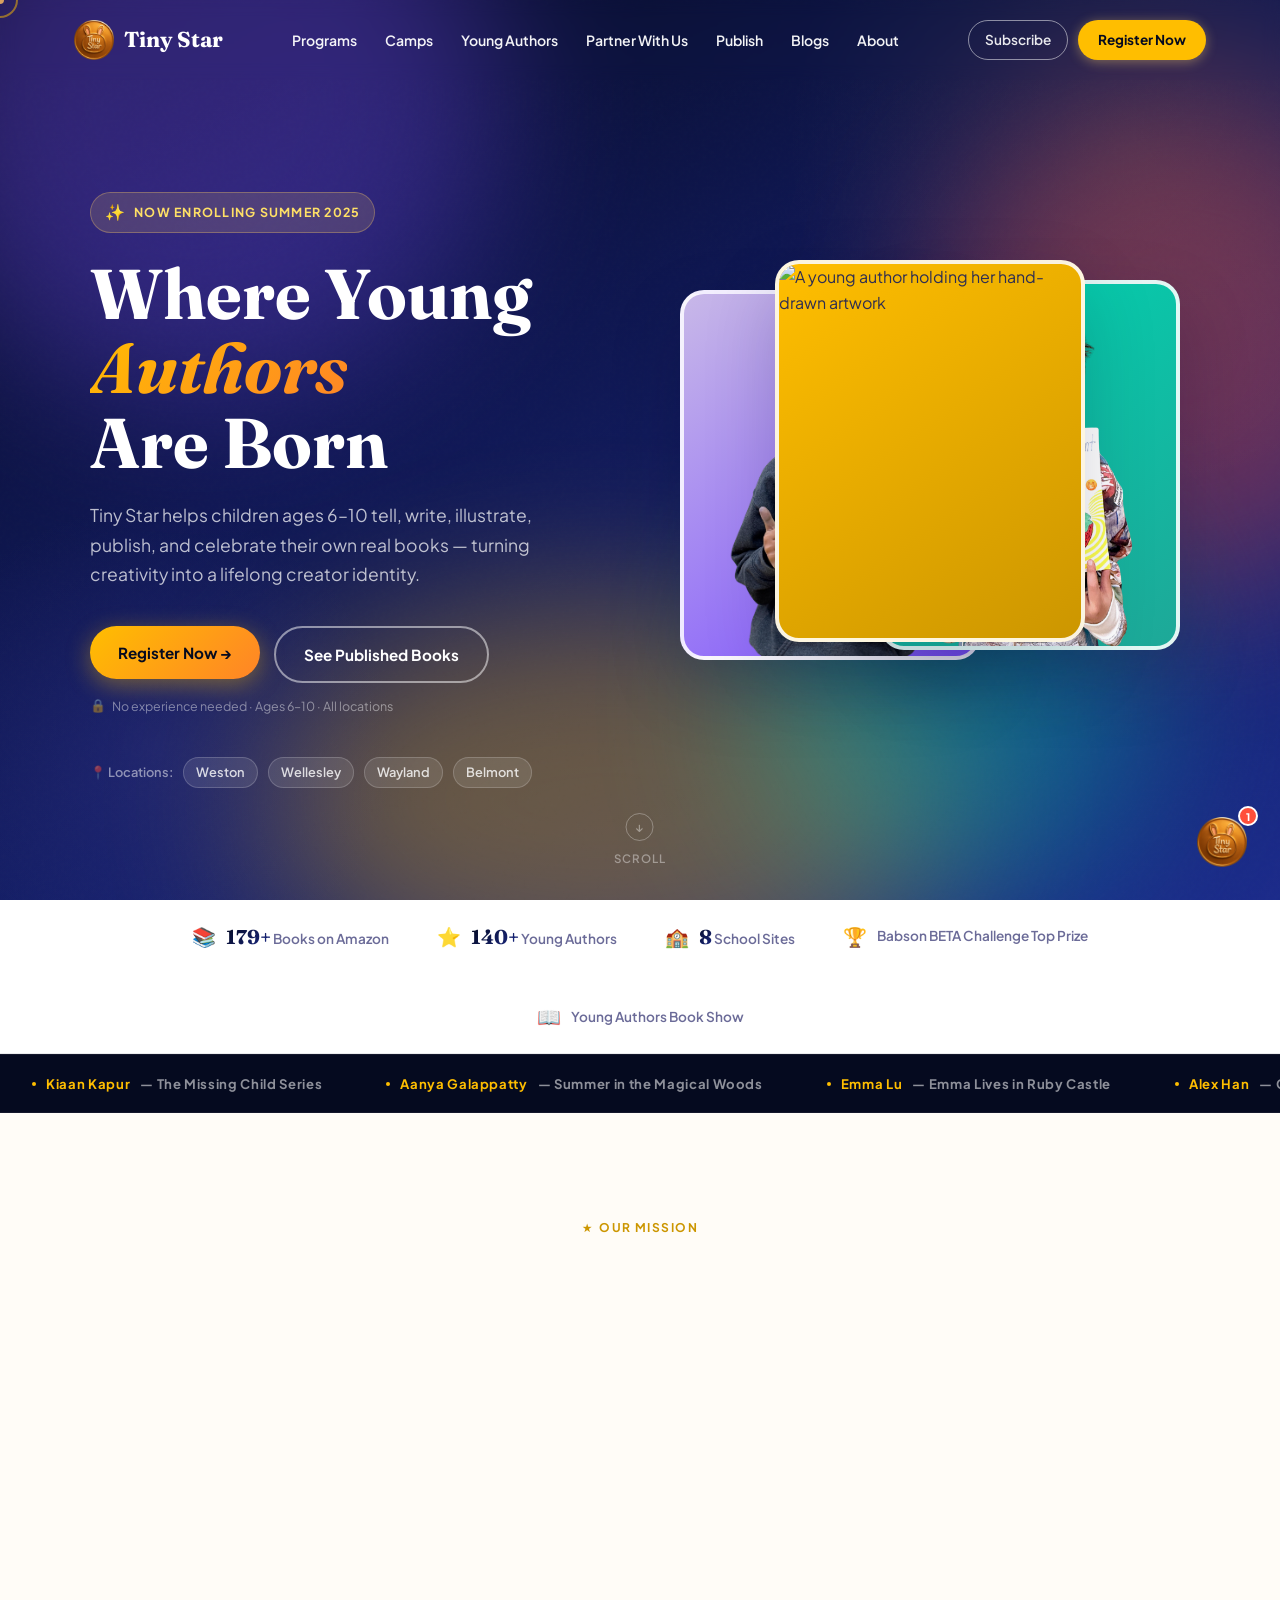
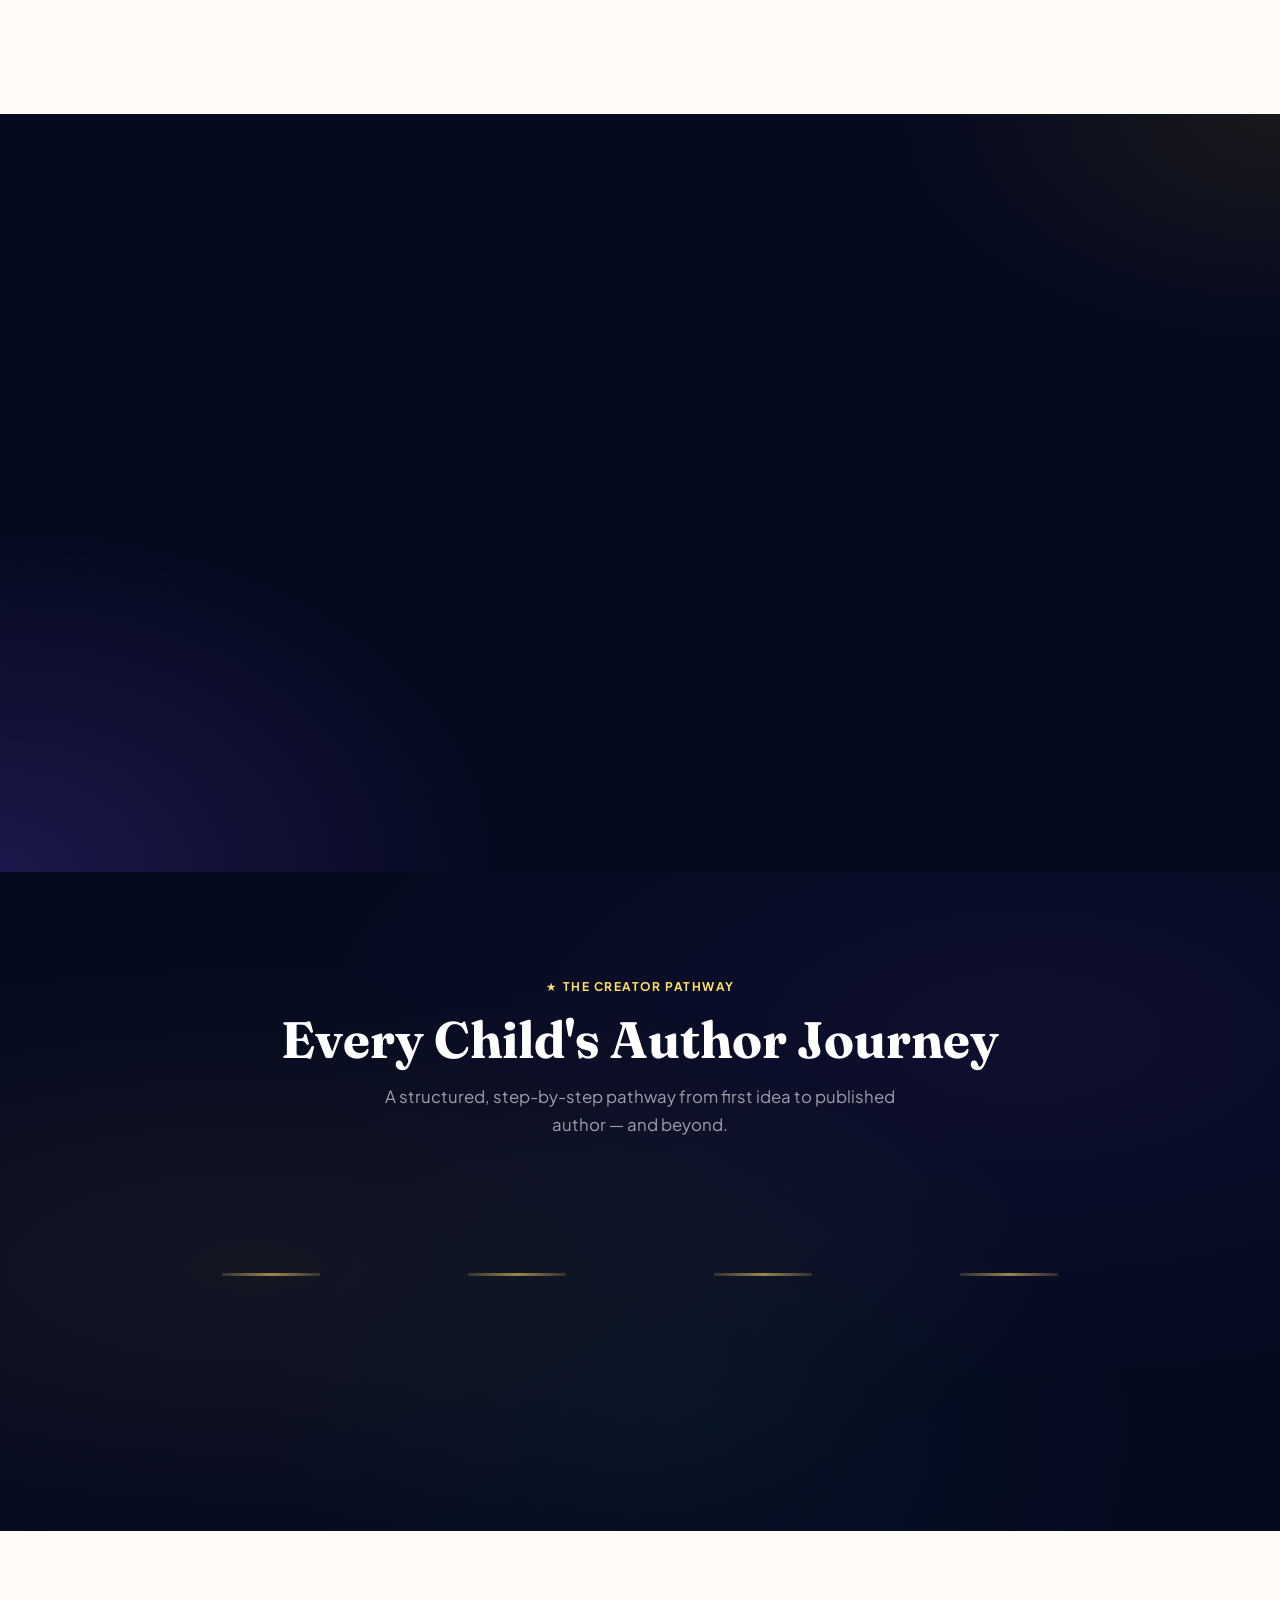
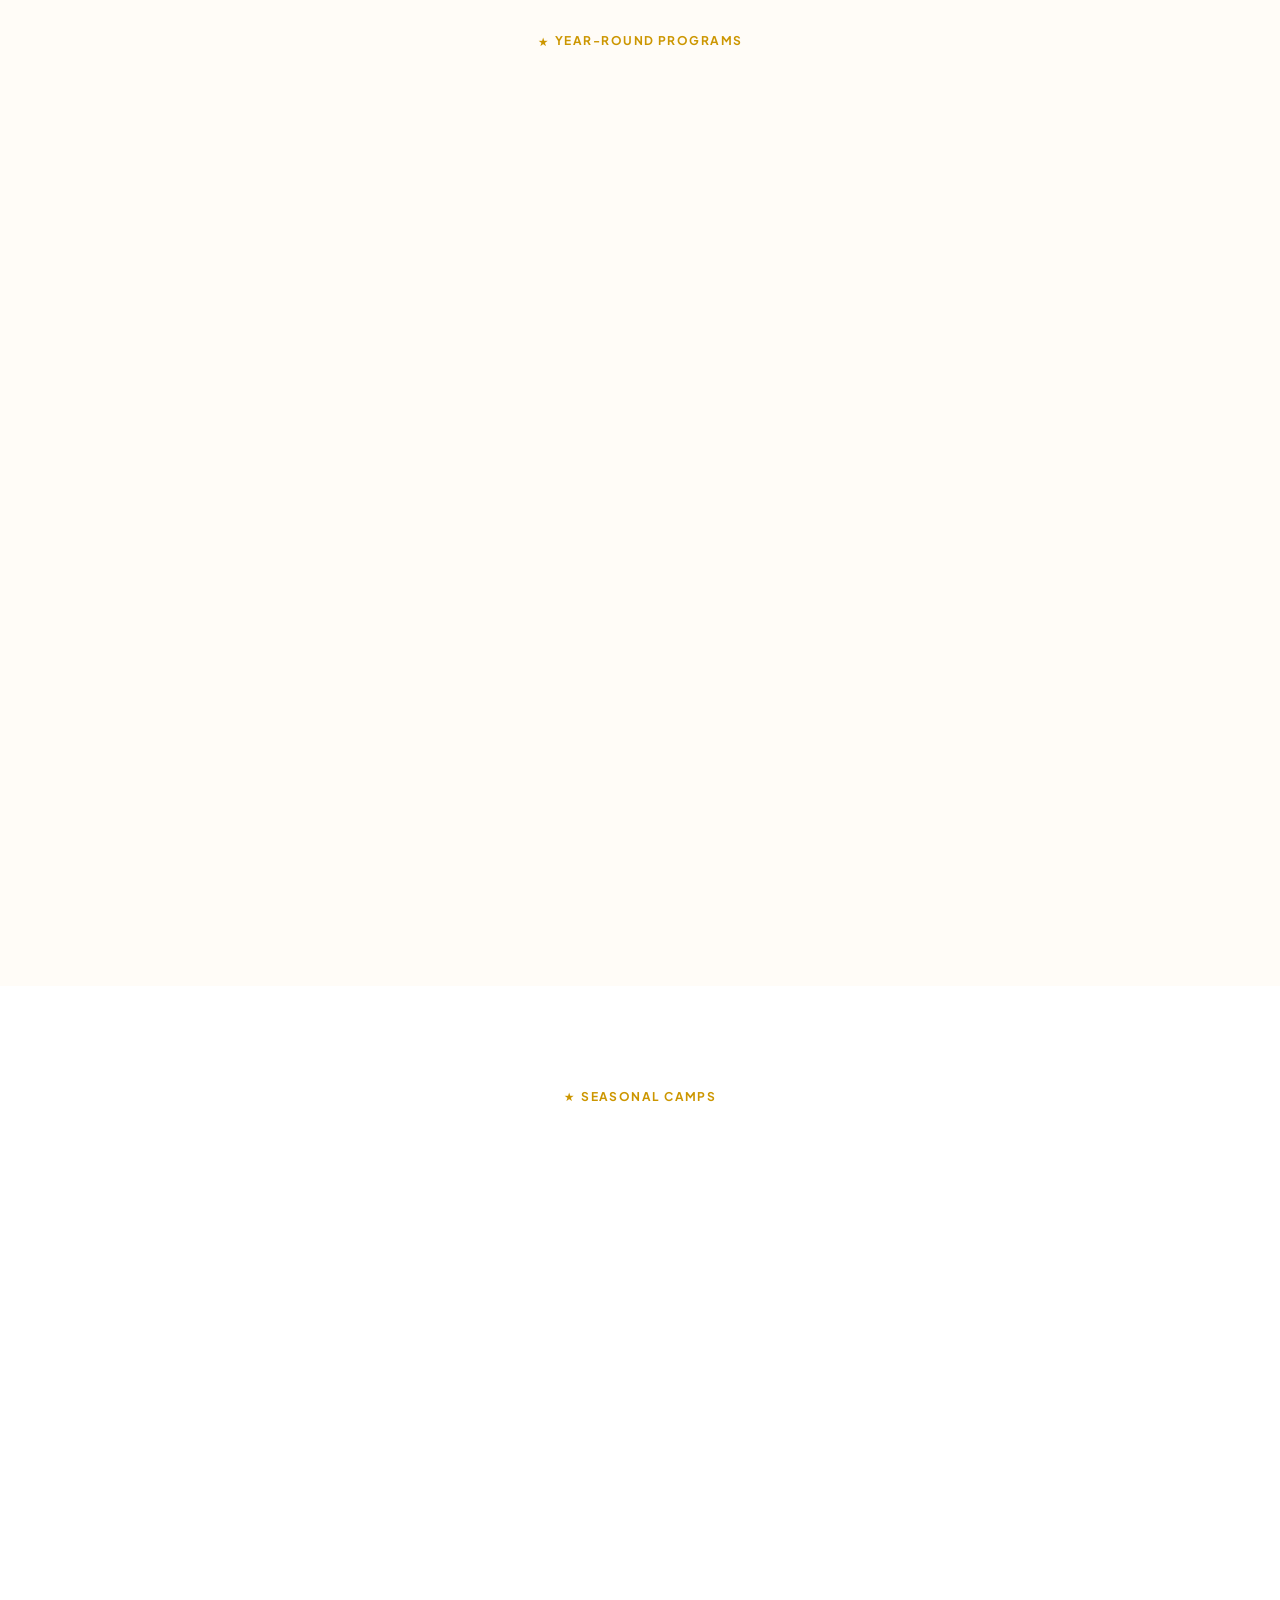
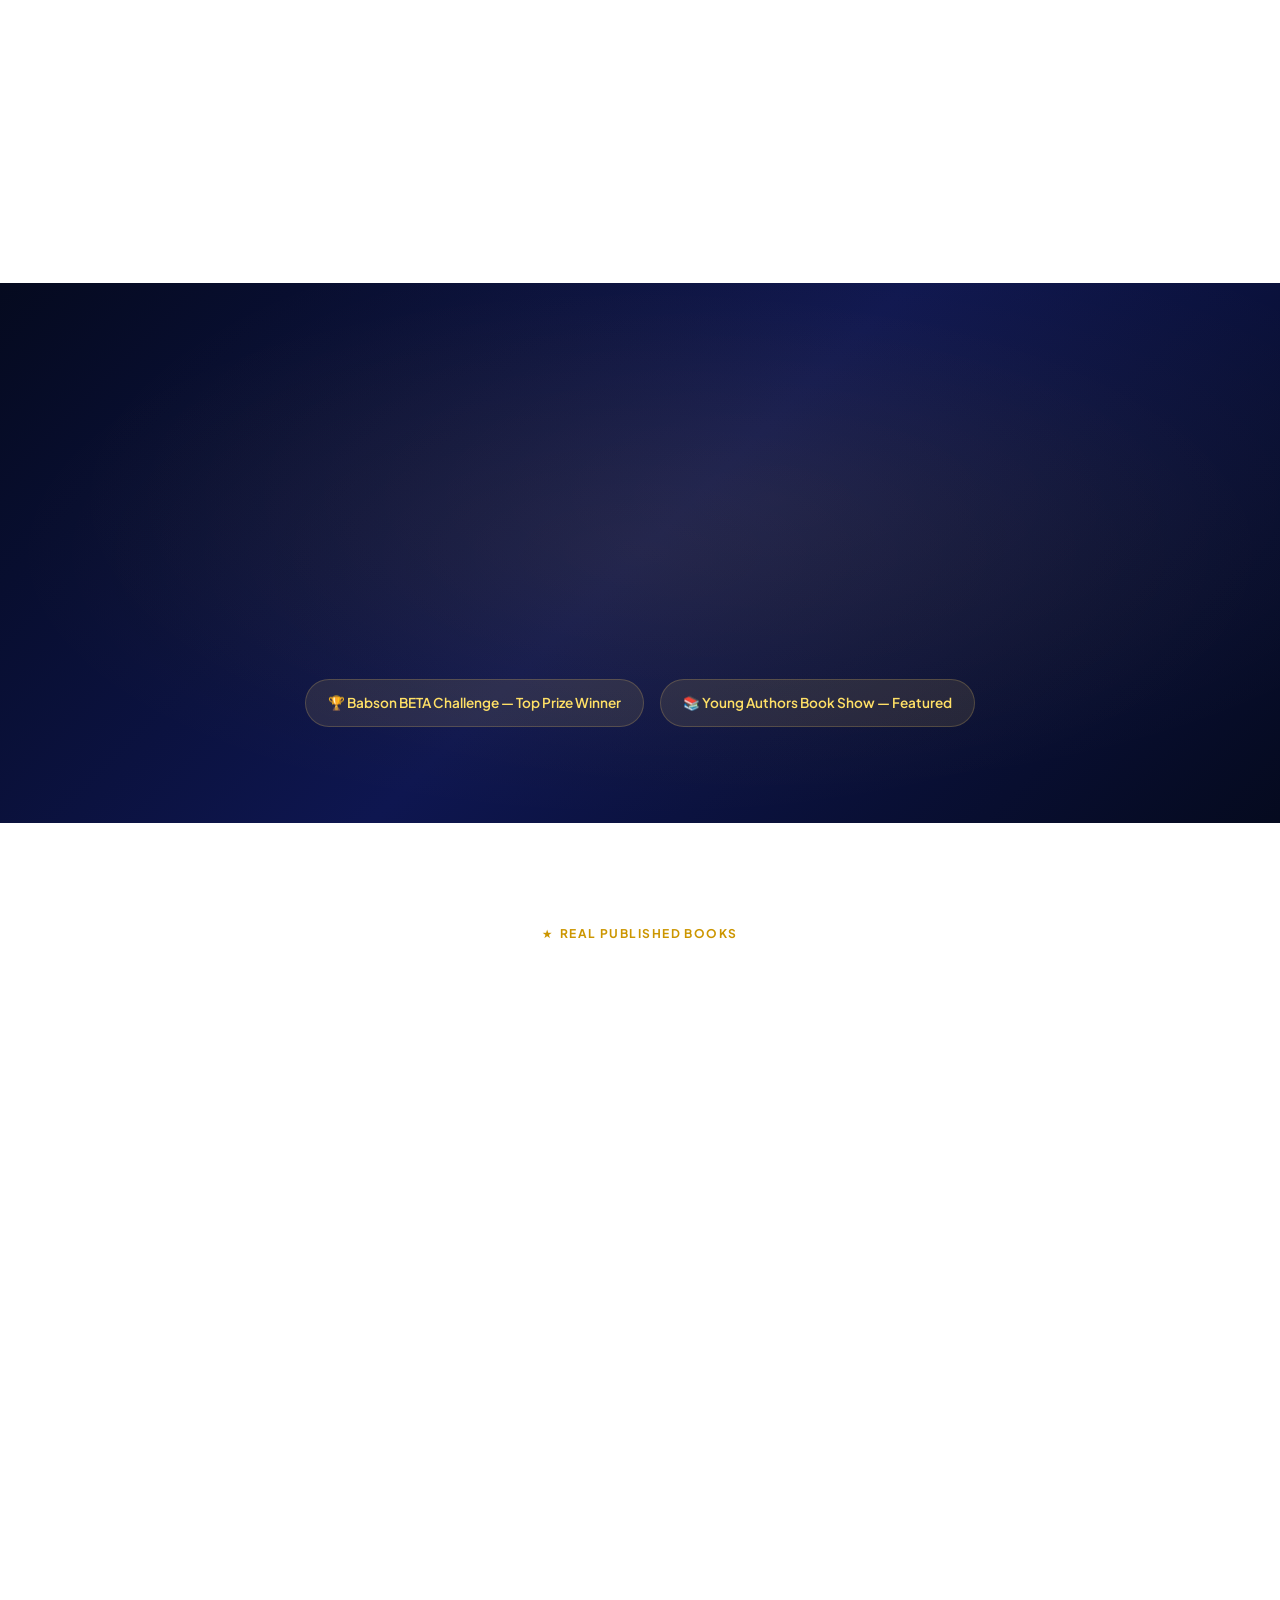
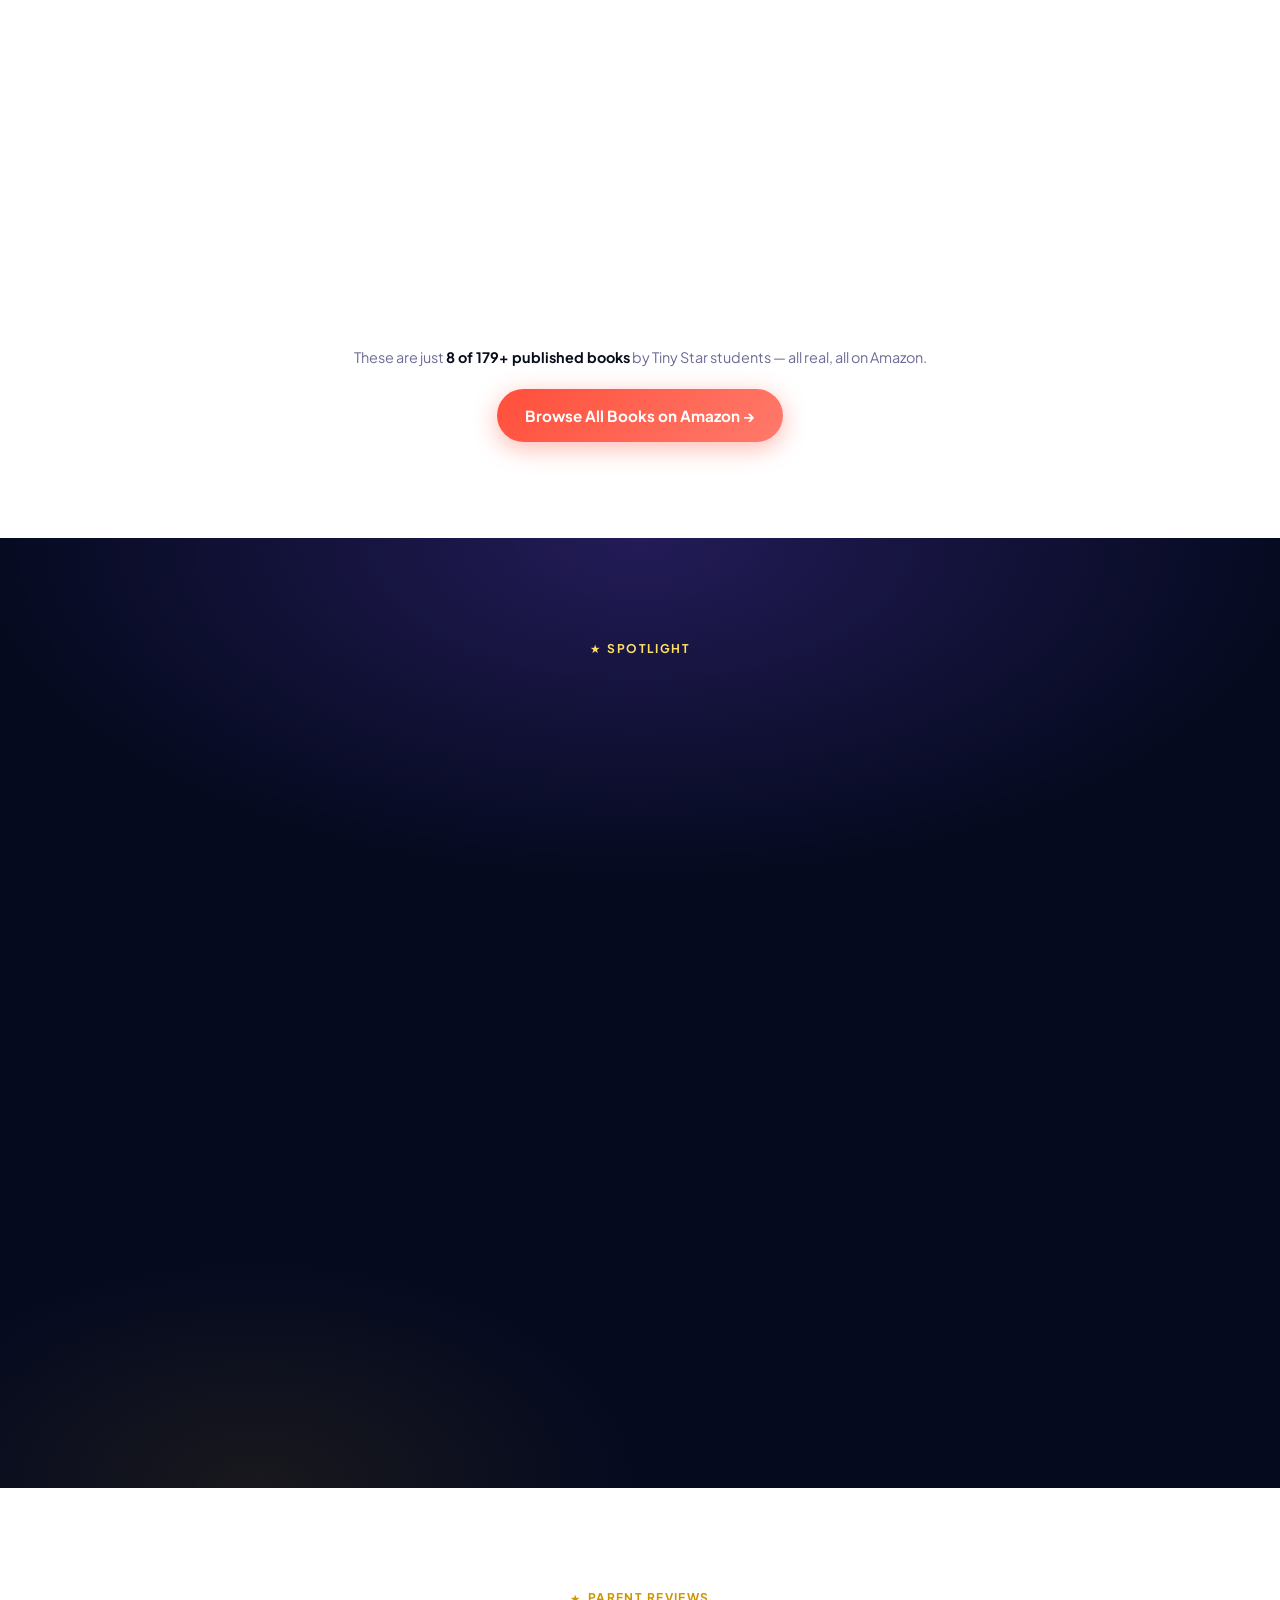
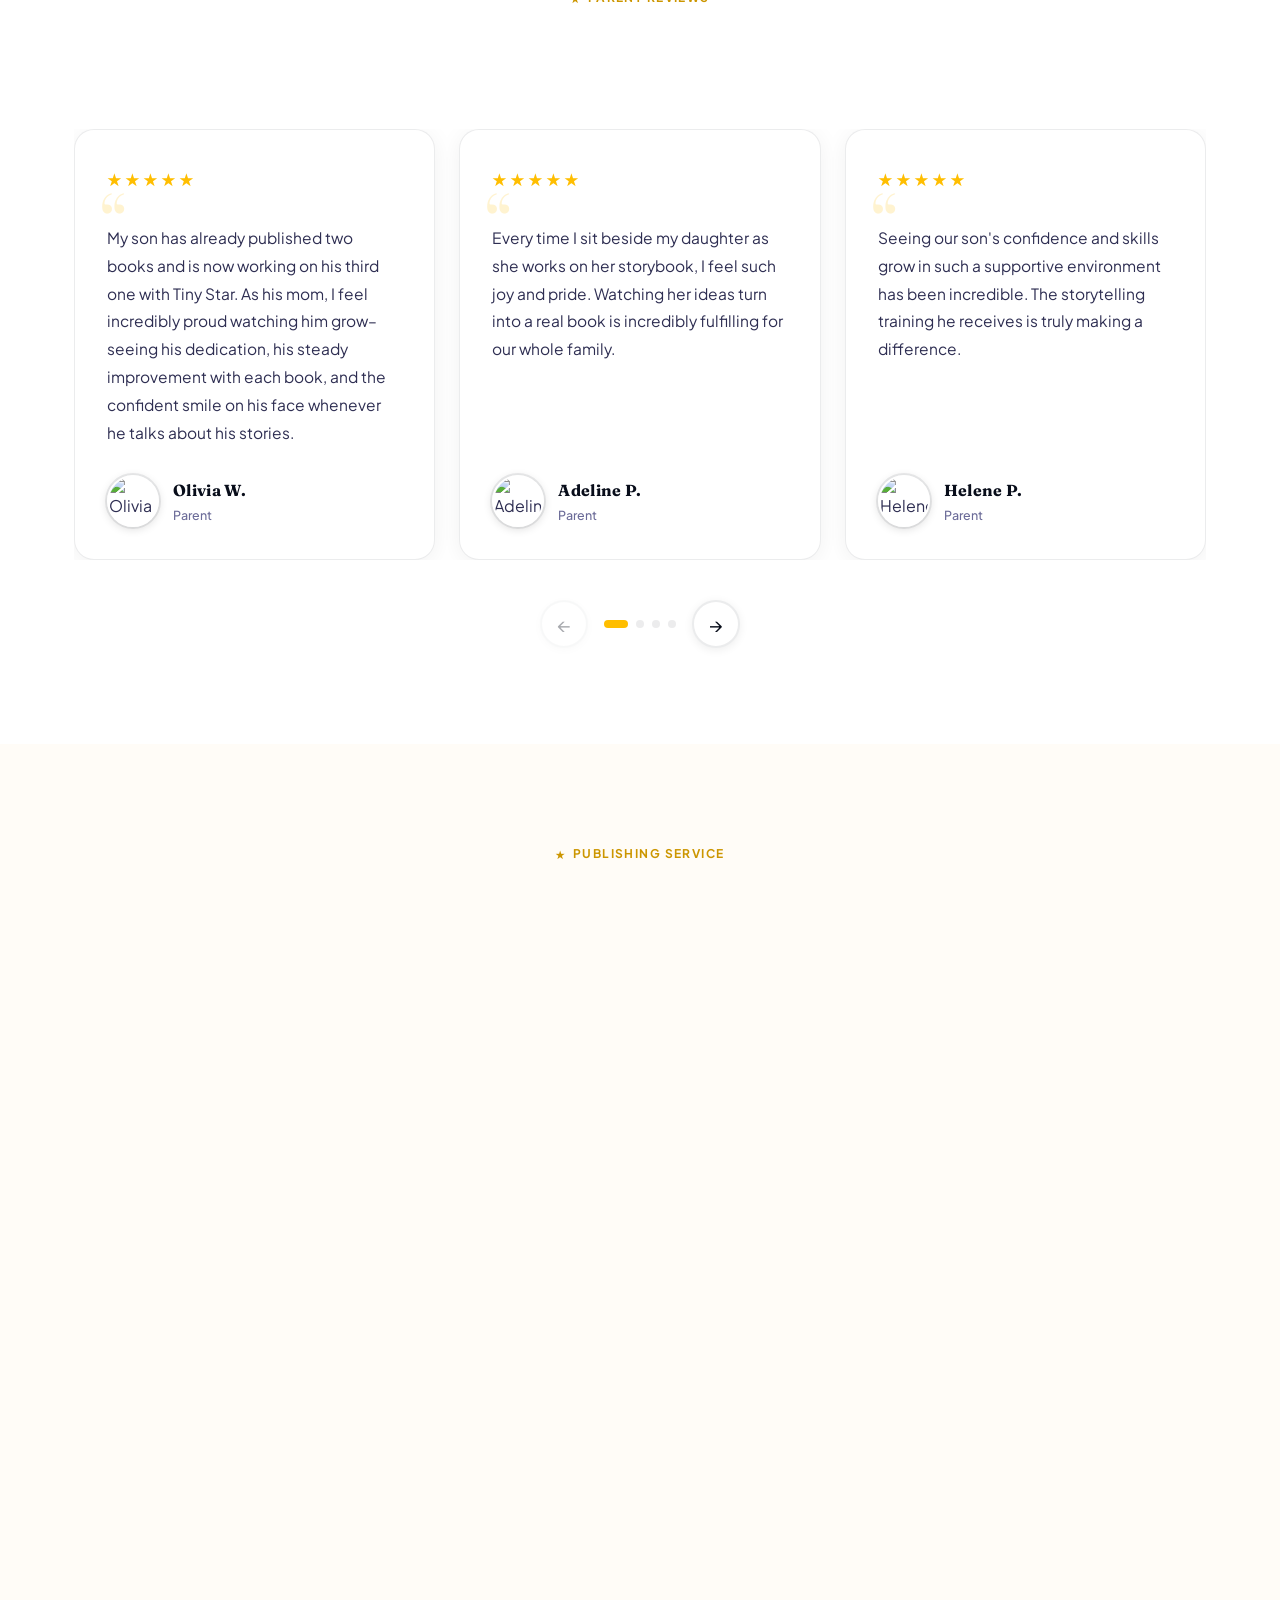
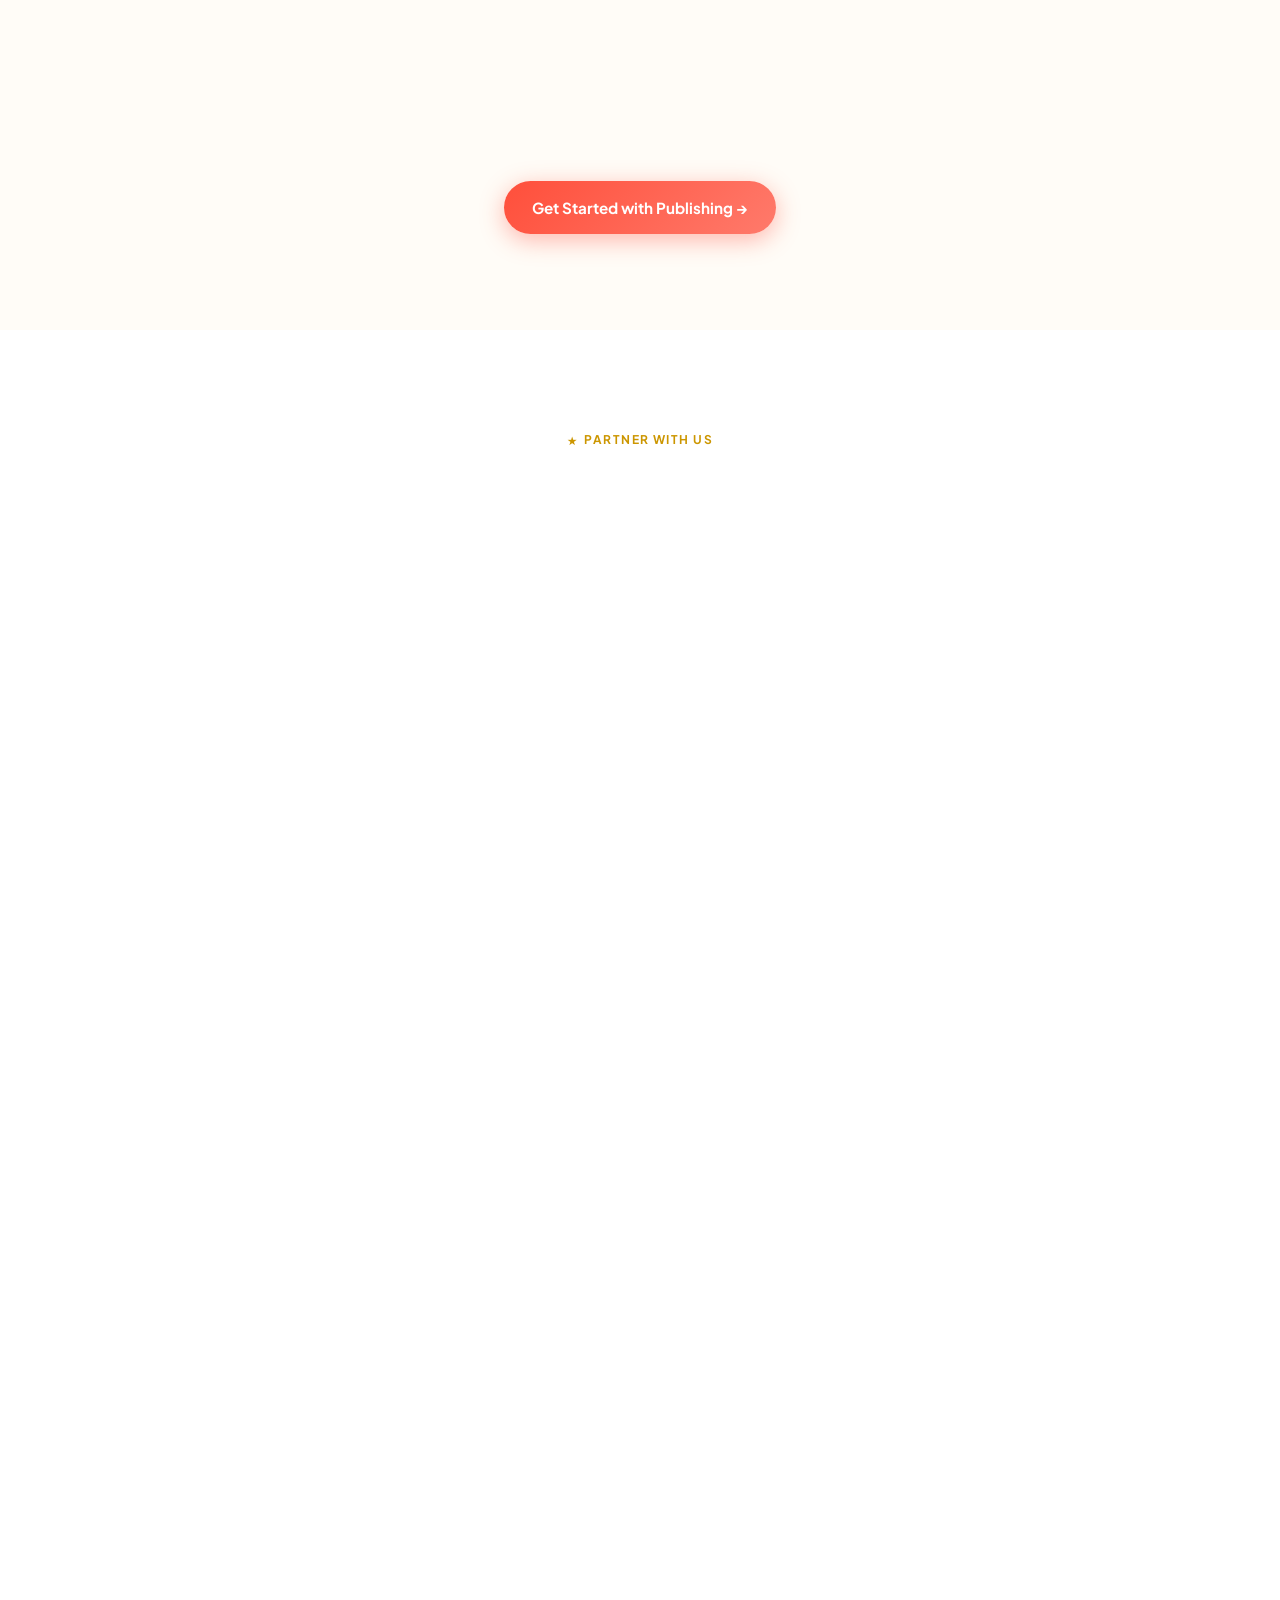
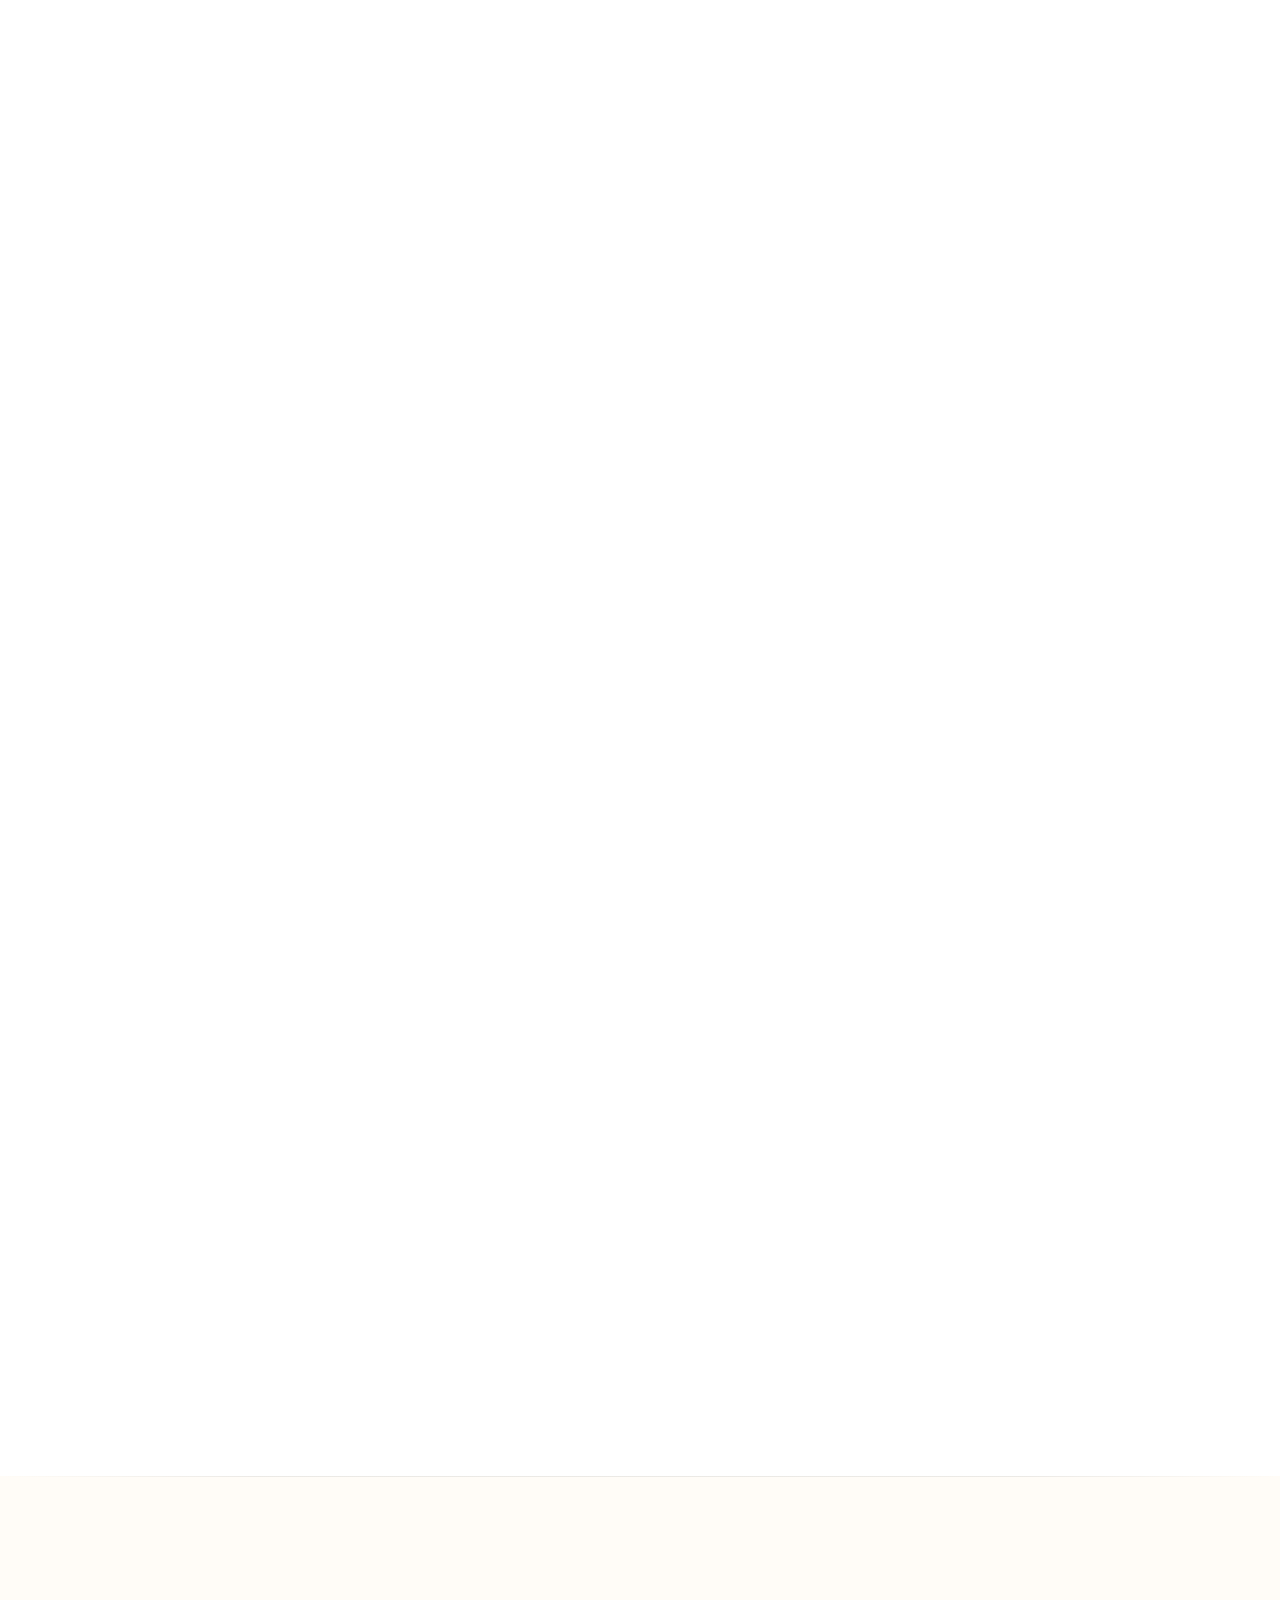
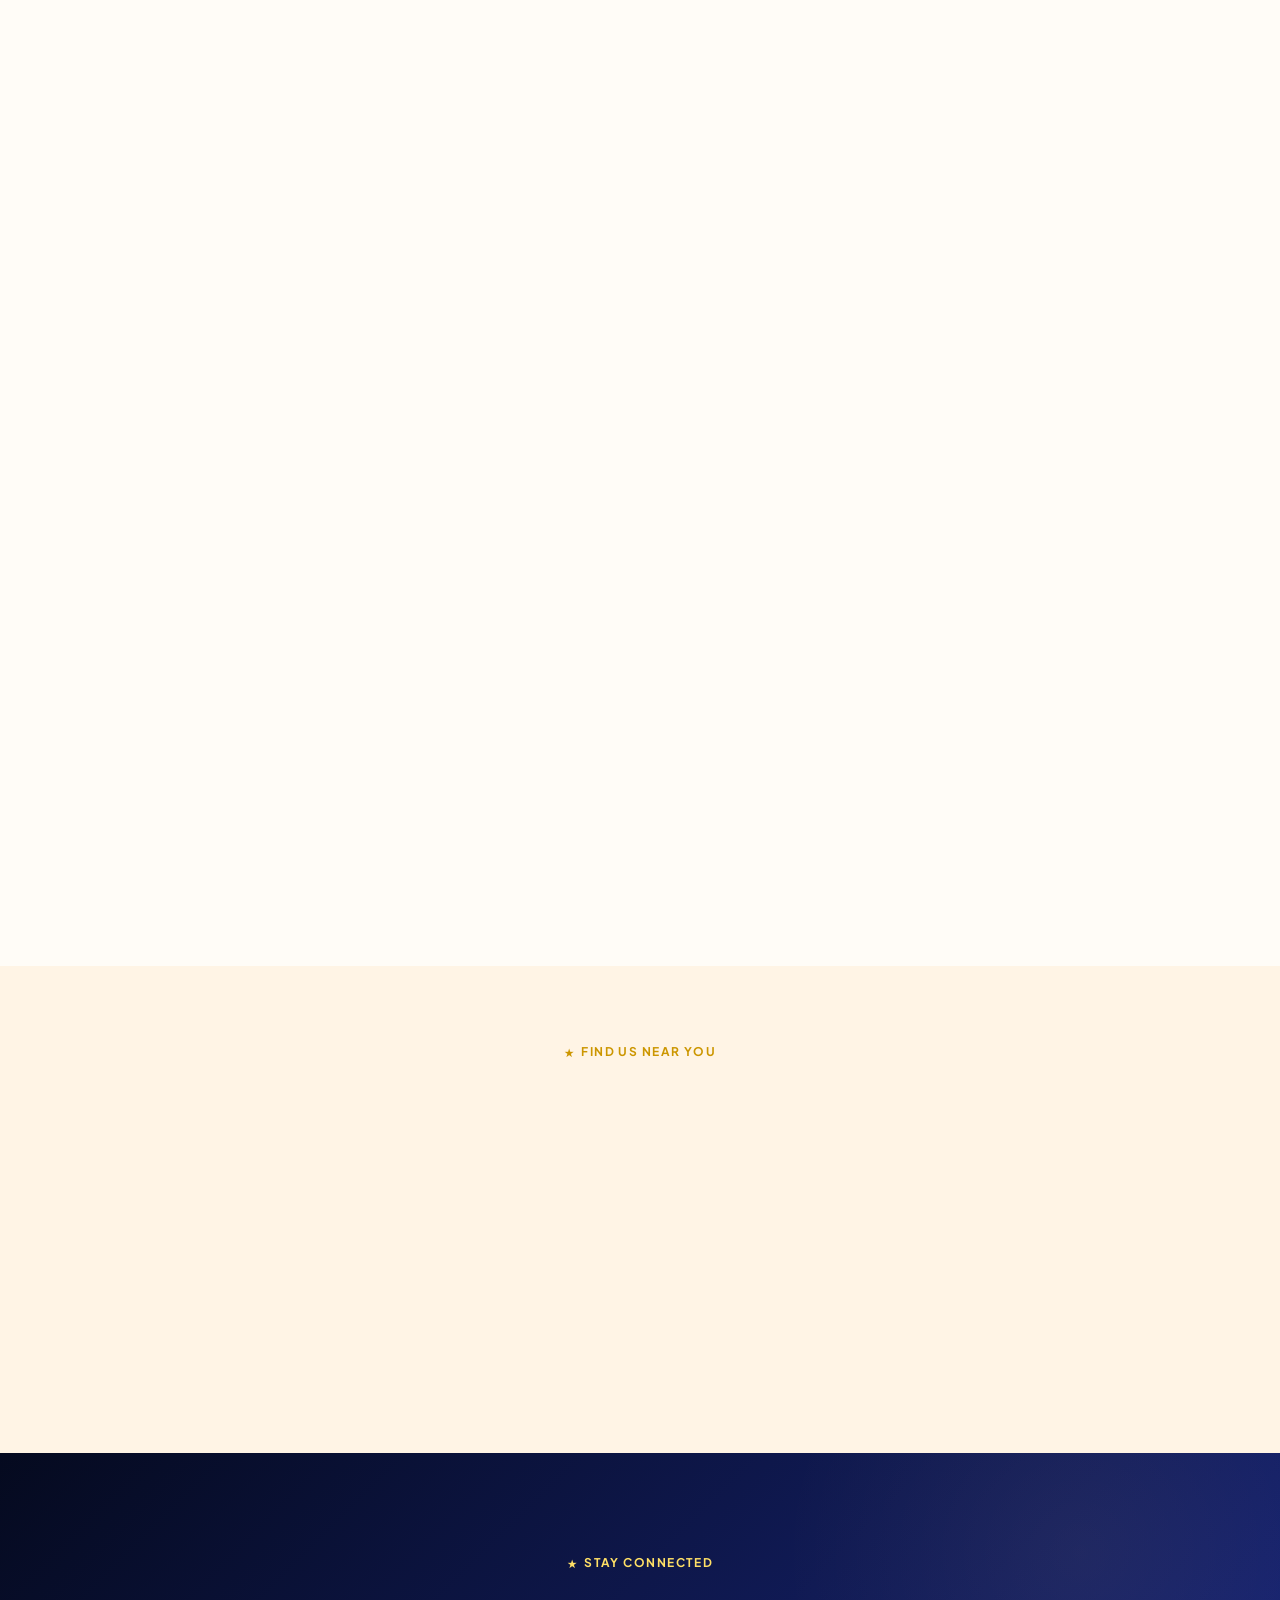
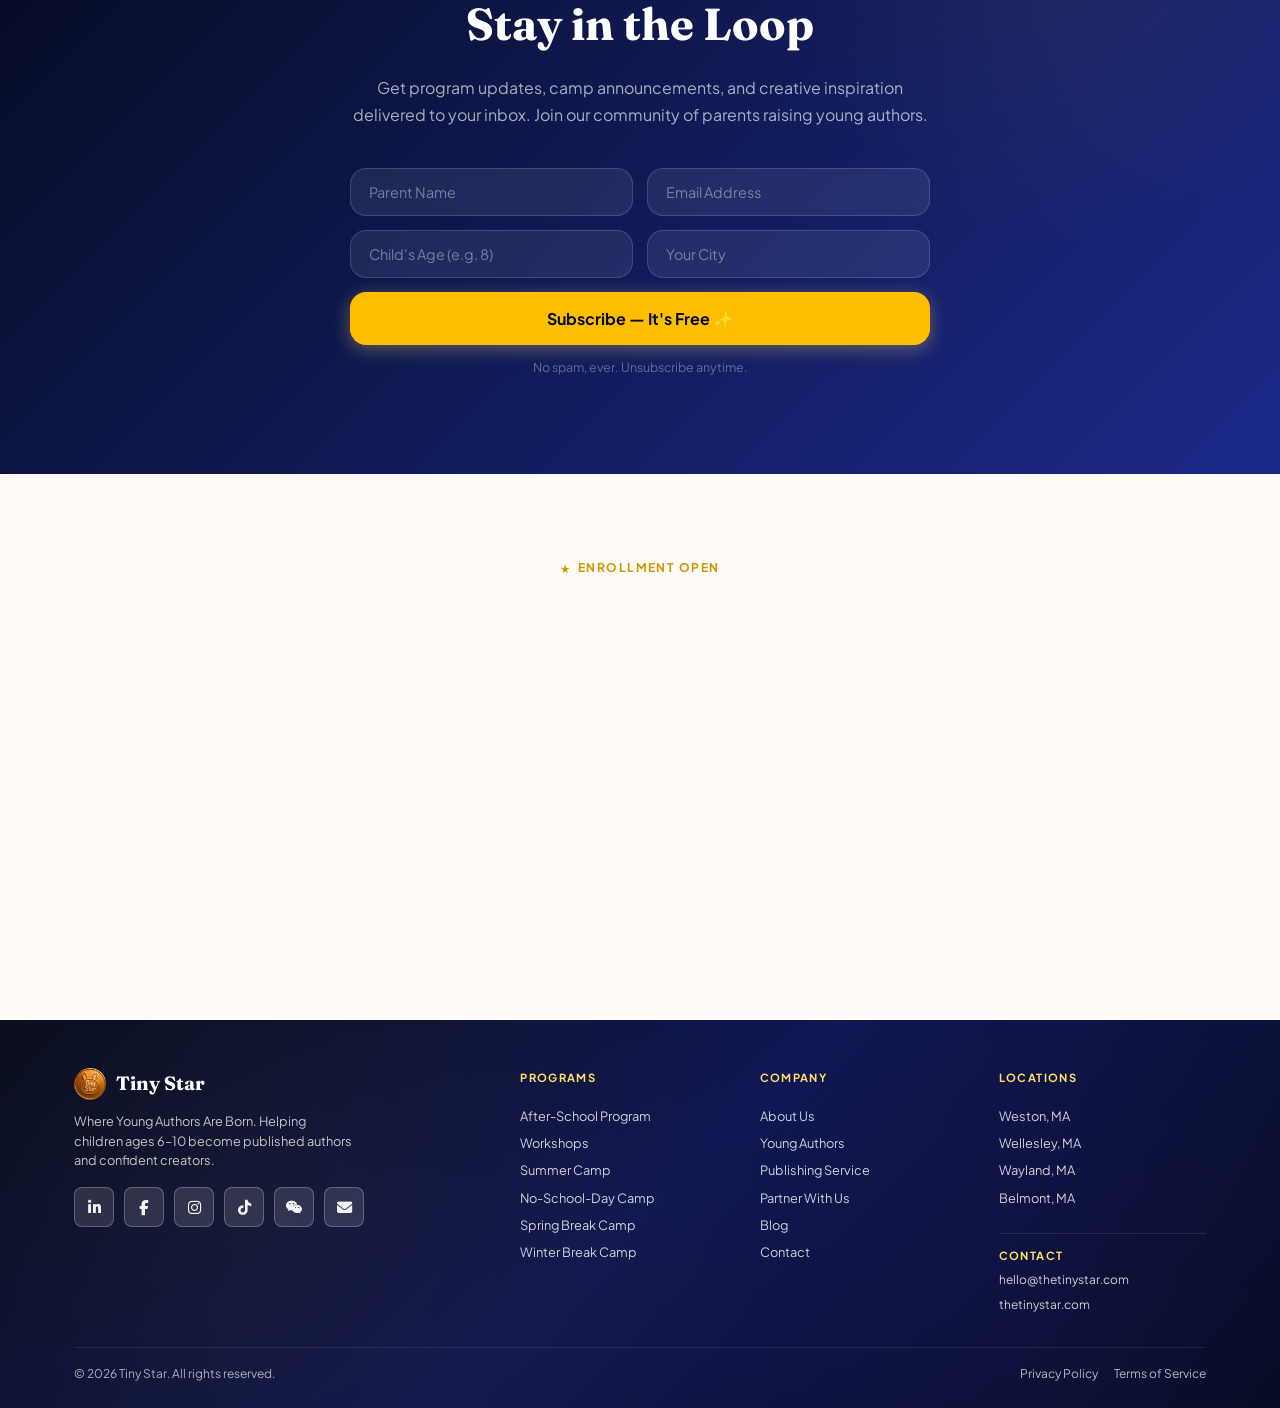
==== index.html @ 06165353 "feat/enhance-blog-html" ====
<!doctype html>
<html lang="en">
  <head>
    <meta charset="UTF-8" />
    <meta name="viewport" content="width=device-width, initial-scale=1.0" />
    <link rel="icon" type="image/png" href="assets/brand/tiny-star-logo.png" />
    <title>Tiny Star — Where Young Authors Are Born</title>
    <link rel="preconnect" href="https://fonts.googleapis.com" />
    <link rel="preconnect" href="https://fonts.gstatic.com" crossorigin />
    <link
      href="https://fonts.googleapis.com/css2?family=Fraunces:ital,opsz,wght@0,9..144,300;0,9..144,700;0,9..144,900;1,9..144,500;1,9..144,700&family=Plus+Jakarta+Sans:wght@400;500;600;700;800&display=swap"
      rel="stylesheet"
    />
    <link
      rel="stylesheet"
      href="https://cdnjs.cloudflare.com/ajax/libs/font-awesome/6.7.1/css/all.min.css"
    />

    <script>
      /* Flag that JS is active so scroll-reveal can hide content only when
    an animation is actually guaranteed to run. Without JS the page stays
    fully visible. Runs before paint and independent of any CDN. */
      document.documentElement.classList.add("js");
    </script>
    <script src="https://cdnjs.cloudflare.com/ajax/libs/gsap/3.12.5/gsap.min.js"></script>
    <script src="https://cdnjs.cloudflare.com/ajax/libs/gsap/3.12.5/ScrollTrigger.min.js"></script>
    <link rel="stylesheet" href="styles.css" />
  </head>
  <body>
    <!-- Scroll Progress -->
    <div id="scroll-progress"></div>

    <!-- Custom Cursor -->
    <div class="cursor-dot" id="cursorDot"></div>
    <div class="cursor-ring" id="cursorRing"></div>

    <!-- ===== NAVIGATION ===== -->
    <nav class="nav" id="navbar">
      <div class="container">
        <div class="nav__inner">
          <a href="#home" class="nav__logo">
            <div class="nav__logo-img">
              <img src="assets/brand/tiny-star-logo.png" alt="Tiny Star logo" />
            </div>
            Tiny Star
          </a>
          <div class="nav__links">
            <a href="#programs">Programs</a>
            <a href="#camps">Camps</a>
            <a href="#authors">Young Authors</a>
            <a href="#partners">Partner With Us</a>
            <a href="#publishing">Publish</a>
            <a href="#blog">Blogs</a>
            <a href="#about">About</a>
          </div>
          <div class="nav__actions">
            <a href="#subscribe" class="nav__btn-sub">Subscribe</a>
            <a href="#register" class="nav__btn-reg">Register Now</a>
          </div>
          <button class="nav__hamburger" id="hamburger" aria-label="Open menu">
            <span></span><span></span><span></span>
          </button>
        </div>
      </div>
    </nav>

    <!-- Mobile Nav -->
    <nav class="nav__mobile" id="mobileNav">
      <button class="nav__mobile-close" id="mobileClose">✕</button>
      <a href="#programs" onclick="closeMobile()">Programs</a>
      <a href="#camps" onclick="closeMobile()">Camps</a>
      <a href="#authors" onclick="closeMobile()">Young Authors</a>
      <a href="#partners" onclick="closeMobile()">Partner With Us</a>
      <a href="#publishing" onclick="closeMobile()">Publishing</a>
      <a href="#about" onclick="closeMobile()">About</a>
      <div class="nav__mobile-btns">
        <a href="#subscribe" class="btn btn--outline" onclick="closeMobile()"
          >Subscribe</a
        >
        <a href="#register" class="btn btn--gold" onclick="closeMobile()"
          >Register Now</a
        >
      </div>
    </nav>

    <!-- ===== HERO ===== -->
    <section class="hero" id="home">
      <!-- Aurora background -->
      <div class="aurora">
        <div class="aurora__orb"></div>
        <div class="aurora__orb"></div>
        <div class="aurora__orb"></div>
        <div class="aurora__orb"></div>
      </div>
      <div class="hero__noise"></div>
      <div class="hero__stars" id="heroStars"></div>
      <div class="hero__glow"></div>
      <div class="hero__glow2"></div>
      <div class="container">
        <div class="hero__inner">
          <div class="hero__content">
            <div class="hero__badge">
              <span>✨</span> Now Enrolling Summer 2025
            </div>
            <h1 class="hero__headline">
              Where Young<br /><em>Authors</em><br />Are Born
            </h1>
            <p class="hero__sub">
              Tiny Star helps children ages 6–10 tell, write, illustrate,
              publish, and celebrate their own real books — turning creativity
              into a lifelong creator identity.
            </p>
            <div class="hero__ctas">
              <div class="magnetic-wrap">
                <a href="#register" class="btn btn--gold">Register Now →</a>
              </div>
              <div class="magnetic-wrap">
                <a href="#authors" class="btn btn--outline"
                  >See Published Books</a
                >
              </div>
            </div>
            <div class="hero__cta-hint">
              No experience needed · Ages 6–10 · All locations
            </div>
            <div class="hero__locations">
              <span class="hero__loc-label">📍 Locations:</span>
              <span class="hero__loc-tag">Weston</span>
              <span class="hero__loc-tag">Wellesley</span>
              <span class="hero__loc-tag">Wayland</span>
              <span class="hero__loc-tag">Belmont</span>
            </div>
          </div>
          <div class="hero__visual">
            <div class="hero__book-stack">
              <div class="hero__book">
                <img
                  src="assets/Hero/Image_1.png"
                  alt="A young author holding her Tiny Star certificates of recognition"
                  class="hero__book-img"
                  loading="eager"
                />
              </div>
              <div class="hero__book">
                <img
                  src="assets/Hero/Image_2.png"
                  alt="A young author holding a published book: Strawberry + Elephant"
                  class="hero__book-img"
                  loading="eager"
                />
              </div>
              <div class="hero__book">
                <img
                  src="assets/Hero/Image_3.jpg"
                  alt="A young author holding her hand-drawn artwork"
                  class="hero__book-img"
                  loading="eager"
                />
              </div>
            </div>
          </div>
        </div>
      </div>
      <div class="hero__scroll">
        <div class="hero__scroll-arrow">↓</div>
        Scroll
      </div>
    </section>

    <!-- ===== TRUST BAR ===== -->
    <div class="trust-bar">
      <div class="container">
        <div class="trust-bar__inner">
          <div class="trust-bar__item">
            <span class="trust-bar__icon">📚</span>
            <div>
              <span class="trust-bar__val">179+</span
              ><span> Books on Amazon</span>
            </div>
          </div>
          <div class="trust-bar__item">
            <span class="trust-bar__icon">⭐</span>
            <div>
              <span class="trust-bar__val">140+</span
              ><span> Young Authors</span>
            </div>
          </div>
          <div class="trust-bar__item">
            <span class="trust-bar__icon">🏫</span>
            <div>
              <span class="trust-bar__val">8</span><span> School Sites</span>
            </div>
          </div>
          <div class="trust-bar__item">
            <span class="trust-bar__icon">🏆</span>
            <span>Babson BETA Challenge Top Prize</span>
          </div>
          <div class="trust-bar__item">
            <span class="trust-bar__icon">📖</span>
            <span>Young Authors Book Show</span>
          </div>
        </div>
      </div>
    </div>

    <!-- ===== MARQUEE ===== -->
    <div class="marquee-section">
      <div class="marquee-track" id="marqueeTrack">
        <span class="marquee-item"
          ><span class="dot"></span><strong>Kiaan Kapur</strong> — The Missing
          Child Series</span
        >
        <span class="marquee-item"
          ><span class="dot"></span><strong>Aanya Galappatty</strong> — Summer
          in the Magical Woods</span
        >
        <span class="marquee-item"
          ><span class="dot"></span><strong>Emma Lu</strong> — Emma Lives in
          Ruby Castle</span
        >
        <span class="marquee-item"
          ><span class="dot"></span><strong>Alex Han</strong> — Cookie Lost
          &amp; Dangerous Trap</span
        >
        <span class="marquee-item"
          ><span class="dot"></span><strong>Lucas Zhang</strong> — Strawberry
          Elephant</span
        >
        <span class="marquee-item"
          ><span class="dot"></span><strong>Lisa Guo</strong> — Tracy's
          Dream</span
        >
        <span class="marquee-item"
          ><span class="dot"></span><strong>Adora Dai</strong> — Donuts</span
        >
        <span class="marquee-item"
          ><span class="dot"></span><strong>Arjo Chakravarty</strong> — A
          Child's Guide to Time Travel</span
        >
        <span class="marquee-item"
          ><span class="dot"></span><strong>Louisa Bailey</strong> — My
          Birthday</span
        >
        <span class="marquee-item"
          ><span class="dot"></span><strong>Emily Clymer</strong> — Four
          Friends</span
        >
        <span class="marquee-item"
          ><span class="dot"></span><strong>Teddy Lo</strong> — A Big
          Problem</span
        >
        <span class="marquee-item"
          ><span class="dot"></span><strong>Natalia Chan</strong> — The Pandas
          and the Dragon</span
        >
        <span class="marquee-item"
          ><span class="dot"></span><strong>Harper Swope</strong> — 9 copies
          sold at Book Show!</span
        >
        <span class="marquee-item"
          ><span class="dot"></span><strong>Oliver Byrne</strong> — Young
          Authors Book Show Host</span
        >
      </div>
    </div>

    <!-- ===== VISION ===== -->
    <section class="vision">
      <div class="container">
        <div class="vision__inner">
          <div class="label">Our Mission</div>
          <h2 class="vision__quote reveal">
            From <em>Creativity</em> to Real‑World Authorship — and Lifelong
            Confidence
          </h2>
          <p class="vision__sub reveal reveal-delay-1">
            Tiny Star is a screen-age solution that turns children from passive
            consumers into confident creators. This is not a one-time art
            experience — it's a new way of growing up.
          </p>
          <div class="vision__pill reveal reveal-delay-2">
            "From Consumer to Creator"
          </div>
        </div>
      </div>
    </section>

    <!-- ===== TRANSFORMATIONS ===== -->
    <section class="transformations">
      <div class="transformations__glow"></div>
      <div class="transformations__inner">
        <!-- Left: girl photo cut-out -->
        <div class="transformations__photo-col reveal">
          <img
            src="https://thetinystar.com/_assets/media/2ec4a69f9c17f8ee4a58f4d48622821a.png"
            alt="Young author proudly holding her published book and bestseller certificate"
            class="transformations__photo"
            loading="lazy"
          />
        </div>
        <!-- Right: content -->
        <div class="transformations__content">
          <div class="label label--light reveal">What Changes</div>
          <h2 class="transformations__heading reveal reveal-delay-1">
            What Changes Tiny Star<br /><em>brings to your child</em>
          </h2>
          <div class="transformations__sub-pill reveal reveal-delay-2">
            We Empower Children Aged 6–10 to become
            <strong>confident published authors</strong>
          </div>
          <ol class="transformations__list">
            <li class="transformations__item reveal reveal-delay-1">
              <span class="transformations__num">1</span>
              <span
                >From passive consumption to
                <strong>active creation</strong></span
              >
            </li>
            <li class="transformations__item reveal reveal-delay-2">
              <span class="transformations__num">2</span>
              <span
                >From fragmented attention to
                <strong>deep completion</strong></span
              >
            </li>
            <li class="transformations__item reveal reveal-delay-3">
              <span class="transformations__num">3</span>
              <span
                >From simple ideas to <strong>full storytelling</strong></span
              >
            </li>
            <li class="transformations__item reveal reveal-delay-4">
              <span class="transformations__num">4</span>
              <span
                >From digital dependency to
                <strong>real-world achievement</strong></span
              >
            </li>
            <li
              class="transformations__item reveal"
              style="transition-delay: 0.5s"
            >
              <span class="transformations__num">5</span>
              <span
                >From <em>"I'm just a kid"</em> to
                <strong>"I'm a creator."</strong></span
              >
            </li>
          </ol>
        </div>
      </div>
    </section>

    <!-- ===== AUTHOR JOURNEY ===== -->
    <section class="journey" id="journey">
      <div class="journey__bg"></div>
      <div class="container">
        <div class="journey__header">
          <div class="label label--light">The Creator Pathway</div>
          <h2 class="heading-lg" style="color: var(--white)">
            Every Child's Author Journey
          </h2>
          <p>
            A structured, step-by-step pathway from first idea to published
            author — and beyond.
          </p>
        </div>
        <div class="journey__path" id="journeyPath">
          <!-- Step 1: Imagine -->
          <div class="journey__step reveal">
            <div class="journey__node">
              <div class="journey__node-num">1</div>
              <svg
                class="journey__node-svg"
                viewBox="0 0 80 80"
                fill="none"
                xmlns="http://www.w3.org/2000/svg"
              >
                <!-- Light bulb body -->
                <ellipse
                  cx="40"
                  cy="34"
                  rx="15"
                  ry="17"
                  fill="#FFE066"
                  fill-opacity="0.18"
                  stroke="#FFBE00"
                  stroke-width="2"
                />
                <!-- Filament glow -->
                <path
                  d="M33 44 Q40 38 47 44"
                  stroke="#FFBE00"
                  stroke-width="2"
                  stroke-linecap="round"
                  fill="none"
                />
                <!-- Base rings -->
                <rect
                  x="34"
                  y="47"
                  width="12"
                  height="3"
                  rx="1.5"
                  fill="#FFBE00"
                  opacity="0.7"
                />
                <rect
                  x="35"
                  y="51"
                  width="10"
                  height="3"
                  rx="1.5"
                  fill="#FFBE00"
                  opacity="0.5"
                />
                <!-- Rays -->
                <line
                  x1="40"
                  y1="13"
                  x2="40"
                  y2="9"
                  stroke="#FFE066"
                  stroke-width="2"
                  stroke-linecap="round"
                />
                <line
                  x1="55"
                  y1="18"
                  x2="58"
                  y2="15"
                  stroke="#FFE066"
                  stroke-width="2"
                  stroke-linecap="round"
                />
                <line
                  x1="25"
                  y1="18"
                  x2="22"
                  y2="15"
                  stroke="#FFE066"
                  stroke-width="2"
                  stroke-linecap="round"
                />
                <line
                  x1="62"
                  y1="34"
                  x2="66"
                  y2="34"
                  stroke="#FFE066"
                  stroke-width="2"
                  stroke-linecap="round"
                />
                <line
                  x1="18"
                  y1="34"
                  x2="14"
                  y2="34"
                  stroke="#FFE066"
                  stroke-width="2"
                  stroke-linecap="round"
                />
                <!-- Stars around -->
                <circle cx="56" cy="24" r="2" fill="#FFBE00" opacity="0.6" />
                <circle cx="24" cy="24" r="1.5" fill="#FFBE00" opacity="0.4" />
                <circle cx="50" cy="56" r="1.5" fill="#FFBE00" opacity="0.35" />
              </svg>
            </div>
            <div class="journey__step-title">Imagine</div>
            <div class="journey__step-desc">
              Learning words through storytelling and building vocabulary
            </div>
          </div>

          <div class="journey__connector"></div>

          <!-- Step 2: Write -->
          <div class="journey__step reveal reveal-delay-1">
            <div class="journey__node">
              <div class="journey__node-num">2</div>
              <svg
                class="journey__node-svg"
                viewBox="0 0 80 80"
                fill="none"
                xmlns="http://www.w3.org/2000/svg"
              >
                <!-- Page -->
                <rect
                  x="22"
                  y="18"
                  width="32"
                  height="42"
                  rx="3"
                  fill="#fff"
                  fill-opacity="0.1"
                  stroke="#FFBE00"
                  stroke-width="1.5"
                />
                <!-- Lines of text -->
                <line
                  x1="29"
                  y1="28"
                  x2="46"
                  y2="28"
                  stroke="#FFBE00"
                  stroke-width="1.5"
                  stroke-linecap="round"
                  opacity="0.8"
                />
                <line
                  x1="29"
                  y1="34"
                  x2="46"
                  y2="34"
                  stroke="#FFBE00"
                  stroke-width="1.5"
                  stroke-linecap="round"
                  opacity="0.6"
                />
                <line
                  x1="29"
                  y1="40"
                  x2="42"
                  y2="40"
                  stroke="#FFBE00"
                  stroke-width="1.5"
                  stroke-linecap="round"
                  opacity="0.4"
                />
                <line
                  x1="29"
                  y1="46"
                  x2="44"
                  y2="46"
                  stroke="#FFBE00"
                  stroke-width="1.5"
                  stroke-linecap="round"
                  opacity="0.3"
                />
                <!-- Pencil -->
                <rect
                  x="46"
                  y="42"
                  width="6"
                  height="20"
                  rx="2"
                  transform="rotate(-40 46 42)"
                  fill="#FF8427"
                  stroke="#fff"
                  stroke-width="1"
                />
                <polygon points="51,56 48,62 55,59" fill="#FFE066" />
                <!-- Pencil tip -->
                <circle cx="50" cy="60" r="1.5" fill="#111" />
                <!-- Sparkle writing effect -->
                <circle cx="54" cy="38" r="2" fill="#FFE066" opacity="0.7" />
                <circle cx="58" cy="32" r="1.2" fill="#FFBE00" opacity="0.5" />
              </svg>
            </div>
            <div class="journey__step-title">Write</div>
            <div class="journey__step-desc">
              Telling stories and developing narrative structure
            </div>
          </div>

          <div class="journey__connector"></div>

          <!-- Step 3: Illustrate -->
          <div class="journey__step reveal reveal-delay-2">
            <div class="journey__node">
              <div class="journey__node-num">3</div>
              <svg
                class="journey__node-svg"
                viewBox="0 0 80 80"
                fill="none"
                xmlns="http://www.w3.org/2000/svg"
              >
                <!-- Palette -->
                <path
                  d="M20 40 Q20 20 40 20 Q60 20 60 38 Q60 44 55 46 Q50 48 48 44 Q44 40 40 42 Q34 46 30 54 Q22 60 20 50 Z"
                  fill="#fff"
                  fill-opacity="0.08"
                  stroke="#FFBE00"
                  stroke-width="1.5"
                />
                <!-- Paint dots on palette -->
                <circle cx="32" cy="28" r="4" fill="#FF4F3B" opacity="0.85" />
                <circle cx="42" cy="24" r="4" fill="#FFBE00" opacity="0.85" />
                <circle cx="52" cy="30" r="4" fill="#7B4FFF" opacity="0.85" />
                <circle cx="54" cy="41" r="4" fill="#00D4B1" opacity="0.85" />
                <!-- Brush -->
                <rect
                  x="26"
                  y="50"
                  width="4"
                  height="18"
                  rx="2"
                  transform="rotate(-35 26 50)"
                  fill="#C8A96E"
                  stroke="#fff"
                  stroke-width="0.8"
                />
                <ellipse
                  cx="18"
                  cy="64"
                  rx="4"
                  ry="2.5"
                  transform="rotate(-35 18 64)"
                  fill="#FF4F3B"
                />
                <!-- Brush bristles -->
                <path
                  d="M14 66 Q16 62 18 60"
                  stroke="#FF4F3B"
                  stroke-width="2"
                  stroke-linecap="round"
                  opacity="0.6"
                />
              </svg>
            </div>
            <div class="journey__step-title">Illustrate</div>
            <div class="journey__step-desc">
              Bringing stories to life with original artwork
            </div>
          </div>

          <div class="journey__connector"></div>

          <!-- Step 4: Publish -->
          <div class="journey__step reveal reveal-delay-3">
            <div class="journey__node">
              <div class="journey__node-num">4</div>
              <svg
                class="journey__node-svg"
                viewBox="0 0 80 80"
                fill="none"
                xmlns="http://www.w3.org/2000/svg"
              >
                <!-- Book spine -->
                <rect
                  x="22"
                  y="16"
                  width="8"
                  height="50"
                  rx="2"
                  fill="#FFBE00"
                  opacity="0.9"
                />
                <!-- Book pages -->
                <rect
                  x="28"
                  y="18"
                  width="30"
                  height="46"
                  rx="2"
                  fill="#fff"
                  fill-opacity="0.12"
                  stroke="#FFBE00"
                  stroke-width="1.5"
                />
                <!-- Page lines -->
                <line
                  x1="34"
                  y1="28"
                  x2="50"
                  y2="28"
                  stroke="#FFBE00"
                  stroke-width="1.2"
                  stroke-linecap="round"
                  opacity="0.5"
                />
                <line
                  x1="34"
                  y1="34"
                  x2="50"
                  y2="34"
                  stroke="#FFBE00"
                  stroke-width="1.2"
                  stroke-linecap="round"
                  opacity="0.4"
                />
                <line
                  x1="34"
                  y1="40"
                  x2="46"
                  y2="40"
                  stroke="#FFBE00"
                  stroke-width="1.2"
                  stroke-linecap="round"
                  opacity="0.3"
                />
                <!-- Star on cover -->
                <polygon
                  points="41,46 42.5,50 47,50 43.5,52.5 44.8,57 41,54.5 37.2,57 38.5,52.5 35,50 39.5,50"
                  fill="#FFBE00"
                  opacity="0.9"
                />
                <!-- Amazon badge -->
                <rect
                  x="48"
                  y="52"
                  width="16"
                  height="10"
                  rx="3"
                  fill="#FF8427"
                />
                <text
                  x="56"
                  y="60"
                  font-size="5"
                  fill="white"
                  text-anchor="middle"
                  font-family="sans-serif"
                  font-weight="bold"
                >
                  AMZ
                </text>
              </svg>
            </div>
            <div class="journey__step-title">Publish</div>
            <div class="journey__step-desc">
              Creating a professionally published real-world book
            </div>
          </div>

          <div class="journey__connector"></div>

          <!-- Step 5: Creator -->
          <div class="journey__step reveal reveal-delay-4">
            <div class="journey__node journey__node--gold">
              <div class="journey__node-num">5</div>
              <svg
                class="journey__node-svg"
                viewBox="0 0 80 80"
                fill="none"
                xmlns="http://www.w3.org/2000/svg"
              >
                <!-- Trophy cup -->
                <path
                  d="M28 20 h24 v20 Q52 50 40 52 Q28 50 28 40 Z"
                  fill="#FFBE00"
                  fill-opacity="0.9"
                  stroke="#FFE066"
                  stroke-width="1.5"
                />
                <!-- Trophy handles -->
                <path
                  d="M28 24 Q18 26 20 36 Q22 42 28 40"
                  stroke="#FFBE00"
                  stroke-width="2.5"
                  fill="none"
                  stroke-linecap="round"
                />
                <path
                  d="M52 24 Q62 26 60 36 Q58 42 52 40"
                  stroke="#FFBE00"
                  stroke-width="2.5"
                  fill="none"
                  stroke-linecap="round"
                />
                <!-- Trophy base -->
                <rect
                  x="35"
                  y="52"
                  width="10"
                  height="4"
                  rx="1"
                  fill="#FFBE00"
                  opacity="0.8"
                />
                <rect
                  x="31"
                  y="56"
                  width="18"
                  height="4"
                  rx="2"
                  fill="#FFBE00"
                  opacity="0.9"
                />
                <!-- Star inside trophy -->
                <polygon
                  points="40,27 41.5,31 46,31 42.5,33.5 43.8,38 40,35.5 36.2,38 37.5,33.5 34,31 38.5,31"
                  fill="#fff"
                  opacity="0.9"
                />
                <!-- Sparkles around -->
                <circle cx="20" cy="18" r="2.5" fill="#FFE066" opacity="0.7" />
                <circle cx="60" cy="18" r="2" fill="#FFE066" opacity="0.5" />
                <circle cx="62" cy="52" r="1.5" fill="#FFE066" opacity="0.4" />
                <circle cx="18" cy="54" r="2" fill="#FFE066" opacity="0.5" />
                <line
                  x1="22"
                  y1="14"
                  x2="22"
                  y2="10"
                  stroke="#FFE066"
                  stroke-width="1.5"
                  stroke-linecap="round"
                  opacity="0.6"
                />
                <line
                  x1="58"
                  y1="14"
                  x2="58"
                  y2="10"
                  stroke="#FFE066"
                  stroke-width="1.5"
                  stroke-linecap="round"
                  opacity="0.6"
                />
              </svg>
            </div>
            <div class="journey__step-title">Creator</div>
            <div class="journey__step-desc">
              Building a book series and developing original IP
            </div>
          </div>
        </div>
      </div>
    </section>

    <!-- ===== PROGRAMS ===== -->
    <section class="programs section-pad" id="programs">
      <div class="container">
        <div class="programs__header">
          <div class="label">Year-Round Programs</div>
          <h2 class="heading-lg reveal">Programs That Grow Young Authors</h2>
          <p
            style="
              color: var(--text-body);
              margin-top: 12px;
              max-width: 500px;
              margin-left: auto;
              margin-right: auto;
            "
            class="reveal reveal-delay-1"
          >
            Year-round after-school programs that guide children step-by-step
            from imagination to a professionally published book.
          </p>
        </div>
        <div class="programs__grid">
          <div class="program-card program-card--primary reveal">
            <div class="program-card__tag">After-School Program</div>
            <div class="program-card__icon">✍️</div>
            <h3 class="heading-md program-card__title">
              Write It · Draw It · Publish It
            </h3>
            <p class="program-card__desc">
              A structured 8-lesson/week program that guides children
              step-by-step from imagination to a professionally published book.
              Students develop storytelling skills, complete a full-length
              illustrated book, and experience the pride of becoming a real
              author.
            </p>
            <div class="program-card__features">
              <div class="program-card__feat">
                8 structured lessons per week
              </div>
              <div class="program-card__feat">
                Complete a full-length illustrated book
              </div>
              <div class="program-card__feat">
                Professional publishing included
              </div>
              <div class="program-card__feat">Children ages 6–10</div>
            </div>
            <a href="#register" class="btn btn--primary">Enroll Now →</a>
            <div class="program-card__bg-icon">✍️</div>
          </div>
          <div
            class="program-card program-card--secondary reveal reveal-delay-1"
          >
            <div class="program-card__tag">Workshop</div>
            <div class="program-card__icon">📖</div>
            <h3 class="heading-md program-card__title">Create A Book</h3>
            <p class="program-card__desc">
              A short, engaging 120-minute introduction to storytelling and
              book-making. Children explore their creativity, start building
              their own story, and experience the joy of turning ideas into
              something tangible — all in one session.
            </p>
            <div class="program-card__features">
              <div class="program-card__feat">120-minute single session</div>
              <div class="program-card__feat">
                Perfect introduction for new families
              </div>
              <div class="program-card__feat">
                Guided by experienced instructors
              </div>
              <div class="program-card__feat">Tangible take-home creation</div>
            </div>
            <a href="#register" class="btn btn--primary">Book a Workshop →</a>
            <div class="program-card__bg-icon">📖</div>
          </div>
        </div>
      </div>
    </section>

    <!-- ===== CAMPS ===== -->
    <section class="camps section-pad" id="camps">
      <div class="container">
        <div class="camps__header">
          <div class="label">Seasonal Camps</div>
          <h2 class="heading-lg reveal">Camps Where Kids Create Real Books</h2>
          <p class="reveal reveal-delay-1">
            Immersive seasonal camps where children create their own real book
            in days — not months.
          </p>
        </div>
        <div class="camps__grid">
          <!-- Summer Camp -->
          <div class="camp-card camp-card--summer reveal">
            <div class="camp-card__header">
              <div class="camp-card__season">Summer Camp</div>
              <div class="camp-card__title">Young Author Lab</div>
              <div class="camp-card__illustration">
                <svg
                  viewBox="0 0 96 96"
                  fill="none"
                  xmlns="http://www.w3.org/2000/svg"
                >
                  <!-- Sun -->
                  <circle
                    cx="48"
                    cy="42"
                    r="18"
                    fill="#FFDE59"
                    opacity="0.95"
                  />
                  <!-- Sun rays -->
                  <line
                    x1="48"
                    y1="10"
                    x2="48"
                    y2="4"
                    stroke="#FFDE59"
                    stroke-width="3"
                    stroke-linecap="round"
                  />
                  <line
                    x1="48"
                    y1="80"
                    x2="48"
                    y2="74"
                    stroke="#FFDE59"
                    stroke-width="3"
                    stroke-linecap="round"
                    opacity="0.6"
                  />
                  <line
                    x1="80"
                    y1="42"
                    x2="86"
                    y2="42"
                    stroke="#FFDE59"
                    stroke-width="3"
                    stroke-linecap="round"
                  />
                  <line
                    x1="10"
                    y1="42"
                    x2="16"
                    y2="42"
                    stroke="#FFDE59"
                    stroke-width="3"
                    stroke-linecap="round"
                    opacity="0.6"
                  />
                  <line
                    x1="70"
                    y1="20"
                    x2="74"
                    y2="16"
                    stroke="#FFDE59"
                    stroke-width="2.5"
                    stroke-linecap="round"
                  />
                  <line
                    x1="26"
                    y1="64"
                    x2="22"
                    y2="68"
                    stroke="#FFDE59"
                    stroke-width="2.5"
                    stroke-linecap="round"
                    opacity="0.5"
                  />
                  <line
                    x1="70"
                    y1="64"
                    x2="74"
                    y2="68"
                    stroke="#FFDE59"
                    stroke-width="2.5"
                    stroke-linecap="round"
                    opacity="0.5"
                  />
                  <line
                    x1="26"
                    y1="20"
                    x2="22"
                    y2="16"
                    stroke="#FFDE59"
                    stroke-width="2.5"
                    stroke-linecap="round"
                  />
                  <!-- Open book at bottom -->
                  <path
                    d="M20 72 Q34 65 48 68 Q62 65 76 72 L76 82 Q62 76 48 78 Q34 76 20 82 Z"
                    fill="rgba(255,255,255,0.25)"
                    stroke="rgba(255,255,255,0.6)"
                    stroke-width="1.2"
                  />
                  <line
                    x1="48"
                    y1="68"
                    x2="48"
                    y2="78"
                    stroke="rgba(255,255,255,0.5)"
                    stroke-width="1"
                    stroke-linecap="round"
                  />
                  <!-- Pencil -->
                  <rect
                    x="58"
                    y="30"
                    width="5"
                    height="18"
                    rx="2"
                    transform="rotate(30 58 30)"
                    fill="rgba(255,255,255,0.8)"
                    stroke="rgba(255,255,255,0.4)"
                    stroke-width="0.5"
                  />
                </svg>
              </div>
            </div>
            <div class="camp-card__body">
              <ul class="camp-card__features">
                <li>
                  <svg viewBox="0 0 16 16" fill="none">
                    <circle cx="8" cy="8" r="7" fill="#FF9A3C" opacity="0.15" />
                    <path
                      d="M5 8l2 2 4-4"
                      stroke="#FF9A3C"
                      stroke-width="1.8"
                      stroke-linecap="round"
                      stroke-linejoin="round"
                    />
                  </svg>
                  Write, illustrate &amp; publish a real book
                </li>
                <li>
                  <svg viewBox="0 0 16 16" fill="none">
                    <circle cx="8" cy="8" r="7" fill="#FF9A3C" opacity="0.15" />
                    <path
                      d="M5 8l2 2 4-4"
                      stroke="#FF9A3C"
                      stroke-width="1.8"
                      stroke-linecap="round"
                      stroke-linejoin="round"
                    />
                  </svg>
                  Guided storytelling &amp; drawing sessions
                </li>
                <li>
                  <svg viewBox="0 0 16 16" fill="none">
                    <circle cx="8" cy="8" r="7" fill="#FF9A3C" opacity="0.15" />
                    <path
                      d="M5 8l2 2 4-4"
                      stroke="#FF9A3C"
                      stroke-width="1.8"
                      stroke-linecap="round"
                      stroke-linejoin="round"
                    />
                  </svg>
                  Collaborative author community
                </li>
              </ul>
              <div class="camp-card__meta">
                <span class="camp-card__pill">
                  <svg viewBox="0 0 14 14" fill="none">
                    <rect
                      x="1"
                      y="2"
                      width="12"
                      height="11"
                      rx="2"
                      stroke="currentColor"
                      stroke-width="1.3"
                    />
                    <line
                      x1="4"
                      y1="1"
                      x2="4"
                      y2="4"
                      stroke="currentColor"
                      stroke-width="1.3"
                      stroke-linecap="round"
                    />
                    <line
                      x1="10"
                      y1="1"
                      x2="10"
                      y2="4"
                      stroke="currentColor"
                      stroke-width="1.3"
                      stroke-linecap="round"
                    />
                  </svg>
                  5 Days
                </span>
                <span class="camp-card__pill">Ages 6–10</span>
                <span class="camp-card__pill">All locations</span>
              </div>
              <button class="camp-card__cta">Register Summer Camp →</button>
            </div>
          </div>

          <!-- No-School-Day Camp -->
          <div class="camp-card camp-card--noschool reveal reveal-delay-1">
            <div class="camp-card__header">
              <div class="camp-card__season">No-School-Day Camp</div>
              <div class="camp-card__title">One Day of Creation</div>
              <div class="camp-card__illustration">
                <svg
                  viewBox="0 0 96 96"
                  fill="none"
                  xmlns="http://www.w3.org/2000/svg"
                >
                  <!-- Pencil large -->
                  <rect
                    x="38"
                    y="12"
                    width="14"
                    height="52"
                    rx="4"
                    fill="rgba(255,255,255,0.85)"
                    stroke="rgba(255,255,255,0.4)"
                    stroke-width="1"
                  />
                  <polygon
                    points="38,64 52,64 45,80"
                    fill="rgba(255,255,255,0.6)"
                  />
                  <circle cx="45" cy="78" r="2" fill="#555" />
                  <!-- Eraser cap -->
                  <rect
                    x="38"
                    y="10"
                    width="14"
                    height="8"
                    rx="2"
                    fill="rgba(255,120,100,0.7)"
                  />
                  <!-- Lines (writing effect) -->
                  <line
                    x1="60"
                    y1="38"
                    x2="74"
                    y2="34"
                    stroke="rgba(255,255,255,0.5)"
                    stroke-width="2"
                    stroke-linecap="round"
                  />
                  <line
                    x1="62"
                    y1="46"
                    x2="76"
                    y2="46"
                    stroke="rgba(255,255,255,0.35)"
                    stroke-width="2"
                    stroke-linecap="round"
                  />
                  <line
                    x1="60"
                    y1="54"
                    x2="72"
                    y2="58"
                    stroke="rgba(255,255,255,0.25)"
                    stroke-width="2"
                    stroke-linecap="round"
                  />
                  <!-- Sparkles -->
                  <circle cx="28" cy="30" r="3" fill="rgba(255,255,255,0.5)" />
                  <circle cx="22" cy="52" r="2" fill="rgba(255,255,255,0.3)" />
                  <circle
                    cx="74"
                    cy="62"
                    r="2.5"
                    fill="rgba(255,255,255,0.35)"
                  />
                  <!-- Stars -->
                  <polygon
                    points="78,22 79.2,25.6 83,25.6 80.1,27.8 81.2,31.4 78,29.2 74.8,31.4 75.9,27.8 73,25.6 76.8,25.6"
                    fill="rgba(255,255,255,0.6)"
                  />
                </svg>
              </div>
            </div>
            <div class="camp-card__body">
              <ul class="camp-card__features">
                <li>
                  <svg viewBox="0 0 16 16" fill="none">
                    <circle cx="8" cy="8" r="7" fill="#5CC4B0" opacity="0.2" />
                    <path
                      d="M5 8l2 2 4-4"
                      stroke="#5CC4B0"
                      stroke-width="1.8"
                      stroke-linecap="round"
                      stroke-linejoin="round"
                    />
                  </svg>
                  Complete mini-book in a single day
                </li>
                <li>
                  <svg viewBox="0 0 16 16" fill="none">
                    <circle cx="8" cy="8" r="7" fill="#5CC4B0" opacity="0.2" />
                    <path
                      d="M5 8l2 2 4-4"
                      stroke="#5CC4B0"
                      stroke-width="1.8"
                      stroke-linecap="round"
                      stroke-linejoin="round"
                    />
                  </svg>
                  Storytelling, drawing &amp; book-making
                </li>
                <li>
                  <svg viewBox="0 0 16 16" fill="none">
                    <circle cx="8" cy="8" r="7" fill="#5CC4B0" opacity="0.2" />
                    <path
                      d="M5 8l2 2 4-4"
                      stroke="#5CC4B0"
                      stroke-width="1.8"
                      stroke-linecap="round"
                      stroke-linejoin="round"
                    />
                  </svg>
                  Perfect for school day-off
                </li>
              </ul>
              <div class="camp-card__meta">
                <span class="camp-card__pill">
                  <svg viewBox="0 0 14 14" fill="none">
                    <rect
                      x="1"
                      y="2"
                      width="12"
                      height="11"
                      rx="2"
                      stroke="currentColor"
                      stroke-width="1.3"
                    />
                    <line
                      x1="4"
                      y1="1"
                      x2="4"
                      y2="4"
                      stroke="currentColor"
                      stroke-width="1.3"
                      stroke-linecap="round"
                    />
                    <line
                      x1="10"
                      y1="1"
                      x2="10"
                      y2="4"
                      stroke="currentColor"
                      stroke-width="1.3"
                      stroke-linecap="round"
                    />
                  </svg>
                  1 Day
                </span>
                <span class="camp-card__pill">Ages 6–10</span>
                <span class="camp-card__pill">Select locations</span>
              </div>
              <button class="camp-card__cta">Register Now →</button>
            </div>
          </div>

          <!-- Spring Break Camp -->
          <div class="camp-card camp-card--spring reveal reveal-delay-2">
            <div class="camp-card__header">
              <div class="camp-card__season">Spring Break Camp</div>
              <div class="camp-card__title">Stories Come to Life</div>
              <div class="camp-card__illustration">
                <svg
                  viewBox="0 0 96 96"
                  fill="none"
                  xmlns="http://www.w3.org/2000/svg"
                >
                  <!-- Stem -->
                  <path
                    d="M48 82 Q48 60 48 44"
                    stroke="rgba(255,255,255,0.7)"
                    stroke-width="3"
                    stroke-linecap="round"
                  />
                  <!-- Leaves -->
                  <path
                    d="M48 62 Q36 56 32 44 Q42 46 48 62Z"
                    fill="rgba(255,255,255,0.3)"
                    stroke="rgba(255,255,255,0.5)"
                    stroke-width="1"
                  />
                  <path
                    d="M48 54 Q60 48 64 36 Q54 38 48 54Z"
                    fill="rgba(255,255,255,0.25)"
                    stroke="rgba(255,255,255,0.4)"
                    stroke-width="1"
                  />
                  <!-- Flower center -->
                  <circle cx="48" cy="36" r="10" fill="rgba(255,255,255,0.9)" />
                  <!-- Petals -->
                  <ellipse
                    cx="48"
                    cy="20"
                    rx="6"
                    ry="9"
                    fill="rgba(255,255,255,0.5)"
                    opacity="0.8"
                  />
                  <ellipse
                    cx="48"
                    cy="52"
                    rx="6"
                    ry="9"
                    fill="rgba(255,255,255,0.5)"
                    opacity="0.6"
                  />
                  <ellipse
                    cx="32"
                    cy="36"
                    rx="9"
                    ry="6"
                    fill="rgba(255,255,255,0.5)"
                    opacity="0.7"
                  />
                  <ellipse
                    cx="64"
                    cy="36"
                    rx="9"
                    ry="6"
                    fill="rgba(255,255,255,0.5)"
                    opacity="0.6"
                  />
                  <ellipse
                    cx="36"
                    cy="24"
                    rx="7"
                    ry="5"
                    transform="rotate(-45 36 24)"
                    fill="rgba(255,255,255,0.4)"
                  />
                  <ellipse
                    cx="60"
                    cy="24"
                    rx="7"
                    ry="5"
                    transform="rotate(45 60 24)"
                    fill="rgba(255,255,255,0.4)"
                  />
                  <!-- Flower center dot -->
                  <circle cx="48" cy="36" r="5" fill="rgba(200,184,232,0.8)" />
                  <!-- Floating dots -->
                  <circle cx="22" cy="34" r="3" fill="rgba(255,255,255,0.4)" />
                  <circle cx="74" cy="52" r="2" fill="rgba(255,255,255,0.3)" />
                  <circle
                    cx="68"
                    cy="20"
                    r="2.5"
                    fill="rgba(255,255,255,0.35)"
                  />
                </svg>
              </div>
            </div>
            <div class="camp-card__body">
              <ul class="camp-card__features">
                <li>
                  <svg viewBox="0 0 16 16" fill="none">
                    <circle cx="8" cy="8" r="7" fill="#9B7FCC" opacity="0.2" />
                    <path
                      d="M5 8l2 2 4-4"
                      stroke="#9B7FCC"
                      stroke-width="1.8"
                      stroke-linecap="round"
                      stroke-linejoin="round"
                    />
                  </svg>
                  Nature &amp; transformation themes
                </li>
                <li>
                  <svg viewBox="0 0 16 16" fill="none">
                    <circle cx="8" cy="8" r="7" fill="#9B7FCC" opacity="0.2" />
                    <path
                      d="M5 8l2 2 4-4"
                      stroke="#9B7FCC"
                      stroke-width="1.8"
                      stroke-linecap="round"
                      stroke-linejoin="round"
                    />
                  </svg>
                  Magical gardens &amp; adventure stories
                </li>
                <li>
                  <svg viewBox="0 0 16 16" fill="none">
                    <circle cx="8" cy="8" r="7" fill="#9B7FCC" opacity="0.2" />
                    <path
                      d="M5 8l2 2 4-4"
                      stroke="#9B7FCC"
                      stroke-width="1.8"
                      stroke-linecap="round"
                      stroke-linejoin="round"
                    />
                  </svg>
                  Imagination-first storytelling
                </li>
              </ul>
              <div class="camp-card__meta">
                <span class="camp-card__pill">
                  <svg viewBox="0 0 14 14" fill="none">
                    <rect
                      x="1"
                      y="2"
                      width="12"
                      height="11"
                      rx="2"
                      stroke="currentColor"
                      stroke-width="1.3"
                    />
                    <line
                      x1="4"
                      y1="1"
                      x2="4"
                      y2="4"
                      stroke="currentColor"
                      stroke-width="1.3"
                      stroke-linecap="round"
                    />
                    <line
                      x1="10"
                      y1="1"
                      x2="10"
                      y2="4"
                      stroke="currentColor"
                      stroke-width="1.3"
                      stroke-linecap="round"
                    />
                  </svg>
                  Spring Week
                </span>
                <span class="camp-card__pill">Ages 6–10</span>
                <span class="camp-card__pill">All locations</span>
              </div>
              <button class="camp-card__cta">Register Now →</button>
            </div>
          </div>

          <!-- Winter Break Camp -->
          <div class="camp-card camp-card--winter reveal reveal-delay-3">
            <div class="camp-card__header">
              <div class="camp-card__season">Winter Break Camp</div>
              <div class="camp-card__title">Create Your Holiday Story</div>
              <div class="camp-card__illustration">
                <svg
                  viewBox="0 0 96 96"
                  fill="none"
                  xmlns="http://www.w3.org/2000/svg"
                >
                  <!-- Snowflake main -->
                  <line
                    x1="48"
                    y1="16"
                    x2="48"
                    y2="80"
                    stroke="rgba(255,255,255,0.8)"
                    stroke-width="2.5"
                    stroke-linecap="round"
                  />
                  <line
                    x1="16"
                    y1="48"
                    x2="80"
                    y2="48"
                    stroke="rgba(255,255,255,0.8)"
                    stroke-width="2.5"
                    stroke-linecap="round"
                  />
                  <line
                    x1="25"
                    y1="25"
                    x2="71"
                    y2="71"
                    stroke="rgba(255,255,255,0.8)"
                    stroke-width="2.5"
                    stroke-linecap="round"
                  />
                  <line
                    x1="71"
                    y1="25"
                    x2="25"
                    y2="71"
                    stroke="rgba(255,255,255,0.8)"
                    stroke-width="2.5"
                    stroke-linecap="round"
                  />
                  <!-- Snowflake arms (short bars) -->
                  <line
                    x1="40"
                    y1="24"
                    x2="48"
                    y2="32"
                    stroke="rgba(255,255,255,0.5)"
                    stroke-width="1.8"
                    stroke-linecap="round"
                  />
                  <line
                    x1="56"
                    y1="24"
                    x2="48"
                    y2="32"
                    stroke="rgba(255,255,255,0.5)"
                    stroke-width="1.8"
                    stroke-linecap="round"
                  />
                  <line
                    x1="40"
                    y1="72"
                    x2="48"
                    y2="64"
                    stroke="rgba(255,255,255,0.5)"
                    stroke-width="1.8"
                    stroke-linecap="round"
                  />
                  <line
                    x1="56"
                    y1="72"
                    x2="48"
                    y2="64"
                    stroke="rgba(255,255,255,0.5)"
                    stroke-width="1.8"
                    stroke-linecap="round"
                  />
                  <line
                    x1="24"
                    y1="40"
                    x2="32"
                    y2="48"
                    stroke="rgba(255,255,255,0.5)"
                    stroke-width="1.8"
                    stroke-linecap="round"
                  />
                  <line
                    x1="24"
                    y1="56"
                    x2="32"
                    y2="48"
                    stroke="rgba(255,255,255,0.5)"
                    stroke-width="1.8"
                    stroke-linecap="round"
                  />
                  <line
                    x1="72"
                    y1="40"
                    x2="64"
                    y2="48"
                    stroke="rgba(255,255,255,0.5)"
                    stroke-width="1.8"
                    stroke-linecap="round"
                  />
                  <line
                    x1="72"
                    y1="56"
                    x2="64"
                    y2="48"
                    stroke="rgba(255,255,255,0.5)"
                    stroke-width="1.8"
                    stroke-linecap="round"
                  />
                  <!-- Center circle -->
                  <circle cx="48" cy="48" r="6" fill="rgba(255,255,255,0.9)" />
                  <!-- Small floating snowflakes -->
                  <circle cx="20" cy="22" r="3" fill="rgba(255,255,255,0.35)" />
                  <line
                    x1="20"
                    y1="18"
                    x2="20"
                    y2="26"
                    stroke="rgba(255,255,255,0.5)"
                    stroke-width="1.2"
                    stroke-linecap="round"
                  />
                  <line
                    x1="16"
                    y1="22"
                    x2="24"
                    y2="22"
                    stroke="rgba(255,255,255,0.5)"
                    stroke-width="1.2"
                    stroke-linecap="round"
                  />
                  <circle
                    cx="76"
                    cy="72"
                    r="2.5"
                    fill="rgba(255,255,255,0.3)"
                  />
                  <line
                    x1="76"
                    y1="69"
                    x2="76"
                    y2="75"
                    stroke="rgba(255,255,255,0.4)"
                    stroke-width="1"
                    stroke-linecap="round"
                  />
                  <line
                    x1="73"
                    y1="72"
                    x2="79"
                    y2="72"
                    stroke="rgba(255,255,255,0.4)"
                    stroke-width="1"
                    stroke-linecap="round"
                  />
                </svg>
              </div>
            </div>
            <div class="camp-card__body">
              <ul class="camp-card__features">
                <li>
                  <svg viewBox="0 0 16 16" fill="none">
                    <circle cx="8" cy="8" r="7" fill="#5B8DEF" opacity="0.2" />
                    <path
                      d="M5 8l2 2 4-4"
                      stroke="#5B8DEF"
                      stroke-width="1.8"
                      stroke-linecap="round"
                      stroke-linejoin="round"
                    />
                  </svg>
                  Festive holiday themes &amp; winter worlds
                </li>
                <li>
                  <svg viewBox="0 0 16 16" fill="none">
                    <circle cx="8" cy="8" r="7" fill="#5B8DEF" opacity="0.2" />
                    <path
                      d="M5 8l2 2 4-4"
                      stroke="#5B8DEF"
                      stroke-width="1.8"
                      stroke-linecap="round"
                      stroke-linejoin="round"
                    />
                  </svg>
                  Write, illustrate &amp; keep your book
                </li>
                <li>
                  <svg viewBox="0 0 16 16" fill="none">
                    <circle cx="8" cy="8" r="7" fill="#5B8DEF" opacity="0.2" />
                    <path
                      d="M5 8l2 2 4-4"
                      stroke="#5B8DEF"
                      stroke-width="1.8"
                      stroke-linecap="round"
                      stroke-linejoin="round"
                    />
                  </svg>
                  Cozy, creative keepsake memories
                </li>
              </ul>
              <div class="camp-card__meta">
                <span class="camp-card__pill">
                  <svg viewBox="0 0 14 14" fill="none">
                    <rect
                      x="1"
                      y="2"
                      width="12"
                      height="11"
                      rx="2"
                      stroke="currentColor"
                      stroke-width="1.3"
                    />
                    <line
                      x1="4"
                      y1="1"
                      x2="4"
                      y2="4"
                      stroke="currentColor"
                      stroke-width="1.3"
                      stroke-linecap="round"
                    />
                    <line
                      x1="10"
                      y1="1"
                      x2="10"
                      y2="4"
                      stroke="currentColor"
                      stroke-width="1.3"
                      stroke-linecap="round"
                    />
                  </svg>
                  Winter Break
                </span>
                <span class="camp-card__pill">Ages 6–10</span>
                <span class="camp-card__pill">All locations</span>
              </div>
              <button class="camp-card__cta">Register Now →</button>
            </div>
          </div>
        </div>
      </div>
    </section>

    <!-- ===== STATS ===== -->
    <section class="stats">
      <div class="stats__bg"></div>
      <div class="container">
        <div class="stats__grid">
          <div class="stat-item reveal">
            <div class="stat-item__num" data-count="140" data-suffix="+">
              140+
            </div>
            <div class="stat-item__label">Young Authors</div>
            <div class="stat-item__sub">
              Children who became published authors
            </div>
          </div>
          <div class="stat-item reveal reveal-delay-1">
            <div class="stat-item__num" data-count="179" data-suffix="+">
              179+
            </div>
            <div class="stat-item__label">Books Published</div>
            <div class="stat-item__sub">Real books available on Amazon</div>
          </div>
          <div class="stat-item reveal reveal-delay-2">
            <div class="stat-item__num" data-count="8" data-suffix="">8</div>
            <div class="stat-item__label">School Sites</div>
            <div class="stat-item__sub">Partner schools across 4 locations</div>
          </div>
          <div class="stat-item reveal reveal-delay-3">
            <div class="stat-item__num" data-count="4" data-suffix="">4</div>
            <div class="stat-item__label">Communities</div>
            <div class="stat-item__sub">
              Weston, Wellesley, Wayland, Belmont
            </div>
          </div>
        </div>
        <div class="stats__award">
          <div class="stats__award-badge">
            🏆 Babson BETA Challenge — Top Prize Winner
          </div>
          <div class="stats__award-badge">
            📚 Young Authors Book Show — Featured
          </div>
        </div>
      </div>
    </section>

    <!-- ===== YOUNG AUTHORS & REAL BOOKS ===== -->
    <section class="books-section" id="authors">
      <div class="container">
        <div class="authors__header">
          <div class="label">Real Published Books</div>
          <h2 class="heading-lg reveal">
            Meet Our <span class="highlight-underline">Published Authors</span>
          </h2>
          <p
            style="
              color: var(--text-body);
              margin-top: 12px;
              max-width: 520px;
              margin-left: auto;
              margin-right: auto;
            "
            class="reveal reveal-delay-1"
          >
            Real children. Real books. Real shelves on Amazon. Every title below
            was written, illustrated, and published by a Tiny Star student.
          </p>
        </div>
        <div class="books-grid">
          <div class="book-card tilt-card reveal">
            <div class="book-card__cover cv--purple">
              <img
                src="https://m.media-amazon.com/images/I/51dm19mVsbL._SX342_SY445_FMwebp_.jpg"
                alt="The Missing Child book cover"
                class="book-card__cover-img"
                loading="lazy"
              />
              <div class="book-card__cover-title">The Missing Child</div>
              <div class="book-card__badge">On Amazon</div>
            </div>
            <div class="book-card__body">
              <div class="book-card__title">The Missing Child</div>
              <div class="book-card__author">
                By Kiaan Kapur · Age 7 · Weston
              </div>
              <a
                href="https://www.amazon.com/Missing-Child-Kiaan-Kapur/dp/B0G2B8PQNZ/"
                target="_blank"
                rel="noopener noreferrer"
                class="book-card__link"
                >View on Amazon →</a
              >
            </div>
          </div>

          <div class="book-card tilt-card reveal reveal-delay-1">
            <div class="book-card__cover cv--teal">
              <img
                src="https://m.media-amazon.com/images/I/71t1IrIiRDL._SY466_.jpg"
                alt="Summer in the Magical Woods book cover"
                class="book-card__cover-img"
                loading="lazy"
              />
              <div class="book-card__cover-title">
                Summer in the Magical Woods
              </div>
              <div class="book-card__badge">On Amazon</div>
            </div>
            <div class="book-card__body">
              <div class="book-card__title">Summer in the Magical Woods</div>
              <div class="book-card__author">
                By Aanya Galappatty &amp; Adela Wu-Sun · Age 9
              </div>
              <a
                href="https://www.amazon.com/Summer-Magical-woods-Aanya-Galappatty/dp/B0GC5KJKHY/"
                target="_blank"
                rel="noopener noreferrer"
                class="book-card__link"
                >View on Amazon →</a
              >
            </div>
          </div>

          <div class="book-card tilt-card reveal reveal-delay-2">
            <div class="book-card__cover cv--gold">
              <img
                src="https://m.media-amazon.com/images/I/41CFy97WGPL._SX342_SY445_FMwebp_.jpg"
                alt="Emma Lives in Ruby Castle book cover"
                class="book-card__cover-img"
                loading="lazy"
              />
              <div class="book-card__cover-title">
                Emma Lives in Ruby Castle
              </div>
              <div class="book-card__badge">On Amazon</div>
            </div>
            <div class="book-card__body">
              <div class="book-card__title">Emma Lives in Ruby Castle</div>
              <div class="book-card__author">
                By Emma Lu · Age 6 · Wellesley
              </div>
              <a
                href="https://www.amazon.com/Emma-Lives-Ruby-Castle-Lu/dp/B0G3XTPXPK/"
                target="_blank"
                rel="noopener noreferrer"
                class="book-card__link"
                >View on Amazon →</a
              >
            </div>
          </div>

          <div class="book-card tilt-card reveal reveal-delay-3">
            <div class="book-card__cover cv--coral">
              <img
                src="https://m.media-amazon.com/images/I/41AKLt9JyiL._SX342_SY445_FMwebp_.jpg"
                alt="Cookie Lost book cover"
                class="book-card__cover-img"
                loading="lazy"
              />
              <div class="book-card__cover-title">Cookie Lost</div>
              <div class="book-card__badge">On Amazon</div>
            </div>
            <div class="book-card__body">
              <div class="book-card__title">Cookie Lost</div>
              <div class="book-card__author">By Alex Han · Age 7 · Belmont</div>
              <a
                href="https://www.amazon.com/Cookie-Lost-Alex-Han/dp/B0G2GDS8BK/"
                target="_blank"
                rel="noopener noreferrer"
                class="book-card__link"
                >View on Amazon →</a
              >
            </div>
          </div>

          <div class="book-card tilt-card reveal">
            <div class="book-card__cover cv--green">
              <img
                src="https://m.media-amazon.com/images/I/61ff-ZfwvgL._SY342_.jpg"
                alt="Strawberry Elephant book cover"
                class="book-card__cover-img"
                loading="lazy"
              />
              <div class="book-card__cover-title">Strawberry Elephant</div>
              <div class="book-card__badge">On Amazon</div>
            </div>
            <div class="book-card__body">
              <div class="book-card__title">Strawberry Elephant</div>
              <div class="book-card__author">
                By Lucas Zhang · Age 8 · Wayland
              </div>
              <a
                href="https://www.amazon.com/Strawberry-Elephant-looking-little-different/dp/B0G2BJDJMK/"
                target="_blank"
                rel="noopener noreferrer"
                class="book-card__link"
                >View on Amazon →</a
              >
            </div>
          </div>

          <div class="book-card tilt-card reveal reveal-delay-1">
            <div class="book-card__cover cv--lav">
              <img
                src="https://m.media-amazon.com/images/I/61jIyPQ-o-L._SY342_.jpg"
                alt="Tracy's Dream book cover"
                class="book-card__cover-img"
                loading="lazy"
              />
              <div class="book-card__cover-title">Tracy's Dream</div>
              <div class="book-card__badge">On Amazon</div>
            </div>
            <div class="book-card__body">
              <div class="book-card__title">Tracy's Dream</div>
              <div class="book-card__author">By Lisa Guo · Age 10 · Weston</div>
              <a
                href="https://www.amazon.com/Tracys-Dream-Lisa-Guo/dp/B0G2BQ7B3D/"
                target="_blank"
                rel="noopener noreferrer"
                class="book-card__link"
                >View on Amazon →</a
              >
            </div>
          </div>

          <div class="book-card tilt-card reveal reveal-delay-2">
            <div class="book-card__cover cv--yellow">
              <img
                src="https://m.media-amazon.com/images/I/51-Zl+pJJHL._SX342_SY445_FMwebp_.jpg"
                alt="Donuts book cover"
                class="book-card__cover-img"
                loading="lazy"
              />
              <div class="book-card__cover-title">Donuts</div>
              <div class="book-card__badge">On Amazon</div>
            </div>
            <div class="book-card__body">
              <div class="book-card__title">Donuts</div>
              <div class="book-card__author">
                By Adora Dai · Age 6 · Wellesley
              </div>
              <a
                href="https://www.amazon.com/Donuts-Adora-Dai/dp/B0G2BH67L6/"
                target="_blank"
                rel="noopener noreferrer"
                class="book-card__link"
                >View on Amazon →</a
              >
            </div>
          </div>

          <div class="book-card tilt-card reveal reveal-delay-3">
            <div class="book-card__cover cv--blue">
              <img
                src="https://m.media-amazon.com/images/I/61KSLHoTL1L._SL1000_.jpg"
                alt="A Child's Guide to Time Travel book cover"
                class="book-card__cover-img"
                loading="lazy"
              />
              <div class="book-card__cover-title">
                A Child's Guide to Time Travel
              </div>
              <div class="book-card__badge">On Amazon</div>
            </div>
            <div class="book-card__body">
              <div class="book-card__title">A Child's Guide to Time Travel</div>
              <div class="book-card__author">By Arjo Chakravarty · Age 9</div>
              <a
                href="https://www.amazon.com/Childs-Guide-Time-Travel/dp/B0G1LLJXD8/"
                target="_blank"
                rel="noopener noreferrer"
                class="book-card__link"
                >View on Amazon →</a
              >
            </div>
          </div>
        </div>
        <div class="authors__cta">
          <p class="authors__count">
            These are just <strong>8 of 179+ published books</strong> by Tiny
            Star students — all real, all on Amazon.
          </p>
          <a
            href="https://www.amazon.com/s?k=tiny+star+young+authors"
            target="_blank"
            rel="noopener noreferrer"
            class="btn btn--primary"
            >Browse All Books on Amazon →</a
          >
        </div>
      </div>
    </section>

    <!-- ===== FEATURED AUTHOR VIDEO ===== -->
    <section class="featured-author section-pad">
      <div class="featured-author__bg-glow"></div>
      <div class="container">
        <div class="featured-author__header">
          <div class="label label--light">Spotlight</div>
          <h2 class="heading-lg reveal" style="color: #fff">
            A Star in the
            <span style="color: var(--gold); font-style: italic">Making</span>
          </h2>
          <p class="featured-author__sub reveal reveal-delay-1">
            Watch a real Tiny Star author share her published book — written,
            illustrated, and celebrated at age 6.
          </p>
        </div>
        <!-- Unified video card -->
        <div class="featured-author__card reveal reveal-delay-2">
          <div class="featured-author__video-wrap">
            <video
              class="featured-author__video"
              src="assets/Video/video.mp4"
              controls
              playsinline
              preload="metadata"
            ></video>
          </div>
          <!-- Author strip fused to bottom of video -->
          <div class="featured-author__strip">
            <div class="featured-author__photo-wrap">
              <img
                src="https://thetinystar.com/_assets/media/741a0f4481057e12634af5dbdccc0ebc.jpg"
                alt="Emily Clymer, 6-year-old author and illustrator"
                class="featured-author__photo"
                loading="lazy"
              />
              <div class="featured-author__photo-ring"></div>
            </div>
            <div class="featured-author__info">
              <div class="featured-author__info-top">
                <span class="featured-author__name">Emily Clymer</span>
                <span class="featured-author__role"
                  >Author &amp; Illustrator</span
                >
                <span class="featured-author__age-chip">Age 6</span>
              </div>
              <blockquote class="featured-author__quote">
                "I didn't know I could write a real book until Tiny Star showed
                me I could."
              </blockquote>
            </div>
            <div class="featured-author__badge">✨ Published Author</div>
          </div>
        </div>
      </div>
    </section>

    <!-- ===== TESTIMONIALS ===== -->
    <section class="testimonials section-pad">
      <div class="container">
        <div class="testimonials__header">
          <div class="label">Parent Reviews</div>
          <h2 class="heading-lg reveal">What Parents Are Saying</h2>
        </div>
        <div class="testimonials__carousel">
          <div class="testimonials__track-wrap" id="testiTrackWrap">
            <div class="testimonials__grid" id="testiTrack">
              <div class="testi-card">
                <div class="testi-card__stars">★★★★★</div>
                <p class="testi-card__quote">
                  My son has already published two books and is now working on
                  his third one with Tiny Star. As his mom, I feel incredibly
                  proud watching him grow–seeing his dedication, his steady
                  improvement with each book, and the confident smile on his
                  face whenever he talks about his stories.
                </p>
                <div class="testi-card__author">
                  <div class="testi-card__avatar">
                    <img
                      src="https://images.unsplash.com/photo-1508214751196-bcfd4ca60f91?w=96&h=96&fit=crop&crop=face"
                      alt="Olivia W."
                      loading="lazy"
                    />
                  </div>
                  <div>
                    <div class="testi-card__name">Olivia W.</div>
                    <div class="testi-card__role">Parent</div>
                  </div>
                </div>
              </div>
              <div class="testi-card">
                <div class="testi-card__stars">★★★★★</div>
                <p class="testi-card__quote">
                  Every time I sit beside my daughter as she works on her
                  storybook, I feel such joy and pride. Watching her ideas turn
                  into a real book is incredibly fulfilling for our whole
                  family.
                </p>
                <div class="testi-card__author">
                  <div class="testi-card__avatar">
                    <img
                      src="https://images.unsplash.com/photo-1544005313-94ddf0286df2?w=96&h=96&fit=crop&crop=face"
                      alt="Adeline P."
                      loading="lazy"
                    />
                  </div>
                  <div>
                    <div class="testi-card__name">Adeline P.</div>
                    <div class="testi-card__role">Parent</div>
                  </div>
                </div>
              </div>
              <div class="testi-card">
                <div class="testi-card__stars">★★★★★</div>
                <p class="testi-card__quote">
                  Seeing our son's confidence and skills grow in such a
                  supportive environment has been incredible. The storytelling
                  training he receives is truly making a difference.
                </p>
                <div class="testi-card__author">
                  <div class="testi-card__avatar">
                    <img
                      src="https://images.unsplash.com/photo-1531746020798-e6953c6e8e04?w=96&h=96&fit=crop&crop=face"
                      alt="Helene P."
                      loading="lazy"
                    />
                  </div>
                  <div>
                    <div class="testi-card__name">Helene P.</div>
                    <div class="testi-card__role">Parent</div>
                  </div>
                </div>
              </div>
              <div class="testi-card">
                <div class="testi-card__stars">★★★★★</div>
                <p class="testi-card__quote">
                  The sense of community and warmth here is truly unmatched.
                  Seeing my child grow into a confident creator has been such a
                  joyful surprise. Thank you for creating such a transformative
                  program.
                </p>
                <div class="testi-card__author">
                  <div class="testi-card__avatar">
                    <img
                      src="https://images.unsplash.com/photo-1500648767791-00dcc994a43e?w=96&h=96&fit=crop&crop=face"
                      alt="Richard S."
                      loading="lazy"
                    />
                  </div>
                  <div>
                    <div class="testi-card__name">Richard S.</div>
                    <div class="testi-card__role">Parent</div>
                  </div>
                </div>
              </div>
            </div>
          </div>
          <div class="testimonials__nav">
            <button
              class="testi-btn"
              id="testiBtnPrev"
              aria-label="Previous testimonial"
            >
              &#8592;
            </button>
            <div class="testi-dots" id="testiDots"></div>
            <button
              class="testi-btn"
              id="testiBtnNext"
              aria-label="Next testimonial"
            >
              &#8594;
            </button>
          </div>
        </div>
      </div>
    </section>

    <!-- ===== PUBLISHING ===== -->
    <section class="publishing section-pad" id="publishing">
      <div class="container">
        <div class="publishing__header">
          <div class="label">Publishing Service</div>
          <h2 class="heading-lg reveal">Turn Your Ideas Into Real Books</h2>
          <p
            style="
              color: var(--text-body);
              margin-top: 12px;
              max-width: 540px;
              margin-left: auto;
              margin-right: auto;
            "
            class="reveal reveal-delay-1"
          >
            Have a story idea? We help children and families transform their
            creations into professionally formatted and globally available
            books. We make the process simple, fun, and empowering.
          </p>
        </div>

        <div class="pub-steps">
          <div class="pub-step reveal">
            <div class="pub-step__top">
              <div class="pub-step__num">01</div>
              <div class="pub-step__icon">
                <svg
                  viewBox="0 0 44 44"
                  fill="none"
                  xmlns="http://www.w3.org/2000/svg"
                >
                  <path
                    d="M12 24l7 7L32 16"
                    stroke="#FFBE00"
                    stroke-width="2.5"
                    stroke-linecap="round"
                    stroke-linejoin="round"
                  />
                </svg>
              </div>
            </div>
            <div class="pub-step__title">Get Started</div>
            <p class="pub-step__desc">
              Sign up and choose your publishing package. We'll guide you
              through everything you need to prepare.
            </p>
          </div>

          <div class="pub-step reveal reveal-delay-1">
            <div class="pub-step__top">
              <div class="pub-step__num">02</div>
              <div class="pub-step__icon">
                <svg
                  viewBox="0 0 44 44"
                  fill="none"
                  xmlns="http://www.w3.org/2000/svg"
                >
                  <path
                    d="M11 26 Q22 10 33 26"
                    stroke="#FFBE00"
                    stroke-width="2"
                    stroke-linecap="round"
                    fill="none"
                  />
                  <circle cx="22" cy="28" r="3.5" fill="#FFBE00" />
                  <line
                    x1="17"
                    y1="33"
                    x2="27"
                    y2="33"
                    stroke="#FFBE00"
                    stroke-width="2"
                    stroke-linecap="round"
                    opacity="0.4"
                  />
                </svg>
              </div>
            </div>
            <div class="pub-step__title">Consultation</div>
            <p class="pub-step__desc">
              Meet with our team for a 45-minute session to structure your book
              and prepare your files.
            </p>
          </div>

          <div class="pub-step reveal reveal-delay-2">
            <div class="pub-step__top">
              <div class="pub-step__num">03</div>
              <div class="pub-step__icon">
                <svg
                  viewBox="0 0 44 44"
                  fill="none"
                  xmlns="http://www.w3.org/2000/svg"
                >
                  <rect
                    x="10"
                    y="12"
                    width="24"
                    height="18"
                    rx="2.5"
                    stroke="#FFBE00"
                    stroke-width="2"
                    fill="none"
                  />
                  <line
                    x1="15"
                    y1="19"
                    x2="29"
                    y2="19"
                    stroke="#FFBE00"
                    stroke-width="1.8"
                    stroke-linecap="round"
                    opacity="0.7"
                  />
                  <line
                    x1="15"
                    y1="24"
                    x2="24"
                    y2="24"
                    stroke="#FFBE00"
                    stroke-width="1.8"
                    stroke-linecap="round"
                    opacity="0.5"
                  />
                  <path
                    d="M19 30 L22 35 L25 30"
                    stroke="#FFBE00"
                    stroke-width="1.8"
                    stroke-linecap="round"
                    stroke-linejoin="round"
                    opacity="0.6"
                  />
                </svg>
              </div>
            </div>
            <div class="pub-step__title">Submit Files</div>
            <p class="pub-step__desc">
              Upload your manuscript, illustrations, and cover images using our
              clear templates.
            </p>
          </div>

          <div class="pub-step reveal reveal-delay-3">
            <div class="pub-step__top">
              <div class="pub-step__num">04</div>
              <div class="pub-step__icon">
                <svg
                  viewBox="0 0 44 44"
                  fill="none"
                  xmlns="http://www.w3.org/2000/svg"
                >
                  <path
                    d="M13 29 Q13 16 22 14 Q31 16 31 29"
                    stroke="#FFBE00"
                    stroke-width="2"
                    stroke-linecap="round"
                    fill="none"
                  />
                  <rect
                    x="16"
                    y="28"
                    width="12"
                    height="4"
                    rx="1.5"
                    fill="#FFBE00"
                    opacity="0.8"
                  />
                  <circle
                    cx="16"
                    cy="20"
                    r="2.5"
                    fill="#FF6B6B"
                    opacity="0.8"
                  />
                  <circle cx="22" cy="17" r="2.5" fill="#FFBE00" />
                  <circle
                    cx="28"
                    cy="20"
                    r="2.5"
                    fill="#7B6FFF"
                    opacity="0.8"
                  />
                </svg>
              </div>
            </div>
            <div class="pub-step__title">Design &amp; Format</div>
            <p class="pub-step__desc">
              Our team formats your book into a professional, print-ready,
              publishing-standard file.
            </p>
          </div>

          <div class="pub-step reveal">
            <div class="pub-step__top">
              <div class="pub-step__num">05</div>
              <div class="pub-step__icon">
                <svg
                  viewBox="0 0 44 44"
                  fill="none"
                  xmlns="http://www.w3.org/2000/svg"
                >
                  <rect
                    x="8"
                    y="14"
                    width="28"
                    height="18"
                    rx="2.5"
                    stroke="#FFBE00"
                    stroke-width="2"
                    fill="none"
                  />
                  <circle
                    cx="22"
                    cy="23"
                    r="5"
                    stroke="#FFBE00"
                    stroke-width="2"
                    fill="none"
                  />
                  <circle cx="22" cy="23" r="2" fill="#FFBE00" />
                  <line
                    x1="8"
                    y1="19"
                    x2="36"
                    y2="19"
                    stroke="#FFBE00"
                    stroke-width="1.2"
                    opacity="0.35"
                  />
                </svg>
              </div>
            </div>
            <div class="pub-step__title">Review &amp; Approve</div>
            <p class="pub-step__desc">
              Receive a full preview and request one round of revisions before
              final sign-off.
            </p>
          </div>

          <div class="pub-step reveal reveal-delay-1">
            <div class="pub-step__top">
              <div class="pub-step__num">06</div>
              <div class="pub-step__icon">
                <svg
                  viewBox="0 0 44 44"
                  fill="none"
                  xmlns="http://www.w3.org/2000/svg"
                >
                  <circle
                    cx="22"
                    cy="22"
                    r="11"
                    stroke="#FFBE00"
                    stroke-width="2"
                    fill="none"
                  />
                  <path
                    d="M11 22 Q16 14 23 16"
                    stroke="#FFBE00"
                    stroke-width="1.4"
                    stroke-linecap="round"
                    fill="none"
                    opacity="0.5"
                  />
                  <path
                    d="M33 22 Q28 30 21 28"
                    stroke="#FFBE00"
                    stroke-width="1.4"
                    stroke-linecap="round"
                    fill="none"
                    opacity="0.5"
                  />
                  <line
                    x1="22"
                    y1="11"
                    x2="22"
                    y2="33"
                    stroke="#FFBE00"
                    stroke-width="1.4"
                    opacity="0.3"
                  />
                  <circle cx="22" cy="22" r="3" fill="#FFBE00" />
                </svg>
              </div>
            </div>
            <div class="pub-step__title">Publish &amp; Go Live</div>
            <p class="pub-step__desc">
              Your book goes live on Amazon and global platforms for the world
              to discover.
            </p>
          </div>

          <div class="pub-step reveal reveal-delay-2">
            <div class="pub-step__top">
              <div class="pub-step__num">07</div>
              <div class="pub-step__icon">
                <svg
                  viewBox="0 0 44 44"
                  fill="none"
                  xmlns="http://www.w3.org/2000/svg"
                >
                  <polygon
                    points="22,10 24.8,17.8 33,17.8 26.6,22.6 29.2,30.4 22,25.6 14.8,30.4 17.4,22.6 11,17.8 19.2,17.8"
                    fill="#FFBE00"
                    opacity="0.9"
                  />
                  <circle
                    cx="33"
                    cy="12"
                    r="2.5"
                    fill="#FFBE00"
                    opacity="0.4"
                  />
                  <circle cx="11" cy="33" r="2" fill="#FFBE00" opacity="0.35" />
                  <circle
                    cx="35"
                    cy="32"
                    r="1.5"
                    fill="#FFBE00"
                    opacity="0.3"
                  />
                </svg>
              </div>
            </div>
            <div class="pub-step__title">Launch Your Book</div>
            <p class="pub-step__desc">
              Celebrate your achievement and receive guidance on sharing your
              story with the world.
            </p>
          </div>
        </div>

        <div class="publishing__note reveal">
          <div class="publishing__note-icon">
            <svg
              viewBox="0 0 32 32"
              fill="none"
              xmlns="http://www.w3.org/2000/svg"
            >
              <rect
                x="8"
                y="14"
                width="16"
                height="13"
                rx="2.5"
                stroke="#FFBE00"
                stroke-width="1.8"
                fill="none"
              />
              <path
                d="M11 14v-3a5 5 0 0 1 10 0v3"
                stroke="#FFBE00"
                stroke-width="1.8"
                stroke-linecap="round"
                fill="none"
              />
              <circle cx="16" cy="20" r="2" fill="#FFBE00" />
              <line
                x1="16"
                y1="22"
                x2="16"
                y2="24"
                stroke="#FFBE00"
                stroke-width="1.5"
                stroke-linecap="round"
              />
            </svg>
          </div>
          <div class="publishing__note-text">
            <strong>You keep full ownership of your work.</strong> Tiny Star
            simply helps bring your story to life. We make publishing simple,
            guided, and stress-free — so you can focus on your story.
          </div>
        </div>
        <div class="publishing__cta">
          <a href="#register" class="btn btn--primary"
            >Get Started with Publishing →</a
          >
        </div>
      </div>
    </section>

    <!-- ===== PARTNERS ===== -->
    <section class="partners section-pad" id="partners">
      <div class="container">
        <div class="partners__header">
          <div class="label">Partner With Us</div>
          <h2 class="heading-lg reveal">Bring Tiny Star to Your Community</h2>
          <p
            style="
              color: var(--text-body);
              margin-top: 12px;
              max-width: 520px;
              margin-left: auto;
              margin-right: auto;
            "
            class="reveal reveal-delay-1"
          >
            We partner with organizations committed to empowering children as
            creators. Invite Tiny Star to your school, library, or institution.
          </p>
        </div>
        <div class="partners__grid">
          <div class="partner-tile reveal">
            <div class="partner-tile__icon">
              <svg
                viewBox="0 0 48 48"
                fill="none"
                xmlns="http://www.w3.org/2000/svg"
              >
                <rect
                  x="8"
                  y="20"
                  width="32"
                  height="22"
                  rx="2"
                  stroke="currentColor"
                  stroke-width="1.8"
                  fill="none"
                />
                <path
                  d="M4 22 L24 8 L44 22"
                  stroke="currentColor"
                  stroke-width="1.8"
                  stroke-linecap="round"
                  stroke-linejoin="round"
                />
                <rect
                  x="18"
                  y="30"
                  width="12"
                  height="12"
                  rx="1"
                  stroke="currentColor"
                  stroke-width="1.5"
                  fill="none"
                />
                <line
                  x1="24"
                  y1="30"
                  x2="24"
                  y2="42"
                  stroke="currentColor"
                  stroke-width="1.2"
                  opacity="0.5"
                />
              </svg>
            </div>
            <div class="partner-tile__title">Schools</div>
            <p class="partner-tile__desc">
              Integrate creative authorship into your curriculum and
              after-school programs.
            </p>
          </div>

          <div class="partner-tile reveal reveal-delay-1">
            <div class="partner-tile__icon">
              <svg
                viewBox="0 0 48 48"
                fill="none"
                xmlns="http://www.w3.org/2000/svg"
              >
                <rect
                  x="10"
                  y="12"
                  width="28"
                  height="28"
                  rx="3"
                  stroke="currentColor"
                  stroke-width="1.8"
                  fill="none"
                />
                <circle
                  cx="24"
                  cy="26"
                  r="6"
                  stroke="currentColor"
                  stroke-width="1.8"
                  fill="none"
                />
                <line
                  x1="24"
                  y1="12"
                  x2="24"
                  y2="20"
                  stroke="currentColor"
                  stroke-width="1.5"
                  stroke-linecap="round"
                />
                <line
                  x1="24"
                  y1="32"
                  x2="24"
                  y2="40"
                  stroke="currentColor"
                  stroke-width="1.5"
                  stroke-linecap="round"
                />
                <line
                  x1="10"
                  y1="26"
                  x2="18"
                  y2="26"
                  stroke="currentColor"
                  stroke-width="1.5"
                  stroke-linecap="round"
                />
                <line
                  x1="30"
                  y1="26"
                  x2="38"
                  y2="26"
                  stroke="currentColor"
                  stroke-width="1.5"
                  stroke-linecap="round"
                />
              </svg>
            </div>
            <div class="partner-tile__title">Recreation Centers</div>
            <p class="partner-tile__desc">
              Offer creative programming that engages children in meaningful
              making.
            </p>
          </div>

          <div class="partner-tile reveal reveal-delay-2">
            <div class="partner-tile__icon">
              <svg
                viewBox="0 0 48 48"
                fill="none"
                xmlns="http://www.w3.org/2000/svg"
              >
                <rect
                  x="8"
                  y="16"
                  width="8"
                  height="26"
                  rx="1.5"
                  stroke="currentColor"
                  stroke-width="1.8"
                  fill="none"
                />
                <rect
                  x="20"
                  y="10"
                  width="8"
                  height="32"
                  rx="1.5"
                  stroke="currentColor"
                  stroke-width="1.8"
                  fill="none"
                />
                <rect
                  x="32"
                  y="18"
                  width="8"
                  height="24"
                  rx="1.5"
                  stroke="currentColor"
                  stroke-width="1.8"
                  fill="none"
                />
                <line
                  x1="6"
                  y1="42"
                  x2="42"
                  y2="42"
                  stroke="currentColor"
                  stroke-width="1.8"
                  stroke-linecap="round"
                />
              </svg>
            </div>
            <div class="partner-tile__title">Libraries</div>
            <p class="partner-tile__desc">
              Transform library visits with hands-on storytelling and publishing
              workshops.
            </p>
          </div>

          <div class="partner-tile reveal reveal-delay-3">
            <div class="partner-tile__icon">
              <svg
                viewBox="0 0 48 48"
                fill="none"
                xmlns="http://www.w3.org/2000/svg"
              >
                <path
                  d="M10 40 L10 22 L24 10 L38 22 L38 40"
                  stroke="currentColor"
                  stroke-width="1.8"
                  stroke-linecap="round"
                  stroke-linejoin="round"
                  fill="none"
                />
                <line
                  x1="6"
                  y1="40"
                  x2="42"
                  y2="40"
                  stroke="currentColor"
                  stroke-width="1.8"
                  stroke-linecap="round"
                />
                <rect
                  x="19"
                  y="28"
                  width="10"
                  height="12"
                  rx="1"
                  stroke="currentColor"
                  stroke-width="1.5"
                  fill="none"
                />
                <line
                  x1="14"
                  y1="22"
                  x2="14"
                  y2="28"
                  stroke="currentColor"
                  stroke-width="1.5"
                  stroke-linecap="round"
                  opacity="0.5"
                />
                <line
                  x1="34"
                  y1="22"
                  x2="34"
                  y2="28"
                  stroke="currentColor"
                  stroke-width="1.5"
                  stroke-linecap="round"
                  opacity="0.5"
                />
              </svg>
            </div>
            <div class="partner-tile__title">Institutes</div>
            <p class="partner-tile__desc">
              Collaborate on educational initiatives that develop young creative
              talent.
            </p>
          </div>

          <div class="partner-tile reveal">
            <div class="partner-tile__icon">
              <svg
                viewBox="0 0 48 48"
                fill="none"
                xmlns="http://www.w3.org/2000/svg"
              >
                <path
                  d="M24 10 C16 10 10 16 10 24 C10 32 16 38 24 38 C32 38 38 32 38 24 C38 16 32 10 24 10Z"
                  stroke="currentColor"
                  stroke-width="1.8"
                  fill="none"
                />
                <path
                  d="M20 24 L23 27 L28 20"
                  stroke="currentColor"
                  stroke-width="2"
                  stroke-linecap="round"
                  stroke-linejoin="round"
                />
                <line
                  x1="24"
                  y1="6"
                  x2="24"
                  y2="10"
                  stroke="currentColor"
                  stroke-width="1.5"
                  stroke-linecap="round"
                  opacity="0.5"
                />
                <line
                  x1="24"
                  y1="38"
                  x2="24"
                  y2="42"
                  stroke="currentColor"
                  stroke-width="1.5"
                  stroke-linecap="round"
                  opacity="0.5"
                />
              </svg>
            </div>
            <div class="partner-tile__title">Hospitals</div>
            <p class="partner-tile__desc">
              Bring the healing power of storytelling to children in medical
              care.
            </p>
          </div>

          <div class="partner-tile reveal reveal-delay-1">
            <div class="partner-tile__icon">
              <svg
                viewBox="0 0 48 48"
                fill="none"
                xmlns="http://www.w3.org/2000/svg"
              >
                <rect
                  x="8"
                  y="18"
                  width="32"
                  height="24"
                  rx="2"
                  stroke="currentColor"
                  stroke-width="1.8"
                  fill="none"
                />
                <path
                  d="M14 18 L14 14 L34 14 L34 18"
                  stroke="currentColor"
                  stroke-width="1.8"
                  stroke-linecap="round"
                  stroke-linejoin="round"
                />
                <path
                  d="M18 14 L18 10 L30 10 L30 14"
                  stroke="currentColor"
                  stroke-width="1.5"
                  stroke-linecap="round"
                  stroke-linejoin="round"
                  opacity="0.6"
                />
                <line
                  x1="16"
                  y1="26"
                  x2="32"
                  y2="26"
                  stroke="currentColor"
                  stroke-width="1.5"
                  stroke-linecap="round"
                  opacity="0.6"
                />
                <line
                  x1="16"
                  y1="32"
                  x2="28"
                  y2="32"
                  stroke="currentColor"
                  stroke-width="1.5"
                  stroke-linecap="round"
                  opacity="0.4"
                />
              </svg>
            </div>
            <div class="partner-tile__title">Governments</div>
            <p class="partner-tile__desc">
              Support community literacy and creative empowerment programs at
              scale.
            </p>
          </div>

          <div class="partner-tile reveal reveal-delay-2">
            <div class="partner-tile__icon">
              <svg
                viewBox="0 0 48 48"
                fill="none"
                xmlns="http://www.w3.org/2000/svg"
              >
                <path
                  d="M8 16 L8 38 L40 38 L40 16 L32 16 L28 10 L20 10 L16 16 Z"
                  stroke="currentColor"
                  stroke-width="1.8"
                  stroke-linecap="round"
                  stroke-linejoin="round"
                  fill="none"
                />
                <circle
                  cx="24"
                  cy="26"
                  r="5"
                  stroke="currentColor"
                  stroke-width="1.8"
                  fill="none"
                />
                <line
                  x1="8"
                  y1="16"
                  x2="40"
                  y2="16"
                  stroke="currentColor"
                  stroke-width="1.5"
                  opacity="0.4"
                />
              </svg>
            </div>
            <div class="partner-tile__title">Bookstores</div>
            <p class="partner-tile__desc">
              Host young author events and feature local published books in your
              store.
            </p>
          </div>

          <div class="partner-tile reveal reveal-delay-3">
            <div class="partner-tile__icon">
              <svg
                viewBox="0 0 48 48"
                fill="none"
                xmlns="http://www.w3.org/2000/svg"
              >
                <path
                  d="M14 20 C14 16 18 12 24 12 C30 12 34 16 34 20 C34 26 28 30 24 34 C20 30 14 26 14 20Z"
                  stroke="currentColor"
                  stroke-width="1.8"
                  fill="none"
                />
                <circle
                  cx="24"
                  cy="20"
                  r="3"
                  fill="currentColor"
                  opacity="0.7"
                />
                <path
                  d="M18 38 Q24 34 30 38"
                  stroke="currentColor"
                  stroke-width="1.8"
                  stroke-linecap="round"
                  fill="none"
                  opacity="0.6"
                />
              </svg>
            </div>
            <div class="partner-tile__title">Future Partners</div>
            <p class="partner-tile__desc">
              Have a unique partnership idea? Let's explore how we can work
              together.
            </p>
          </div>
        </div>
        <div class="partners__cta reveal">
          <div class="label">Ready to Partner?</div>
          <h3 class="heading-md" style="margin-bottom: 12px">
            Let's Build Something Meaningful Together
          </h3>
          <p>
            Whether you represent a school, community center, or organization —
            we'd love to explore how Tiny Star can serve your community.
          </p>
          <a href="mailto:hello@thetinystar.com" class="btn btn--primary"
            >Become a Partner →</a
          >
        </div>
      </div>
    </section>

    <!-- ===== ABOUT ===== -->
    <section class="about section-pad" id="about">
      <div class="container">
        <!-- Row 1: Circular image -->
        <div class="about__image-row reveal">
          <div class="about__image-circle">
            <img
              src="/assets/brand/founder.png"
              alt="Dr. Joy, Founder of Tiny Star"
              class="about__image"
              loading="lazy"
            />
          </div>
        </div>

        <!-- Row 2: Content -->
        <div class="about__content-row reveal reveal-delay-1">
          <div class="about__content-inner">
            <div class="label">Our Founder</div>
            <h2 class="about__heading">
              Hi, I'm Dr. Joy — Founder of Tiny Star.
            </h2>

            <p class="about__body">
              I was once a literature professor simply searching for the right
              bilingual books for my young daughter Aanya. When I couldn't find
              what I was looking for, I began writing down the stories she told
              me and turning them into books. To our surprise, our very first
              book became an <strong>Amazon Bestseller in 2019</strong>. Since
              then, we have published a series of children's books, including 2
              Amazon Bestsellers. Through this journey, I clearly saw how
              transforming a child's ideas into a real, published book builds
              deep and lasting confidence.
            </p>

            <p class="about__body">
              On Thanksgiving 2024, my 9-year-old daughter Aanya and I made a
              clear decision: to turn this personal success into a life mission
              — helping children build confidence by turning their ideas into
              real book series.
            </p>

            <p class="about__body">
              In January 2025, I designed
              <em>Write It, Draw It, Publish It</em> — an 8-week after-school
              program for children ages 6–10. As a Babson Business School
              graduate, I integrated Babson College's Entrepreneurial Thought
              &amp; Action (ETA) methodology, embedding Entrepreneurial and
              Executive Skills-based learning games throughout. Within its first
              year, the program helped over
              <strong>100 children</strong> publish their first globally
              distributed books across <strong>8 school sites</strong> in 4
              districts of Massachusetts.
            </p>

            <p class="about__body">
              I'm truly excited to have your child and your family as part of
              the Tiny Star Young Author Community. I look forward to bringing
              the same inspiring experience that my daughter and I shared — with
              your child and your family!
            </p>

            <div class="about__stats">
              <div class="about__stat-item">
                <div class="about__stat-num">2</div>
                <div class="about__stat-label">Amazon Bestsellers</div>
              </div>
              <div class="about__stat-item">
                <div class="about__stat-num">100+</div>
                <div class="about__stat-label">Children Helped</div>
              </div>
              <div class="about__stat-item">
                <div class="about__stat-num">8</div>
                <div class="about__stat-label">School Sites</div>
              </div>
            </div>

            <div class="about__sig">
              <span class="about__sig-name">— Dr. Joy</span>
              <span class="about__sig-title"
                >Founder · Literature Professor · Babson MBA</span
              >
            </div>

            <a href="#register" class="btn btn--primary"
              >Start Your Child's Journey →</a
            >
          </div>
        </div>
      </div>
    </section>

    <!-- ===== BLOGS ===== -->
    <section class="blogs" id="blog">
      <div class="container">
        <div class="blogs__header reveal">
          <div class="label">📖 Learning Hub</div>
          <h2 class="heading-lg">Stories & Tips for Young Authors</h2>
          <p class="blogs__subtitle">
            Discover inspiring stories, writing tips, and fun behind-the-scenes
            moments from Tiny Star authors
          </p>
        </div>

        <div class="blogs__grid">
          <!-- Blog Card 1 -->
          <a href="blogs.html?category=tips" class="blog-card reveal">
            <div class="blog-card__image">
              <img
                src="assets/Gallery/blog-writing-tips.png"
                alt="Writing Tips"
                class="blog-card__img"
              />
            </div>
            <div class="blog-card__content">
              <span class="blog-card__category">Writing Tips</span>
              <h3 class="blog-card__title">
                5 Secret Writing Tricks Used by Our Young Authors
              </h3>
              <p class="blog-card__excerpt">
                Learn how Kiaan and Aanya wrote their bestselling books. Simple
                tricks you can use today!
              </p>
              <div class="blog-card__meta">
                <span class="blog-card__date">2 min read</span>
                <span class="blog-card__author">by Joy Meng</span>
              </div>
            </div>
          </a>

          <!-- Blog Card 2 -->
          <a
            href="blogs.html?category=stories"
            class="blog-card reveal reveal-delay-1"
          >
            <div class="blog-card__image">
              <img
                src="assets/Gallery/blog-author-emma.png"
                alt="Author Stories"
                class="blog-card__img"
              />
            </div>
            <div class="blog-card__content">
              <span class="blog-card__category">Author Stories</span>
              <h3 class="blog-card__title">
                How Emma's Dream Book Got Published
              </h3>
              <p class="blog-card__excerpt">
                From idea to Amazon bestseller in just 8 weeks. Emma's
                incredible journey!
              </p>
              <div class="blog-card__meta">
                <span class="blog-card__date">4 min read</span>
                <span class="blog-card__author">Emma Lu</span>
              </div>
            </div>
          </a>

          <!-- Blog Card 3 -->
          <a
            href="blogs.html?category=behind"
            class="blog-card reveal reveal-delay-2"
          >
            <div class="blog-card__image">
              <img
                src="assets/Gallery/blog-behind-scenes.png"
                alt="Behind the Scenes"
                class="blog-card__img"
              />
            </div>
            <div class="blog-card__content">
              <span class="blog-card__category">Behind the Scenes</span>
              <h3 class="blog-card__title">
                A Day in the Life of Our Young Authors
              </h3>
              <p class="blog-card__excerpt">
                See what happens during our After-School Program. Photos & fun
                moments included!
              </p>
              <div class="blog-card__meta">
                <span class="blog-card__date">3 min read</span>
                <span class="blog-card__author">Tiny Star Team</span>
              </div>
            </div>
          </a>
        </div>

        <div class="blogs__cta reveal">
          <a
            href="blogs.html"
            class="btn btn--primary"
            style="padding: 16px 40px"
          >
            Explore All Articles
          </a>
        </div>
      </div>
    </section>

    <!-- ===== LOCATIONS ===== -->
    <section class="locations" id="locations">
      <div class="container">
        <div class="locations__header">
          <div class="label">Find Us Near You</div>
          <h2 class="heading-md reveal">Our Locations</h2>
        </div>
        <div class="locations__grid">
          <div class="location-card reveal">
            <div class="location-card__icon">📍</div>
            <div class="location-card__name">Weston</div>
            <div class="location-card__state">Massachusetts</div>
            <a href="#register" class="location-card__link">View Programs →</a>
          </div>
          <div class="location-card reveal reveal-delay-1">
            <div class="location-card__icon">📍</div>
            <div class="location-card__name">Wellesley</div>
            <div class="location-card__state">Massachusetts</div>
            <a href="#register" class="location-card__link">View Programs →</a>
          </div>
          <div class="location-card reveal reveal-delay-2">
            <div class="location-card__icon">📍</div>
            <div class="location-card__name">Wayland</div>
            <div class="location-card__state">Massachusetts</div>
            <a href="#register" class="location-card__link">View Programs →</a>
          </div>
          <div class="location-card reveal reveal-delay-3">
            <div class="location-card__icon">📍</div>
            <div class="location-card__name">Belmont</div>
            <div class="location-card__state">Massachusetts</div>
            <a href="#register" class="location-card__link">View Programs →</a>
          </div>
        </div>
      </div>
    </section>

    <!-- ===== SUBSCRIBE ===== -->
    <section class="subscribe" id="subscribe">
      <div class="subscribe__bg"></div>
      <div class="container">
        <div class="subscribe__inner">
          <div class="label label--light" style="justify-content: center">
            Stay Connected
          </div>
          <h2 class="subscribe__title">Stay in the Loop</h2>
          <p class="subscribe__sub">
            Get program updates, camp announcements, and creative inspiration
            delivered to your inbox. Join our community of parents raising young
            authors.
          </p>
          <form class="subscribe__form" onsubmit="handleSubscribe(event)">
            <div class="subscribe__row">
              <input
                class="subscribe__input"
                type="text"
                placeholder="Parent Name"
                required
              />
              <input
                class="subscribe__input"
                type="email"
                placeholder="Email Address"
                required
              />
            </div>
            <div class="subscribe__row">
              <input
                class="subscribe__input"
                type="text"
                placeholder="Child's Age (e.g. 8)"
              />
              <input
                class="subscribe__input"
                type="text"
                placeholder="Your City"
              />
            </div>
            <button type="submit" class="subscribe__btn">
              Subscribe — It's Free ✨
            </button>
          </form>
          <p class="subscribe__disclaimer">
            No spam, ever. Unsubscribe anytime.
          </p>
        </div>
      </div>
    </section>

    <!-- ===== REGISTER CTA ===== -->
    <section
      id="register"
      style="background: var(--cream); padding: 80px 0; text-align: center"
    >
      <div class="container">
        <div style="max-width: 560px; margin: 0 auto">
          <div class="label" style="justify-content: center">
            Enrollment Open
          </div>
          <h2 class="heading-lg reveal" style="margin-bottom: 16px">
            Ready to Begin Your Child's Author Journey?
          </h2>
          <p
            style="
              color: var(--text-body);
              font-size: 1.05rem;
              line-height: 1.7;
              margin-bottom: 36px;
            "
            class="reveal reveal-delay-1"
          >
            Choose a program, camp, or workshop that fits your schedule. Spots
            fill quickly — reserve your child's place today.
          </p>
          <div
            style="
              display: flex;
              gap: 16px;
              justify-content: center;
              flex-wrap: wrap;
            "
            class="reveal reveal-delay-2"
          >
            <a
              href="https://thetinystar.com"
              target="_blank"
              rel="noopener noreferrer"
              class="btn btn--primary"
              style="font-size: 1rem; padding: 16px 32px"
              >Register Now →</a
            >
            <a
              href="mailto:hello@thetinystar.com"
              class="btn btn--outline-dark"
              style="font-size: 1rem; padding: 16px 32px"
              >Contact Us</a
            >
          </div>
        </div>
      </div>
    </section>

    <!-- ===== FOOTER ===== -->
    <footer class="footer">
      <div class="container">
        <div class="footer__stars-bg" id="footerStars"></div>

        <div class="footer__top">
          <div class="footer__brand">
            <div class="footer__logo footer__logo-animated">
              <img
                src="assets/brand/tiny-star-logo.png"
                alt="Tiny Star logo"
                class="footer__logo-img"
              />
              <span>Tiny Star</span>
            </div>
            <p class="footer__tagline">
              Where Young Authors Are Born. Helping children ages 6–10 become
              published authors and confident creators.
            </p>

            <div class="footer__social">
              <a
                href="https://linkedin.com/company/tiny-star-education"
                class="footer__social-link"
                title="Tiny Star Education"
                target="_blank"
                rel="noopener noreferrer"
                aria-label="LinkedIn"
              >
                <i class="fab fa-linkedin-in"></i>
              </a>

              <a
                href="https://facebook.com/tinystar"
                class="footer__social-link"
                title="Tiny Star"
                target="_blank"
                rel="noopener noreferrer"
                aria-label="Facebook"
              >
                <i class="fab fa-facebook-f"></i>
              </a>

              <a
                href="https://instagram.com/tinystareducation"
                class="footer__social-link"
                title="@tinystareducation"
                target="_blank"
                rel="noopener noreferrer"
                aria-label="Instagram"
              >
                <i class="fab fa-instagram"></i>
              </a>

              <a
                href="https://tiktok.com/@tinystar2075"
                class="footer__social-link"
                title="@tinystar2075"
                target="_blank"
                rel="noopener noreferrer"
                aria-label="TikTok"
              >
                <i class="fab fa-tiktok"></i>
              </a>

              <a
                href="https://wechat.com/authorjoymeng"
                class="footer__social-link"
                title="authorjoymeng"
                target="_blank"
                rel="noopener noreferrer"
                aria-label="WeChat"
              >
                <i class="fab fa-weixin"></i>
              </a>

              <a
                href="mailto:Joy@TheTinyStar.com"
                class="footer__social-link"
                title="Joy@TheTinyStar.com"
                aria-label="Email"
              >
                <i class="fas fa-envelope"></i>
              </a>
            </div>
          </div>

          <div class="footer__col">
            <div class="footer__col-title">Programs</div>
            <div class="footer__links">
              <a href="#programs">After-School Program</a>
              <a href="#programs">Workshops</a>
              <a href="#camps">Summer Camp</a>
              <a href="#camps">No-School-Day Camp</a>
              <a href="#camps">Spring Break Camp</a>
              <a href="#camps">Winter Break Camp</a>
            </div>
          </div>

          <div class="footer__col">
            <div class="footer__col-title">Company</div>
            <div class="footer__links">
              <a href="#about">About Us</a>
              <a href="#authors">Young Authors</a>
              <a href="#publishing">Publishing Service</a>
              <a href="#partners">Partner With Us</a>
              <a href="#blog">Blog</a>
              <a href="mailto:hello@thetinystar.com">Contact</a>
            </div>
          </div>

          <div class="footer__col">
            <div class="footer__col-title">Locations</div>
            <div class="footer__links">
              <a href="#locations">Weston, MA</a>
              <a href="#locations">Wellesley, MA</a>
              <a href="#locations">Wayland, MA</a>
              <a href="#locations">Belmont, MA</a>
            </div>
            <div class="footer__contact-box">
              <div class="footer__col-title footer__col-title--small">
                Contact
              </div>
              <div class="footer__contact-items">
                <a href="mailto:hello@thetinystar.com">hello@thetinystar.com</a>
                <a
                  href="https://thetinystar.com"
                  target="_blank"
                  rel="noopener noreferrer"
                  >thetinystar.com</a
                >
              </div>
            </div>
          </div>
        </div>

        <div class="footer__bottom">
          <div class="footer__copy">© 2026 Tiny Star. All rights reserved.</div>
          <div class="footer__legal">
            <a href="#">Privacy Policy</a>
            <a href="#">Terms of Service</a>
          </div>
        </div>

        <div class="footer__particles" id="footerParticles"></div>
      </div>
    </footer>

    <!-- ===== KEVIT CHATBOT ===== -->
    <div id="chatbot-launcher">
      <div class="chatbot-panel" id="chatPanel">
        <div class="chatbot-header">
          <div class="chatbot-avatar">
            <img
              src="assets/brand/tiny-star-logo.png"
              alt="Tiny Star"
              style="
                width: 28px;
                height: 28px;
                object-fit: contain;
                display: block;
              "
            />
          </div>
          <div class="chatbot-header-text">
            <div class="chatbot-name">Aanya — Tiny Star Guide</div>
            <div class="chatbot-status">Online now</div>
          </div>
          <button class="chatbot-close" id="chatClose" aria-label="Close chat">
            ✕
          </button>
        </div>
        <div class="chatbot-messages" id="chatMessages">
          <div class="chatmsg chatmsg--bot">
            <div class="chatmsg__avatar">
              <img
                src="assets/brand/tiny-star-logo.png"
                alt="Tiny Star"
                style="
                  width: 24px;
                  height: 24px;
                  object-fit: contain;
                  display: block;
                "
              />
            </div>
            <div class="chatmsg__bubble">
              Hi there! 👋 I'm Stella, your Tiny Star guide. I can help you find
              the right program for your child, answer questions about camps, or
              get you registered today!
            </div>
          </div>
          <div class="chatmsg chatmsg--bot">
            <div class="chatmsg__avatar">
              <img
                src="assets/brand/tiny-star-logo.png"
                alt="Tiny Star"
                style="
                  width: 24px;
                  height: 24px;
                  object-fit: contain;
                  display: block;
                "
              />
            </div>
            <div class="chatmsg__bubble">What brings you here today?</div>
          </div>
        </div>
        <div class="chat-quickreplies" id="quickReplies">
          <button
            class="chat-quickbtn"
            onclick="chatQuick('Tell me about programs')"
          >
            📚 Programs
          </button>
          <button class="chat-quickbtn" onclick="chatQuick('Summer camp info')">
            ☀️ Summer Camp
          </button>
          <button
            class="chat-quickbtn"
            onclick="chatQuick('How do I register?')"
          >
            ✅ Register
          </button>
          <button
            class="chat-quickbtn"
            onclick="chatQuick('Publishing service')"
          >
            📖 Publishing
          </button>
        </div>
        <div class="chatbot-input-row">
          <input
            class="chatbot-input"
            id="chatInput"
            type="text"
            placeholder="Ask me anything…"
            onkeydown="if (event.key === 'Enter') sendChat();"
          />
          <button class="chatbot-send" onclick="sendChat()" aria-label="Send">
            ➤
          </button>
        </div>
        <div class="chatbot-footer">
          Powered by
          <a href="https://kevit.io" target="_blank" rel="noopener noreferrer"
            >Kevit.io</a
          >
          ·
          <a
            href="https://thetinystar.com"
            target="_blank"
            rel="noopener noreferrer"
            >thetinystar.com</a
          >
        </div>
      </div>
      <button
        class="chatbot-fab"
        id="chatFab"
        onclick="toggleChat()"
        aria-label="Open chat"
      >
        <span id="fabIcon"
          ><img
            src="assets/brand/tiny-star-logo.png"
            alt="Tiny Star"
            style="width: 50px; height: 50px"
        /></span>
        <div class="chatbot-badge" id="chatBadge">1</div>
      </button>
    </div>

    <script src="main.js" defer></script>

    <!-- Testimonials carousel -->
    <script>
      (function () {
        var track = document.getElementById("testiTrack");
        var wrap = document.getElementById("testiTrackWrap");
        var btnPrev = document.getElementById("testiBtnPrev");
        var btnNext = document.getElementById("testiBtnNext");
        var dotsEl = document.getElementById("testiDots");
        if (!track) return;

        var cards = Array.from(track.children);
        var totalCards = cards.length;
        var current = 0;
        var visibleCount = 3; // cards visible at once on desktop
        var maxIndex = totalCards - visibleCount;

        // Build dots
        cards.forEach(function (_, i) {
          var d = document.createElement("button");
          d.className = "testi-dot" + (i === 0 ? " active" : "");
          d.setAttribute("aria-label", "Go to testimonial " + (i + 1));
          d.addEventListener("click", function () {
            goTo(i);
          });
          dotsEl.appendChild(d);
        });

        function getCardWidth() {
          if (!cards[0]) return 0;
          return cards[0].getBoundingClientRect().width + 24; // 24 = gap
        }

        function goTo(idx) {
          // Clamp
          current = Math.max(0, Math.min(idx, Math.max(0, maxIndex)));
          track.style.transform =
            "translateX(-" + current * getCardWidth() + "px)";
          // Dots
          Array.from(dotsEl.children).forEach(function (d, i) {
            d.classList.toggle("active", i === current);
          });
          btnPrev.disabled = current === 0;
          btnNext.disabled = current >= maxIndex;
        }

        function updateVisible() {
          var w = wrap.offsetWidth;
          if (w < 600) {
            visibleCount = 1;
          } else if (w < 960) {
            visibleCount = 2;
          } else {
            visibleCount = 3;
          }
          maxIndex = Math.max(0, totalCards - visibleCount);
          goTo(current);
        }

        btnPrev.addEventListener("click", function () {
          goTo(current - 1);
        });
        btnNext.addEventListener("click", function () {
          goTo(current + 1);
        });

        // Drag / swipe
        var dragStart = null,
          dragDelta = 0,
          isDragging = false;

        function onDragStart(x) {
          dragStart = x;
          isDragging = true;
        }
        function onDragMove(x) {
          if (!isDragging) return;
          dragDelta = x - dragStart;
        }
        function onDragEnd() {
          if (!isDragging) return;
          isDragging = false;
          var threshold = 60;
          if (dragDelta < -threshold) goTo(current + 1);
          else if (dragDelta > threshold) goTo(current - 1);
          else goTo(current);
          dragDelta = 0;
        }

        // Mouse
        wrap.addEventListener("mousedown", function (e) {
          onDragStart(e.clientX);
        });
        window.addEventListener("mousemove", function (e) {
          onDragMove(e.clientX);
        });
        window.addEventListener("mouseup", onDragEnd);

        // Touch
        wrap.addEventListener(
          "touchstart",
          function (e) {
            onDragStart(e.touches[0].clientX);
          },
          { passive: true },
        );
        wrap.addEventListener(
          "touchmove",
          function (e) {
            onDragMove(e.touches[0].clientX);
          },
          { passive: true },
        );
        wrap.addEventListener("touchend", onDragEnd);

        // Init
        updateVisible();
        window.addEventListener("resize", updateVisible);
        goTo(0);
      })();
    </script>
  </body>
</html>
---- styles.css ----
/* ===== DESIGN TOKENS ===== */
:root {
  --navy:       #050A1F;
  --indigo:     #0E1650;
  --blue-mid:   #1B2A8A;
  --gold:       #FFBE00;
  --gold-light: #FFE066;
  --gold-dark:  #CC9600;
  --coral:      #FF4F3B;
  --coral-light:#FF7A6B;
  --orange:     #FF8427;
  --lavender:   #C8B8E8;
  --mint:       #00D4B1;
  --teal:       #1EA898;
  --blue-light: #5B8DEF;
  --blue:       #3D62D0;
  --purple:     #7B4FFF;
  --cream:      #FFFCF7;
  --cream-dark: #FFF4E5;
  --white:      #FFFFFF;
  --text-dark:  #080D1A;
  --text-body:  #2E2E52;
  --text-muted: #6B6B98;
  --border:     rgba(8,13,26,0.08);

  --font-display: 'Fraunces', Georgia, serif;
  --font-body:    'Plus Jakarta Sans', system-ui, sans-serif;

  --r-sm:  8px;
  --r-md:  16px;
  --r-lg:  24px;
  --r-xl:  36px;
  --r-full:999px;

  --shadow-sm: 0 2px 10px rgba(8,13,40,0.08);
  --shadow-md: 0 8px 28px rgba(8,13,40,0.11);
  --shadow-lg: 0 18px 52px rgba(8,13,40,0.15);
  --shadow-xl: 0 28px 72px rgba(8,13,40,0.18);
}

/* ===== RESET & BASE ===== */
*, *::before, *::after { box-sizing: border-box; margin: 0; padding: 0; }
html { scroll-behavior: smooth; font-size: 16px; }
body {
  font-family: var(--font-body);
  background: var(--cream);
  color: var(--text-body);
  line-height: 1.65;
  overflow-x: hidden;
}
img { max-width: 100%; display: block; }
a { text-decoration: none; color: inherit; }
button { cursor: pointer; font-family: var(--font-body); }
ul { list-style: none; }

.container {
  max-width: 1180px;
  margin: 0 auto;
  padding: 0 24px;
}
.section-pad { padding: 96px 0; }
.section-pad-sm { padding: 72px 0; }

/* ===== UTILITY ===== */
.label {
  font-size: 0.75rem;
  font-weight: 700;
  letter-spacing: 0.12em;
  text-transform: uppercase;
  color: var(--gold-dark);
  display: inline-flex;
  align-items: center;
  gap: 6px;
  margin-bottom: 14px;
}
.label::before { content: '★'; font-size: 0.7rem; }
.label--light { color: var(--gold-light); }

.heading-xl {
  font-family: var(--font-display);
  font-size: clamp(2.6rem, 5.5vw, 4.8rem);
  font-weight: 700;
  line-height: 1.08;
  color: var(--text-dark);
}
.heading-lg {
  font-family: var(--font-display);
  font-size: clamp(2rem, 4vw, 3.2rem);
  font-weight: 700;
  line-height: 1.15;
  color: var(--text-dark);
}
.heading-md {
  font-family: var(--font-display);
  font-size: clamp(1.5rem, 2.5vw, 2rem);
  font-weight: 700;
  line-height: 1.25;
  color: var(--text-dark);
}
.heading-sm {
  font-family: var(--font-display);
  font-size: 1.25rem;
  font-weight: 700;
  line-height: 1.3;
  color: var(--text-dark);
}

.btn {
  display: inline-flex;
  align-items: center;
  gap: 8px;
  padding: 14px 28px;
  border-radius: var(--r-full);
  font-size: 0.95rem;
  font-weight: 700;
  border: none;
  transition: transform 0.2s ease, box-shadow 0.2s ease, opacity 0.2s ease;
}
.btn:hover { transform: translateY(-2px); }
.btn--primary {
  background: var(--coral);
  color: var(--white);
  box-shadow: 0 4px 18px rgba(255,96,85,0.35);
}
.btn--primary:hover { box-shadow: 0 8px 28px rgba(255,96,85,0.45); }
.btn--gold {
  background: var(--gold);
  color: var(--navy);
  box-shadow: 0 4px 18px rgba(255,209,102,0.35);
}
.btn--gold:hover { box-shadow: 0 8px 28px rgba(255,209,102,0.5); }
.btn--outline {
  background: transparent;
  color: var(--white);
  border: 2px solid rgba(255,255,255,0.5);
}
.btn--outline:hover { border-color: var(--white); background: rgba(255,255,255,0.08); }
.btn--outline-dark {
  background: transparent;
  color: var(--text-dark);
  border: 2px solid var(--border);
}
.btn--outline-dark:hover { border-color: var(--text-dark); }

/* ===== NAVIGATION ===== */
.nav {
  position: fixed;
  top: 0; left: 0; right: 0;
  z-index: 1000;
  transition: background 0.35s ease, box-shadow 0.35s ease, padding 0.35s ease;
  padding: 20px 0;
  backdrop-filter: blur(8px);
}

/* Blog page nav - light background for visibility */
.nav.blog {
  background: rgba(255, 255, 255, 0.98);
  backdrop-filter: blur(14px);
  box-shadow: 0 2px 10px rgba(8,13,40,0.08);
}
.nav.blog .nav__logo {
  color: var(--text-dark);
}
.nav.blog .nav__links a {
  color: var(--text-body);
}
.nav.blog .nav__links a:hover {
  background: var(--cream-dark);
  color: var(--text-dark);
}
.nav.blog .nav__btn-sub {
  color: var(--text-body);
  border-color: var(--border);
}
.nav.blog .nav__btn-sub:hover {
  background: var(--cream-dark);
  color: var(--text-body);
}
.nav.blog .nav__hamburger span {
  background: var(--text-dark);
}

.nav.scrolled {
  background: rgba(255,255,255,0.96);
  backdrop-filter: blur(14px);
  box-shadow: var(--shadow-sm);
  padding: 12px 0;
}
.nav__inner {
  display: flex;
  align-items: center;
  justify-content: space-between;
  gap: 16px;
}
.nav__logo {
  display: flex;
  align-items: center;
  gap: 10px;
  font-family: var(--font-display);
  font-size: 1.35rem;
  font-weight: 700;
  color: var(--white);
  transition: color 0.35s;
}
.nav.scrolled .nav__logo { color: var(--text-dark); }
.nav__logo-img {
  width: 40px;
  height: 40px;
  flex-shrink: 0;
  display: flex;
  align-items: center;
  justify-content: center;
}
.nav__logo-img img {
  width: 40px;
  height: 40px;
  object-fit: contain;
  display: block;
}
.nav__links {
  display: flex;
  align-items: center;
  gap: 4px;
}
.nav__links a {
  font-size: 0.88rem;
  font-weight: 600;
  padding: 8px 12px;
  border-radius: var(--r-full);
  color: rgba(255,255,255,0.95);
  transition: color 0.2s, background 0.2s;
}
.nav.scrolled .nav__links a { color: var(--text-body); }
.nav__links a:hover {
  color: var(--white);
  background: rgba(255,255,255,0.12);
}
.nav.scrolled .nav__links a:hover {
  color: var(--text-dark);
  background: var(--cream-dark);
}
.nav__actions {
  display: flex;
  align-items: center;
  gap: 10px;
}
.nav__btn-sub {
  font-size: 0.85rem;
  font-weight: 600;
  color: rgba(255,255,255,0.9);
  padding: 8px 16px;
  border: 1.5px solid rgba(255,255,255,0.5);
  border-radius: var(--r-full);
  transition: all 0.2s;
}
.nav__btn-sub:hover { background: rgba(255,255,255,0.1); color: var(--white); }
.nav.scrolled .nav__btn-sub { color: var(--text-body); border-color: var(--border); }
.nav.scrolled .nav__btn-sub:hover { background: var(--cream-dark); }
.nav__btn-reg {
  font-size: 0.85rem;
  font-weight: 700;
  color: var(--navy);
  background: var(--gold);
  padding: 9px 20px;
  border-radius: var(--r-full);
  transition: all 0.2s;
  box-shadow: 0 2px 12px rgba(255,209,102,0.4);
}
.nav__btn-reg:hover { transform: translateY(-1px); box-shadow: 0 5px 18px rgba(255,209,102,0.5); }
.nav__hamburger {
  display: none;
  flex-direction: column;
  gap: 5px;
  background: none;
  border: none;
  padding: 4px;
}
.nav__hamburger span {
  display: block;
  width: 24px; height: 2px;
  background: var(--white);
  border-radius: 2px;
  transition: background 0.3s;
}
.nav.scrolled .nav__hamburger span { background: var(--text-dark); }
.nav__mobile { display: none; }

/* ===== HERO ===== */
.hero {
  position: relative;
  min-height: 100vh;
  display: flex;
  align-items: center;
  background: linear-gradient(155deg, var(--navy) 0%, var(--indigo) 40%, var(--blue-mid) 100%);
  overflow: hidden;
  padding-top: 80px;
}
.hero__stars { position: absolute; inset: 0; pointer-events: none; }
.hero__star {
  position: absolute;
  border-radius: 50%;
  background: var(--white);
  animation: twinkle var(--dur, 4s) var(--delay, 0s) infinite ease-in-out;
}
@keyframes twinkle {
  0%, 100% { opacity: var(--opacity-min, 0.2); transform: scale(1); }
  50% { opacity: var(--opacity-max, 0.9); transform: scale(1.3); }
}
.hero__glow {
  position: absolute;
  width: 700px; height: 700px;
  background: radial-gradient(circle, rgba(255,209,102,0.08) 0%, transparent 70%);
  top: -200px; right: -200px;
  pointer-events: none;
}
.hero__glow2 {
  position: absolute;
  width: 500px; height: 500px;
  background: radial-gradient(circle, rgba(120,100,220,0.12) 0%, transparent 70%);
  bottom: -100px; left: -100px;
  pointer-events: none;
}
.hero__inner {
  position: relative;
  z-index: 2;
  display: grid;
  grid-template-columns: 1fr 1fr;
  align-items: center;
  gap: 60px;
  width: 100%;
}
.hero__content { max-width: 650px; }
.hero__badge {
  display: inline-flex;
  align-items: center;
  gap: 8px;
  background: rgba(255,209,102,0.15);
  border: 1px solid rgba(255,209,102,0.3);
  color: var(--gold-light);
  font-size: 0.78rem;
  font-weight: 700;
  letter-spacing: 0.1em;
  text-transform: uppercase;
  padding: 6px 14px;
  border-radius: var(--r-full);
  margin-bottom: 24px;
}
.hero__badge span { font-size: 1rem; }
.hero__headline {
  font-family: var(--font-display);
  font-size: clamp(2.8rem, 5.5vw, 5rem);
  font-weight: 700;
  color: var(--white);
  line-height: 1.06;
  margin-bottom: 20px;
}
.hero__headline em {
  font-style: italic;
  color: var(--gold);
}
.hero__sub {
  font-size: 1.1rem;
  color: rgba(255,255,255,0.72);
  line-height: 1.7;
  margin-bottom: 36px;
  max-width: 460px;
}
.hero__ctas { display: flex; gap: 14px; flex-wrap: wrap; }
.hero__locations {
  margin-top: 40px;
  display: flex;
  align-items: center;
  gap: 10px;
  flex-wrap: wrap;
}
.hero__loc-label {
  font-size: 0.8rem;
  color: rgba(255,255,255,0.5);
  font-weight: 600;
}
.hero__loc-tag {
  background: rgba(255,255,255,0.1);
  border: 1px solid rgba(255,255,255,0.18);
  color: rgba(255,255,255,0.8);
  font-size: 0.8rem;
  font-weight: 600;
  padding: 4px 12px;
  border-radius: var(--r-full);
}
.hero__visual {
  display: flex;
  justify-content: center;
  align-items: center;
}
.hero__book-stack {
  position: relative;
  width: 520px;
  height: 520px;
}
.hero__book {
  position: absolute;
  border-radius: var(--r-lg);
  overflow: hidden;
  border: 4px solid rgba(255,255,255,0.88);
  box-shadow: var(--shadow-xl);
  cursor: pointer;
  transition: box-shadow 0.45s ease, filter 0.35s ease, border-color 0.35s ease;
  animation: floatBook var(--dur, 6s) var(--delay, 0s) infinite ease-in-out;
  will-change: transform, filter;
}
@keyframes floatBook {
  0%, 100% { transform: translateY(0) rotate(var(--rot, 0deg)); }
  50%       { transform: translateY(-14px) rotate(var(--rot, 0deg)); }
}
/* Spring rise: starts at each card's resting rotation, overshoots, settles lifted & upright */
@keyframes cardRise {
  0%   { transform: translateY(0px)   rotate(var(--rot, 0deg)) scale(1);    }
  55%  { transform: translateY(-26px) rotate(0deg)             scale(1.08); }
  100% { transform: translateY(-18px) rotate(0deg)             scale(1.05); }
}
/* Freeze & dim back cards so the rising card reads clearly */
.hero__book-stack:hover .hero__book {
  z-index: 1;
  animation-play-state: paused;
  filter: brightness(0.72) saturate(0.75);
}
/* Hovered card springs to the front */
.hero__book-stack:hover .hero__book:hover {
  z-index: 20;
  animation: cardRise 0.6s cubic-bezier(0.34, 1.56, 0.64, 1) forwards;
  box-shadow: 0 52px 110px rgba(8,13,40,0.45), 0 0 72px rgba(255,209,102,0.22);
  filter: brightness(1.06) saturate(1.1);
  border-color: rgba(255,255,255,1);
}
/* Fan arrangement: left card angled left, right card angled right, center card upright in front */
.hero__book:nth-child(1) {
  width: 300px; height: 370px;
  background: linear-gradient(145deg, var(--lavender), var(--purple));
  top: 60px; left: 10px;
  --rot: -10deg;
  --delay: 0s; --dur: 6s;
  z-index: 2;
}
.hero__book:nth-child(2) {
  width: 300px; height: 370px;
  background: linear-gradient(145deg, var(--mint), var(--teal));
  top: 50px; left: 210px;
  --rot: 10deg;
  --delay: 1s; --dur: 7s;
  z-index: 2;
}
.hero__book:nth-child(3) {
  width: 310px; height: 382px;
  background: linear-gradient(145deg, var(--gold), var(--gold-dark));
  top: 30px; left: 105px;
  --rot: -1deg;
  --delay: 2s; --dur: 5.5s;
  z-index: 4;
}
.hero__book-img {
  width: 100%;
  height: 100%;
  object-fit: cover;
  object-position: center top;
  display: block;
  transition: transform 0.4s cubic-bezier(0.34, 1.56, 0.64, 1);
}
.hero__book-stack:hover .hero__book:hover .hero__book-img {
  transform: scale(1.08);
}
.hero__scroll {
  position: absolute;
  bottom: 32px;
  left: 50%;
  transform: translateX(-50%);
  z-index: 2;
  display: flex;
  flex-direction: column;
  align-items: center;
  gap: 8px;
  color: rgba(255,255,255,0.4);
  font-size: 0.72rem;
  font-weight: 600;
  letter-spacing: 0.1em;
  text-transform: uppercase;
  animation: bounce 2s infinite;
}
@keyframes bounce {
  0%, 100% { transform: translateX(-50%) translateY(0); }
  50% { transform: translateX(-50%) translateY(6px); }
}
.hero__scroll-arrow {
  width: 28px; height: 28px;
  border: 1.5px solid rgba(255,255,255,0.3);
  border-radius: 50%;
  display: flex;
  align-items: center;
  justify-content: center;
}

/* ===== TRUST BAR ===== */
.trust-bar {
  background: var(--white);
  border-bottom: 1px solid var(--border);
  padding: 20px 0;
}
.trust-bar__inner {
  display: flex;
  align-items: center;
  justify-content: center;
  gap: 48px;
  flex-wrap: wrap;
}
.trust-bar__item {
  display: flex;
  align-items: center;
  gap: 10px;
  font-size: 0.85rem;
  font-weight: 600;
  color: var(--text-muted);
}
.trust-bar__icon { font-size: 1.2rem; }
.trust-bar__val {
  font-family: var(--font-display);
  font-size: 1.25rem;
  font-weight: 700;
  color: var(--text-dark);
}

/* ===== VISION ===== */
.vision {
  background: var(--cream);
  padding: 100px 0;
  text-align: center;
}
.vision__inner { max-width: 820px; margin: 0 auto; }
.vision__quote {
  font-family: var(--font-display);
  font-size: clamp(1.7rem, 3.5vw, 2.8rem);
  font-weight: 700;
  color: var(--text-dark);
  line-height: 1.25;
  margin-bottom: 24px;
}
.vision__quote em { font-style: italic; color: var(--blue-mid); }
.vision__sub {
  font-size: 1.05rem;
  color: var(--text-body);
  line-height: 1.7;
  max-width: 600px;
  margin: 0 auto 36px;
}
.vision__pill {
  display: inline-block;
  background: var(--navy);
  color: var(--gold);
  font-family: var(--font-display);
  font-size: 1.1rem;
  font-weight: 700;
  font-style: italic;
  padding: 10px 28px;
  border-radius: var(--r-full);
  letter-spacing: 0.02em;
}

/* ===== TRANSFORMATIONS ===== */
.transformations {
  background: var(--navy);
  overflow: hidden;
  position: relative;
  padding: 0;
}
.transformations__glow {
  position: absolute;
  inset: 0;
  background:
    radial-gradient(ellipse 60% 70% at 0% 100%, rgba(123,79,255,0.2) 0%, transparent 65%),
    radial-gradient(ellipse 50% 50% at 100% 0%,  rgba(255,190,0,0.08) 0%, transparent 60%);
  pointer-events: none;
}
.transformations__inner {
  display: grid;
  grid-template-columns: 1fr 1fr;
  align-items: flex-end;
  max-width: 1180px;
  margin: 0 auto;
  padding: 0 24px;
  gap: 48px;
}
/* Photo slides in from left */
.transformations__photo-col {
  display: flex;
  align-items: flex-end;
  justify-content: center;
  padding-top: 32px;
}
/* Override default reveal translateY → translateX for the photo */
html.js .transformations__photo-col.reveal {
  transform: translateX(-48px);
}
html.js .transformations__photo-col.reveal.visible {
  transform: translateX(0);
}
.transformations__photo {
  width: 100%;
  max-width: 460px;
  height: auto;
  object-fit: contain;
  display: block;
  filter: drop-shadow(0 0 100px var(--gold)) drop-shadow(0 0 200px var(--gold)) drop-shadow(0 32px 64px rgba(0,0,0,0.45));
}
/* Right content */
.transformations__content {
  padding: 80px 0 80px 8px;
}
.transformations__heading {
  font-family: var(--font-display);
  font-size: 2.5rem;
  font-weight: 900;
  color: var(--white);
  line-height: 1.2;
  margin-bottom: 20px;
  margin-top: 12px;
}
.transformations__heading em {
  font-style: italic;
  color: var(--gold);
}
.transformations__sub-pill {
  display: inline-block;
  background: rgba(255,190,0,0.12);
  border: 1px solid rgba(255,190,0,0.25);
  border-radius: 14px;
  padding: 12px 20px;
  font-size: 0.92rem;
  font-weight: 600;
  color: rgba(255,255,255,0.8);
  line-height: 1.5;
  margin-bottom: 32px;
  max-width: 420px;
}
.transformations__sub-pill strong { color: var(--gold-light); }
.transformations__list {
  list-style: none;
  margin: 0;
  padding: 0;
  display: flex;
  flex-direction: column;
  gap: 10px;
}
/* Items slide in from left — override the default reveal translateY */
html.js .transformations__item.reveal {
  transform: translateX(-36px);
}
html.js .transformations__item.reveal.visible {
  transform: translateX(0);
  transition: opacity 0.55s ease, transform 0.55s cubic-bezier(0.34, 1.56, 0.64, 1);
}
.transformations__item {
  background: rgba(255,255,255,0.05);
  border: 1px solid rgba(255,255,255,0.09);
  border-left: 3px solid var(--gold);
  border-radius: 14px;
  padding: 14px 20px;
  font-size: 0.95rem;
  font-weight: 500;
  color: rgba(255,255,255,0.82);
  display: flex;
  align-items: center;
  gap: 14px;
  /* transition for hover — reveal transition overrides this when animating in */
  transition: background 0.25s ease, transform 0.25s ease, box-shadow 0.25s ease;
}
.transformations__item:hover {
  background: rgba(255,255,255,0.09);
  transform: translateX(5px) !important;
  box-shadow: 0 6px 24px rgba(0,0,0,0.25);
  border-left-color: var(--purple);
}
.transformations__num {
  background: var(--gold);
  color: var(--navy);
  font-family: var(--font-display);
  font-size: 0.88rem;
  font-weight: 800;
  width: 28px;
  height: 28px;
  border-radius: 50%;
  display: flex;
  align-items: center;
  justify-content: center;
  flex-shrink: 0;
}
.transformations__item strong {
  color: var(--white);
  font-weight: 700;
}
.transformations__item em {
  font-style: italic;
  color: rgba(255,255,255,0.65);
}

/* ===== AUTHOR JOURNEY ===== */
.journey {
  background: var(--navy);
  padding: 100px 0;
  overflow: hidden;
  position: relative;
}
.journey__bg {
  position: absolute; inset: 0;
  background: radial-gradient(ellipse at 20% 60%, rgba(255,209,102,0.06) 0%, transparent 55%),
              radial-gradient(ellipse at 80% 25%, rgba(120,80,220,0.08) 0%, transparent 50%),
              radial-gradient(ellipse at 55% 85%, rgba(0,212,177,0.04) 0%, transparent 45%);
  pointer-events: none;
}
.journey__header {
  text-align: center;
  margin-bottom: 72px;
  position: relative;
  z-index: 1;
}
.journey__header .heading-lg { color: var(--white); }
.journey__header p { color: rgba(255,255,255,0.6); font-size: 1.05rem; max-width: 520px; margin: 14px auto 0; }
.journey__path {
  position: relative;
  z-index: 1;
  display: flex;
  align-items: flex-start;
  justify-content: center;
  gap: 0;
}
.journey__connector {
  flex: 1;
  height: 3px;
  background: linear-gradient(90deg, rgba(255,209,102,0.15), rgba(255,209,102,0.6), rgba(255,209,102,0.15));
  margin-top: 62px;
  position: relative;
  overflow: hidden;
}
.journey__connector::after {
  content: '';
  position: absolute;
  top: -2px; left: -60%;
  width: 60%;
  height: 7px;
  background: linear-gradient(90deg, transparent, rgba(255,230,120,0.9), transparent);
  animation: shimmer 2.8s infinite linear;
}
@keyframes shimmer {
  from { left: -60%; }
  to   { left: 110%; }
}
.journey__step {
  display: flex;
  flex-direction: column;
  align-items: center;
  text-align: center;
  width: 148px;
  flex-shrink: 0;
  cursor: default;
}
.journey__node {
  width: 108px; height: 108px;
  border-radius: 50%;
  background: linear-gradient(145deg, rgba(255,209,102,0.08) 0%, rgba(14,22,80,0.7) 100%);
  border: 2px solid rgba(255,209,102,0.2);
  display: flex;
  flex-direction: column;
  align-items: center;
  justify-content: center;
  margin-bottom: 20px;
  position: relative;
  transition: transform 0.35s cubic-bezier(0.34,1.56,0.64,1),
              border-color 0.3s ease,
              box-shadow 0.35s ease,
              background 0.3s ease;
}
/* Outer glow ring */
.journey__node::before {
  content: '';
  position: absolute;
  inset: -6px;
  border-radius: 50%;
  border: 1.5px solid rgba(255,209,102,0.08);
  transition: border-color 0.3s ease, opacity 0.3s ease;
  opacity: 0;
}
.journey__step:hover .journey__node {
  background: linear-gradient(145deg, rgba(255,209,102,0.18) 0%, rgba(22,30,100,0.85) 100%);
  border-color: var(--gold);
  transform: translateY(-10px) scale(1.06);
  box-shadow: 0 16px 48px rgba(255,190,0,0.28), 0 0 0 6px rgba(255,190,0,0.06);
}
.journey__step:hover .journey__node::before {
  border-color: rgba(255,209,102,0.35);
  opacity: 1;
}
.journey__node--gold {
  background: linear-gradient(145deg, rgba(255,209,102,0.2) 0%, rgba(20,26,90,0.85) 100%);
  border-color: rgba(255,209,102,0.4);
  box-shadow: 0 0 28px rgba(255,190,0,0.15);
}
.journey__node--gold::after {
  content: '';
  position: absolute;
  inset: -10px;
  border-radius: 50%;
  border: 1px solid rgba(255,209,102,0.12);
  animation: pulseRing 3s ease-in-out infinite;
}
@keyframes pulseRing {
  0%, 100% { opacity: 0.3; transform: scale(1); }
  50% { opacity: 0.7; transform: scale(1.06); }
}
.journey__node-svg {
  width: 68px; height: 68px;
  flex-shrink: 0;
  display: block;
  transition: transform 0.35s cubic-bezier(0.34,1.56,0.64,1);
}
.journey__step:hover .journey__node-svg {
  transform: scale(1.1) rotate(-4deg);
}
.journey__node-num {
  position: absolute;
  top: -6px; right: -6px;
  width: 26px; height: 26px;
  background: var(--gold);
  color: var(--navy);
  border-radius: 50%;
  font-size: 0.7rem;
  font-weight: 900;
  display: flex;
  align-items: center;
  justify-content: center;
  border: 2px solid var(--navy);
  box-shadow: 0 2px 8px rgba(0,0,0,0.4);
  z-index: 2;
}
.journey__step-title {
  font-family: var(--font-display);
  font-size: 1.05rem;
  font-weight: 700;
  color: var(--white);
  margin-bottom: 6px;
  transition: color 0.3s ease;
}
.journey__step:hover .journey__step-title { color: var(--gold); }
.journey__step-desc {
  font-size: 0.78rem;
  color: rgba(255,255,255,0.45);
  line-height: 1.55;
  transition: color 0.3s ease;
}
.journey__step:hover .journey__step-desc { color: rgba(255,255,255,0.65); }

/* ===== PROGRAMS ===== */
.programs { background: var(--cream); padding: 96px 0; }
.programs__header { text-align: center; margin-bottom: 56px; }
.programs__grid {
  display: grid;
  grid-template-columns: 1fr 1fr;
  gap: 28px;
}
.program-card {
  background: var(--white);
  border-radius: var(--r-xl);
  padding: 44px 40px;
  border: 1px solid var(--border);
  box-shadow: var(--shadow-sm);
  transition: transform 0.3s, box-shadow 0.3s;
  position: relative;
  overflow: hidden;
}
.program-card:hover { transform: translateY(-6px); box-shadow: var(--shadow-lg); }
.program-card__tag {
  display: inline-block;
  font-size: 0.75rem;
  font-weight: 700;
  letter-spacing: 0.1em;
  text-transform: uppercase;
  padding: 4px 12px;
  border-radius: var(--r-full);
  margin-bottom: 18px;
}
.program-card--primary .program-card__tag { background: rgba(200,184,232,0.25); color: var(--purple); }
.program-card--secondary .program-card__tag { background: rgba(125,221,201,0.25); color: var(--teal); }
.program-card__icon {
  width: 68px; height: 68px;
  border-radius: var(--r-lg);
  display: flex;
  align-items: center;
  justify-content: center;
  font-size: 2rem;
  margin-bottom: 22px;
}
.program-card--primary .program-card__icon { background: linear-gradient(135deg, var(--lavender), var(--purple)); }
.program-card--secondary .program-card__icon { background: linear-gradient(135deg, var(--mint), var(--teal)); }
.program-card__title { margin-bottom: 14px; }
.program-card__desc {
  font-size: 0.95rem;
  color: var(--text-body);
  line-height: 1.7;
  margin-bottom: 28px;
}
.program-card__features {
  display: flex;
  flex-direction: column;
  gap: 10px;
  margin-bottom: 32px;
}
.program-card__feat {
  display: flex;
  align-items: center;
  gap: 10px;
  font-size: 0.88rem;
  font-weight: 500;
  color: var(--text-body);
}
.program-card__feat::before {
  content: '✓';
  width: 20px; height: 20px;
  background: var(--gold);
  color: var(--navy);
  border-radius: 50%;
  display: flex;
  align-items: center;
  justify-content: center;
  font-size: 0.7rem;
  font-weight: 800;
  flex-shrink: 0;
}
.program-card__bg-icon {
  position: absolute;
  bottom: -20px; right: -20px;
  font-size: 8rem;
  opacity: 0.04;
  pointer-events: none;
}

/* ===== CAMPS ===== */
.camps {
  background: var(--white);
  padding: 96px 0;
}
.camps__header {
  text-align: center;
  margin-bottom: 56px;
}
.camps__header p {
  color: var(--text-body);
  margin-top: 12px;
  max-width: 500px;
  margin-left: auto;
  margin-right: auto;
}
.camps__grid {
  display: grid;
  grid-template-columns: repeat(4, 1fr);
  gap: 20px;
}
.camp-card {
  border-radius: var(--r-lg);
  overflow: hidden;
  border: 1px solid var(--border);
  display: flex;
  flex-direction: column;
  transition: transform 0.35s cubic-bezier(0.34,1.3,0.64,1), box-shadow 0.35s ease;
  background: var(--white);
}
.camp-card:hover { transform: translateY(-8px); box-shadow: 0 20px 48px rgba(0,0,0,0.12); }

/* Card header bands */
.camp-card__header {
  padding: 28px 24px 24px;
  position: relative;
  overflow: hidden;
  min-height: 170px;
  display: flex;
  flex-direction: column;
  justify-content: flex-end;
}
.camp-card--summer  .camp-card__header { background: linear-gradient(145deg, var(--orange) 0%, var(--coral) 100%); }
.camp-card--noschool .camp-card__header { background: linear-gradient(145deg, var(--mint) 0%, var(--teal) 100%); }
.camp-card--spring  .camp-card__header { background: linear-gradient(145deg, var(--lavender) 0%, var(--purple) 100%); }
.camp-card--winter  .camp-card__header { background: linear-gradient(145deg, var(--blue-light) 0%, var(--blue) 100%); }

/* Hover: slightly brighten the header */
.camp-card--summer:hover  .camp-card__header { background: linear-gradient(145deg, var(--orange) 0%, var(--coral-light) 100%); }
.camp-card--noschool:hover .camp-card__header { background: linear-gradient(145deg, var(--mint) 0%, var(--teal) 100%); }
.camp-card--spring:hover  .camp-card__header { background: linear-gradient(145deg, var(--lavender) 0%, var(--purple) 100%); }
.camp-card--winter:hover  .camp-card__header { background: linear-gradient(145deg, var(--blue-light) 0%, var(--blue) 100%); }

.camp-card__season {
  font-size: 0.68rem;
  font-weight: 700;
  letter-spacing: 0.13em;
  text-transform: uppercase;
  color: rgba(255,255,255,0.75);
  margin-bottom: 6px;
  position: relative;
  z-index: 1;
}
.camp-card__title {
  font-family: var(--font-display);
  font-size: 1.1rem;
  font-weight: 700;
  color: var(--white);
  line-height: 1.3;
  position: relative;
  z-index: 1;
}
.camp-card__illustration {
  position: absolute;
  top: 12px; right: 12px;
  width: 76px; height: 76px;
  opacity: 0.9;
  transition: transform 0.4s cubic-bezier(0.34,1.56,0.64,1), opacity 0.3s ease;
}
.camp-card:hover .camp-card__illustration { transform: scale(1.08) rotate(-4deg); opacity: 1; }
.camp-card__illustration svg { width: 100%; height: 100%; }

/* Card body */
.camp-card__body {
  background: var(--white);
  padding: 22px 24px 28px;
  flex: 1;
  display: flex;
  flex-direction: column;
}
.camp-card__features {
  list-style: none;
  padding: 0; margin: 0 0 18px;
  display: flex;
  flex-direction: column;
  gap: 9px;
}
.camp-card__features li {
  display: flex;
  align-items: flex-start;
  gap: 8px;
  font-size: 0.82rem;
  color: var(--text-body);
  line-height: 1.4;
}
.camp-card__features li svg {
  width: 16px; height: 16px;
  flex-shrink: 0;
  margin-top: 1px;
}
.camp-card__meta {
  display: flex;
  flex-wrap: wrap;
  gap: 6px;
  margin-bottom: 18px;
  margin-top: auto;
}
.camp-card__pill {
  display: inline-flex;
  align-items: center;
  gap: 4px;
  font-size: 0.72rem;
  font-weight: 600;
  color: var(--text-muted);
  background: rgba(0,0,0,0.04);
  border: 1px solid var(--border);
  padding: 4px 10px;
  border-radius: var(--r-full);
  white-space: nowrap;
}
.camp-card__pill svg { width: 11px; height: 11px; }
.camp-card__cta {
  display: inline-flex;
  align-items: center;
  gap: 6px;
  font-size: 0.84rem;
  font-weight: 700;
  color: var(--navy);
  background: var(--gold);
  padding: 10px 20px;
  border-radius: var(--r-full);
  border: none;
  cursor: pointer;
  transition: all 0.22s ease;
  align-self: flex-start;
}
.camp-card__cta:hover { transform: translateY(-2px); box-shadow: 0 6px 18px rgba(255,190,0,0.38); }

/* ===== STATS ===== */
.stats {
  background: linear-gradient(135deg, var(--navy), var(--indigo));
  padding: 96px 0;
  position: relative;
  overflow: hidden;
}
.stats__bg {
  position: absolute; inset: 0;
  background: radial-gradient(ellipse at 60% 40%, rgba(255,209,102,0.05) 0%, transparent 65%);
}
.stats__grid {
  position: relative;
  z-index: 1;
  display: grid;
  grid-template-columns: repeat(4, 1fr);
  gap: 2px;
}
.stat-item {
  text-align: center;
  padding: 48px 32px;
  border-right: 1px solid rgba(255,255,255,0.06);
}
.stat-item:last-child { border-right: none; }
.stat-item__num {
  font-family: var(--font-display);
  font-size: clamp(2.8rem, 5vw, 4.2rem);
  font-weight: 700;
  color: var(--gold);
  line-height: 1;
  margin-bottom: 8px;
}
.stat-item__label {
  font-size: 0.88rem;
  font-weight: 600;
  color: rgba(255,255,255,0.55);
  text-transform: uppercase;
  letter-spacing: 0.08em;
  margin-bottom: 10px;
}
.stat-item__sub {
  font-size: 0.8rem;
  color: rgba(255,255,255,0.35);
}
.stats__award {
  position: relative;
  z-index: 1;
  margin-top: 56px;
  display: flex;
  justify-content: center;
  gap: 16px;
  flex-wrap: wrap;
}
.stats__award-badge {
  display: flex;
  align-items: center;
  gap: 10px;
  background: rgba(255,209,102,0.1);
  border: 1px solid rgba(255,209,102,0.2);
  padding: 12px 22px;
  border-radius: var(--r-full);
  color: var(--gold-light);
  font-size: 0.85rem;
  font-weight: 600;
}

/* ===== AUTHORS ===== */
.authors { background: var(--cream); padding: 96px 0; }
.authors__header { text-align: center; margin-bottom: 56px; }
.authors__grid {
  display: grid;
  grid-template-columns: repeat(4, 1fr);
  gap: 24px;
  margin-bottom: 48px;
}
.author-card {
  background: var(--white);
  border-radius: var(--r-lg);
  overflow: hidden;
  border: 1px solid var(--border);
  box-shadow: var(--shadow-sm);
  transition: transform 0.3s, box-shadow 0.3s;
}
.author-card:hover { transform: translateY(-6px); box-shadow: var(--shadow-lg); }
.author-card__book {
  height: 180px;
  display: flex;
  align-items: center;
  justify-content: center;
  font-size: 3.5rem;
  position: relative;
}
.author-card:nth-child(1) .author-card__book { background: linear-gradient(135deg, var(--gold), var(--orange)); }
.author-card:nth-child(2) .author-card__book { background: linear-gradient(135deg, var(--lavender), var(--purple)); }
.author-card:nth-child(3) .author-card__book { background: linear-gradient(135deg, var(--mint), var(--mint)); }
.author-card:nth-child(4) .author-card__book { background: linear-gradient(135deg, var(--coral-light), var(--coral)); }
.author-card__book-title {
  position: absolute;
  bottom: 12px;
  left: 12px; right: 12px;
  background: rgba(0,0,0,0.55);
  backdrop-filter: blur(4px);
  color: var(--white);
  font-family: var(--font-display);
  font-size: 0.78rem;
  font-weight: 700;
  padding: 6px 10px;
  border-radius: var(--r-sm);
  text-align: center;
  line-height: 1.3;
}
.author-card__body { padding: 20px; }
.author-card__name {
  font-family: var(--font-display);
  font-size: 1rem;
  font-weight: 700;
  color: var(--text-dark);
  margin-bottom: 4px;
}
.author-card__age { font-size: 0.8rem; color: var(--text-muted); font-weight: 500; }
.author-card__quote {
  font-size: 0.82rem;
  color: var(--text-body);
  line-height: 1.6;
  margin-top: 10px;
  font-style: italic;
}
.authors__cta { text-align: center; }
.authors__count {
  font-size: 0.9rem;
  color: var(--text-muted);
  margin-bottom: 20px;
}
.authors__count strong { color: var(--text-dark); }

/* ===== FEATURED AUTHOR ===== */
.featured-author {
  background: var(--navy);
  position: relative;
  overflow: hidden;
}
.featured-author__bg-glow {
  position: absolute;
  inset: 0;
  background: radial-gradient(ellipse 80% 55% at 50% 0%, rgba(123,79,255,0.25) 0%, transparent 65%),
              radial-gradient(ellipse 50% 40% at 20% 100%, rgba(255,190,0,0.08) 0%, transparent 60%);
  pointer-events: none;
}
.featured-author__header {
  text-align: center;
  margin-bottom: 52px;
  position: relative;
  z-index: 1;
}
.featured-author__sub {
  color: rgba(255,255,255,0.6);
  font-size: 1.05rem;
  line-height: 1.7;
  max-width: 520px;
  margin: 16px auto 0;
}
/* Unified card: video on top, author strip on bottom */
.featured-author__card {
  max-width: 860px;
  margin: 0 auto;
  border-radius: 24px;
  overflow: hidden;
  box-shadow: 0 56px 130px rgba(0,0,0,0.65), 0 0 0 1px rgba(255,255,255,0.08), 0 0 80px rgba(123,79,255,0.18);
  position: relative;
  z-index: 1;
}
/* Video fills the top of the card */
.featured-author__video-wrap {
  position: relative;
  background: var(--navy);
  line-height: 0;
}
.featured-author__video {
  width: 100%;
  height: auto;
  display: block;
  max-height: 540px;
  object-fit: contain;
}
/* Author strip fused below the video */
.featured-author__strip {
  display: flex;
  align-items: center;
  gap: 20px;
  padding: 20px 28px;
  background: rgba(10,14,40,0.92);
  border-top: 1px solid rgba(255,255,255,0.08);
  backdrop-filter: blur(16px);
  -webkit-backdrop-filter: blur(16px);
}
.featured-author__photo-wrap {
  position: relative;
  width: 64px;
  height: 64px;
  flex-shrink: 0;
  overflow: visible;
}
.featured-author__photo {
  width: 64px;
  height: 64px;
  border-radius: 50%;
  object-fit: cover;
  object-position: center top;
  display: block;
  border: 2px solid rgba(255,255,255,0.2);
  position: relative;
  z-index: 1;
}
.featured-author__photo-ring {
  position: absolute;
  inset: -5px;
  border-radius: 50%;
  border: 2px solid var(--gold);
  opacity: 0.55;
  animation: pulseRing 3s ease-in-out infinite;
  z-index: 0;
}
@keyframes pulseRing {
  0%, 100% { opacity: 0.55; transform: scale(1); }
  50%       { opacity: 0.2;  transform: scale(1.08); }
}
/* Info block grows to fill available space */
.featured-author__info {
  flex: 1;
  min-width: 0;
  display: flex;
  flex-direction: column;
  gap: 5px;
}
.featured-author__info-top {
  display: flex;
  align-items: center;
  gap: 10px;
  flex-wrap: wrap;
}
.featured-author__name {
  font-family: var(--font-display);
  font-size: 1.15rem;
  font-weight: 700;
  color: var(--white);
  line-height: 1;
  white-space: nowrap;
}
.featured-author__role {
  font-size: 0.78rem;
  font-weight: 600;
  color: rgba(255,255,255,0.45);
  letter-spacing: 0.06em;
  text-transform: uppercase;
  white-space: nowrap;
}
.featured-author__age-chip {
  background: rgba(0,212,177,0.15);
  border: 1px solid rgba(0,212,177,0.3);
  color: var(--mint);
  font-size: 0.72rem;
  font-weight: 700;
  padding: 3px 10px;
  border-radius: var(--r-full);
  white-space: nowrap;
}
.featured-author__quote {
  font-style: italic;
  font-size: 0.85rem;
  color: rgba(255,255,255,0.45);
  line-height: 1.5;
  margin: 0;
  padding: 0;
  border-left: none;
  white-space: nowrap;
  overflow: hidden;
  text-overflow: ellipsis;
  quotes: "\201C" "\201D";
}
.featured-author__quote::before { content: open-quote; color: var(--gold); font-size: 1.2em; line-height: 0; vertical-align: -0.25em; margin-right: 2px; }
.featured-author__quote::after  { content: close-quote; color: var(--gold); font-size: 1.2em; line-height: 0; vertical-align: -0.25em; margin-left: 2px; }
/* Badge pushed to far right of the strip */
.featured-author__badge {
  flex-shrink: 0;
  display: inline-flex;
  align-items: center;
  gap: 5px;
  background: rgba(255,209,102,0.12);
  border: 1px solid rgba(255,209,102,0.3);
  color: var(--gold-light);
  font-size: 0.72rem;
  font-weight: 700;
  letter-spacing: 0.08em;
  text-transform: uppercase;
  padding: 5px 14px;
  border-radius: var(--r-full);
  white-space: nowrap;
}

/* ===== TESTIMONIALS ===== */
.testimonials { background: var(--white); padding: 96px 0; overflow: hidden; }
.testimonials__header { text-align: center; margin-bottom: 48px; }

/* Carousel wrapper */
.testimonials__carousel {
  position: relative;
}
.testimonials__track-wrap {
  overflow: hidden;
  cursor: grab;
  user-select: none;
  -webkit-user-select: none;
}
.testimonials__track-wrap:active { cursor: grabbing; }
.testimonials__grid {
  display: flex;
  gap: 24px;
  transition: transform 0.45s cubic-bezier(0.4, 0, 0.2, 1);
  will-change: transform;
}

/* Cards */
.testi-card {
  background: var(--white);
  border-radius: 20px;
  padding: 36px 32px 32px;
  border: 1.5px solid var(--border);
  box-shadow: 0 4px 24px rgba(0,0,0,0.06);
  position: relative;
  flex: 0 0 calc(33.333% - 16px);
  min-width: 0;
  transition: transform 0.3s, box-shadow 0.3s;
  display: flex;
  flex-direction: column;
}
.testi-card:hover { transform: translateY(-6px); box-shadow: 0 12px 40px rgba(0,0,0,0.10); }
.testi-card__stars {
  color: var(--gold);
  font-size: 1.05rem;
  letter-spacing: 3px;
  margin-bottom: 20px;
  display: flex;
  gap: 2px;
}
.testi-card__quote {
  font-size: 0.97rem;
  line-height: 1.8;
  color: var(--text-body);
  margin-bottom: 28px;
  flex: 1;
  position: relative;
  padding-top: 10px;
}
.testi-card__quote::before {
  content: '\201C';
  font-family: var(--font-display);
  font-size: 5rem;
  color: var(--gold);
  opacity: 0.18;
  position: absolute;
  top: -28px; left: -6px;
  line-height: 1;
  pointer-events: none;
}
.testi-card__author { display: flex; align-items: center; gap: 14px; margin-top: auto; }
.testi-card__avatar {
  width: 52px; height: 52px;
  border-radius: 50%;
  flex-shrink: 0;
  overflow: hidden;
  box-shadow: 0 2px 10px rgba(0,0,0,0.14);
  border: 2.5px solid var(--white);
  outline: 2px solid var(--border);
}
.testi-card__avatar img {
  width: 100%;
  height: 100%;
  object-fit: cover;
  object-position: center top;
  display: block;
}
.testi-card__name {
  font-family: var(--font-display);
  font-size: 1rem;
  font-weight: 700;
  color: var(--text-dark);
  letter-spacing: 0.02em;
}
.testi-card__role { font-size: 0.78rem; color: var(--text-muted); font-weight: 500; margin-top: 2px; }

/* Nav buttons */
.testimonials__nav {
  display: flex;
  align-items: center;
  justify-content: center;
  gap: 16px;
  margin-top: 40px;
}
.testi-btn {
  width: 48px; height: 48px;
  border-radius: 50%;
  border: 2px solid var(--border);
  background: var(--white);
  color: var(--text-dark);
  font-size: 1.2rem;
  display: flex;
  align-items: center;
  justify-content: center;
  cursor: pointer;
  transition: background 0.2s, border-color 0.2s, transform 0.2s, box-shadow 0.2s;
  box-shadow: 0 2px 10px rgba(0,0,0,0.07);
  flex-shrink: 0;
}
.testi-btn:hover { background: var(--gold); border-color: var(--gold); color: var(--white); transform: scale(1.08); box-shadow: 0 4px 16px rgba(255,190,0,0.25); }
.testi-btn:disabled { opacity: 0.35; pointer-events: none; }

/* Dots */
.testi-dots {
  display: flex;
  gap: 8px;
  align-items: center;
}
.testi-dot {
  width: 8px; height: 8px;
  border-radius: 50%;
  background: var(--border);
  cursor: pointer;
  transition: background 0.2s, width 0.3s, border-radius 0.3s;
  border: none;
  padding: 0;
}
.testi-dot.active {
  width: 24px;
  border-radius: 4px;
  background: var(--gold);
}

/* ===== PUBLISHING ===== */
.publishing { background: var(--cream); padding: 96px 0; }
.publishing__header { text-align: center; margin-bottom: 64px; }

/* Step cards grid */
.pub-steps {
  display: flex;
  flex-wrap: wrap;
  gap: 20px;
  margin-bottom: 56px;
}
/* Row 1: 4 equal cards */
.pub-step {
  flex: 0 0 calc(25% - 15px);
}
/* Row 2: cards 5–7 offset to sit in gaps of row 1 */
.pub-step {
  flex: 0 0 calc(25% - 15px);
  background: var(--white);
  border-radius: 16px;
  padding: 28px 22px 24px;
  border: 1.5px solid var(--border);
  box-shadow: 0 2px 12px rgba(0,0,0,0.05);
  transition: transform 0.3s, box-shadow 0.3s;
  position: relative;
  overflow: hidden;
}
.pub-step:nth-child(5) {
  margin-left: calc(12.5% - 7.5px + 10px);
}
.pub-step::before {
  content: '';
  position: absolute;
  top: 0; left: 0; right: 0;
  height: 3px;
  background: linear-gradient(90deg, var(--gold), rgba(255,190,0,0.2));
  opacity: 0;
  transition: opacity 0.3s;
}
.pub-step:hover { transform: translateY(-5px); box-shadow: 0 12px 32px rgba(0,0,0,0.10); }
.pub-step:hover::before { opacity: 1; }
.pub-step__top {
  display: flex;
  align-items: center;
  justify-content: space-between;
  margin-bottom: 20px;
}
.pub-step__num {
  font-family: var(--font-display);
  font-size: 2rem;
  font-weight: 900;
  color: var(--text-muted);
  line-height: 1;
  letter-spacing: -1px;
  transition: color 0.3s;
}
.pub-step:hover .pub-step__num { color: rgba(255,190,0,0.45); }
.pub-step__icon {
  width: 44px; height: 44px;
  background: var(--cream);
  border-radius: 12px;
  display: flex; align-items: center; justify-content: center;
  flex-shrink: 0;
  transition: background 0.3s;
}
.pub-step__icon svg { width: 28px; height: 28px; }
.pub-step:hover .pub-step__icon { background: rgba(255,190,0,0.15); }
.pub-step__title {
  font-family: var(--font-display);
  font-size: 0.95rem;
  font-weight: 700;
  color: var(--text-dark);
  margin-bottom: 8px;
}
.pub-step__desc {
  font-size: 0.82rem;
  color: var(--text-body);
  line-height: 1.65;
}

.publishing__note {
  text-align: center;
  background: var(--white);
  border: 1px solid rgba(255,209,102,0.4);
  border-radius: var(--r-lg);
  padding: 24px 32px;
  max-width: 640px;
  margin: 0 auto 40px;
  display: flex;
  align-items: center;
  gap: 16px;
}
.publishing__note-icon {
  flex-shrink: 0;
  width: 40px; height: 40px;
  display: flex; align-items: center; justify-content: center;
}
.publishing__note-icon svg { width: 32px; height: 32px; }
.publishing__note-text {
  font-size: 0.9rem;
  color: var(--text-body);
  line-height: 1.6;
  text-align: left;
}
.publishing__note-text strong { color: var(--text-dark); }
.publishing__cta { text-align: center; }

/* ===== PARTNERS ===== */
.partners { background: var(--white); padding: 96px 0; }
.partners__header { text-align: center; margin-bottom: 56px; }
.partners__grid {
  display: grid;
  grid-template-columns: repeat(4, 1fr);
  gap: 20px;
  margin-bottom: 48px;
}
.partner-tile {
  background: var(--cream);
  border-radius: var(--r-lg);
  padding: 32px 24px;
  text-align: center;
  border: 1px solid var(--border);
  transition: all 0.3s ease;
  cursor: default;
}
.partner-tile:hover {
  background: var(--navy);
  border-color: transparent;
  transform: translateY(-4px);
  box-shadow: var(--shadow-lg);
}
.partner-tile:hover .partner-tile__title,
.partner-tile:hover .partner-tile__desc { color: var(--white); }
.partner-tile:hover .partner-tile__title { color: var(--gold); }
.partner-tile__icon {
  width: 52px; height: 52px;
  margin: 0 auto 16px;
  display: flex; align-items: center; justify-content: center;
  color: var(--navy);
  transition: color 0.3s;
}
.partner-tile__icon svg { width: 48px; height: 48px; }
.partner-tile:hover .partner-tile__icon { color: var(--gold); }
.partner-tile__title {
  font-family: var(--font-display);
  font-size: 1rem;
  font-weight: 700;
  color: var(--text-dark);
  margin-bottom: 6px;
  transition: color 0.3s;
}
.partner-tile__desc {
  font-size: 0.82rem;
  color: var(--text-muted);
  line-height: 1.55;
  transition: color 0.3s;
}
.partners__cta {
  text-align: center;
  background: var(--cream);
  border-radius: var(--r-xl);
  padding: 48px;
  border: 1px solid var(--border);
}
.partners__cta p {
  font-size: 1.05rem;
  color: var(--text-body);
  margin: 12px 0 28px;
  max-width: 480px;
  margin-left: auto;
  margin-right: auto;
}

/* ===== ABOUT ===== */
.about { background: var(--white); }

/* Row 1: Image */
.about__image-row {
  display: flex;
  justify-content: center;
  margin-bottom: 60px;
}
.about__image-circle {
  width: 300px;
  height: 300px;
  border-radius: 50%;
  overflow: hidden;
  box-shadow: 0 20px 56px rgba(0,0,0,0.12);
  background: var(--cream-dark);
  flex-shrink: 0;
}
.about__image {
  width: 100%;
  height: 100%;
  object-fit: cover;
  object-position: center top;
  display: block;
}

/* Row 2: Content */
.about__content-row {
  max-width: 800px;
  margin: 0 auto;
}
.about__content-inner {
  text-align: center;
}
.about__heading {
  font-family: var(--font-display);
  font-size: clamp(2rem, 3vw, 2.8rem);
  font-weight: 900;
  color: var(--text-dark);
  line-height: 1.2;
  margin: 16px 0 32px;
}
.about__body {
  font-size: 0.98rem;
  color: var(--text-body);
  line-height: 1.8;
  margin-bottom: 18px;
  text-align: left;
}

/* Stats row */
.about__stats {
  display: grid;
  grid-template-columns: repeat(3, 1fr);
  gap: 24px;
  margin: 40px 0;
}
.about__stat-item {
  display: flex;
  flex-direction: column;
  align-items: center;
  gap: 8px;
}
.about__stat-num {
  font-family: var(--font-display);
  font-size: 2rem;
  font-weight: 900;
  color: var(--navy);
  line-height: 1;
}
.about__stat-label {
  font-size: 0.8rem;
  font-weight: 600;
  color: var(--text-muted);
  text-transform: uppercase;
  letter-spacing: 0.04em;
  text-align: center;
  line-height: 1.3;
}

/* Signature & CTA */
.about__sig {
  display: flex;
  flex-direction: column;
  align-items: center;
  gap: 4px;
  margin: 40px 0 32px;
  padding-top: 24px;
  border-top: 1px solid var(--border);
}
.about__sig-name {
  font-family: var(--font-display);
  font-size: 1.05rem;
  font-weight: 700;
  color: var(--text-dark);
}
.about__sig-title {
  font-size: 0.8rem;
  color: var(--text-muted);
  font-weight: 500;
}

/* ===== LOCATIONS ===== */
.locations { background: var(--cream-dark); padding: 72px 0; }
.locations__header { text-align: center; margin-bottom: 44px; }
.locations__grid {
  display: grid;
  grid-template-columns: repeat(4, 1fr);
  gap: 20px;
}
.location-card {
  background: var(--white);
  border-radius: var(--r-lg);
  padding: 28px 24px;
  text-align: center;
  border: 1px solid var(--border);
  transition: all 0.3s ease;
}
.location-card:hover { transform: translateY(-4px); box-shadow: var(--shadow-md); }
.location-card__icon { font-size: 2rem; margin-bottom: 10px; }
.location-card__name {
  font-family: var(--font-display);
  font-size: 1.15rem;
  font-weight: 700;
  color: var(--text-dark);
  margin-bottom: 6px;
}
.location-card__state {
  font-size: 0.82rem;
  color: var(--text-muted);
  font-weight: 500;
  margin-bottom: 16px;
}
.location-card__link {
  font-size: 0.82rem;
  font-weight: 700;
  color: var(--blue-mid);
  display: inline-flex;
  align-items: center;
  gap: 4px;
}
.location-card__link:hover { text-decoration: underline; }

/* ===== SUBSCRIBE ===== */
.subscribe {
  background: linear-gradient(135deg, var(--navy) 0%, var(--blue-mid) 100%);
  padding: 96px 0;
  position: relative;
  overflow: hidden;
}
.subscribe__bg {
  position: absolute;
  width: 600px; height: 600px;
  background: radial-gradient(circle, rgba(255,209,102,0.06) 0%, transparent 70%);
  top: -200px; right: -100px;
  pointer-events: none;
}
.subscribe__inner {
  position: relative;
  z-index: 1;
  max-width: 580px;
  margin: 0 auto;
  text-align: center;
}
.subscribe__title {
  font-family: var(--font-display);
  font-size: clamp(1.8rem, 3.5vw, 2.8rem);
  font-weight: 700;
  color: var(--white);
  margin-bottom: 14px;
}
.subscribe__sub {
  color: rgba(255,255,255,0.65);
  font-size: 1rem;
  line-height: 1.65;
  margin-bottom: 40px;
}
.subscribe__form { display: flex; flex-direction: column; gap: 14px; }
.subscribe__row { display: grid; grid-template-columns: 1fr 1fr; gap: 14px; }
.subscribe__input {
  width: 100%;
  padding: 14px 18px;
  background: rgba(255,255,255,0.08);
  border: 1.5px solid rgba(255,255,255,0.15);
  border-radius: var(--r-md);
  color: var(--white);
  font-family: var(--font-body);
  font-size: 0.9rem;
  transition: border-color 0.2s, background 0.2s;
  outline: none;
}
.subscribe__input::placeholder { color: rgba(255,255,255,0.4); }
.subscribe__input:focus {
  border-color: var(--gold);
  background: rgba(255,209,102,0.08);
}
.subscribe__btn {
  width: 100%;
  padding: 16px;
  background: var(--gold);
  color: var(--navy);
  border: none;
  border-radius: var(--r-md);
  font-family: var(--font-body);
  font-size: 1rem;
  font-weight: 700;
  cursor: pointer;
  transition: all 0.2s;
  box-shadow: 0 4px 18px rgba(255,209,102,0.35);
}
.subscribe__btn:hover { transform: translateY(-2px); box-shadow: 0 8px 28px rgba(255,209,102,0.5); }
.subscribe__btn.subscribed { background: var(--gold); cursor: not-allowed; }
.subscribe__disclaimer {
  font-size: 0.78rem;
  color: rgba(255,255,255,0.35);
  margin-top: 12px;
}

/* ===== BLOGS SECTION ===== */
.blogs {
  padding: 96px 0;
  background: var(--cream);
  position: relative;
}
.blogs::before {
  content: '';
  position: absolute;
  top: 0;
  left: 0;
  right: 0;
  height: 1px;
  background: linear-gradient(90deg, transparent, var(--border) 20%, var(--border) 80%, transparent);
}
.blogs__header {
  text-align: center;
  margin-bottom: 64px;
  max-width: 600px;
  margin-left: auto;
  margin-right: auto;
}
.blogs__subtitle {
  font-size: 1.05rem;
  color: var(--text-body);
  line-height: 1.6;
  margin-top: 16px;
  opacity: 0.85;
}
.blogs__grid {
  display: grid;
  grid-template-columns: repeat(auto-fit, minmax(340px, 1fr));
  gap: 32px;
  margin-bottom: 56px;
}
.blog-card {
  display: flex;
  flex-direction: column;
  background: var(--white);
  border-radius: var(--r-lg);
  overflow: hidden;
  transition: all 0.3s cubic-bezier(0.34,1.56,0.64,1);
  box-shadow: var(--shadow-sm);
  text-decoration: none;
  color: inherit;
  cursor: pointer;
  transform: translateY(0);
}
.blog-card:hover {
  box-shadow: var(--shadow-lg);
  transform: translateY(-8px);
}
.blog-card__image {
  position: relative;
  height: 220px;
  background: var(--cream-dark);
  display: flex;
  align-items: center;
  justify-content: center;
  overflow: hidden;
}
.blog-card__img {
  position: absolute;
  inset: 0;
  width: 100%;
  height: 100%;
  object-fit: contain;
  transition: transform 0.3s, filter 0.3s;
}
.blog-card:hover .blog-card__img {
  transform: scale(1.05);
  filter: brightness(0.9);
}
.blog-card__content {
  padding: 24px;
  display: flex;
  flex-direction: column;
  flex: 1;
}
.blog-card__category {
  display: inline-block;
  font-size: 0.75rem;
  font-weight: 700;
  letter-spacing: 0.08em;
  text-transform: uppercase;
  color: var(--gold);
  margin-bottom: 12px;
  width: fit-content;
}
.blog-card__title {
  font-family: var(--font-display);
  font-size: 1.3rem;
  font-weight: 700;
  line-height: 1.35;
  color: var(--text-dark);
  margin-bottom: 12px;
  transition: color 0.3s;
}
.blog-card:hover .blog-card__title {
  color: var(--gold);
}
.blog-card__excerpt {
  font-size: 0.95rem;
  color: var(--text-body);
  line-height: 1.6;
  margin-bottom: auto;
  opacity: 0.8;
}
.blog-card__meta {
  display: flex;
  align-items: center;
  justify-content: space-between;
  margin-top: 16px;
  padding-top: 16px;
  border-top: 1px solid var(--border);
  font-size: 0.8rem;
  color: var(--text-muted);
}
.blog-card__date {
  font-weight: 600;
  color: var(--gold);
}
.blog-card__author {
  font-style: italic;
}
.blogs__cta {
  text-align: center;
}

@media (max-width: 768px) {
  .blogs {
    padding: 72px 0;
  }
  .blogs__header {
    margin-bottom: 48px;
  }
  .blogs__grid {
    gap: 24px;
  }
  .blog-card__icon {
    font-size: 3rem;
  }
  .blog-card__title {
    font-size: 1.1rem;
  }
}

/* ===== SIMPLE HERO (for blogs page) ===== */
.hero-simple {
  position: relative;
  background: linear-gradient(135deg, var(--navy) 0%, var(--indigo) 50%, var(--navy) 100%);
  padding: 140px 0 100px;
  overflow: hidden;
  margin-top: 80px;
}
.hero-simple__bg {
  position: absolute;
  inset: 0;
  background: radial-gradient(circle at 20% 50%, rgba(255,190,0,0.08) 0%, transparent 50%),
              radial-gradient(circle at 80% 80%, rgba(123,79,255,0.08) 0%, transparent 50%);
  z-index: 0;
}
.hero-simple__content {
  position: relative;
  z-index: 1;
  text-align: center;
  color: var(--white);
}
.hero-simple__content .heading-xl {
  color: var(--white) !important;
  margin-bottom: 20px;
}
.hero-simple__content .heading-xl.reveal {
  opacity: 1;
  transform: none;
}
.hero-simple__sub {
  font-size: 1.1rem;
  color: rgba(255,255,255,0.85);
  line-height: 1.7;
  margin-top: 16px;
  max-width: 720px;
  margin-left: auto;
  margin-right: auto;
  padding: 0 24px;
}
.hero-simple__sub.reveal {
  opacity: 1;
  transform: none;
}

/* ===== BLOGS LISTING PAGE ===== */
.blogs-listing {
  padding: 80px 0;
  background: var(--cream);
  min-height: 70vh;
}
.blogs-listing__filters {
  display: flex;
  flex-wrap: wrap;
  gap: 14px;
  justify-content: center;
  margin-bottom: 72px;
  padding: 0 16px;
}
.filter-btn {
  padding: 12px 24px;
  background: var(--white);
  border: 1.5px solid var(--border);
  border-radius: var(--r-md);
  font-size: 0.9rem;
  font-weight: 600;
  color: var(--text-body);
  cursor: pointer;
  transition: all 0.3s cubic-bezier(0.34,1.56,0.64,1);
  text-transform: capitalize;
  white-space: nowrap;
  box-shadow: var(--shadow-sm);
}
.filter-btn:hover {
  border-color: var(--gold);
  color: var(--gold);
  transform: translateY(-3px);
  box-shadow: var(--shadow-md);
}
.filter-btn:hover.filter-btn--active {
  color: var(--navy);
}
.filter-btn--active {
  background: linear-gradient(135deg, var(--gold), var(--orange));
  border-color: var(--gold);
  color: var(--navy);
  box-shadow: 0 8px 24px rgba(255,190,0,0.4);
}

.blogs-listing__grid {
  display: grid;
  grid-template-columns: repeat(auto-fill, minmax(320px, 1fr));
  gap: 36px;
  padding: 0 16px;
}

/* ===== BLOG MODAL ===== */
.blog-modal {
  position: fixed;
  inset: 0;
  z-index: 9999;
  display: flex;
  align-items: center;
  justify-content: center;
  opacity: 0;
  transition: opacity 0.3s;
}
.blog-modal.active {
  opacity: 1;
}
.blog-modal__overlay {
  position: absolute;
  inset: 0;
  background: rgba(0,0,0,0.6);
  backdrop-filter: blur(4px);
}
.blog-modal__content {
  position: relative;
  background: var(--white);
  border-radius: var(--r-lg);
  max-width: 600px;
  width: 90%;
  max-height: 90vh;
  overflow-y: auto;
  box-shadow: 0 28px 72px rgba(8,13,40,0.2);
  animation: modalSlide 0.4s cubic-bezier(0.34,1.56,0.64,1);
}
@keyframes modalSlide {
  from {
    opacity: 0;
    transform: translateY(40px) scale(0.95);
  }
  to {
    opacity: 1;
    transform: translateY(0) scale(1);
  }
}
.blog-modal__close {
  position: absolute;
  top: 20px;
  right: 20px;
  width: 40px;
  height: 40px;
  background: rgba(255,255,255,0.95);
  border: none;
  border-radius: 50%;
  font-size: 1.5rem;
  cursor: pointer;
  display: flex;
  align-items: center;
  justify-content: center;
  transition: all 0.3s;
  z-index: 10;
}
.blog-modal__close:hover {
  background: var(--gold);
  transform: rotate(90deg);
}
.blog-modal__header {
  position: relative;
  height: 280px;
  overflow: hidden;
}
.blog-modal__img {
  width: 100%;
  height: 100%;
  object-fit: contain;
}
.blog-modal__body {
  padding: 40px;
}
.blog-modal__meta {
  display: flex;
  gap: 16px;
  font-size: 0.85rem;
  color: var(--text-muted);
  margin-bottom: 16px;
  padding-bottom: 16px;
  border-bottom: 1px solid var(--border);
}
.blog-modal__body h2 {
  font-family: var(--font-display);
  font-size: 1.8rem;
  font-weight: 700;
  color: var(--text-dark);
  margin-bottom: 16px;
  line-height: 1.3;
}
.blog-modal__body > p:first-of-type {
  font-size: 1.05rem;
  color: var(--text-body);
  line-height: 1.6;
  margin-bottom: 24px;
}
.blog-modal__excerpt-section {
  margin-top: 32px;
  padding: 24px;
  background: var(--cream-dark);
  border-radius: var(--r-md);
}
.blog-modal__excerpt-section h3 {
  font-size: 1.1rem;
  font-weight: 700;
  color: var(--text-dark);
  margin-bottom: 12px;
}
.blog-modal__excerpt-section p {
  font-size: 0.95rem;
  color: var(--text-body);
  line-height: 1.6;
}

/* ===== CTA SECTION ===== */
.cta-section {
  padding: 96px 0;
  background: linear-gradient(135deg, var(--navy) 0%, var(--indigo) 50%, var(--navy) 100%);
  text-align: center;
  color: var(--white);
}
.cta-section__content {
  max-width: 700px;
  margin: 0 auto;
}
.cta-section__content h2 {
  margin-bottom: 16px;
  color: var(--white);
}
.cta-section__content > p {
  font-size: 1.1rem;
  color: rgba(255,255,255,0.85);
  line-height: 1.6;
  margin-bottom: 32px;
}
.cta-section__buttons {
  display: flex;
  gap: 16px;
  justify-content: center;
  flex-wrap: wrap;
}
.btn--secondary {
  background: transparent;
  border: 2px solid var(--white);
  color: var(--white);
  transition: all 0.3s;
}
.btn--secondary:hover {
  background: var(--white);
  color: var(--navy);
}

@media (max-width: 768px) {
  .hero-simple {
    padding: 100px 0 60px;
    margin-top: 60px;
  }
  .blogs-listing {
    padding: 60px 0;
  }
  .blogs-listing__filters {
    margin-bottom: 48px;
  }
  .blogs-listing__grid {
    gap: 24px;
    grid-template-columns: 1fr;
  }
  .blog-modal__content {
    width: 95%;
    max-height: 95vh;
  }
  .blog-modal__body {
    padding: 24px;
  }
  .blog-modal__header {
    height: 180px;
  }
  .blog-modal__icon {
    font-size: 3.5rem;
  }
  .cta-section {
    padding: 72px 0;
  }
  .cta-section__buttons {
    flex-direction: column;
  }
  .btn {
    width: 100%;
  }
}

/* ===== FOOTER ===== */
.footer {
  position: relative;
  background: linear-gradient(135deg, var(--navy) 0%, var(--indigo) 50%, var(--navy) 100%);
  padding: 48px 0 24px;
  overflow: hidden;
}
.footer::before {
  content: '';
  position: absolute;
  inset: 0;
  background: radial-gradient(circle at 20% 50%, rgba(255,190,0,0.05) 0%, transparent 50%),
              radial-gradient(circle at 80% 80%, rgba(123,79,255,0.05) 0%, transparent 50%);
  pointer-events: none;
}
.footer__stars-bg {
  position: absolute;
  inset: 0;
  pointer-events: none;
  z-index: 0;
}
.footer__particles {
  position: absolute;
  inset: 0;
  pointer-events: none;
  z-index: 0;
}
.footer__top {
  position: relative;
  z-index: 1;
  display: grid;
  grid-template-columns: 2fr 1fr 1fr 1fr;
  gap: 32px;
  margin-bottom: 32px;
}
.footer__brand {
  display: flex;
  flex-direction: column;
}
.footer__logo {
  display: flex;
  align-items: center;
  gap: 10px;
  margin-bottom: 12px;
  font-family: var(--font-display);
  font-size: 1.2rem;
  font-weight: 700;
  color: var(--white);
}
.footer__logo-animated {
  animation: logoFloat 3s ease-in-out infinite;
  cursor: pointer;
  transition: transform 0.3s;
}
.footer__logo-img {
  width: 32px; height: 32px;
  object-fit: contain;
  display: block;
  flex-shrink: 0;
  animation: spin 8s linear infinite;
}
.footer__logo-animated:hover .footer__logo-img {
  animation: bounce 0.6s ease-in-out infinite;
}
.footer__tagline {
  font-size: 0.8rem;
  color: rgba(255,255,255,0.75);
  line-height: 1.55;
  margin-bottom: 16px;
  max-width: 280px;
  font-weight: 400;
}
.footer__social {
  display: flex;
  gap: 10px;
  flex-wrap: wrap;
}
.footer__social-link {
  position: relative;
  width: 40px;
  height: 40px;
  background: rgba(255,255,255,0.12);
  border: 1.5px solid rgba(255,255,255,0.25);
  border-radius: 8px;
  color: rgba(255,255,255,0.95);
  display: flex;
  align-items: center;
  justify-content: center;
  transition: all 0.3s cubic-bezier(0.34,1.56,0.64,1);
  overflow: hidden;
  font-size: 0.95rem;
  font-weight: 600;
  font-family: var(--font-body);
  text-decoration: none;
  line-height: 1;
}
.footer__social-link::before {
  content: '';
  position: absolute;
  inset: 0;
  background: linear-gradient(135deg, var(--gold), var(--orange));
  opacity: 0;
  transition: opacity 0.3s;
  z-index: -1;
}
.footer__social-link:hover {
  border-color: var(--gold);
  color: var(--navy);
  transform: scale(1.12) translateY(-3px);
  box-shadow: 0 4px 12px rgba(255,190,0,0.3);
}
.footer__social-link:hover::before { opacity: 1; }
.footer__col {
  display: flex;
  flex-direction: column;
  gap: 12px;
}
.footer__col-title {
  font-size: 0.7rem;
  font-weight: 700;
  letter-spacing: 0.12em;
  text-transform: uppercase;
  color: var(--gold-light);
  margin-bottom: 8px;
}
.footer__col-title--small {
  margin-bottom: 6px;
}
.footer__links {
  display: flex;
  flex-direction: column;
  gap: 6px;
}
.footer__links a {
  font-size: 0.8rem;
  color: rgba(255,255,255,0.8);
  transition: all 0.25s;
  position: relative;
  font-weight: 400;
}
.footer__links a::before {
  content: '';
  position: absolute;
  bottom: -2px;
  left: 0;
  width: 0;
  height: 1.5px;
  background: var(--gold);
  transition: width 0.25s;
}
.footer__links a:hover {
  color: var(--white);
  padding-left: 2px;
}
.footer__links a:hover::before { width: 100%; }

/* Contact box */
.footer__contact-box {
  margin-top: 12px;
  padding-top: 12px;
  border-top: 1px solid rgba(255,255,255,0.1);
}
.footer__contact-items {
  display: flex;
  flex-direction: column;
  gap: 5px;
}
.footer__contact-items a {
  font-size: 0.75rem;
  color: rgba(255,255,255,0.8);
  transition: all 0.25s;
  font-weight: 400;
}

.footer__bottom {
  position: relative;
  z-index: 1;
  border-top: 1px solid rgba(255,255,255,0.08);
  padding-top: 16px;
  display: flex;
  align-items: center;
  justify-content: space-between;
  flex-wrap: wrap;
  gap: 12px;
}
.footer__copy {
  font-size: 0.75rem;
  color: rgba(255,255,255,0.65);
  font-weight: 400;
}
.footer__legal {
  display: flex;
  gap: 16px;
}
.footer__legal a {
  font-size: 0.75rem;
  color: rgba(255,255,255,0.7);
  transition: all 0.25s;
  font-weight: 400;
}
.footer__legal a:hover {
  color: var(--gold);
}

/* Animations */
@keyframes logoFloat {
  0%, 100% { transform: translateY(0); }
  50% { transform: translateY(-6px); }
}
@keyframes spin {
  from { transform: rotate(0deg); }
  to { transform: rotate(360deg); }
}
@keyframes bounce {
  0%, 100% { transform: translateY(0); }
  50% { transform: translateY(-3px); }
}
@keyframes float {
  0%, 100% { transform: translateY(0); }
  50% { transform: translateY(-12px); }
}
@keyframes twinkle-footer {
  0%, 100% { opacity: 0.2; }
  50% { opacity: 0.8; }
}

@media (max-width: 1024px) {
  .footer__top {
    grid-template-columns: 1fr 1fr;
    gap: 24px;
  }
}
@media (max-width: 640px) {
  .footer {
    padding: 36px 0 20px;
  }
  .footer__top {
    grid-template-columns: 1fr;
    gap: 20px;
  }
  .footer__col {
    gap: 10px;
  }
  .footer__logo {
    font-size: 1.1rem;
  }
}

/* ===== SCROLL REVEAL =====
   Content is VISIBLE by default so the page is fully readable without JS.
   The hidden starting state is only applied once JS has confirmed it is
   running (the .js class is added by an inline head script) — and only
   until the element receives .visible from the IntersectionObserver. */
.reveal {
  opacity: 1;
  transform: none;
  transition: opacity 0.65s ease, transform 0.65s ease;
  will-change: opacity, transform;
}
html.js .reveal {
  opacity: 0;
  transform: translateY(28px);
}
html.js .reveal.visible {
  opacity: 1;
  transform: translateY(0);
}
.reveal-delay-1 { transition-delay: 0.1s; }
.reveal-delay-2 { transition-delay: 0.2s; }
.reveal-delay-3 { transition-delay: 0.3s; }
.reveal-delay-4 { transition-delay: 0.4s; }

/* ===== MOBILE NAV OVERLAY ===== */
.nav__mobile {
  display: none;
  position: fixed;
  top: 0; left: 0; right: 0; bottom: 0;
  background: var(--navy);
  z-index: 999;
  flex-direction: column;
  padding: 80px 32px 32px;
  gap: 8px;
}
.nav__mobile.open { display: flex; }
.nav__mobile a {
  font-family: var(--font-display);
  font-size: 1.4rem;
  font-weight: 700;
  color: rgba(255,255,255,0.7);
  padding: 12px 0;
  border-bottom: 1px solid rgba(255,255,255,0.07);
  transition: color 0.2s;
}
.nav__mobile a:hover { color: var(--gold); }
.nav__mobile-close {
  position: absolute;
  top: 20px; right: 24px;
  background: none;
  border: none;
  color: var(--white);
  font-size: 1.6rem;
  cursor: pointer;
}
.nav__mobile-btns {
  display: flex;
  flex-direction: column;
  gap: 12px;
  margin-top: 24px;
}

/* ===== RESPONSIVE ===== */
@media (max-width: 1024px) {
  .featured-author__strip { flex-wrap: wrap; }
  .featured-author__quote { white-space: normal; }
  .transformations__heading { font-size: 2rem; }
  .camps__grid { grid-template-columns: repeat(2, 1fr); }
  .stats__grid { grid-template-columns: repeat(2, 1fr); }
  .pub-step { flex: 0 0 calc(50% - 10px); }
  .pub-step:nth-child(5) { margin-left: 0; }
  .pub-step:nth-child(n+5) { flex: 0 0 calc(50% - 10px); }
  .about__inner { grid-template-columns: 1fr 1fr; gap: 48px; }
  .about__float-card { right: -16px; bottom: -16px; min-width: 220px; padding: 16px 18px; }
  .footer__top { grid-template-columns: 1fr 1fr; }
}

@media (max-width: 768px) {
  .nav__links, .nav__actions { display: none; }
  .nav__hamburger { display: flex; }
  .hero__inner { grid-template-columns: 1fr; text-align: center; }
  .hero__visual { display: none; }
  .hero__ctas { justify-content: center; }
  .hero__locations { justify-content: center; }
  .hero__sub { max-width: 100%; }
  .trust-bar__inner { gap: 24px; }
  .transformations__inner { grid-template-columns: 1fr; gap: 0; }
  .transformations__photo-col { display: none; }
  .transformations__content { padding: 64px 0; }
  .journey__path { flex-direction: column; align-items: center; }
  .journey__connector { display: none; }
  .journey__step { width: 100%; max-width: 260px; flex-direction: row; text-align: left; gap: 20px; }
  .journey__node { flex-shrink: 0; }
  .programs__grid { grid-template-columns: 1fr; }
  .camps__grid { grid-template-columns: 1fr; }
  .stats__grid { grid-template-columns: repeat(2, 1fr); }
  .authors__grid { grid-template-columns: repeat(2, 1fr); }
  .testi-card { flex: 0 0 calc(85vw - 48px); }
  .testi-btn { width: 40px; height: 40px; font-size: 1rem; }
  .pub-step { flex: 0 0 calc(50% - 10px); }
  .pub-step:nth-child(5) { margin-left: 0; }
  .pub-step:nth-child(n+5) { flex: 0 0 calc(50% - 10px); }
  .partners__grid { grid-template-columns: repeat(2, 1fr); }
  .about__inner { grid-template-columns: 1fr; gap: 72px; }
  .about__photo-col { max-width: 420px; margin: 0 auto; }
  .about__float-card { right: -10px; bottom: -10px; min-width: 200px; }
  .locations__grid { grid-template-columns: repeat(2, 1fr); }
  .subscribe__row { grid-template-columns: 1fr; }
  .footer__top { grid-template-columns: 1fr; gap: 32px; }
  .footer__bottom { flex-direction: column; text-align: center; }
}

@media (max-width: 480px) {
  .transformations__grid { grid-template-columns: 1fr; }
  .authors__grid { grid-template-columns: 1fr; }
  .stats__grid { grid-template-columns: 1fr; }
  .stat-item { border-right: none; border-bottom: 1px solid rgba(255,255,255,0.06); }
  .partners__grid { grid-template-columns: 1fr 1fr; }
  .locations__grid { grid-template-columns: 1fr 1fr; }
}

/* ===== SCROLL PROGRESS ===== */
#scroll-progress {
  position: fixed;
  top: 0; left: 0;
  height: 3px;
  width: 0%;
  background: linear-gradient(90deg, var(--gold), var(--orange), var(--coral));
  z-index: 9999;
  transition: width 0.1s linear;
  box-shadow: 0 0 10px rgba(255,190,0,0.6);
}

/* ===== CUSTOM CURSOR ===== */
.cursor-dot {
  position: fixed;
  width: 8px; height: 8px;
  background: var(--gold);
  border-radius: 50%;
  pointer-events: none;
  z-index: 9998;
  transform: translate(-50%,-50%);
  transition: transform 0.1s ease, background 0.2s;
  mix-blend-mode: difference;
}
.cursor-ring {
  position: fixed;
  width: 36px; height: 36px;
  border: 2px solid rgba(255,190,0,0.5);
  border-radius: 50%;
  pointer-events: none;
  z-index: 9997;
  transform: translate(-50%,-50%);
  transition: width 0.3s ease, height 0.3s ease, border-color 0.3s, transform 0.12s ease;
}
.cursor-ring.hovering {
  width: 56px; height: 56px;
  border-color: var(--gold);
  background: rgba(255,190,0,0.06);
}
@media (hover: none) { .cursor-dot, .cursor-ring { display: none; } }

/* ===== AURORA HERO ===== */
.hero { cursor: none; }
.aurora {
  position: absolute;
  inset: 0;
  overflow: hidden;
  pointer-events: none;
}
.aurora__orb {
  position: absolute;
  border-radius: 50%;
  filter: blur(80px);
  opacity: 0.35;
  animation: auroraFloat var(--dur,12s) var(--delay,0s) infinite ease-in-out alternate;
}
.aurora__orb:nth-child(1){ width:600px;height:600px;background:var(--purple);top:-200px;left:-100px;--dur:14s; }
.aurora__orb:nth-child(2){ width:500px;height:500px;background:var(--coral);top:10%;right:-150px;--dur:11s;--delay:2s; }
.aurora__orb:nth-child(3){ width:700px;height:400px;background:var(--gold);bottom:-100px;left:20%;--dur:16s;--delay:1s; }
.aurora__orb:nth-child(4){ width:400px;height:400px;background:var(--mint);bottom:0;right:10%;--dur:10s;--delay:3s; }
@keyframes auroraFloat {
  from { transform: translate(0,0) scale(1); }
  to   { transform: translate(40px,30px) scale(1.08); }
}
.hero__noise {
  position: absolute;
  inset: 0;
  background-image: url("data:image/svg+xml,%3Csvg viewBox='0 0 256 256' xmlns='http://www.w3.org/2000/svg'%3E%3Cfilter id='n'%3E%3CfeTurbulence type='fractalNoise' baseFrequency='0.9' numOctaves='4' stitchTiles='stitch'/%3E%3C/filter%3E%3Crect width='100%25' height='100%25' filter='url(%23n)' opacity='0.04'/%3E%3C/svg%3E");
  opacity: 0.4;
  pointer-events: none;
}
/* Parallax layers */
.hero__parallax-layer { will-change: transform; }

/* ===== MARQUEE ===== */
.marquee-section {
  background: var(--navy);
  padding: 18px 0;
  overflow: hidden;
  border-top: 1px solid rgba(255,255,255,0.06);
  border-bottom: 1px solid rgba(255,255,255,0.06);
}
.marquee-track {
  display: flex;
  width: max-content;
  animation: marqueeRoll 28s linear infinite;
}
.marquee-track:hover { animation-play-state: paused; }
@keyframes marqueeRoll {
  from { transform: translateX(0); }
  to   { transform: translateX(-50%); }
}
.marquee-item {
  display: inline-flex;
  align-items: center;
  gap: 10px;
  padding: 0 32px;
  font-size: 0.82rem;
  font-weight: 700;
  color: rgba(255,255,255,0.55);
  letter-spacing: 0.05em;
  white-space: nowrap;
}
.marquee-item .dot {
  width: 4px; height: 4px;
  background: var(--gold);
  border-radius: 50%;
  flex-shrink: 0;
}
.marquee-item strong { color: var(--gold); }

/* ===== ENHANCED CTA BUTTONS ===== */
.btn--primary {
  background: linear-gradient(135deg, var(--coral) 0%, var(--coral-light) 100%);
  color: var(--white);
  box-shadow: 0 6px 24px rgba(255,79,59,0.4), 0 0 0 0 rgba(255,79,59,0);
  transition: transform 0.25s cubic-bezier(0.34,1.56,0.64,1), box-shadow 0.25s ease;
  position: relative;
  overflow: hidden;
}
.btn--primary::after {
  content:'';
  position: absolute;
  inset: 0;
  background: linear-gradient(135deg, rgba(255,255,255,0.15), transparent);
  opacity: 0;
  transition: opacity 0.2s;
}
.btn--primary:hover::after { opacity: 1; }
.btn--primary:hover {
  transform: translateY(-3px) scale(1.03);
  box-shadow: 0 12px 36px rgba(255,79,59,0.5), 0 0 40px rgba(255,79,59,0.2);
}
.btn--gold {
  background: linear-gradient(135deg, var(--gold) 0%, var(--orange) 100%);
  color: var(--navy);
  box-shadow: 0 6px 24px rgba(255,190,0,0.4);
  position: relative;
  overflow: hidden;
  transition: transform 0.25s cubic-bezier(0.34,1.56,0.64,1), box-shadow 0.25s ease;
}
.btn--gold::after {
  content:'';
  position: absolute;
  inset: 0;
  background: linear-gradient(135deg, rgba(255,255,255,0.2), transparent);
  opacity: 0;
  transition: opacity 0.2s;
}
.btn--gold:hover::after { opacity: 1; }
.btn--gold:hover {
  transform: translateY(-3px) scale(1.03);
  box-shadow: 0 12px 36px rgba(255,190,0,0.5);
}
/* Magnetic wrapper */
.magnetic-wrap { display: inline-block; }

/* ===== 3D TILT CARDS ===== */
.tilt-card {
  transform-style: preserve-3d;
  transition: transform 0.1s ease;
}
.tilt-card .tilt-shine {
  position: absolute;
  inset: 0;
  border-radius: inherit;
  background: radial-gradient(circle at 50% 50%, rgba(255,255,255,0.15), transparent 60%);
  opacity: 0;
  pointer-events: none;
  transition: opacity 0.2s;
}
.tilt-card:hover .tilt-shine { opacity: 1; }

/* ===== REAL BOOK CARDS ===== */
.book-card {
  background: var(--white);
  border-radius: var(--r-lg);
  overflow: hidden;
  border: 1px solid var(--border);
  box-shadow: var(--shadow-sm);
  transition: transform 0.35s cubic-bezier(0.34,1.56,0.64,1), box-shadow 0.35s ease;
  position: relative;
}
.book-card:hover { transform: translateY(-10px) scale(1.02); box-shadow: var(--shadow-xl); }
.book-card__cover {
  position: relative;
  height: 212px;
  overflow: hidden;
  display: flex;
  align-items: center;
  justify-content: center;
  isolation: isolate;
}
/* Per-book gradient backgrounds — styled CSS covers, no external images. */
.cv--purple { background: linear-gradient(150deg, var(--purple) 0%, var(--purple) 100%); }
.cv--teal   { background: linear-gradient(150deg, var(--teal) 0%, var(--teal) 100%); }
.cv--gold   { background: linear-gradient(150deg, var(--gold-light) 0%, var(--gold) 100%); }
.cv--coral  { background: linear-gradient(150deg, var(--coral-light) 0%, var(--coral) 100%); }
.cv--green  { background: linear-gradient(150deg, var(--mint) 0%, var(--mint) 100%); }
.cv--lav    { background: linear-gradient(150deg, var(--lavender) 0%, var(--purple) 100%); }
.cv--yellow { background: linear-gradient(150deg, var(--gold-light) 0%, var(--orange) 100%); }
.cv--blue   { background: linear-gradient(150deg, var(--blue-light) 0%, var(--blue) 100%); }
/* Glossy highlight + faux book spine on the left edge. */
.book-card__cover::before {
  content: '';
  position: absolute; inset: 0; z-index: 1;
  background:
    linear-gradient(120deg, rgba(255,255,255,0.30) 0%, rgba(255,255,255,0) 46%),
    linear-gradient(90deg, rgba(0,0,0,0.20) 0%, rgba(0,0,0,0) 9%);
}
.book-card__cover::after {
  content: '';
  position: absolute; inset: 0; z-index: 1;
  background: radial-gradient(ellipse at 50% 120%, rgba(0,0,0,0.30), transparent 60%);
}
.book-card__cover-img {
  position: absolute;
  inset: 0;
  width: 100%;
  height: 100%;
  object-fit: cover;
  object-position: center top;
  z-index: 0;
  transition: transform 0.5s cubic-bezier(0.34, 1.56, 0.64, 1);
  display: block;
}
.book-card:hover .book-card__cover-img { transform: scale(1.08); }
.book-card__cover-title {
  position: absolute;
  left: 0; right: 0; bottom: 0; z-index: 2;
  padding: 28px 14px 12px;
  font-family: var(--font-display);
  font-weight: 700;
  font-size: 0.92rem;
  line-height: 1.25;
  color: var(--white);
  text-shadow: 0 1px 6px rgba(0,0,0,0.4);
  background: linear-gradient(to top, rgba(0,0,0,0.55), transparent);
}
.book-card__badge {
  position: absolute;
  top: 10px; right: 10px;
  background: var(--gold);
  color: var(--navy);
  font-size: 0.65rem;
  font-weight: 800;
  padding: 3px 8px;
  border-radius: var(--r-full);
  text-transform: uppercase;
  letter-spacing: 0.08em;
}
.book-card__body { padding: 18px 18px 20px; }
.book-card__title {
  font-family: var(--font-display);
  font-size: 0.95rem;
  font-weight: 700;
  color: var(--text-dark);
  margin-bottom: 4px;
  line-height: 1.35;
}
.book-card__author {
  font-size: 0.78rem;
  font-weight: 600;
  color: var(--text-muted);
  margin-bottom: 14px;
}
.book-card__link {
  display: inline-flex;
  align-items: center;
  gap: 5px;
  font-size: 0.78rem;
  font-weight: 700;
  color: var(--coral);
  transition: gap 0.2s;
}
.book-card__link:hover { gap: 8px; text-decoration: underline; }

/* ===== CHATBOT (KEVIT) ===== */
#chatbot-launcher {
  position: fixed;
  bottom: 28px; right: 28px;
  z-index: 9000;
}
.chatbot-fab {
  width: 60px;
  height: 60px;
  border-radius: 50%;
  background: transparent;
  border: none;
  cursor: pointer;
  display: flex;
  align-items: center;
  justify-content: center;
  padding: 0;
  position: relative;
  
  
}
.chatbot-fab #fabIcon {
  width: 90px;
  height: 90px;
  display: flex;
  align-items: center;
  justify-content: center;
  flex-shrink: 0;
}
.chatbot-fab #fabIcon img {
  width: 90px;
  height: 90px;
  object-fit: contain;
  display: block;
}
.chatbot-fab #fabIcon svg {
  width: 22px;
  height: 22px;
  stroke: var(--white);
}
.chatbot-fab:hover { transform: scale(1.12); }
@keyframes fabPulse {
  0%,100% { box-shadow: 0 8px 28px rgba(207,160,38,0.5), 0 0 0 0 rgba(207,160,38,0.3); }
  50% { box-shadow: 0 8px 28px rgba(207,160,38,0.5), 0 0 0 14px rgba(207,160,38,0); }
}
.chatbot-badge {
  position: absolute;
  top: -6px; right: -6px;
  width: 20px; height: 20px;
  background: var(--coral);
  color: var(--white);
  border-radius: 50%;
  font-size: 0.65rem;
  font-weight: 800;
  display: flex;
  align-items: center;
  justify-content: center;
  border: 2px solid white;
  z-index: 10;
  pointer-events: none;
}
.chatbot-badge.active { background: var(--coral); }
.chatbot-fab.open { background: var(--indigo); }
.chatbot-panel {
  position: fixed;
  bottom: 100px; right: 28px;
  width: 360px;
  max-height: 520px;
  background: var(--white);
  border-radius: var(--r-xl);
  box-shadow: 0 24px 80px rgba(8,13,40,0.25);
  z-index: 8999;
  display: flex;
  flex-direction: column;
  overflow: hidden;
  transform: scale(0.85) translateY(20px);
  opacity: 0;
  pointer-events: none;
  transform-origin: bottom right;
  transition: all 0.3s cubic-bezier(0.34,1.56,0.64,1);
}
.chatbot-panel.open {
  transform: scale(1) translateY(0);
  opacity: 1;
  pointer-events: all;
}
.chatbot-header {
  background: linear-gradient(135deg, var(--navy), var(--indigo));
  padding: 18px 20px;
  display: flex;
  align-items: center;
  gap: 12px;
}
.chatbot-avatar {
  border-radius: 50%;
  display: flex;
  align-items: center;
  justify-content: center;  
  flex-shrink: 0;
}
.chatbot-name {
  font-family: var(--font-display);
  font-size: 1rem;
  font-weight: 700;
  color: var(--white);
}
.chatbot-status {
  font-size: 0.75rem;
  color: rgba(255,255,255,0.6);
  display: flex;
  align-items: center;
  gap: 5px;
}
.chatbot-status::before {
  content:'';
  width: 6px; height: 6px;
  background: var(--gold);
  border-radius: 50%;
  animation: statusPulse 2s infinite;
}
@keyframes statusPulse {
  0%,100% { opacity: 1; }
  50% { opacity: 0.4; }
}
.chatbot-close {
  margin-left: auto;
  background: none;
  border: none;
  color: rgba(255,255,255,0.6);
  font-size: 1.2rem;
  cursor: pointer;
  padding: 4px;
  border-radius: 6px;
  transition: color 0.2s, background 0.2s;
}
.chatbot-close:hover { color: white; background: rgba(255,255,255,0.1); }
.chatbot-messages {
  flex: 1;
  overflow-y: auto;
  padding: 16px;
  display: flex;
  flex-direction: column;
  gap: 12px;
  background: var(--cream-dark);
}
.chatbot-messages::-webkit-scrollbar { width: 4px; }
.chatbot-messages::-webkit-scrollbar-thumb { background: rgba(0,0,0,0.1); border-radius: 2px; }
.chatmsg {
  display: flex;
  gap: 8px;
  align-items: flex-start;
}
.chatmsg--bot .chatmsg__bubble {
  background: var(--white);
  color: var(--text-dark);
  box-shadow: 0 2px 8px rgba(0,0,0,0.06);
}
.chatmsg--user { flex-direction: row-reverse; }
.chatmsg--user .chatmsg__bubble {
  background: linear-gradient(135deg, var(--coral), var(--coral-light));
  color: white;
}
.chatmsg__avatar {
  width: 28px; height: 28px;
  border-radius: 50%;
  background: var(--gold);
  display: flex; align-items: center; justify-content: center;
  font-size: 0.8rem;
  flex-shrink: 0;
}
.chatmsg__bubble {
  max-width: 260px;
  padding: 10px 14px;
  border-radius: 16px;
  font-size: 0.85rem;
  line-height: 1.55;
}
.chatmsg--bot .chatmsg__bubble { border-top-left-radius: 4px; }
.chatmsg--user .chatmsg__bubble { border-top-right-radius: 4px; }
.chat-quickreplies {
  display: flex;
  flex-wrap: wrap;
  gap: 6px;
  padding: 0 16px 8px;
  background: var(--cream-dark);
}
.chat-quickbtn {
  background: white;
  border: 1.5px solid var(--border);
  border-radius: var(--r-full);
  padding: 6px 12px;
  font-size: 0.78rem;
  font-weight: 600;
  color: var(--text-body);
  cursor: pointer;
  transition: all 0.2s;
}
.chat-quickbtn:hover { background: var(--coral); color: white; border-color: var(--coral); }
.chatbot-input-row {
  display: flex;
  gap: 8px;
  padding: 12px 16px;
  background: white;
  border-top: 1px solid var(--border);
}
.chatbot-input {
  flex: 1;
  padding: 10px 14px;
  border: 1.5px solid var(--border);
  border-radius: var(--r-full);
  font-family: var(--font-body);
  font-size: 0.85rem;
  outline: none;
  transition: border-color 0.2s;
}
.chatbot-input:focus { border-color: var(--coral); }
.chatbot-send {
  width: 38px; height: 38px;
  background: var(--coral);
  border: none;
  border-radius: 50%;
  color: white;
  font-size: 1rem;
  cursor: pointer;
  display: flex; align-items: center; justify-content: center;
  transition: all 0.2s;
  flex-shrink: 0;
}
.chatbot-send:hover { background: var(--coral-light); transform: scale(1.08); }
.chatbot-footer {
  text-align: center;
  font-size: 0.65rem;
  color: var(--text-muted);
  padding: 6px 0 10px;
  background: white;
}
.chatbot-footer a { color: var(--coral); }
.chat-typing {
  display: flex;
  gap: 4px;
  padding: 10px 14px;
  background: var(--white);
  border-radius: 16px;
  border-top-left-radius: 4px;
  box-shadow: 0 2px 8px rgba(0,0,0,0.06);
  width: fit-content;
}
.chat-typing span {
  width: 6px; height: 6px;
  background: var(--text-muted);
  border-radius: 50%;
  animation: typingDot 1.2s infinite;
}
.chat-typing span:nth-child(2) { animation-delay: 0.2s; }
.chat-typing span:nth-child(3) { animation-delay: 0.4s; }
@keyframes typingDot {
  0%,60%,100% { transform: translateY(0); opacity: 0.4; }
  30% { transform: translateY(-4px); opacity: 1; }
}

/* ===== HERO ENHANCED ===== */
.hero__headline em {
  background: linear-gradient(135deg, var(--gold), var(--orange));
  -webkit-background-clip: text;
  -webkit-text-fill-color: transparent;
  background-clip: text;
  font-style: italic;
}
.hero__cta-group { display: flex; gap: 14px; flex-wrap: wrap; align-items: center; }
.hero__cta-hint {
  font-size: 0.78rem;
  color: rgba(255,255,255,0.45);
  margin-top: 12px;
  display: flex;
  align-items: center;
  gap: 6px;
}
.hero__cta-hint::before { content:'🔒'; font-size: 0.8rem; }

/* ===== ENHANCED TRUST BAR ===== */
.trust-bar__item .trust-bar__val {
  background: linear-gradient(135deg, var(--navy), var(--blue-mid));
  -webkit-background-clip: text;
  -webkit-text-fill-color: transparent;
  background-clip: text;
}

/* ===== SECTION DIVIDER WAVES ===== */
.wave-divider { line-height: 0; }
.wave-divider svg { display: block; width: 100%; }

/* ===== STATS ENHANCED ===== */
.stat-item__num {
  background: linear-gradient(135deg, var(--gold), var(--orange));
  -webkit-background-clip: text;
  -webkit-text-fill-color: transparent;
  background-clip: text;
}

/* ===== HIGHLIGHT TEXT ===== */
.highlight-underline {
  position: relative;
  display: inline-block;
}
.highlight-underline::after {
  content: '';
  position: absolute;
  bottom: -4px; left: 0; right: 0;
  height: 3px;
  background: linear-gradient(90deg, var(--gold), var(--orange));
  border-radius: 2px;
  transform: scaleX(0);
  transform-origin: left;
  transition: transform 0.5s ease 0.2s;
}
.highlight-underline.visible::after { transform: scaleX(1); }

/* ===== BENTO GRID for about section ===== */
.bento { display: grid; gap: 16px; }
.bento-cell {
  background: var(--white);
  border-radius: var(--r-lg);
  padding: 28px 24px;
  border: 1px solid var(--border);
  box-shadow: var(--shadow-sm);
  transition: transform 0.3s, box-shadow 0.3s;
}
.bento-cell:hover { transform: translateY(-4px); box-shadow: var(--shadow-md); }
.bento-cell--dark {
  background: var(--navy);
  color: white;
  border-color: transparent;
}
.bento-cell--gold {
  background: linear-gradient(135deg, var(--gold), var(--orange));
  color: var(--navy);
  border-color: transparent;
}

/* ===== GLOWING STAT ITEMS ===== */
.stats { background: linear-gradient(135deg, var(--navy) 0%, var(--indigo) 50%, var(--navy) 100%); }
.stats::before {
  content: '';
  position: absolute;
  inset: 0;
  background: radial-gradient(ellipse at 50% 50%, rgba(255,190,0,0.06) 0%, transparent 70%);
  pointer-events: none;
}

/* ===== BOOK SHOWCASE SECTION ===== */
.books-section { background: var(--white); padding: 96px 0; }
.books-grid {
  display: grid;
  grid-template-columns: repeat(4, 1fr);
  gap: 24px;
  margin-bottom: 48px;
}
@media (max-width: 1024px) { .books-grid { grid-template-columns: repeat(3, 1fr); } }
@media (max-width: 768px) { .books-grid { grid-template-columns: repeat(2, 1fr); } }
@media (max-width: 480px) { .books-grid { grid-template-columns: 1fr 1fr; } }

/* ===== PARALLAX HERO CONTENT ===== */
.hero__inner { position: relative; z-index: 2; }

/* (Section entrance rules live with SCROLL REVEAL above — kept visible
   by default, animated only when JS is active.) */

/* ===== REDUCED MOTION ===== */
@media (prefers-reduced-motion: reduce) {
  *, *::before, *::after {
    animation-duration: 0.001ms !important;
    animation-iteration-count: 1 !important;
    transition-duration: 0.001ms !important;
    scroll-behavior: auto !important;
  }
  html.js .reveal { opacity: 1 !important; transform: none !important; }
  .cursor-dot, .cursor-ring { display: none !important; }
}

/* ===== MOBILE CHATBOT ===== */
@media (max-width: 480px) {
  .chatbot-panel { width: calc(100vw - 32px); right: 16px; bottom: 90px; }
}
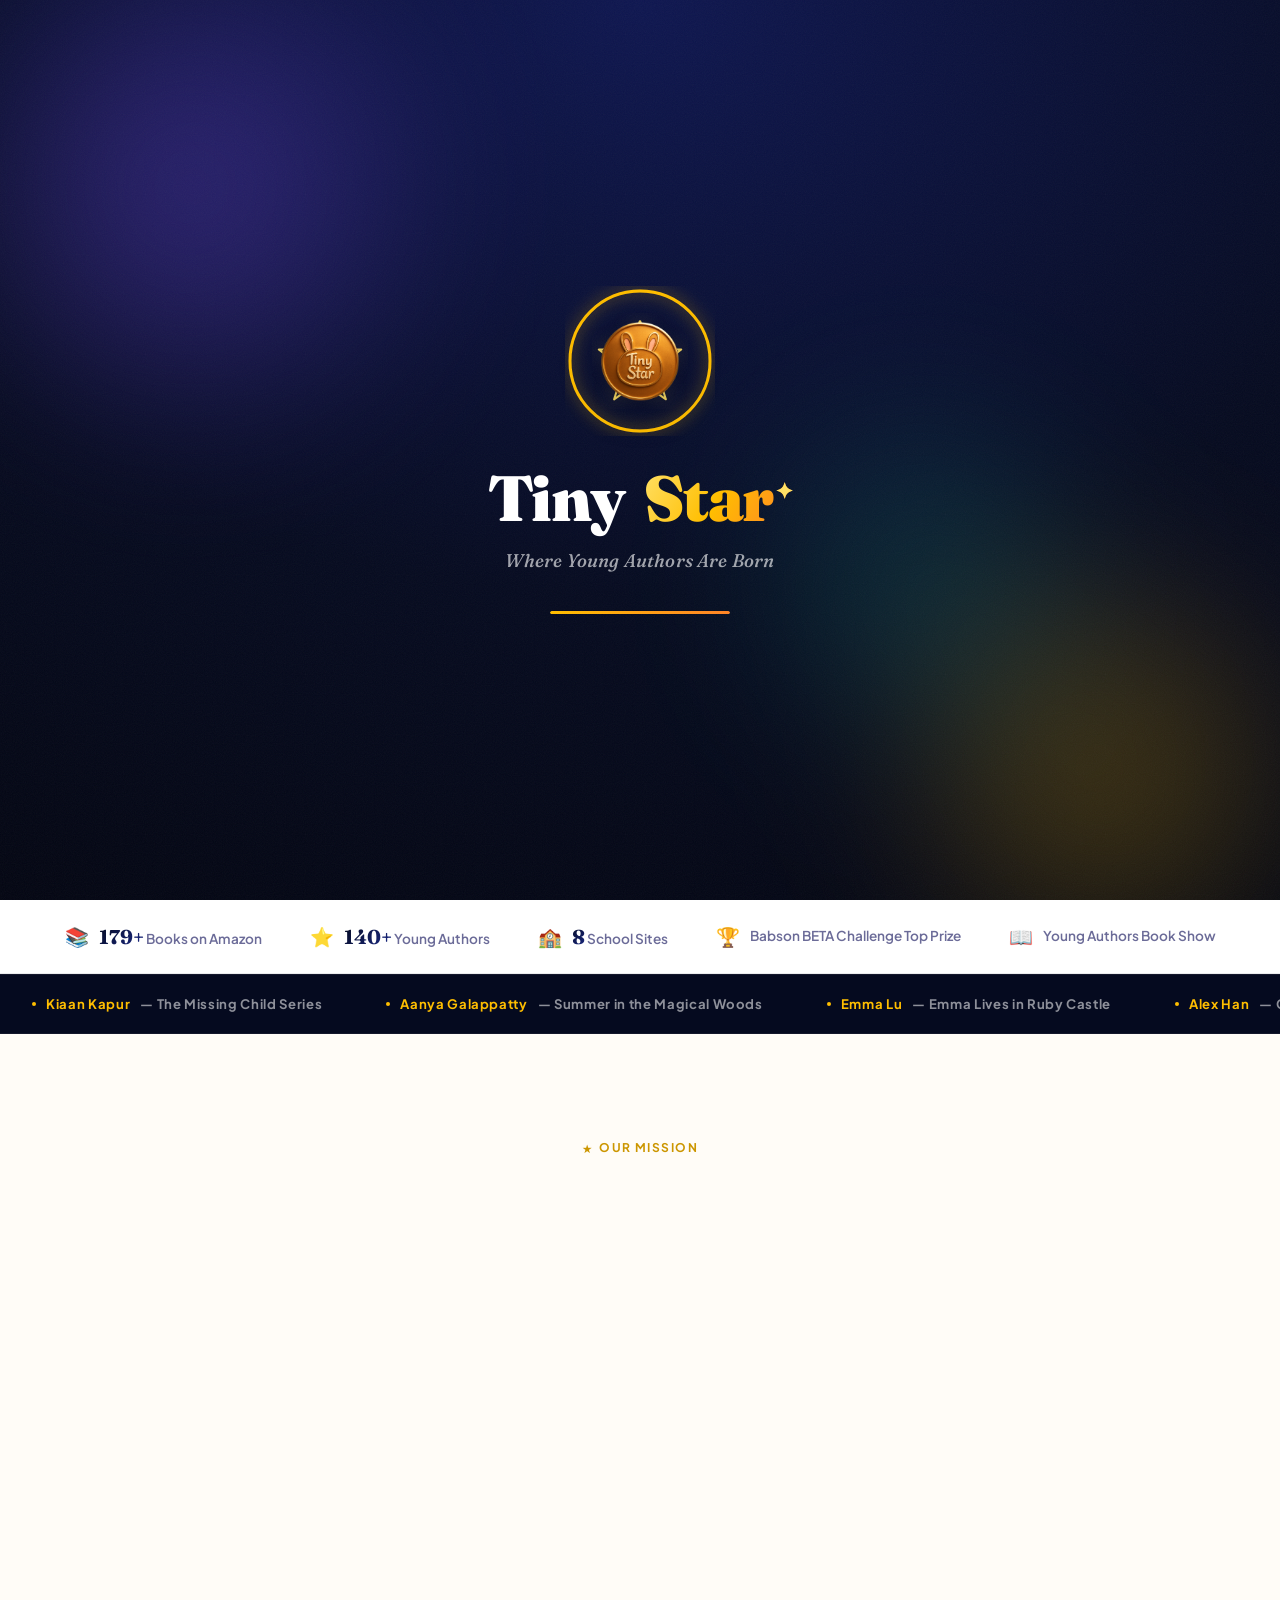
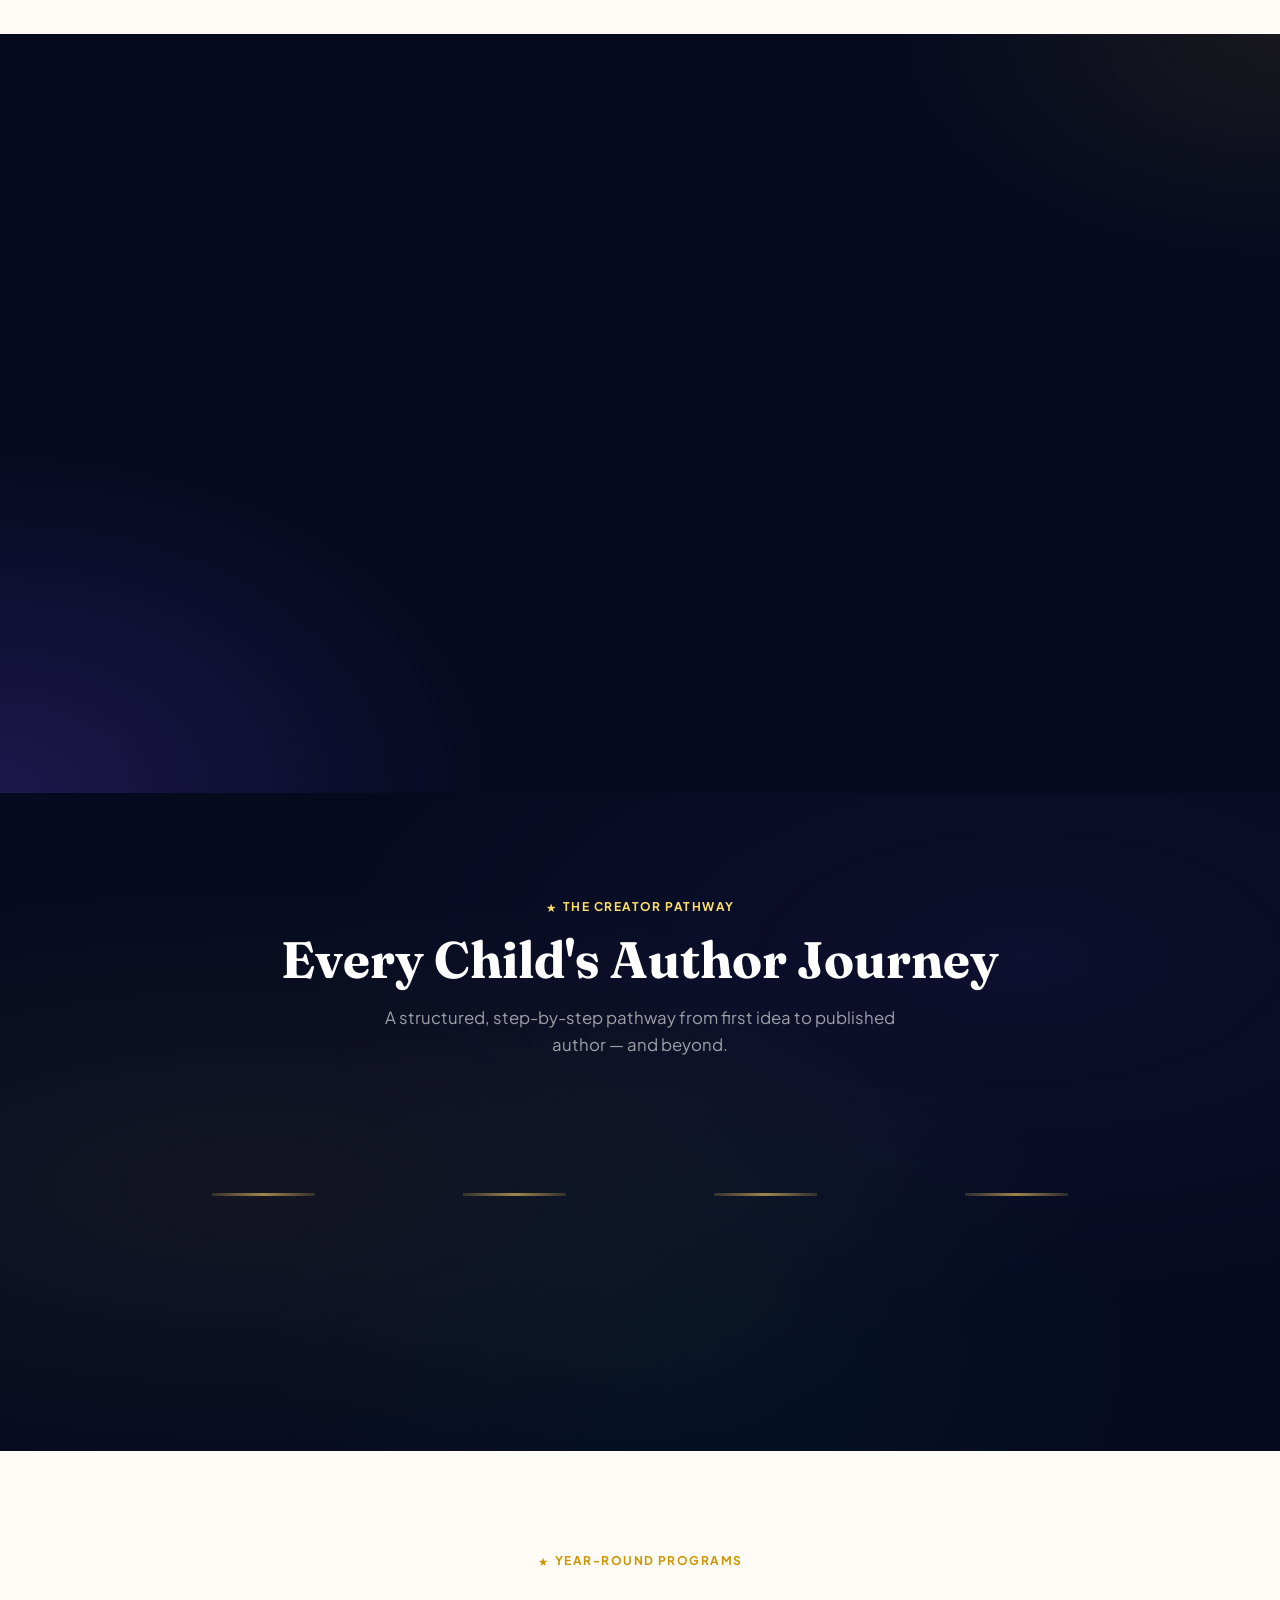
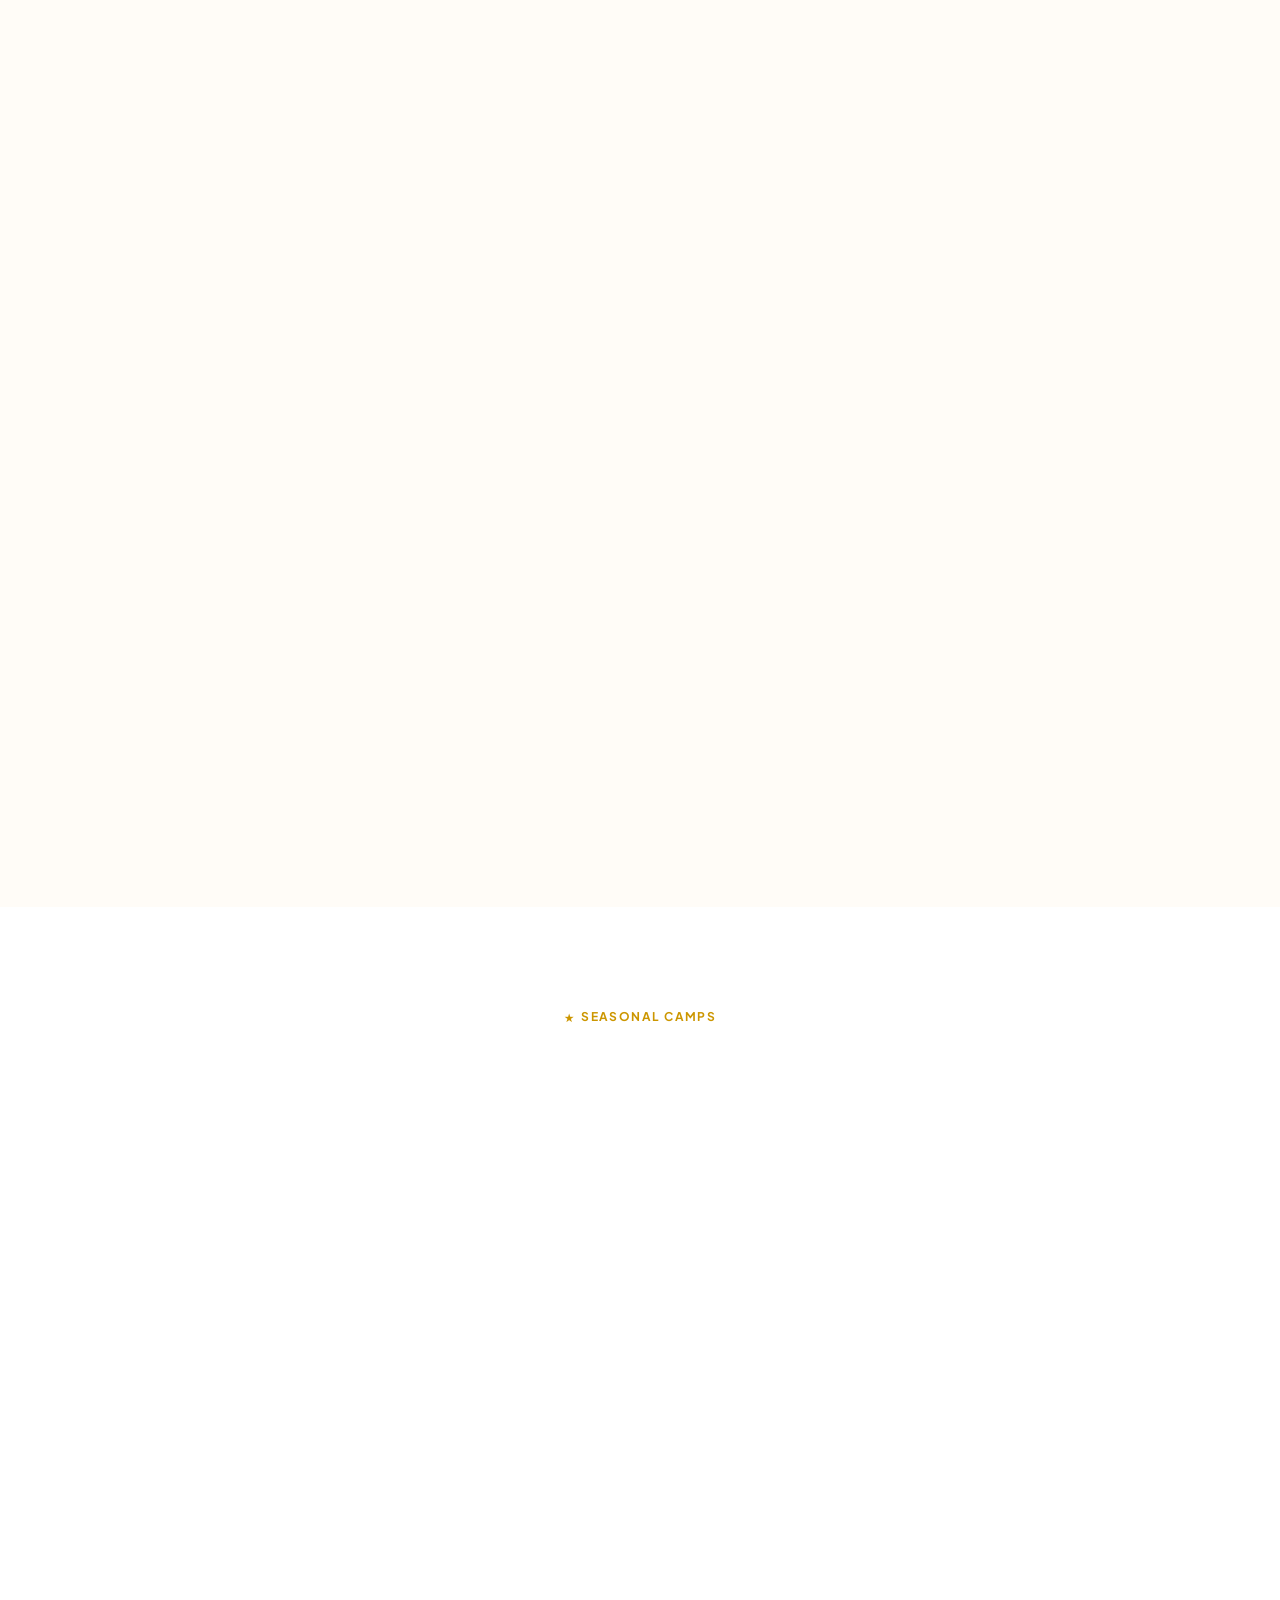
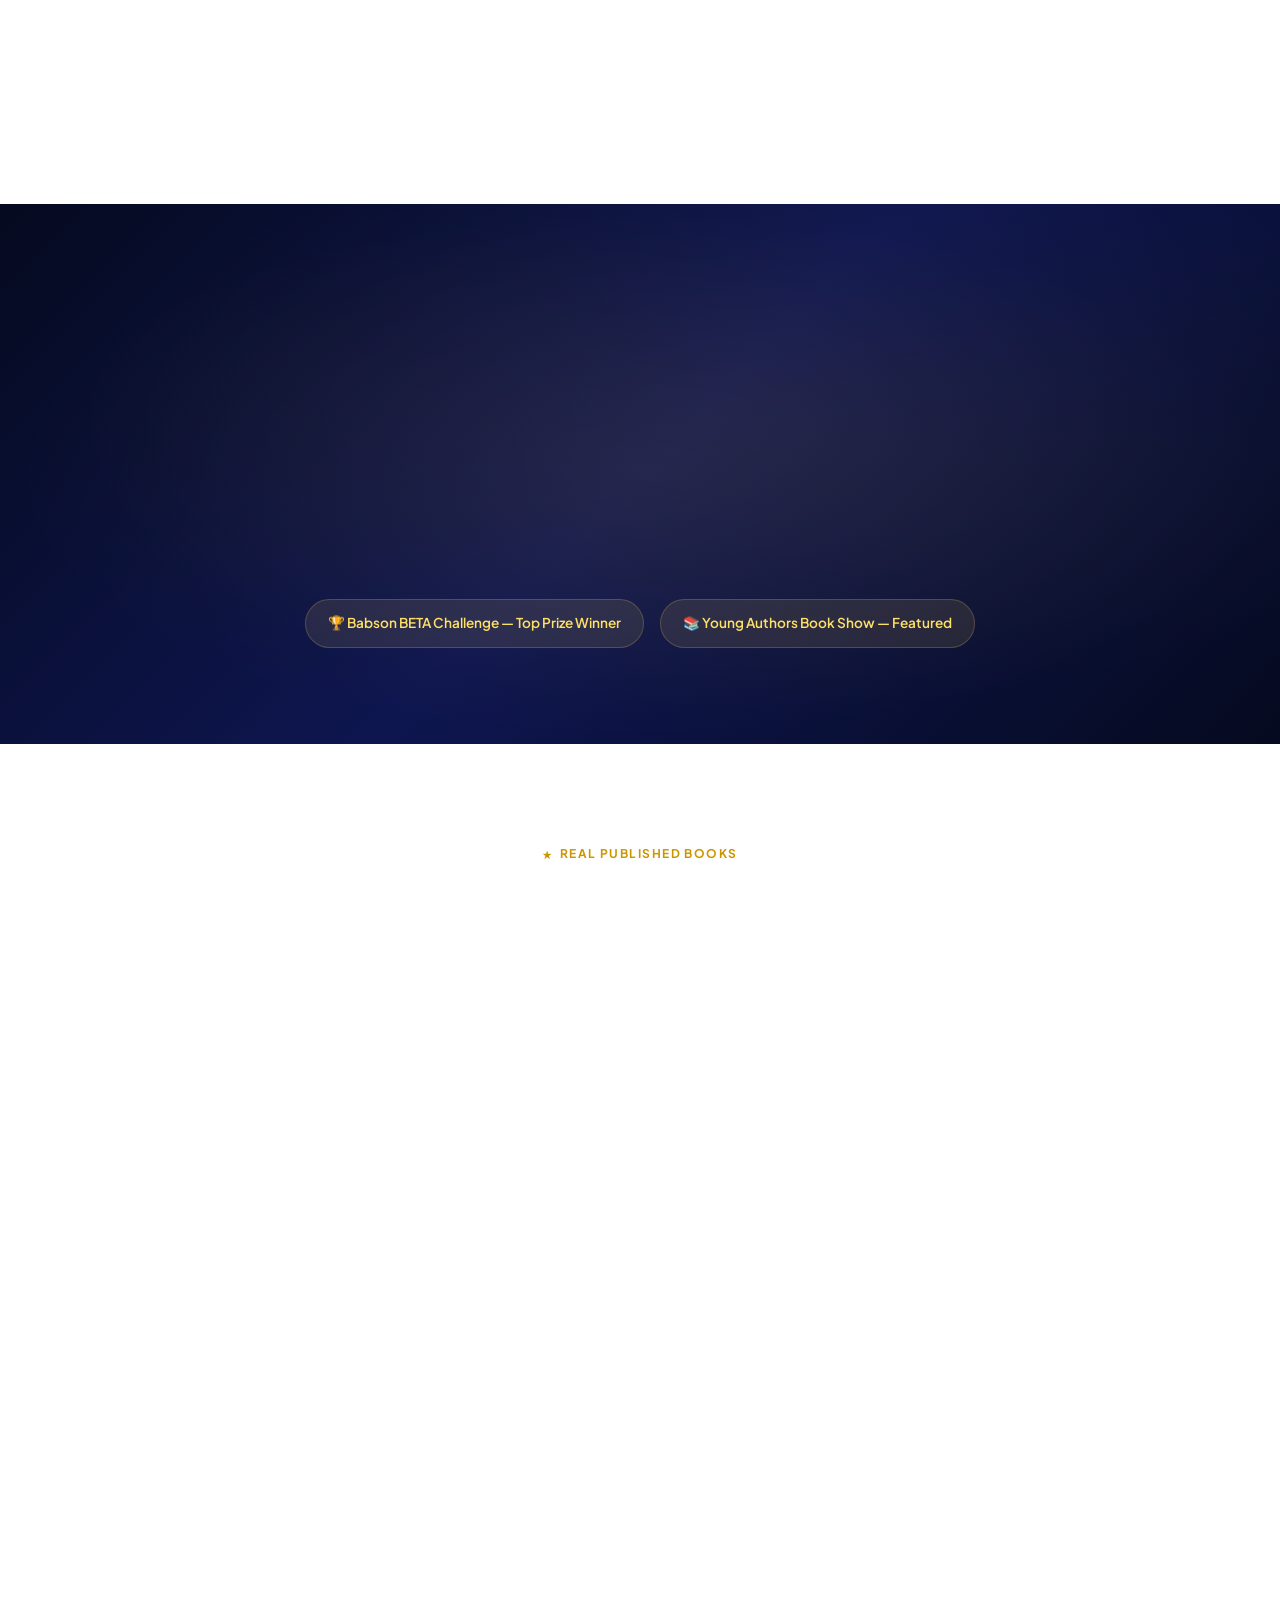
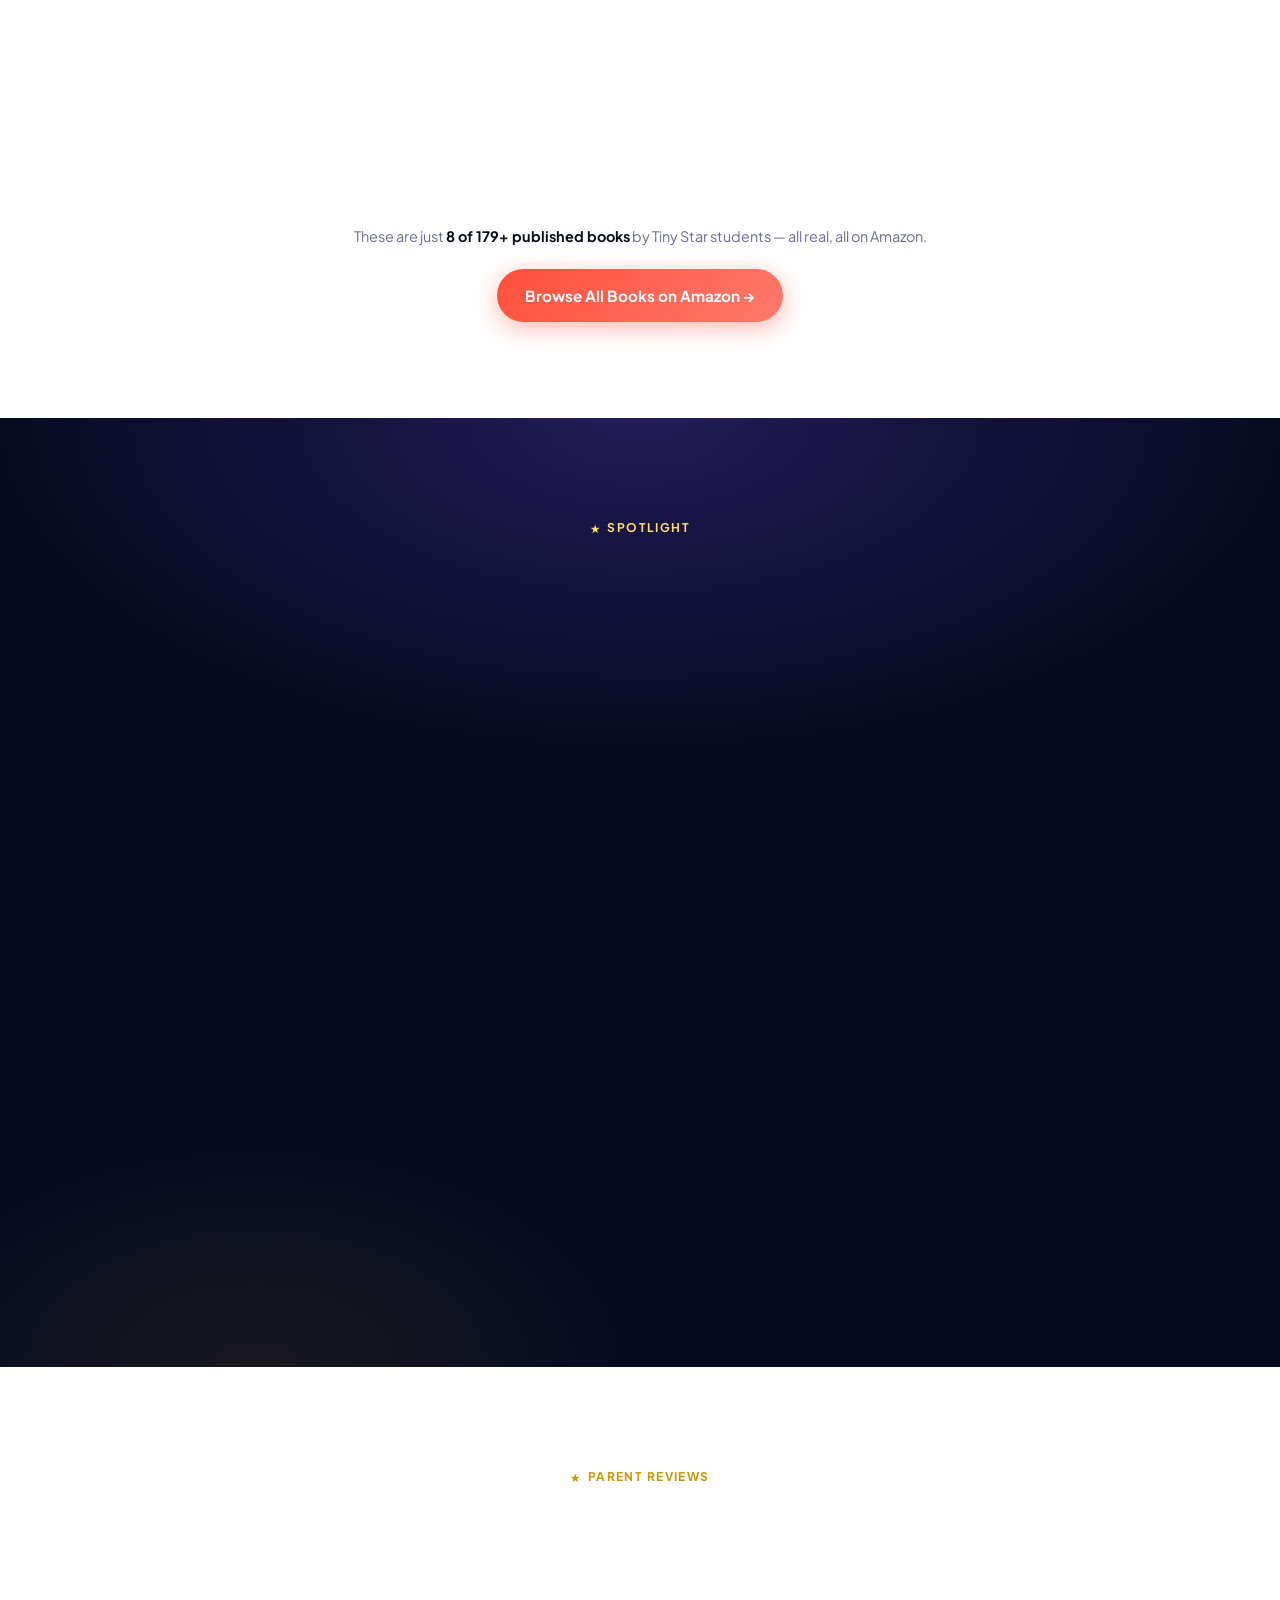
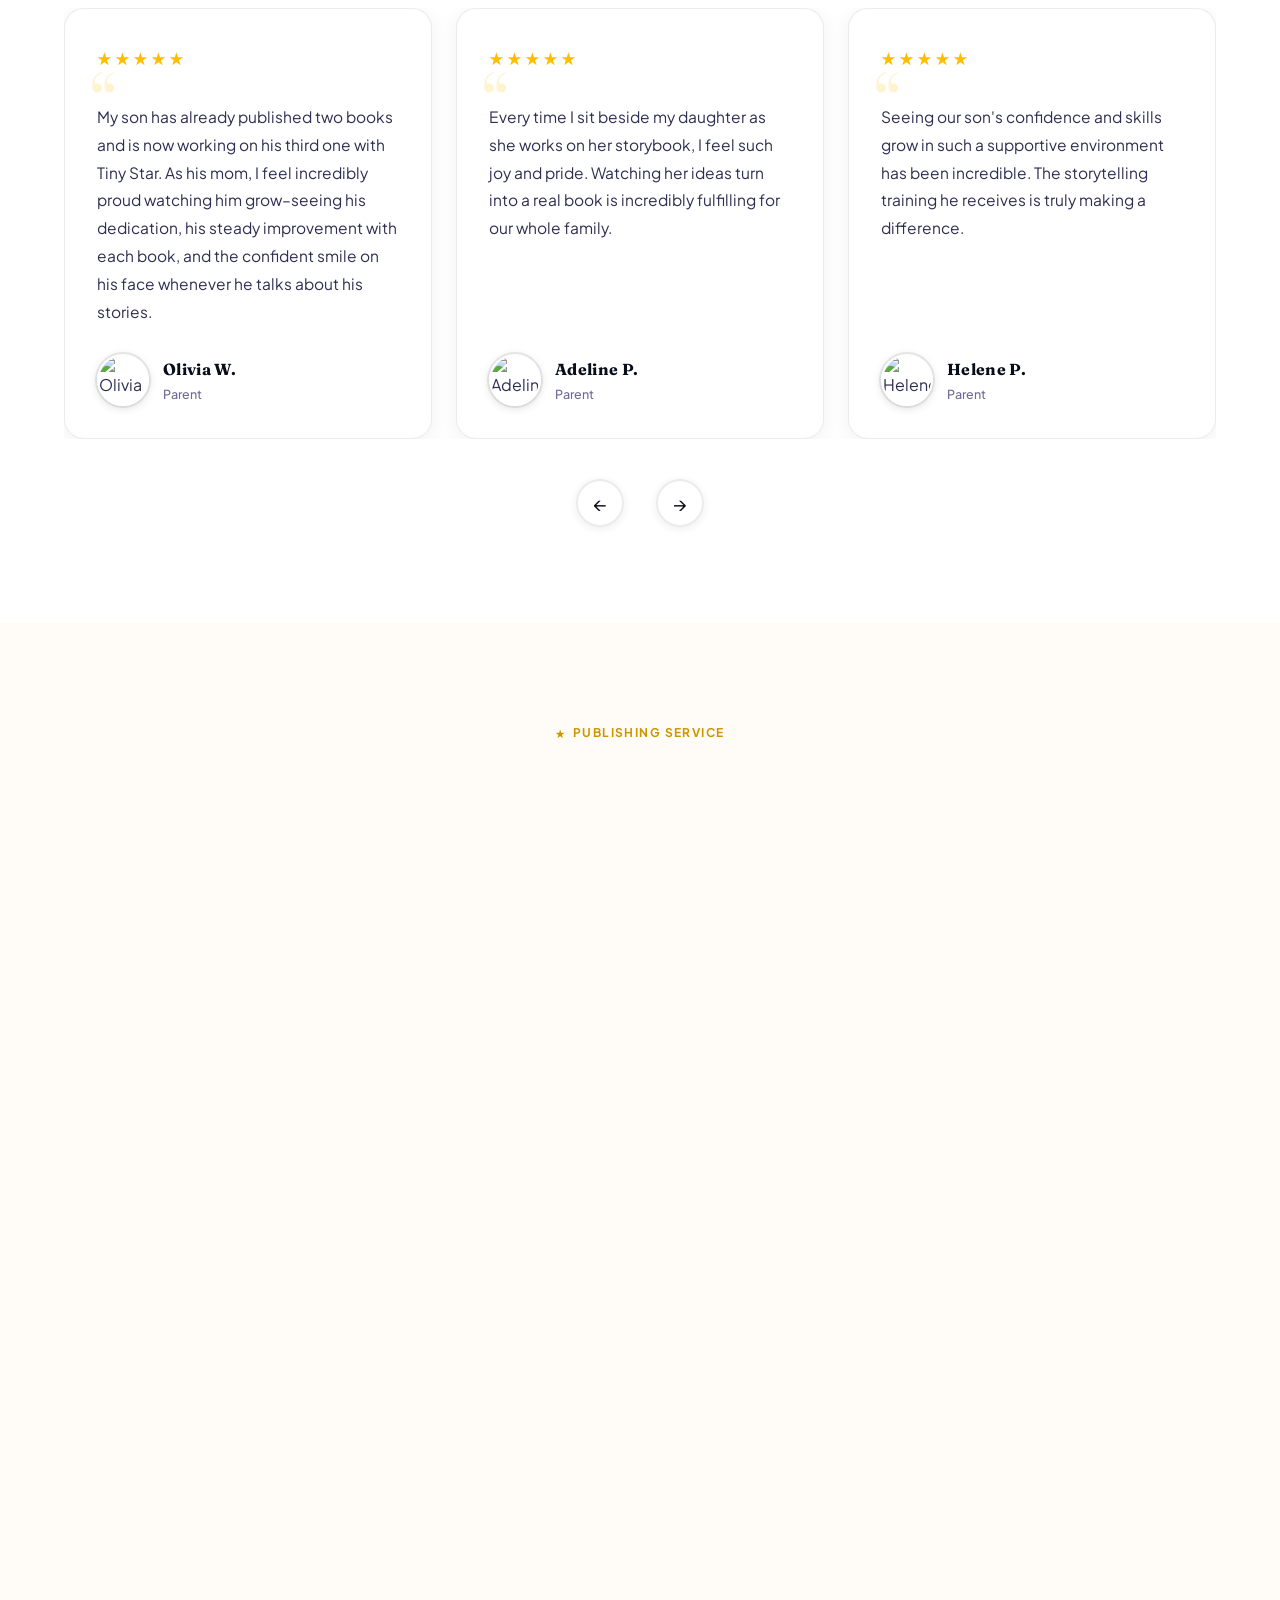
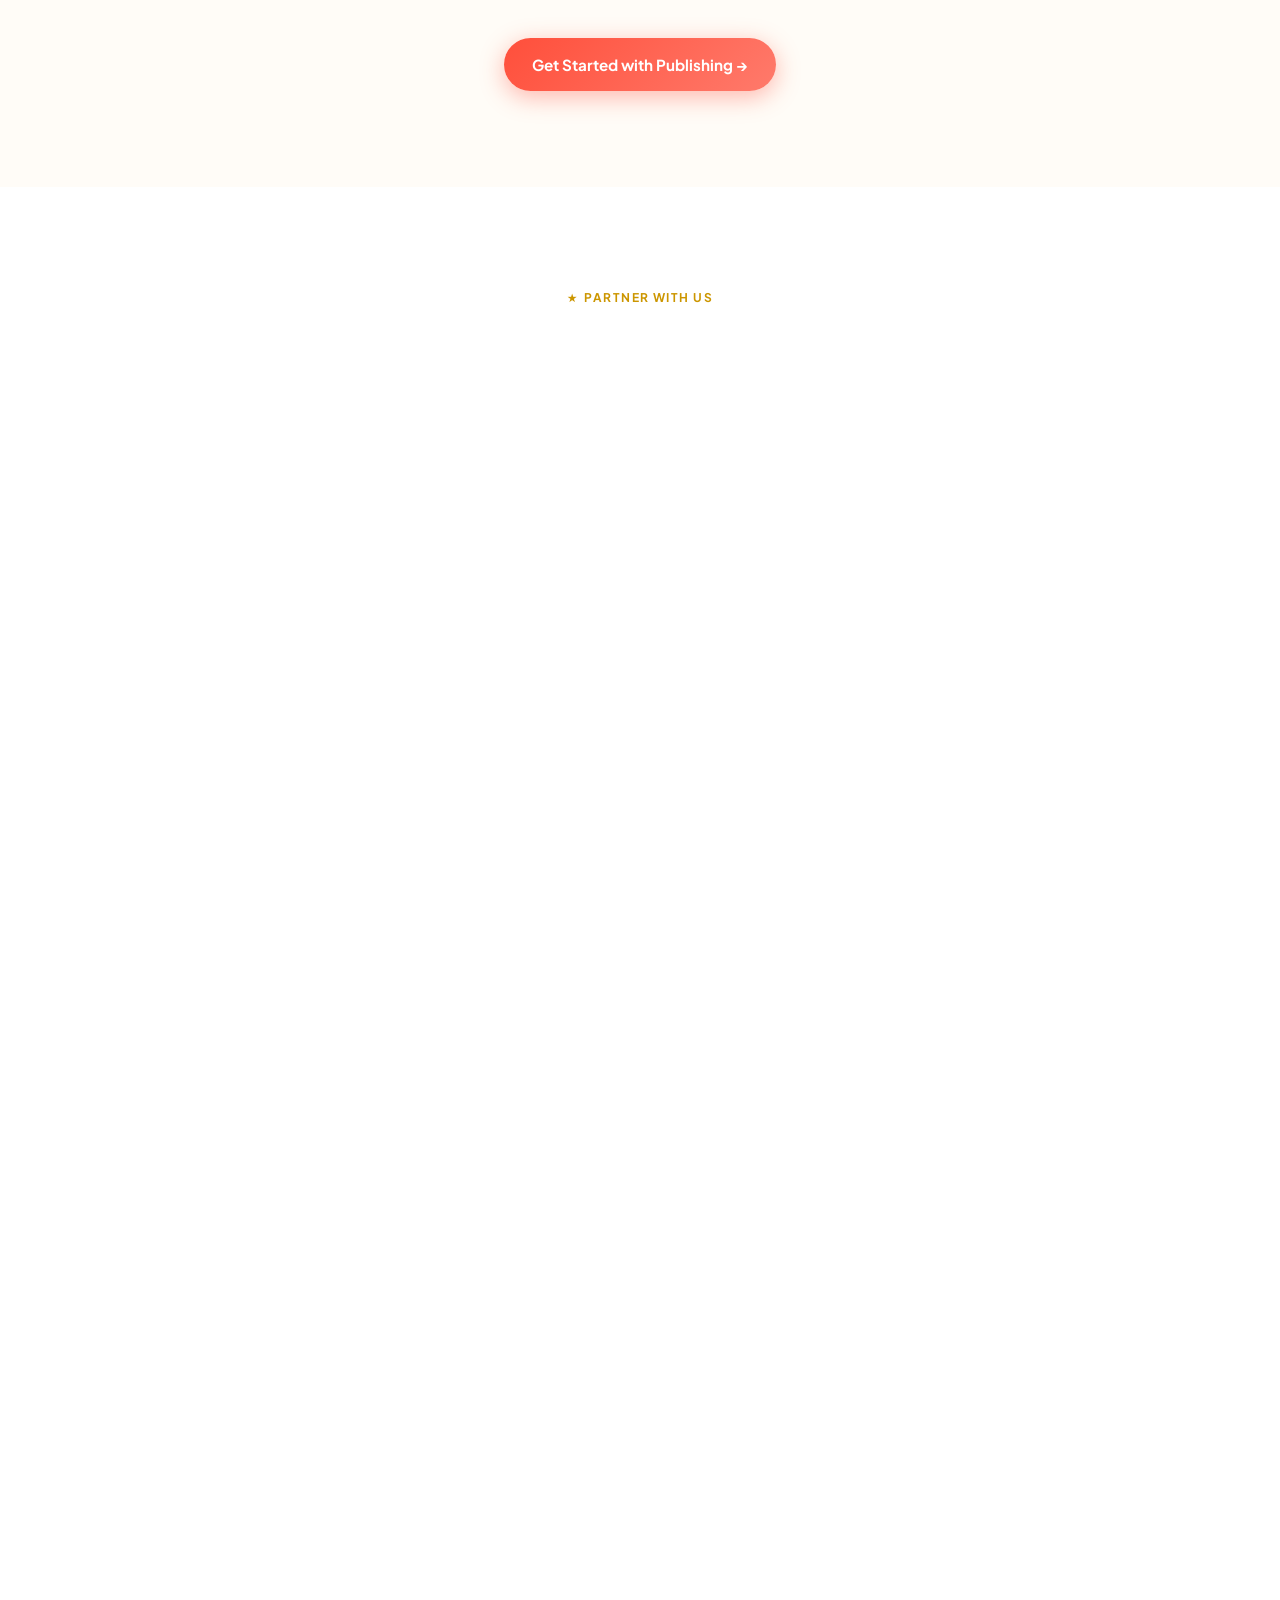
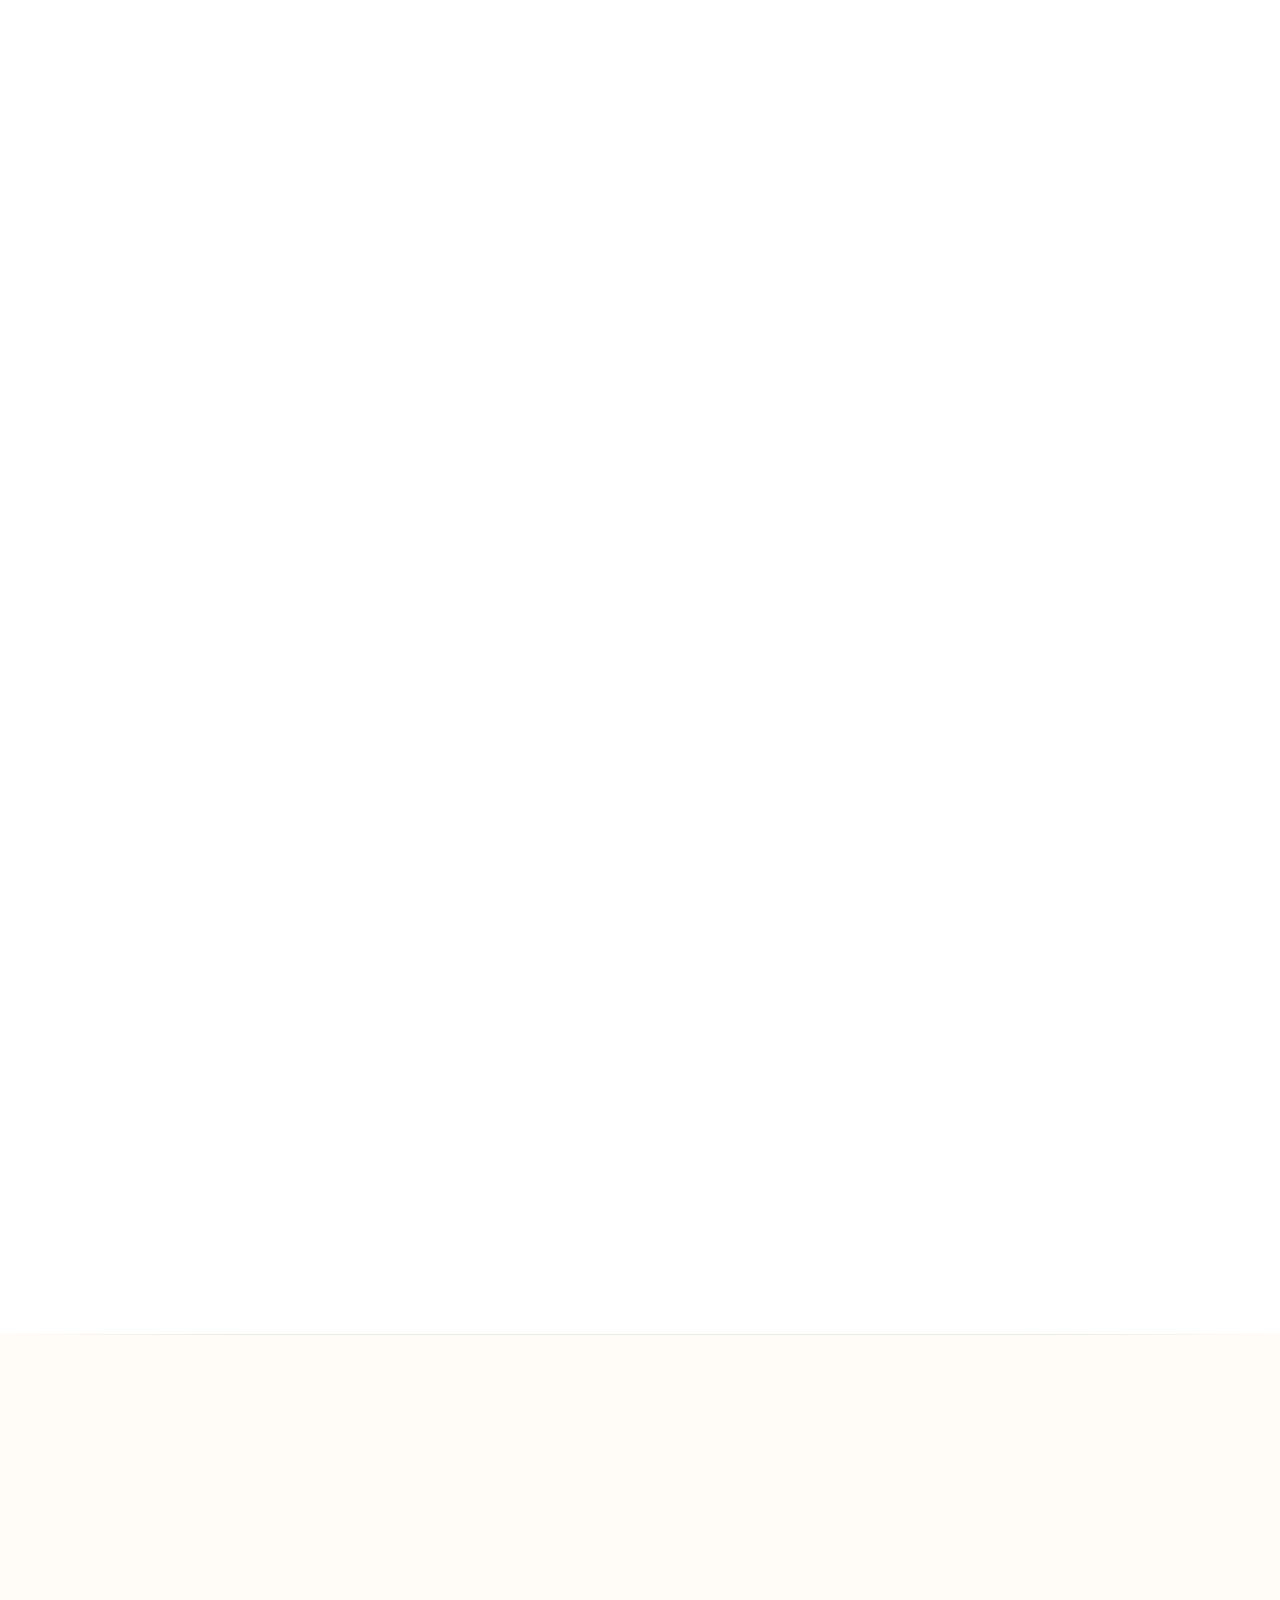
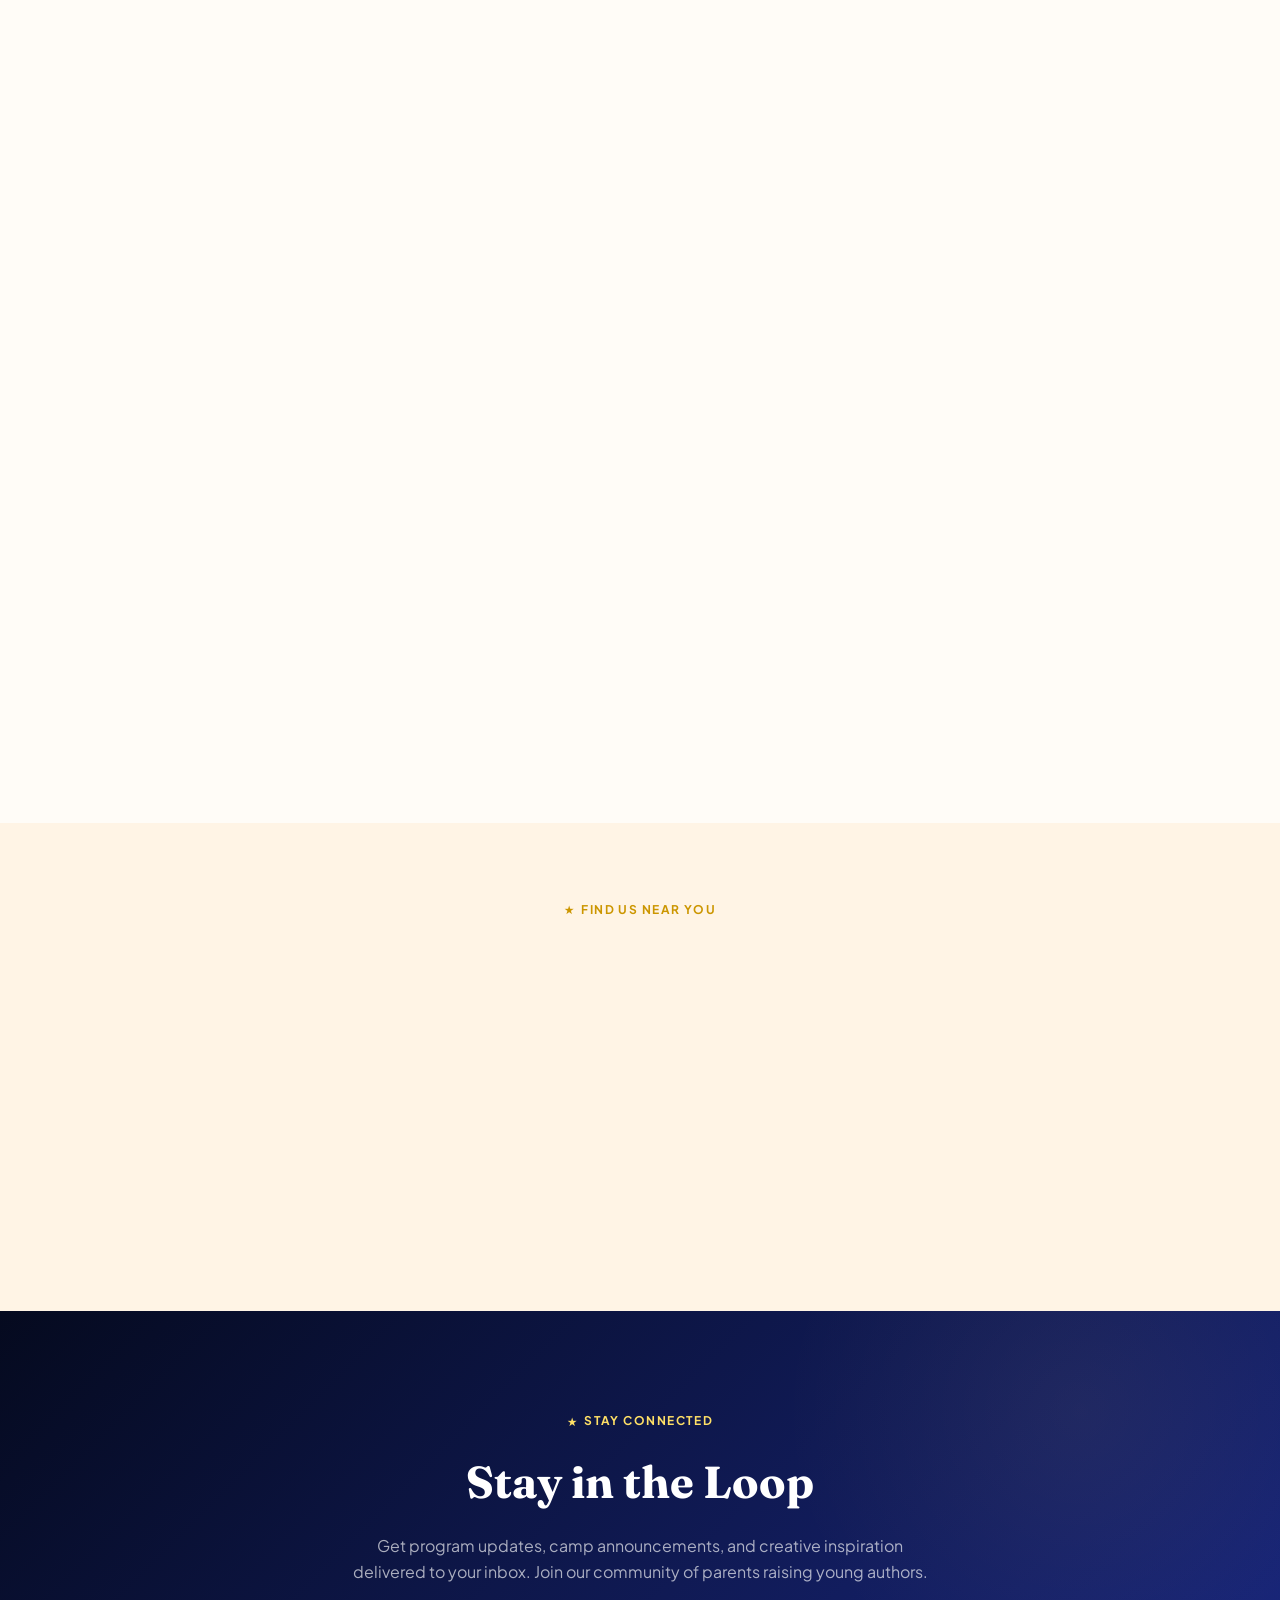
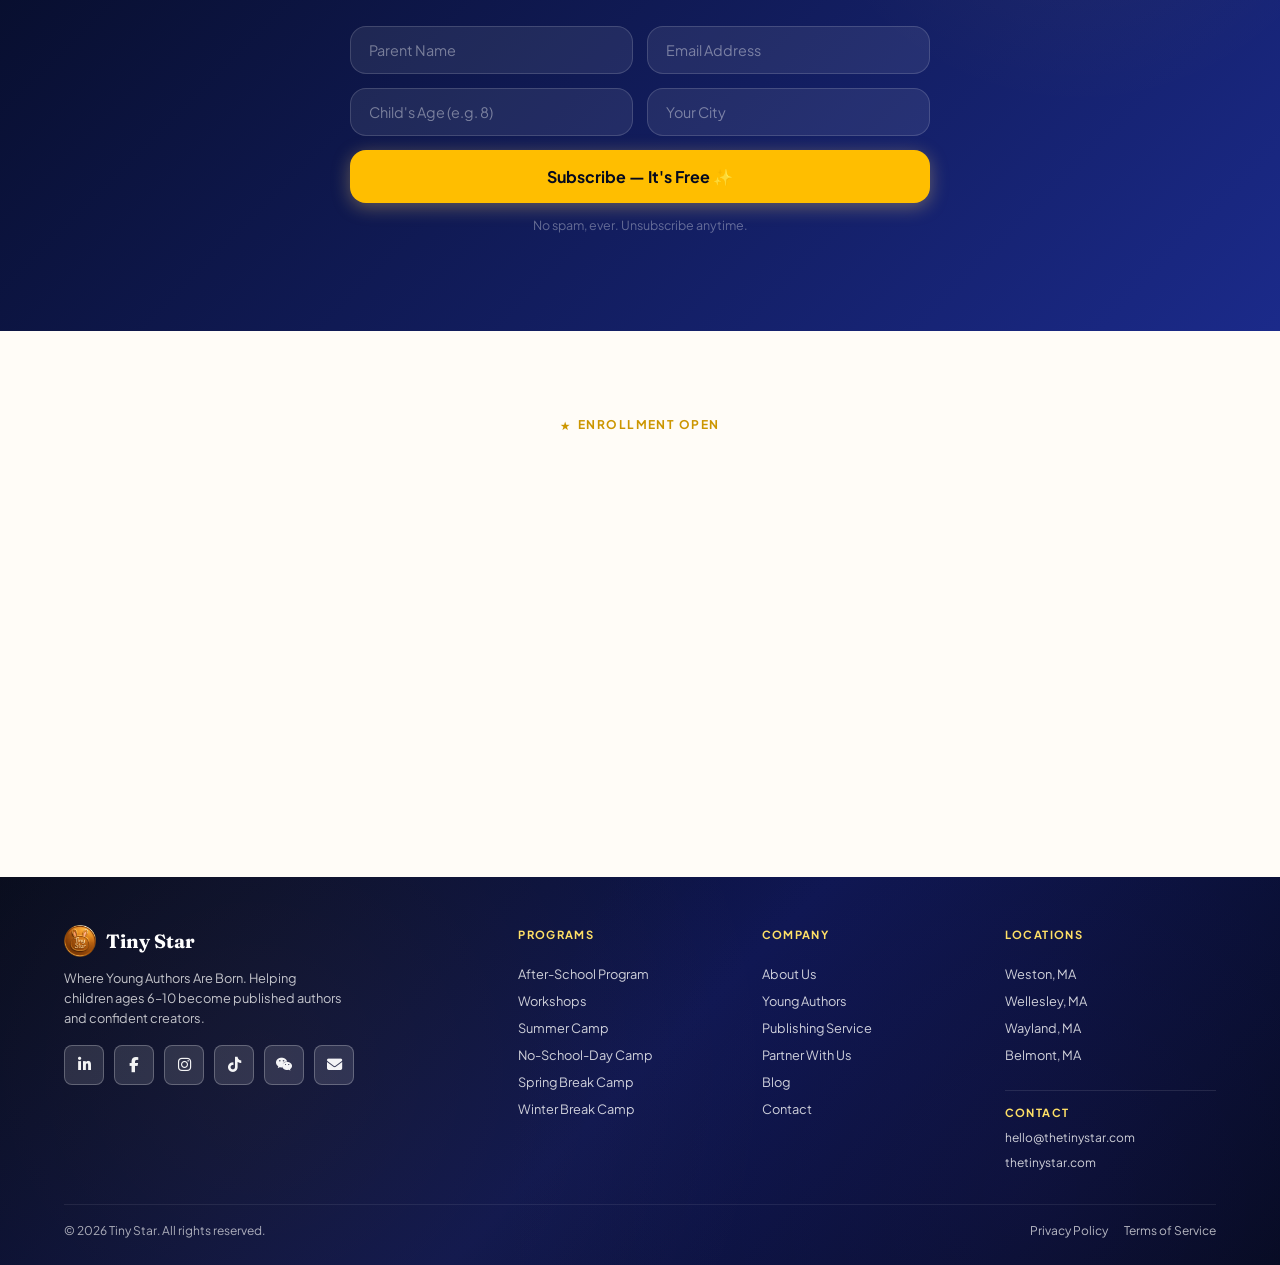
==== commit 87b26e32: "feat/adds-splash-screen" ====
--- a/index.html
+++ b/index.html
@@ -21,12 +21,86 @@
     an animation is actually guaranteed to run. Without JS the page stays
     fully visible. Runs before paint and independent of any CDN. */
       document.documentElement.classList.add("js");
+
+      /* Lock scroll before first paint if the splash is going to show this
+      session, so the page can't be scrolled while it loads. */
+      try {
+        if (sessionStorage.getItem("tinyStarSplashSeen") !== "1") {
+          document.documentElement.classList.add("splash-active");
+        }
+      } catch (e) {
+        document.documentElement.classList.add("splash-active");
+      }
     </script>
     <script src="https://cdnjs.cloudflare.com/ajax/libs/gsap/3.12.5/gsap.min.js"></script>
     <script src="https://cdnjs.cloudflare.com/ajax/libs/gsap/3.12.5/ScrollTrigger.min.js"></script>
     <link rel="stylesheet" href="styles.css" />
   </head>
   <body>
+    <!-- ===== SPLASH SCREEN ===== -->
+    <div class="splash" id="splash" role="status" aria-label="Loading Tiny Star">
+      <div class="splash__aurora">
+        <span class="splash__orb"></span>
+        <span class="splash__orb"></span>
+        <span class="splash__orb"></span>
+      </div>
+      <div class="splash__noise"></div>
+      <canvas class="splash__stars" id="splashStars"></canvas>
+
+      <div class="splash__center">
+        <!-- Animated star draw + logo -->
+        <div class="splash__mark">
+          <svg
+            class="splash__ring"
+            viewBox="0 0 120 120"
+            fill="none"
+            aria-hidden="true"
+          >
+            <circle
+              class="splash__ring-track"
+              cx="60"
+              cy="60"
+              r="56"
+            />
+            <circle
+              class="splash__ring-fill"
+              cx="60"
+              cy="60"
+              r="56"
+            />
+          </svg>
+          <svg
+            class="splash__star"
+            viewBox="0 0 100 100"
+            fill="none"
+            aria-hidden="true"
+          >
+            <path
+              class="splash__star-path"
+              d="M50 8 L61 38 L93 38 L67 58 L77 90 L50 71 L23 90 L33 58 L7 38 L39 38 Z"
+            />
+          </svg>
+          <div class="splash__logo-wrap">
+            <img
+              src="assets/brand/tiny-star-logo.png"
+              alt="Tiny Star"
+              class="splash__logo"
+            />
+          </div>
+        </div>
+
+        <div class="splash__wordmark">
+          <span class="splash__word">Tiny</span>
+          <span class="splash__word splash__word--accent">Star</span>
+        </div>
+        <div class="splash__tagline">Where Young Authors Are Born</div>
+
+        <div class="splash__bar">
+          <span class="splash__bar-fill"></span>
+        </div>
+      </div>
+    </div>
+
     <!-- Scroll Progress -->
     <div id="scroll-progress"></div>
 
@@ -3645,126 +3719,5 @@
     </div>
 
     <script src="main.js" defer></script>
-
-    <!-- Testimonials carousel -->
-    <script>
-      (function () {
-        var track = document.getElementById("testiTrack");
-        var wrap = document.getElementById("testiTrackWrap");
-        var btnPrev = document.getElementById("testiBtnPrev");
-        var btnNext = document.getElementById("testiBtnNext");
-        var dotsEl = document.getElementById("testiDots");
-        if (!track) return;
-
-        var cards = Array.from(track.children);
-        var totalCards = cards.length;
-        var current = 0;
-        var visibleCount = 3; // cards visible at once on desktop
-        var maxIndex = totalCards - visibleCount;
-
-        // Build dots
-        cards.forEach(function (_, i) {
-          var d = document.createElement("button");
-          d.className = "testi-dot" + (i === 0 ? " active" : "");
-          d.setAttribute("aria-label", "Go to testimonial " + (i + 1));
-          d.addEventListener("click", function () {
-            goTo(i);
-          });
-          dotsEl.appendChild(d);
-        });
-
-        function getCardWidth() {
-          if (!cards[0]) return 0;
-          return cards[0].getBoundingClientRect().width + 24; // 24 = gap
-        }
-
-        function goTo(idx) {
-          // Clamp
-          current = Math.max(0, Math.min(idx, Math.max(0, maxIndex)));
-          track.style.transform =
-            "translateX(-" + current * getCardWidth() + "px)";
-          // Dots
-          Array.from(dotsEl.children).forEach(function (d, i) {
-            d.classList.toggle("active", i === current);
-          });
-          btnPrev.disabled = current === 0;
-          btnNext.disabled = current >= maxIndex;
-        }
-
-        function updateVisible() {
-          var w = wrap.offsetWidth;
-          if (w < 600) {
-            visibleCount = 1;
-          } else if (w < 960) {
-            visibleCount = 2;
-          } else {
-            visibleCount = 3;
-          }
-          maxIndex = Math.max(0, totalCards - visibleCount);
-          goTo(current);
-        }
-
-        btnPrev.addEventListener("click", function () {
-          goTo(current - 1);
-        });
-        btnNext.addEventListener("click", function () {
-          goTo(current + 1);
-        });
-
-        // Drag / swipe
-        var dragStart = null,
-          dragDelta = 0,
-          isDragging = false;
-
-        function onDragStart(x) {
-          dragStart = x;
-          isDragging = true;
-        }
-        function onDragMove(x) {
-          if (!isDragging) return;
-          dragDelta = x - dragStart;
-        }
-        function onDragEnd() {
-          if (!isDragging) return;
-          isDragging = false;
-          var threshold = 60;
-          if (dragDelta < -threshold) goTo(current + 1);
-          else if (dragDelta > threshold) goTo(current - 1);
-          else goTo(current);
-          dragDelta = 0;
-        }
-
-        // Mouse
-        wrap.addEventListener("mousedown", function (e) {
-          onDragStart(e.clientX);
-        });
-        window.addEventListener("mousemove", function (e) {
-          onDragMove(e.clientX);
-        });
-        window.addEventListener("mouseup", onDragEnd);
-
-        // Touch
-        wrap.addEventListener(
-          "touchstart",
-          function (e) {
-            onDragStart(e.touches[0].clientX);
-          },
-          { passive: true },
-        );
-        wrap.addEventListener(
-          "touchmove",
-          function (e) {
-            onDragMove(e.touches[0].clientX);
-          },
-          { passive: true },
-        );
-        wrap.addEventListener("touchend", onDragEnd);
-
-        // Init
-        updateVisible();
-        window.addEventListener("resize", updateVisible);
-        goTo(0);
-      })();
-    </script>
   </body>
 </html>
--- a/styles.css
+++ b/styles.css
@@ -54,7 +54,7 @@
 ul { list-style: none; }
 
 .container {
-  max-width: 1180px;
+  max-width: 1200px;
   margin: 0 auto;
   padding: 0 24px;
 }
@@ -1711,7 +1711,8 @@
   height: 300px;
   border-radius: 50%;
   overflow: hidden;
-  box-shadow: 0 20px 56px rgba(0,0,0,0.12);
+  border: 3px solid var(--gold);
+  box-shadow: 0 0 20px rgba(255, 190, 0, 0.4), 0 20px 56px rgba(0, 0, 0, 0.463);
   background: var(--cream-dark);
   flex-shrink: 0;
 }
@@ -3379,3 +3380,279 @@
 @media (max-width: 480px) {
   .chatbot-panel { width: calc(100vw - 32px); right: 16px; bottom: 90px; }
 }
+
+/* ============================================================
+   SPLASH SCREEN
+   ============================================================ */
+.splash {
+  position: fixed;
+  inset: 0;
+  z-index: 9999;
+  display: flex;
+  align-items: center;
+  justify-content: center;
+  overflow: hidden;
+  background:
+    radial-gradient(120% 120% at 50% 0%, var(--indigo) 0%, var(--navy) 55%, #02040f 100%);
+  opacity: 1;
+  transition: opacity 0.8s cubic-bezier(0.4, 0, 0.2, 1),
+              visibility 0.8s;
+}
+.splash.is-hiding {
+  opacity: 0;
+  visibility: hidden;
+  pointer-events: none;
+}
+/* Lock scroll while splash is up (covers mouse, touch & keyboard) */
+html.splash-active,
+body.splash-active {
+  overflow: hidden;
+  height: 100%;
+  touch-action: none;
+  overscroll-behavior: none;
+}
+
+/* Aurora orbs (echo the hero) */
+.splash__aurora {
+  position: absolute;
+  inset: 0;
+  filter: blur(70px);
+  opacity: 0.55;
+}
+.splash__orb {
+  position: absolute;
+  border-radius: 50%;
+  mix-blend-mode: screen;
+  animation: splashFloat 14s ease-in-out infinite;
+}
+.splash__orb:nth-child(1) {
+  width: 46vw; height: 46vw;
+  top: -12%; left: -8%;
+  background: radial-gradient(circle, rgba(123,79,255,0.65), transparent 70%);
+}
+.splash__orb:nth-child(2) {
+  width: 40vw; height: 40vw;
+  bottom: -14%; right: -6%;
+  background: radial-gradient(circle, rgba(255,190,0,0.5), transparent 70%);
+  animation-delay: -5s;
+}
+.splash__orb:nth-child(3) {
+  width: 34vw; height: 34vw;
+  top: 40%; left: 55%;
+  background: radial-gradient(circle, rgba(30,168,152,0.45), transparent 70%);
+  animation-delay: -9s;
+}
+@keyframes splashFloat {
+  0%, 100% { transform: translate(0, 0) scale(1); }
+  33%      { transform: translate(4%, 6%) scale(1.08); }
+  66%      { transform: translate(-5%, -3%) scale(0.95); }
+}
+
+.splash__noise {
+  position: absolute;
+  inset: 0;
+  opacity: 0.05;
+  background-image: url("data:image/svg+xml,%3Csvg xmlns='http://www.w3.org/2000/svg' width='160' height='160'%3E%3Cfilter id='n'%3E%3CfeTurbulence type='fractalNoise' baseFrequency='0.9' numOctaves='3'/%3E%3C/filter%3E%3Crect width='100%25' height='100%25' filter='url(%23n)'/%3E%3C/svg%3E");
+  pointer-events: none;
+}
+
+.splash__stars {
+  position: absolute;
+  inset: 0;
+  width: 100%;
+  height: 100%;
+}
+
+/* Centerpiece */
+.splash__center {
+  position: relative;
+  z-index: 2;
+  display: flex;
+  flex-direction: column;
+  align-items: center;
+  text-align: center;
+  padding: 24px;
+}
+
+.splash__mark {
+  position: relative;
+  width: 150px;
+  height: 150px;
+  display: grid;
+  place-items: center;
+  margin-bottom: 30px;
+}
+
+/* Progress ring around the mark */
+.splash__ring {
+  position: absolute;
+  inset: 0;
+  width: 100%;
+  height: 100%;
+  transform: rotate(-90deg);
+}
+.splash__ring-track {
+  stroke: rgba(255,255,255,0.08);
+  stroke-width: 2;
+}
+.splash__ring-fill {
+  stroke: var(--gold);
+  stroke-width: 2.5;
+  stroke-linecap: round;
+  stroke-dasharray: 351.86;        /* 2πr, r=56 */
+  stroke-dashoffset: 351.86;
+  filter: drop-shadow(0 0 6px rgba(255,190,0,0.7));
+  animation: splashRing 2.4s cubic-bezier(0.4, 0, 0.2, 1) forwards;
+}
+@keyframes splashRing {
+  to { stroke-dashoffset: 0; }
+}
+
+/* Self-drawing star outline */
+.splash__star {
+  position: absolute;
+  width: 96px;
+  height: 96px;
+  z-index: 1;
+}
+.splash__star-path {
+  fill: rgba(255,190,0,0.06);
+  stroke: var(--gold-light);
+  stroke-width: 2;
+  stroke-linejoin: round;
+  stroke-dasharray: 360;
+  stroke-dashoffset: 360;
+  filter: drop-shadow(0 0 10px rgba(255,224,102,0.5));
+  animation: splashStarDraw 1.6s cubic-bezier(0.65, 0, 0.35, 1) forwards;
+}
+@keyframes splashStarDraw {
+  to { stroke-dashoffset: 0; }
+}
+
+/* Logo pops in after the star draws */
+.splash__logo-wrap {
+  position: relative;
+  z-index: 2;
+  width: 78px;
+  height: 78px;
+  display: grid;
+  place-items: center;
+  opacity: 0;
+  transform: scale(0.4);
+  animation: splashLogoPop 0.9s cubic-bezier(0.34, 1.56, 0.64, 1) 1.1s forwards;
+}
+.splash__logo {
+  width: 100%;
+  height: 100%;
+  object-fit: contain;
+  filter: drop-shadow(0 6px 20px rgba(0,0,0,0.35));
+}
+@keyframes splashLogoPop {
+  0%   { opacity: 0; transform: scale(0.4) rotate(-18deg); }
+  60%  { opacity: 1; transform: scale(1.12) rotate(4deg); }
+  100% { opacity: 1; transform: scale(1) rotate(0); }
+}
+
+/* Wordmark */
+.splash__wordmark {
+  font-family: var(--font-display);
+  font-weight: 900;
+  font-size: clamp(2.4rem, 8vw, 4rem);
+  line-height: 1;
+  letter-spacing: -0.02em;
+  display: flex;
+  gap: 0.3em;
+}
+.splash__word {
+  color: var(--white);
+  opacity: 0;
+  transform: translateY(24px);
+  filter: blur(8px);
+  animation: splashWordIn 0.85s cubic-bezier(0.22, 1, 0.36, 1) forwards;
+}
+.splash__word:nth-child(1) { animation-delay: 1.35s; }
+.splash__word:nth-child(2) { animation-delay: 1.5s; }
+.splash__word--accent {
+  background: linear-gradient(120deg, var(--gold-light), var(--gold) 50%, var(--orange));
+  -webkit-background-clip: text;
+  background-clip: text;
+  -webkit-text-fill-color: transparent;
+}
+.splash__word--accent::after {
+  /* tiny sparkle dot on the 'r' */
+  content: "✦";
+  -webkit-text-fill-color: var(--gold-light);
+  font-size: 0.35em;
+  vertical-align: super;
+  margin-left: 0.08em;
+}
+@keyframes splashWordIn {
+  to { opacity: 1; transform: translateY(0); filter: blur(0); }
+}
+
+.splash__tagline {
+  margin-top: 16px;
+  font-family: var(--font-display);
+  font-style: italic;
+  font-weight: 500;
+  font-size: clamp(0.95rem, 2.6vw, 1.15rem);
+  color: rgba(255,255,255,0.62);
+  letter-spacing: 0.01em;
+  opacity: 0;
+  animation: splashFade 0.9s ease forwards 1.9s;
+}
+@keyframes splashFade {
+  to { opacity: 1; }
+}
+
+/* Loading bar */
+.splash__bar {
+  margin-top: 34px;
+  width: 180px;
+  height: 3px;
+  border-radius: 999px;
+  background: rgba(255,255,255,0.1);
+  overflow: hidden;
+  opacity: 0;
+  animation: splashFade 0.6s ease forwards 1.9s;
+}
+.splash__bar-fill {
+  display: block;
+  height: 100%;
+  width: 100%;
+  border-radius: 999px;
+  background: linear-gradient(90deg, var(--gold), var(--orange));
+  transform: scaleX(0);
+  transform-origin: left;
+  box-shadow: 0 0 12px rgba(255,190,0,0.6);
+  animation: splashBar 1.6s cubic-bezier(0.45, 0, 0.15, 1) forwards 1.95s;
+}
+@keyframes splashBar {
+  to { transform: scaleX(1); }
+}
+
+@media (max-width: 600px) {
+  .splash__mark { width: 124px; height: 124px; margin-bottom: 24px; }
+  .splash__star { width: 80px; height: 80px; }
+  .splash__logo-wrap { width: 64px; height: 64px; }
+}
+
+/* Respect reduced motion */
+@media (prefers-reduced-motion: reduce) {
+  .splash__orb,
+  .splash__ring-fill,
+  .splash__star-path,
+  .splash__logo-wrap,
+  .splash__word,
+  .splash__tagline,
+  .splash__bar,
+  .splash__bar-fill {
+    animation-duration: 0.01ms !important;
+    animation-delay: 0ms !important;
+    animation-iteration-count: 1 !important;
+    opacity: 1 !important;
+    transform: none !important;
+    filter: none !important;
+    stroke-dashoffset: 0 !important;
+  }
+}
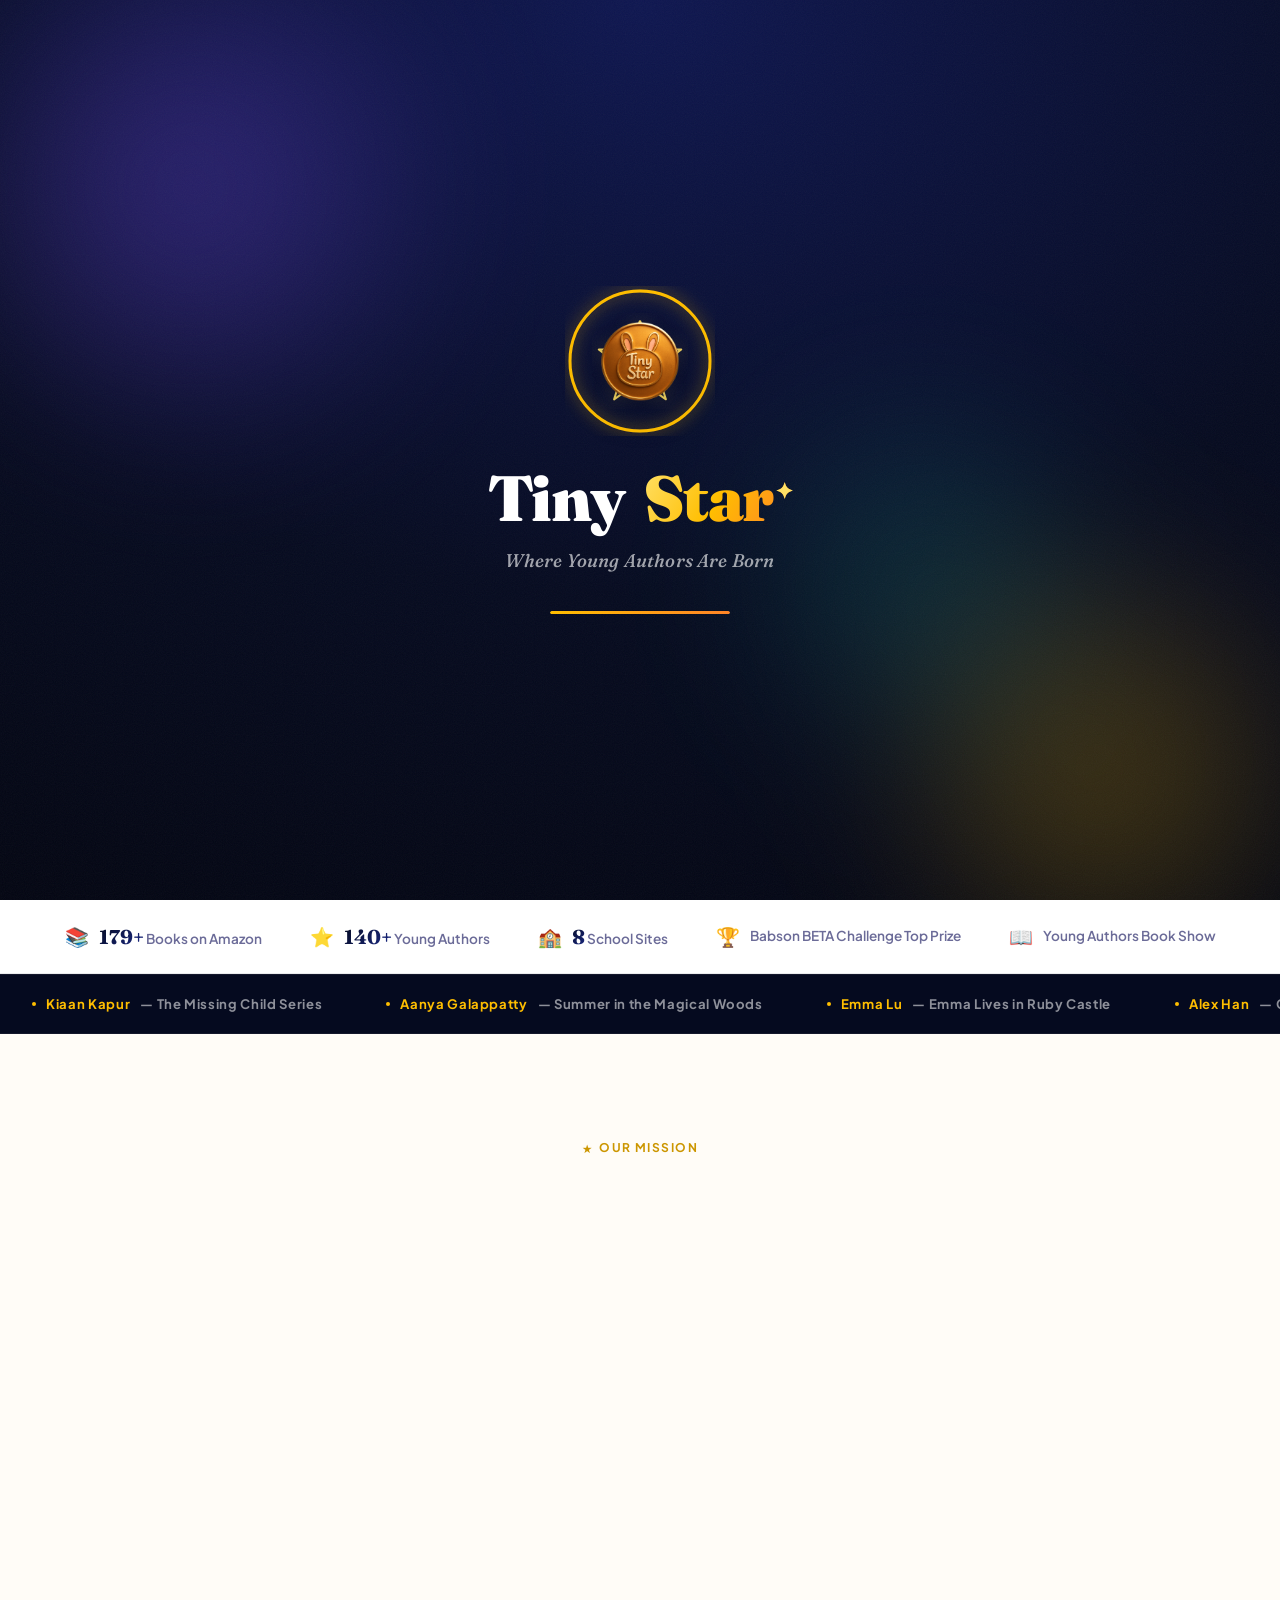
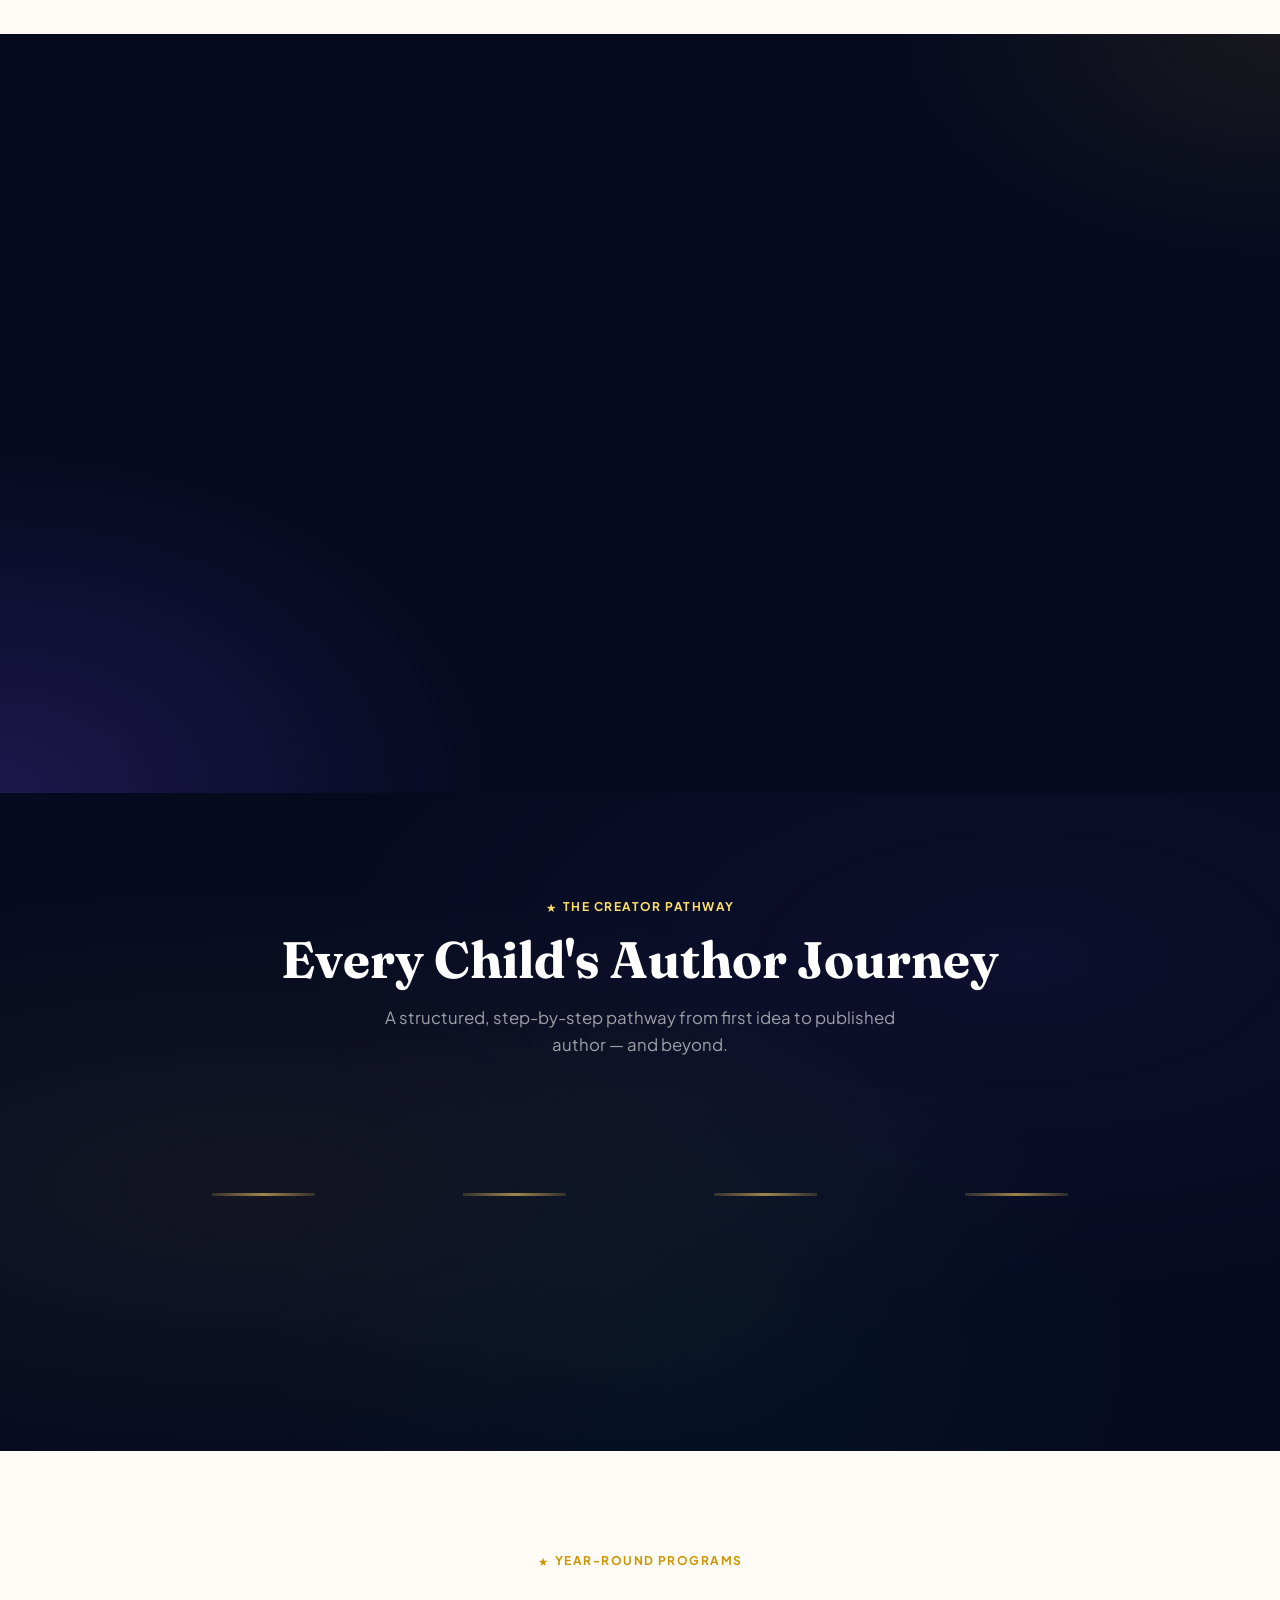
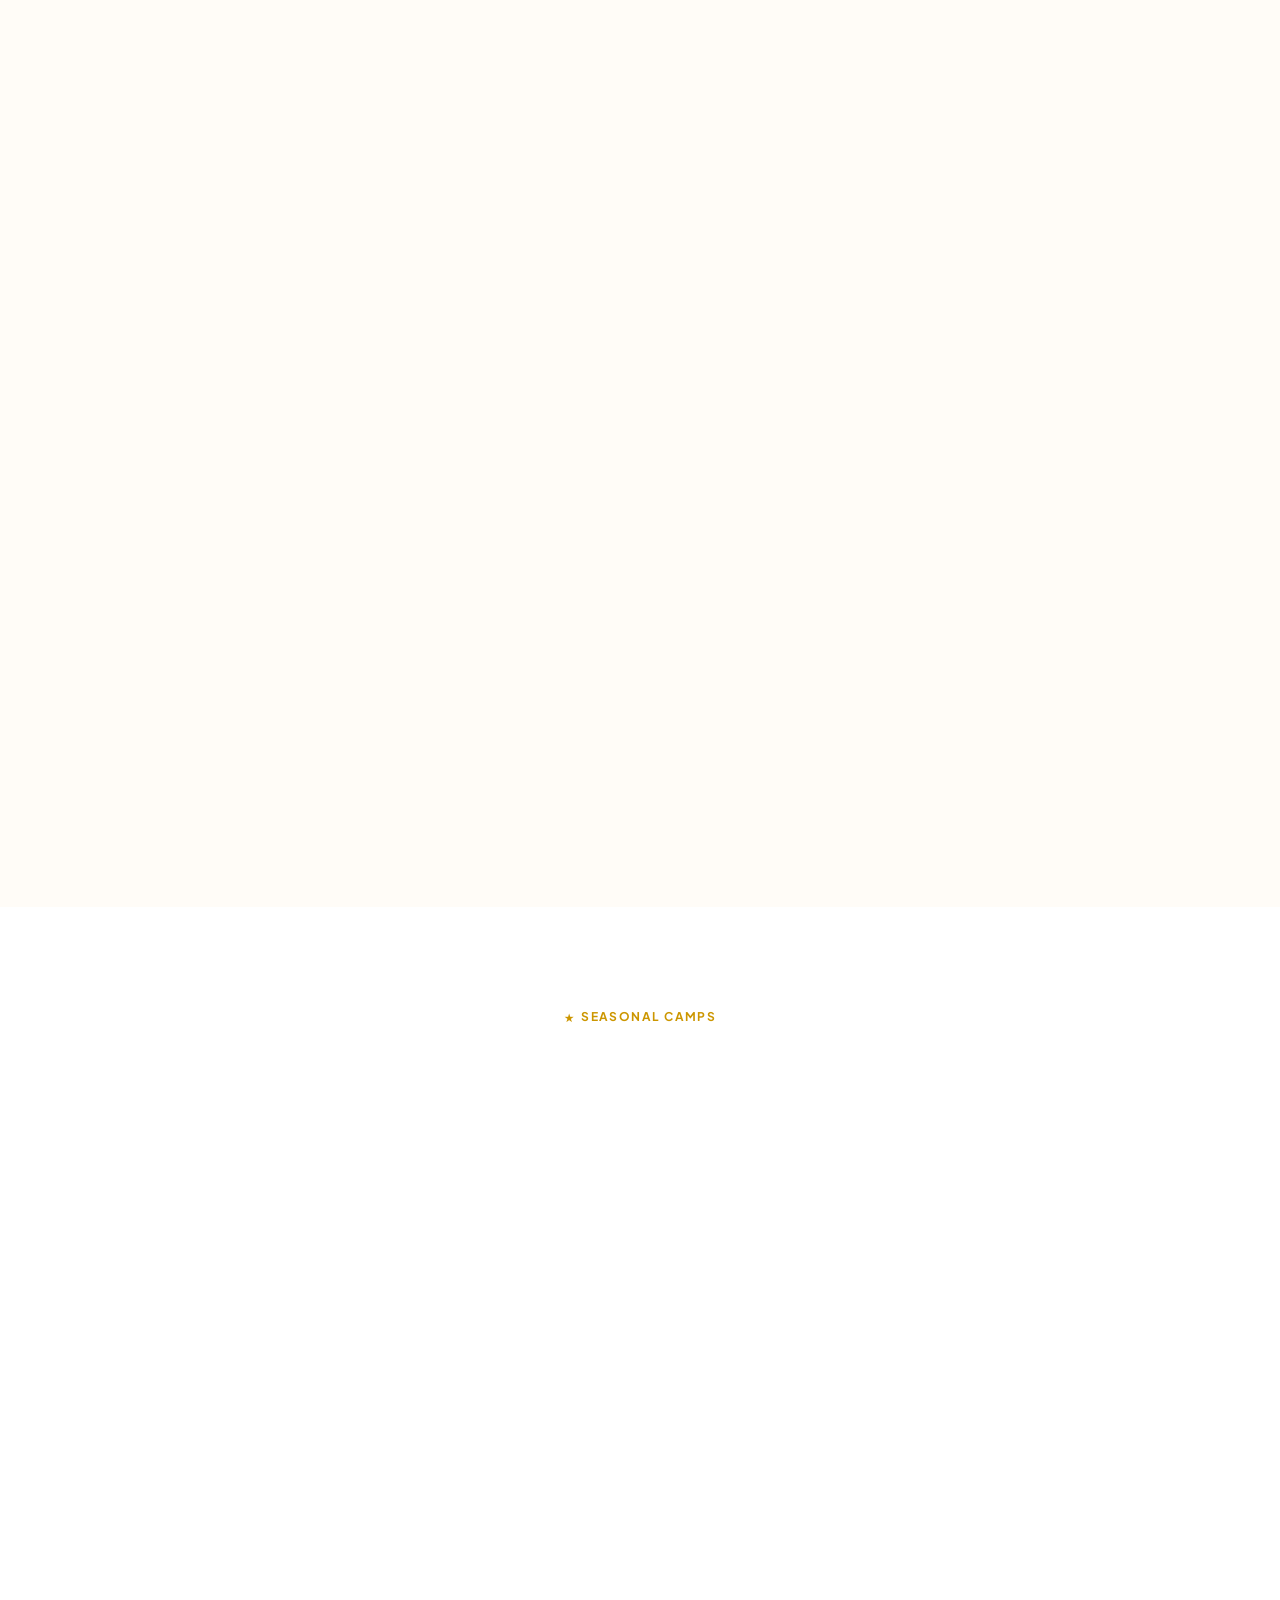
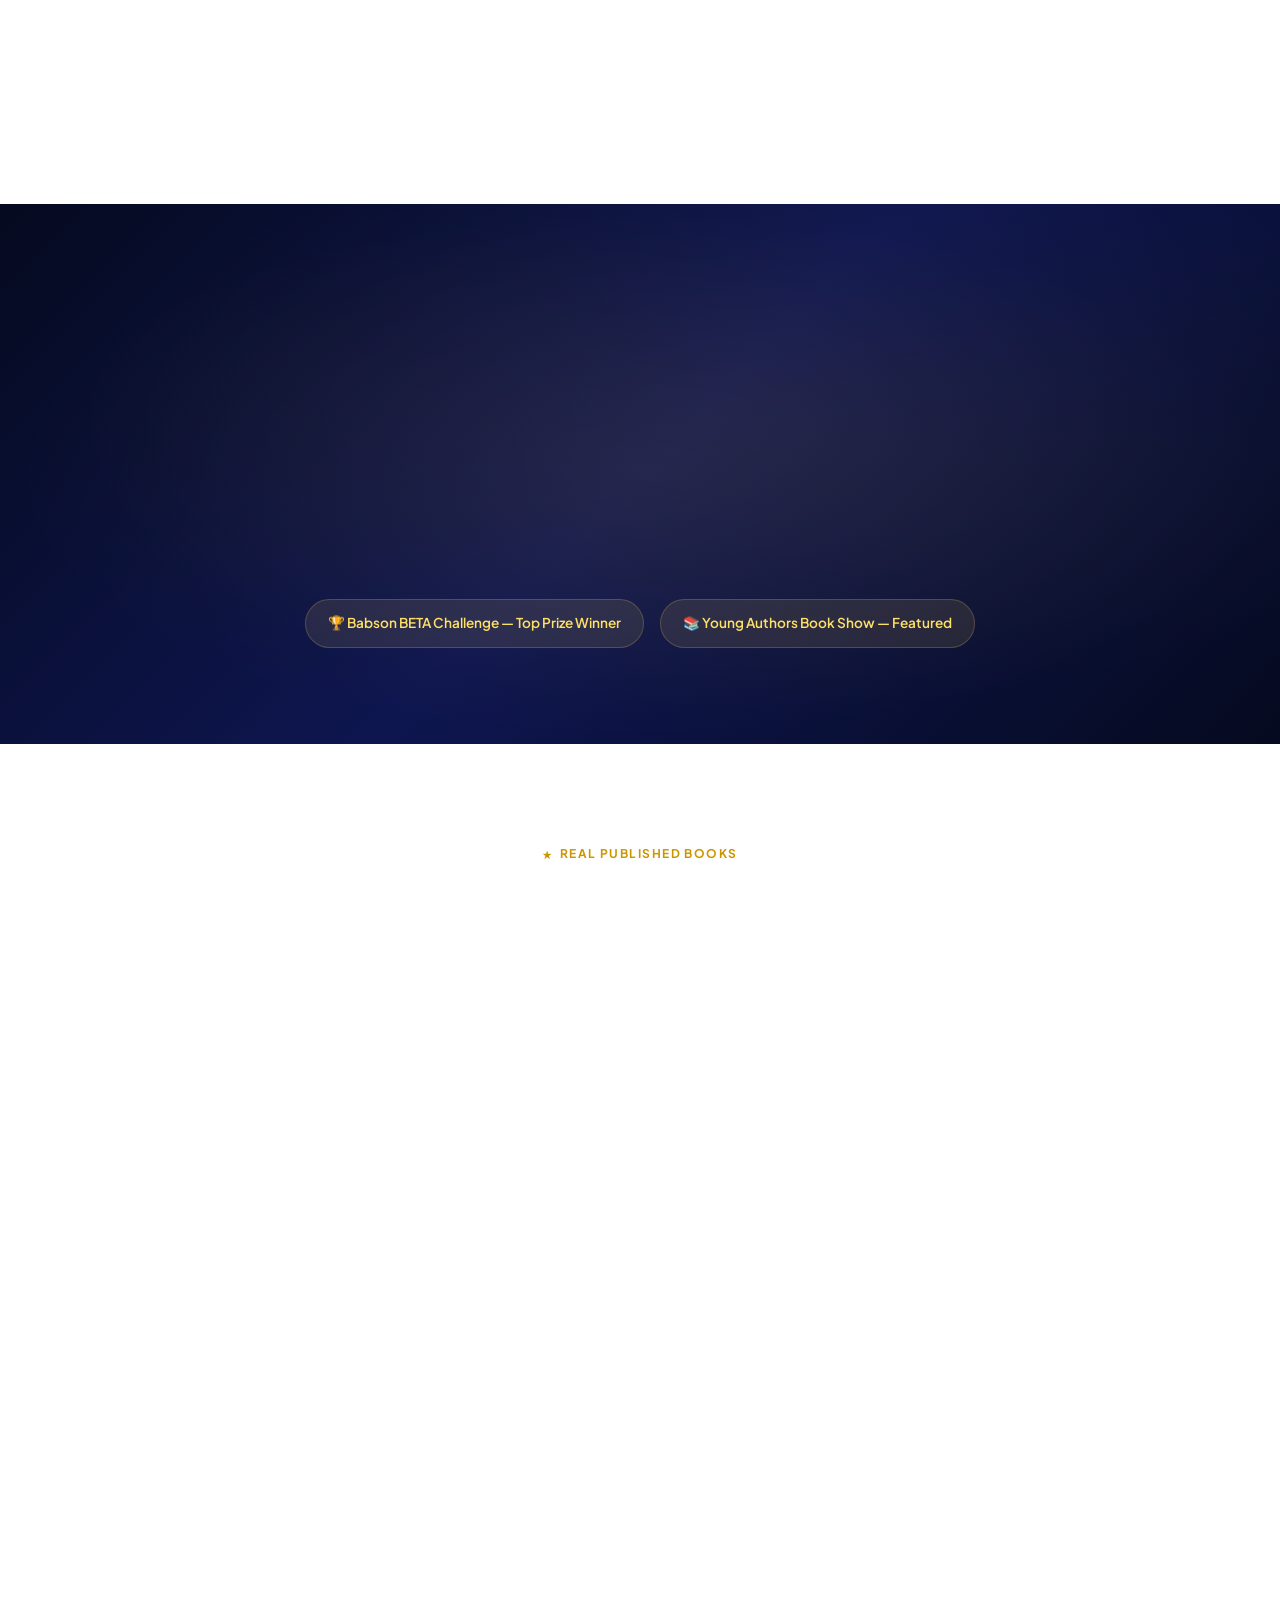
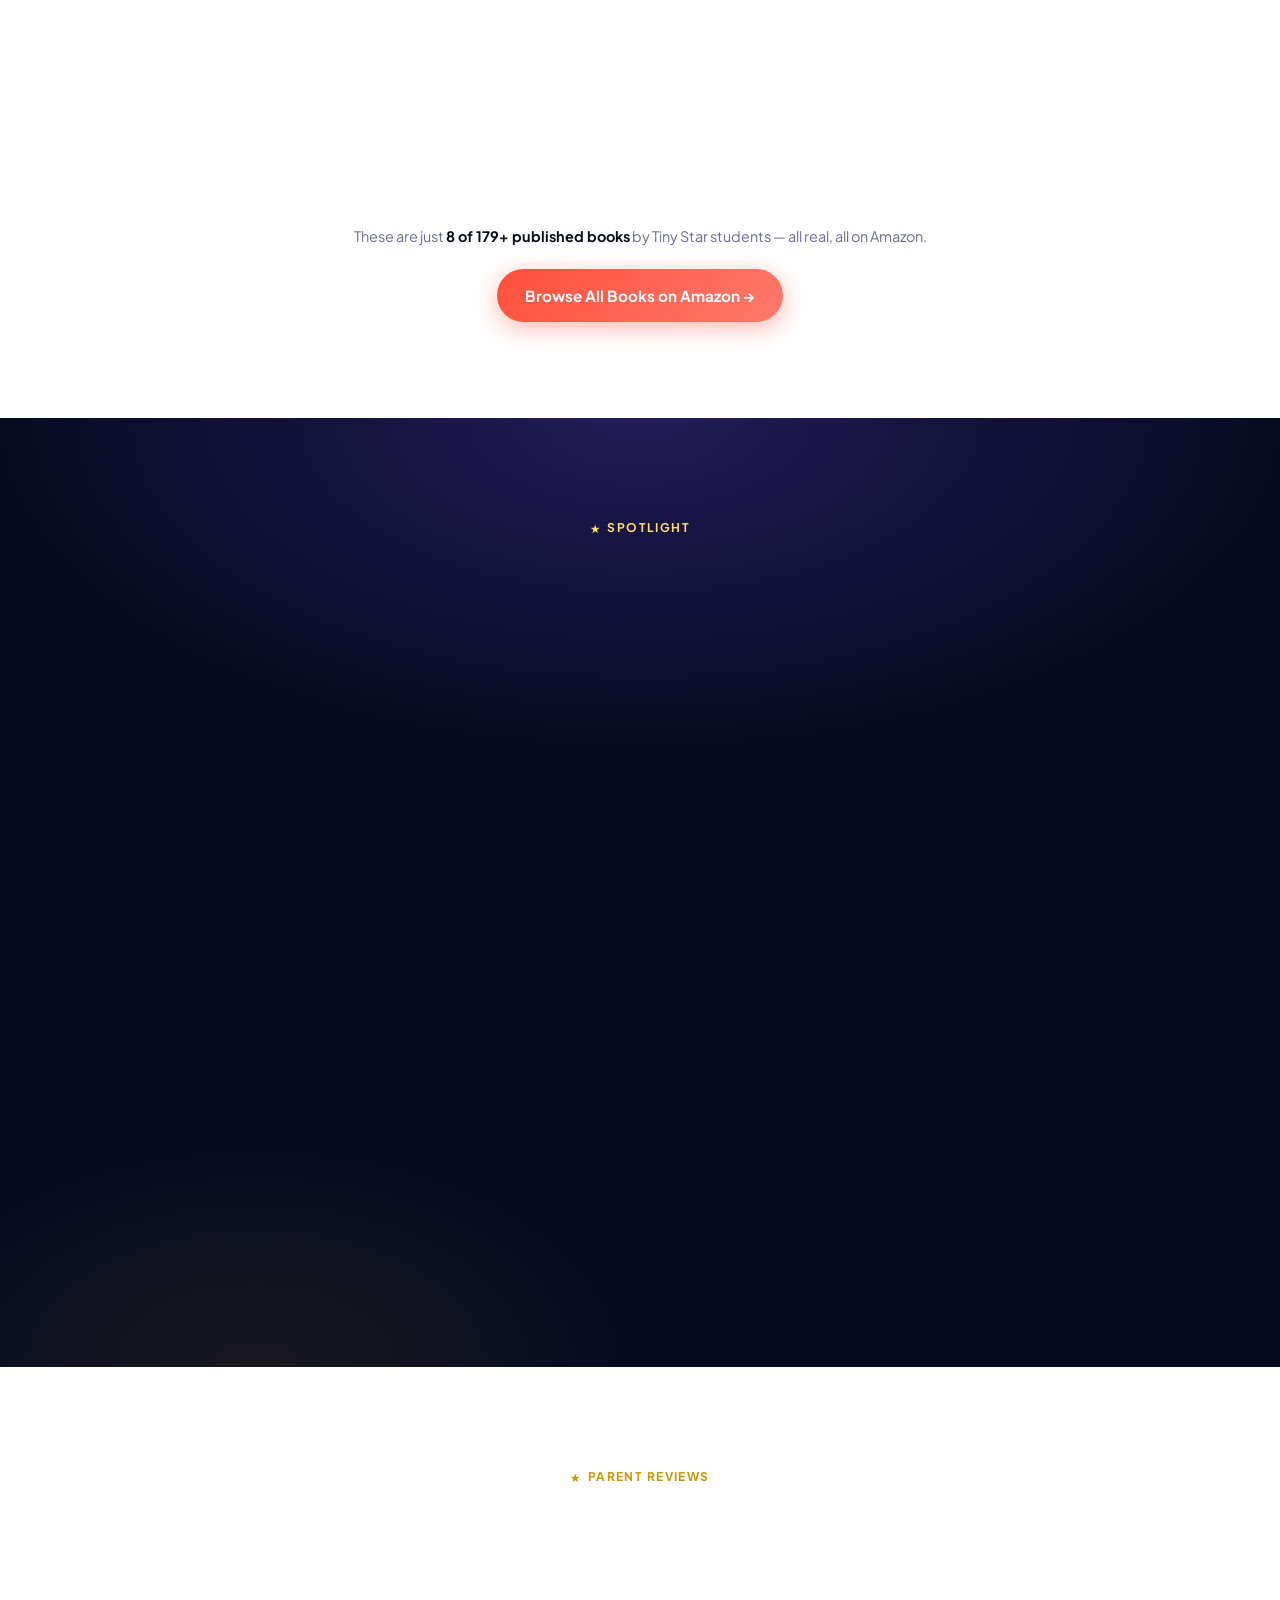
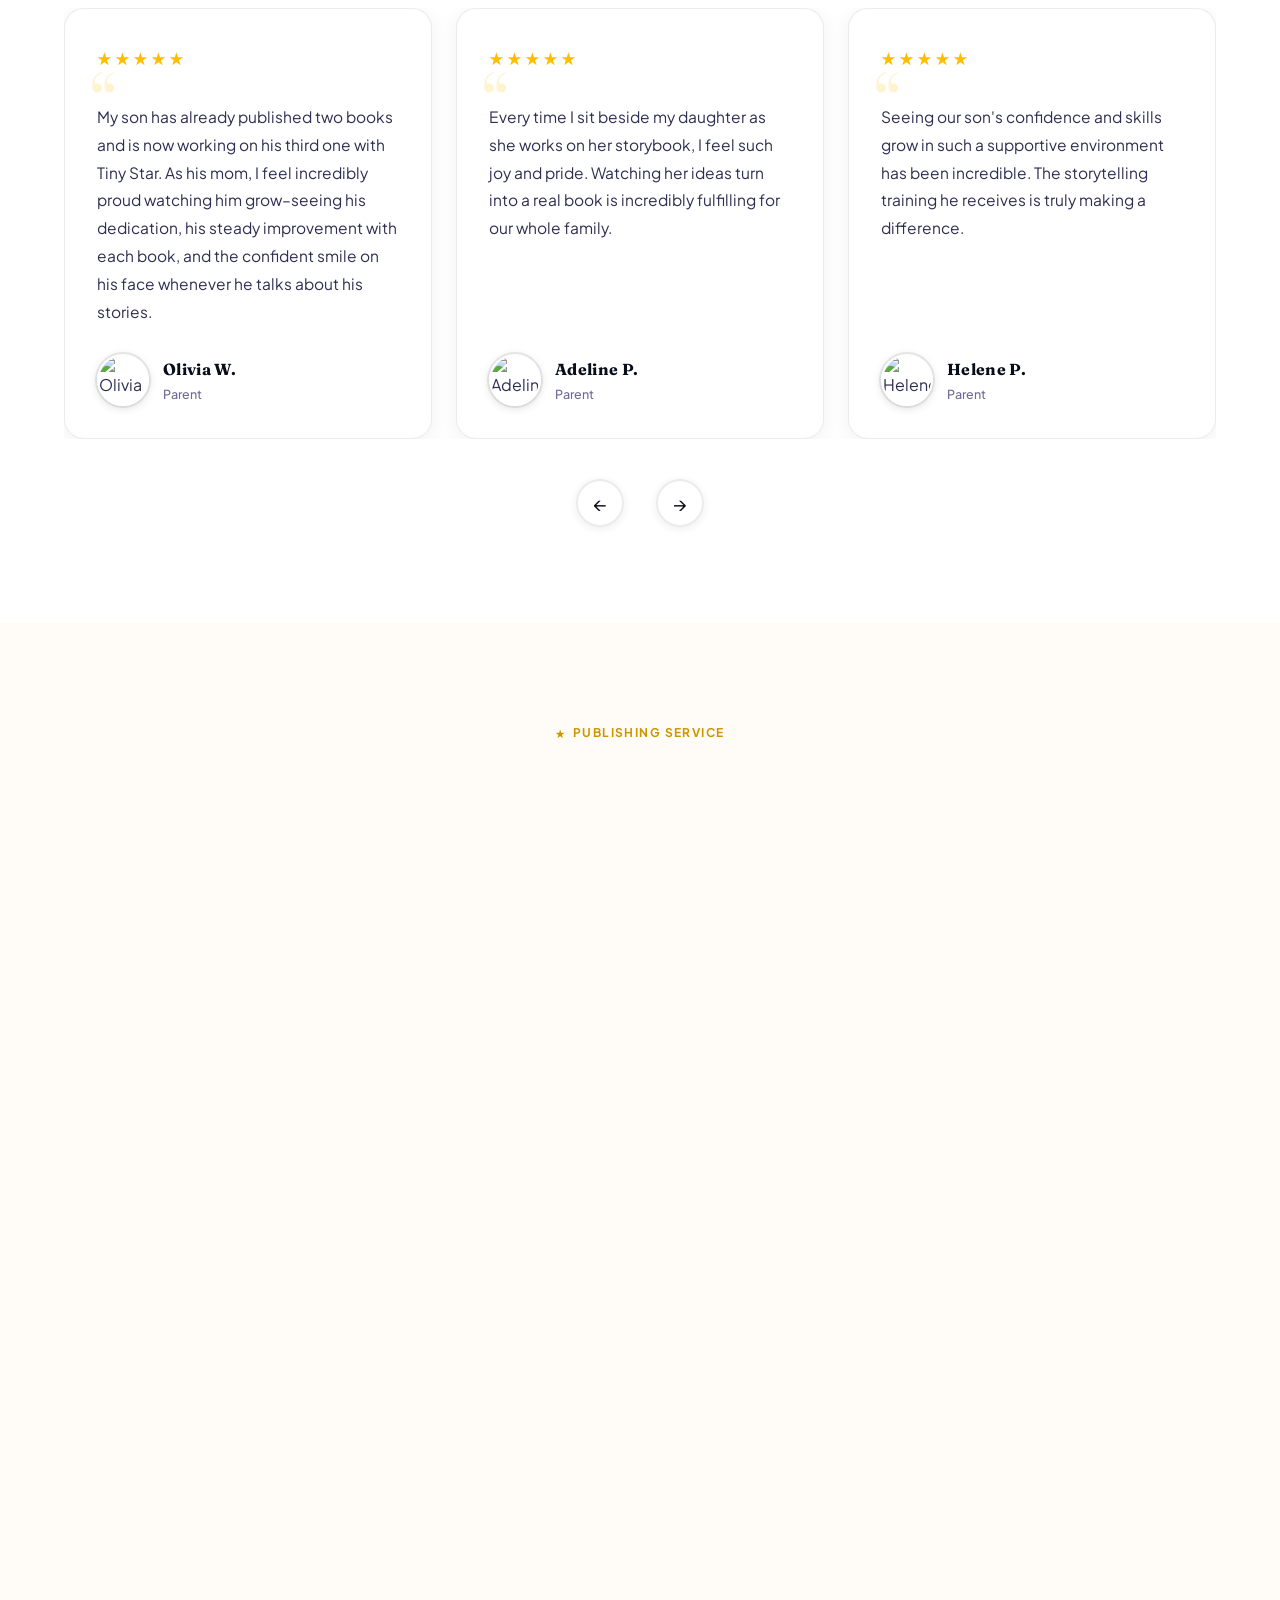
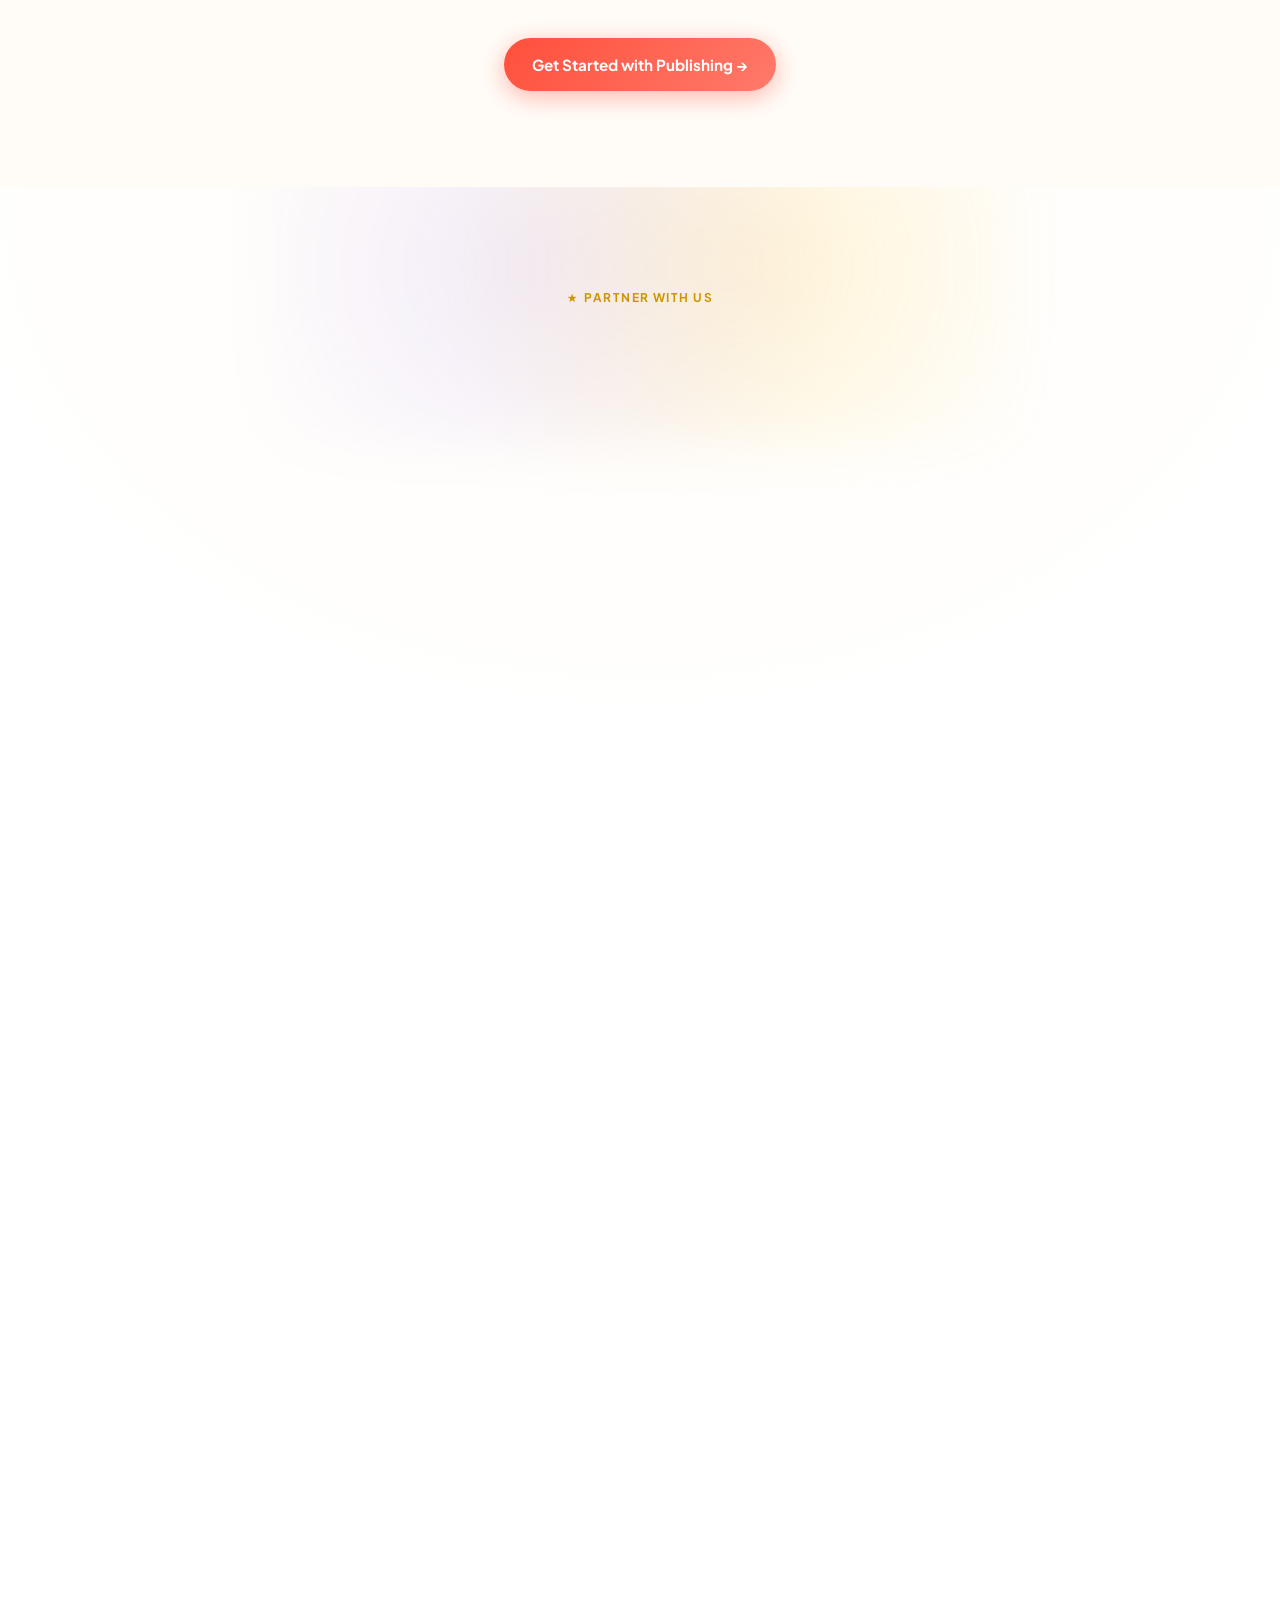
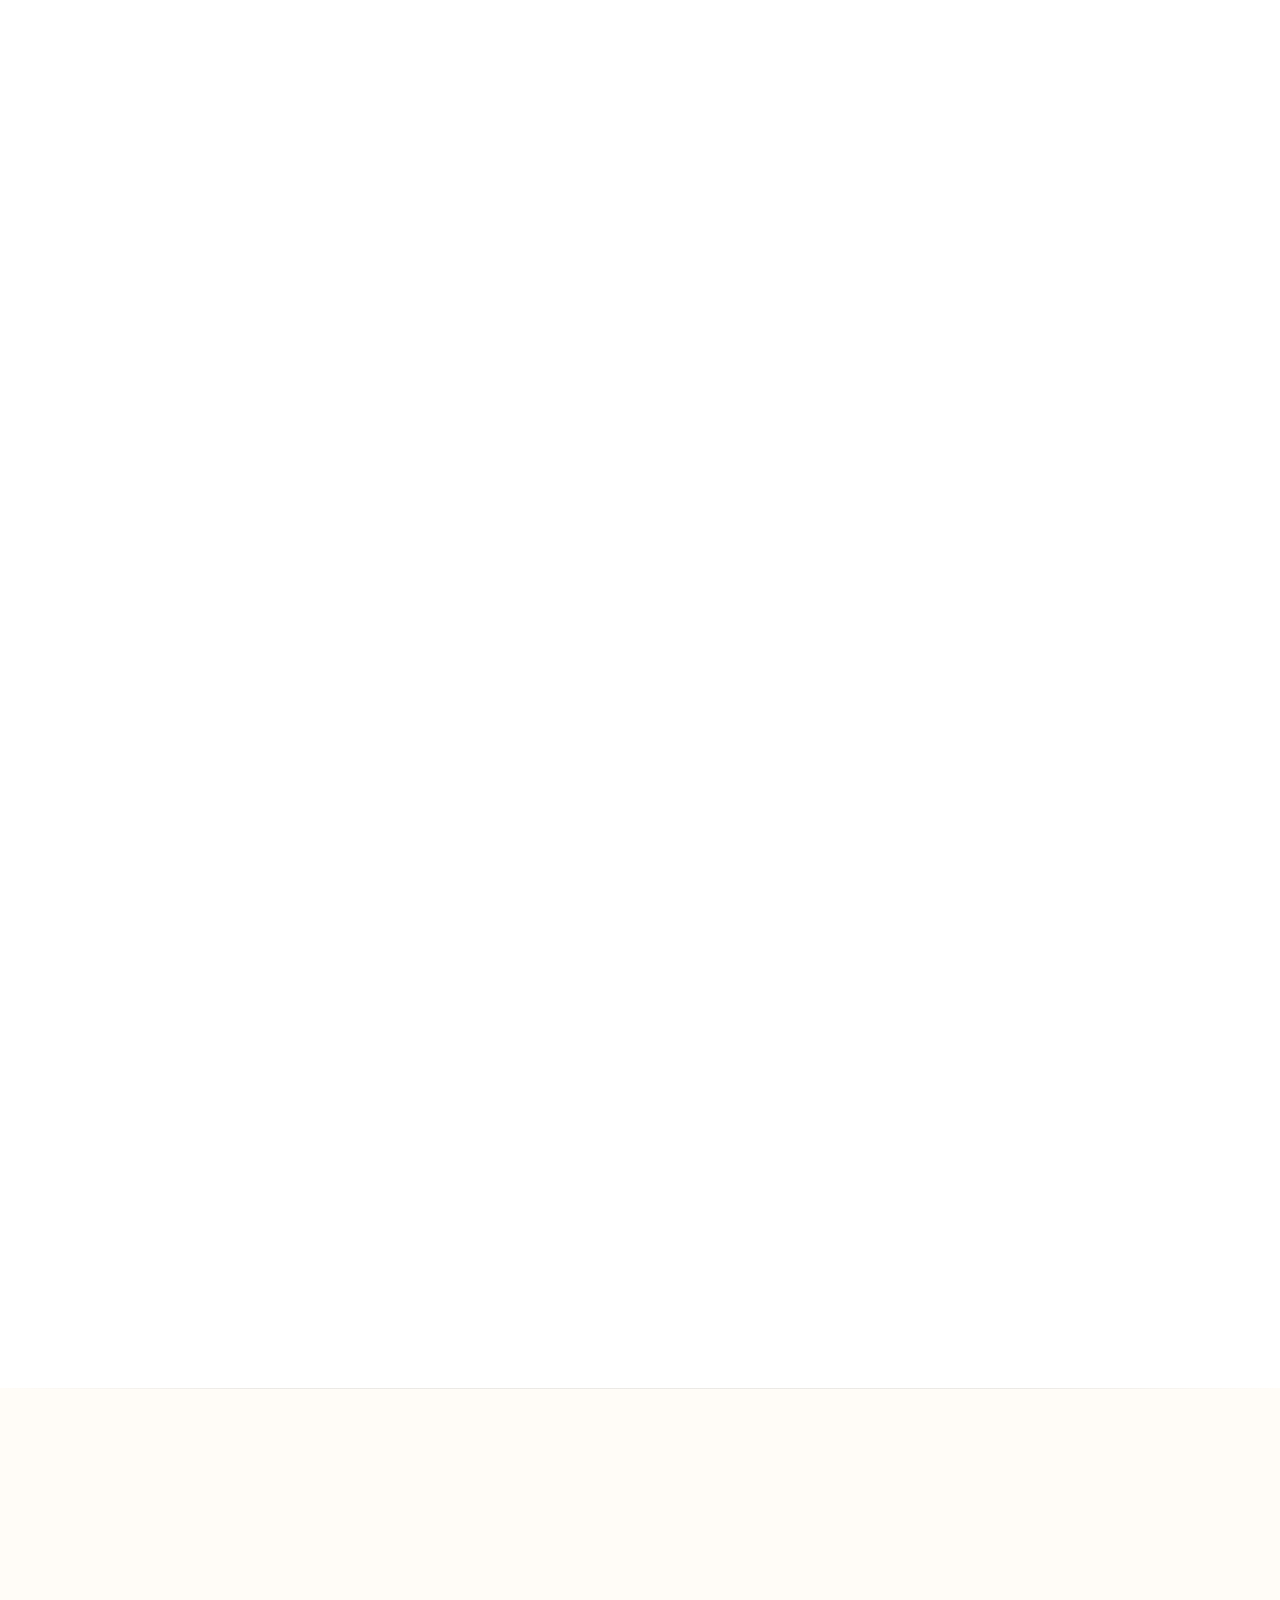
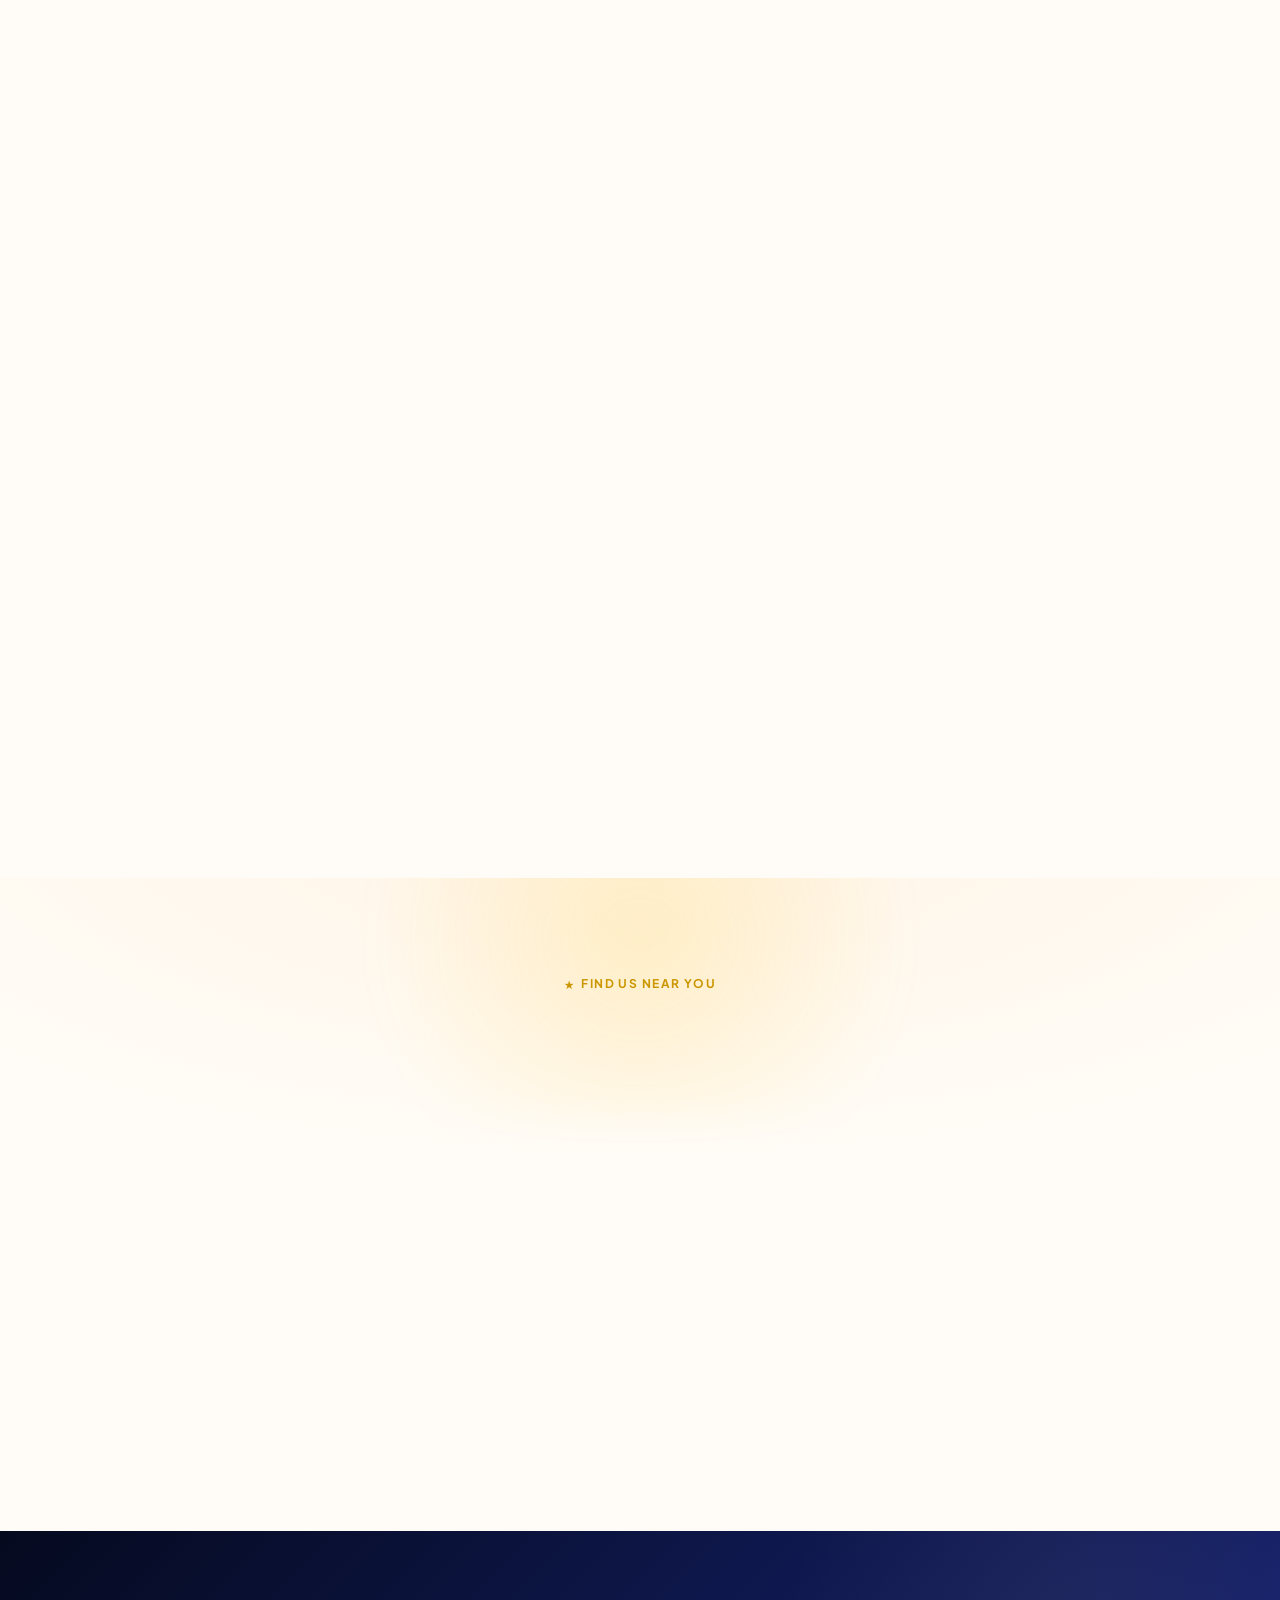
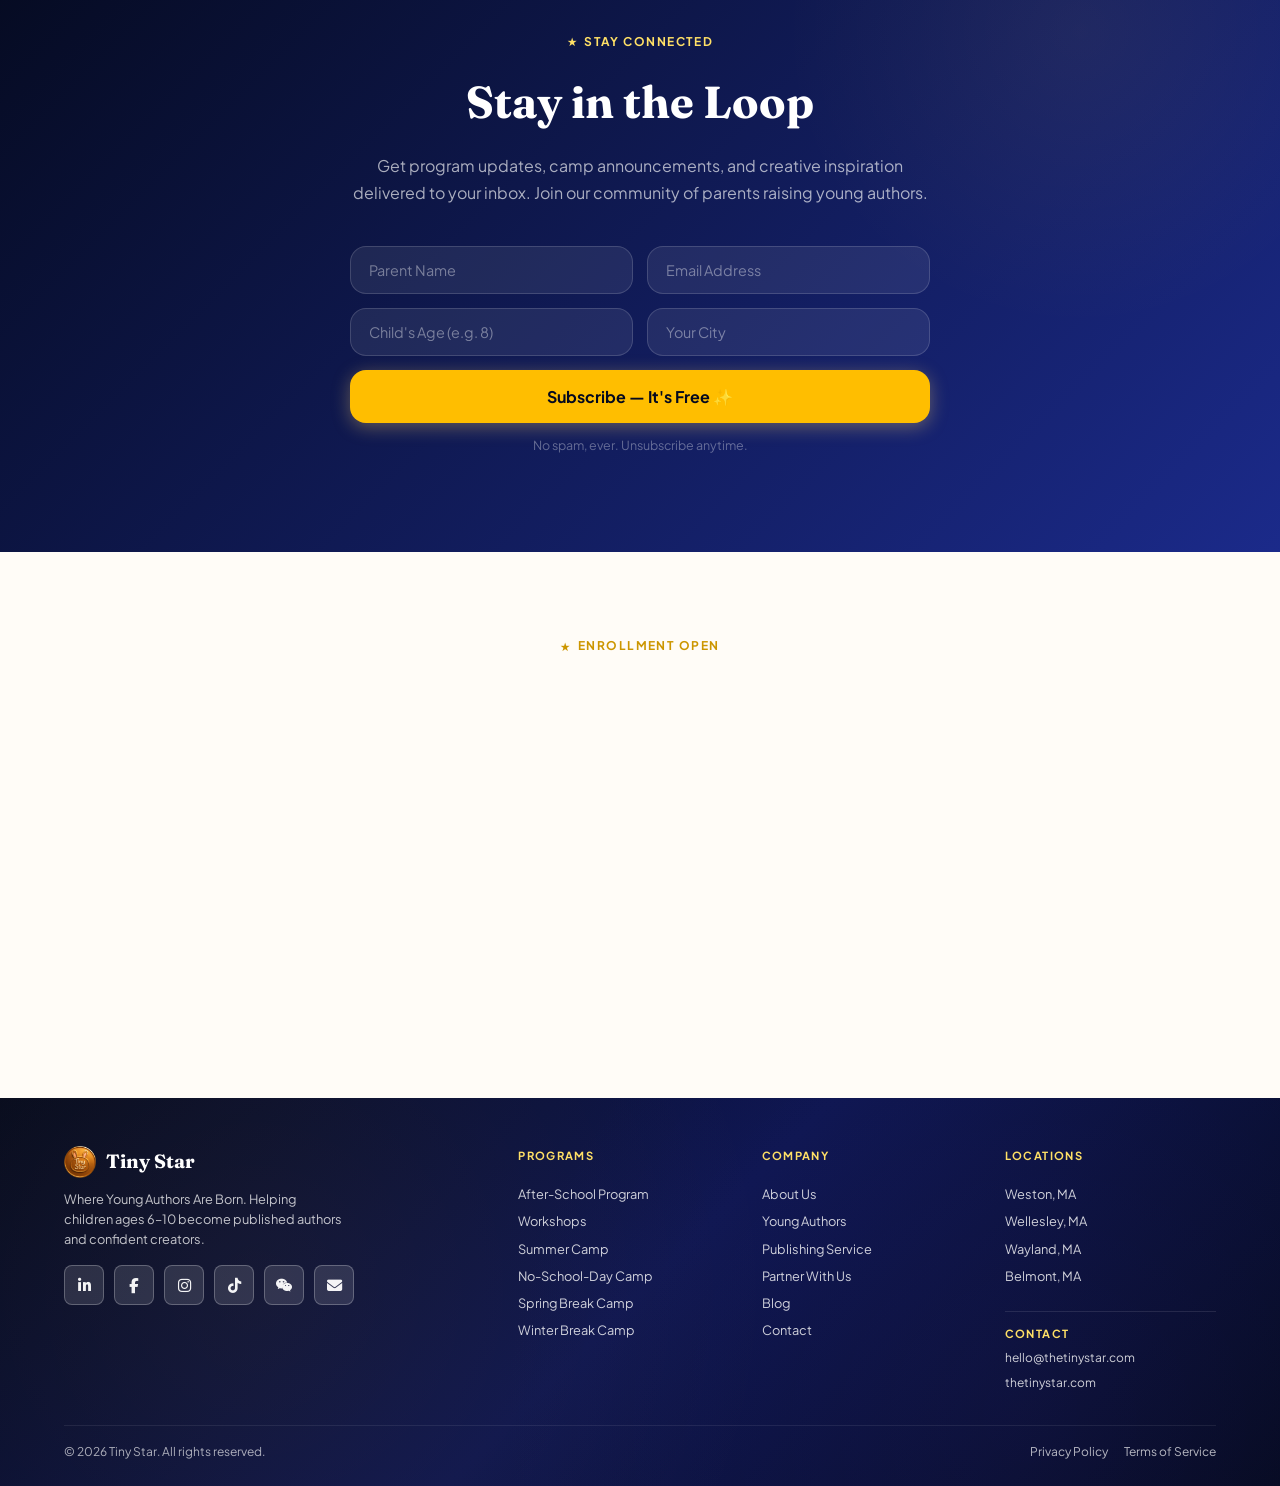
==== commit 53be9961: "feat/enhance-location-section" ====
--- a/index.html
+++ b/index.html
@@ -2642,6 +2642,7 @@
 
     <!-- ===== PARTNERS ===== -->
     <section class="partners section-pad" id="partners">
+      <div class="partners__glow"></div>
       <div class="container">
         <div class="partners__header">
           <div class="label">Partner With Us</div>
@@ -2661,7 +2662,7 @@
           </p>
         </div>
         <div class="partners__grid">
-          <div class="partner-tile reveal">
+          <div class="partner-tile partner-tile--gold reveal">
             <div class="partner-tile__icon">
               <svg
                 viewBox="0 0 48 48"
@@ -2713,7 +2714,7 @@
             </p>
           </div>
 
-          <div class="partner-tile reveal reveal-delay-1">
+          <div class="partner-tile partner-tile--teal reveal reveal-delay-1">
             <div class="partner-tile__icon">
               <svg
                 viewBox="0 0 48 48"
@@ -2783,7 +2784,7 @@
             </p>
           </div>
 
-          <div class="partner-tile reveal reveal-delay-2">
+          <div class="partner-tile partner-tile--purple reveal reveal-delay-2">
             <div class="partner-tile__icon">
               <svg
                 viewBox="0 0 48 48"
@@ -2838,7 +2839,7 @@
             </p>
           </div>
 
-          <div class="partner-tile reveal reveal-delay-3">
+          <div class="partner-tile partner-tile--coral reveal reveal-delay-3">
             <div class="partner-tile__icon">
               <svg
                 viewBox="0 0 48 48"
@@ -2901,7 +2902,7 @@
             </p>
           </div>
 
-          <div class="partner-tile reveal">
+          <div class="partner-tile partner-tile--blue reveal">
             <div class="partner-tile__icon">
               <svg
                 viewBox="0 0 48 48"
@@ -2950,7 +2951,7 @@
             </p>
           </div>
 
-          <div class="partner-tile reveal reveal-delay-1">
+          <div class="partner-tile partner-tile--orange reveal reveal-delay-1">
             <div class="partner-tile__icon">
               <svg
                 viewBox="0 0 48 48"
@@ -3011,7 +3012,7 @@
             </p>
           </div>
 
-          <div class="partner-tile reveal reveal-delay-2">
+          <div class="partner-tile partner-tile--mint reveal reveal-delay-2">
             <div class="partner-tile__icon">
               <svg
                 viewBox="0 0 48 48"
@@ -3052,7 +3053,7 @@
             </p>
           </div>
 
-          <div class="partner-tile reveal reveal-delay-3">
+          <div class="partner-tile partner-tile--lav reveal reveal-delay-3">
             <div class="partner-tile__icon">
               <svg
                 viewBox="0 0 48 48"
@@ -3306,36 +3307,104 @@
 
     <!-- ===== LOCATIONS ===== -->
     <section class="locations" id="locations">
+      <div class="locations__glow"></div>
       <div class="container">
         <div class="locations__header">
           <div class="label">Find Us Near You</div>
-          <h2 class="heading-md reveal">Our Locations</h2>
+          <h2 class="heading-lg reveal">Our Locations</h2>
+          <p class="locations__sub reveal reveal-delay-1">
+            Tiny Star programs run across four vibrant Massachusetts
+            communities — with more on the way.
+          </p>
         </div>
         <div class="locations__grid">
-          <div class="location-card reveal">
-            <div class="location-card__icon">📍</div>
+          <a
+            href="#register"
+            class="location-card location-card--gold reveal"
+          >
+            <div class="location-card__pin">
+              <svg viewBox="0 0 48 48" fill="none" aria-hidden="true">
+                <path
+                  class="location-card__pin-body"
+                  d="M24 4C15.7 4 9 10.7 9 19c0 10.5 13.2 23 14.1 23.8a1.3 1.3 0 0 0 1.8 0C25.8 42 39 29.5 39 19 39 10.7 32.3 4 24 4Z"
+                />
+                <circle class="location-card__pin-dot" cx="24" cy="19" r="6" />
+              </svg>
+              <span class="location-card__pulse"></span>
+            </div>
             <div class="location-card__name">Weston</div>
             <div class="location-card__state">Massachusetts</div>
-            <a href="#register" class="location-card__link">View Programs →</a>
-          </div>
-          <div class="location-card reveal reveal-delay-1">
-            <div class="location-card__icon">📍</div>
+            <div class="location-card__meta">
+              <span>3 school sites</span>
+            </div>
+            <span class="location-card__link">View Programs →</span>
+          </a>
+
+          <a
+            href="#register"
+            class="location-card location-card--teal reveal reveal-delay-1"
+          >
+            <div class="location-card__pin">
+              <svg viewBox="0 0 48 48" fill="none" aria-hidden="true">
+                <path
+                  class="location-card__pin-body"
+                  d="M24 4C15.7 4 9 10.7 9 19c0 10.5 13.2 23 14.1 23.8a1.3 1.3 0 0 0 1.8 0C25.8 42 39 29.5 39 19 39 10.7 32.3 4 24 4Z"
+                />
+                <circle class="location-card__pin-dot" cx="24" cy="19" r="6" />
+              </svg>
+              <span class="location-card__pulse"></span>
+            </div>
             <div class="location-card__name">Wellesley</div>
             <div class="location-card__state">Massachusetts</div>
-            <a href="#register" class="location-card__link">View Programs →</a>
-          </div>
-          <div class="location-card reveal reveal-delay-2">
-            <div class="location-card__icon">📍</div>
+            <div class="location-card__meta">
+              <span>2 school sites</span>
+            </div>
+            <span class="location-card__link">View Programs →</span>
+          </a>
+
+          <a
+            href="#register"
+            class="location-card location-card--purple reveal reveal-delay-2"
+          >
+            <div class="location-card__pin">
+              <svg viewBox="0 0 48 48" fill="none" aria-hidden="true">
+                <path
+                  class="location-card__pin-body"
+                  d="M24 4C15.7 4 9 10.7 9 19c0 10.5 13.2 23 14.1 23.8a1.3 1.3 0 0 0 1.8 0C25.8 42 39 29.5 39 19 39 10.7 32.3 4 24 4Z"
+                />
+                <circle class="location-card__pin-dot" cx="24" cy="19" r="6" />
+              </svg>
+              <span class="location-card__pulse"></span>
+            </div>
             <div class="location-card__name">Wayland</div>
             <div class="location-card__state">Massachusetts</div>
-            <a href="#register" class="location-card__link">View Programs →</a>
-          </div>
-          <div class="location-card reveal reveal-delay-3">
-            <div class="location-card__icon">📍</div>
+            <div class="location-card__meta">
+              <span>2 school sites</span>
+            </div>
+            <span class="location-card__link">View Programs →</span>
+          </a>
+
+          <a
+            href="#register"
+            class="location-card location-card--coral reveal reveal-delay-3"
+          >
+            <div class="location-card__pin">
+              <svg viewBox="0 0 48 48" fill="none" aria-hidden="true">
+                <path
+                  class="location-card__pin-body"
+                  d="M24 4C15.7 4 9 10.7 9 19c0 10.5 13.2 23 14.1 23.8a1.3 1.3 0 0 0 1.8 0C25.8 42 39 29.5 39 19 39 10.7 32.3 4 24 4Z"
+                />
+                <circle class="location-card__pin-dot" cx="24" cy="19" r="6" />
+              </svg>
+              <span class="location-card__pulse"></span>
+            </div>
             <div class="location-card__name">Belmont</div>
             <div class="location-card__state">Massachusetts</div>
-            <a href="#register" class="location-card__link">View Programs →</a>
-          </div>
+            <div class="location-card__meta">
+              <span>1 school site</span>
+            </div>
+            <span class="location-card__link">View Programs →</span>
+          </a>
         </div>
       </div>
     </section>
--- a/styles.css
+++ b/styles.css
@@ -1632,44 +1632,125 @@
 .publishing__cta { text-align: center; }
 
 /* ===== PARTNERS ===== */
-.partners { background: var(--white); padding: 96px 0; }
-.partners__header { text-align: center; margin-bottom: 56px; }
+.partners {
+  position: relative;
+  background:
+    radial-gradient(110% 80% at 50% 0%, var(--cream) 0%, var(--white) 55%);
+  padding: 96px 0;
+  overflow: hidden;
+}
+.partners__glow {
+  position: absolute;
+  top: -100px;
+  left: 50%;
+  transform: translateX(-50%);
+  width: 760px;
+  height: 360px;
+  background:
+    radial-gradient(circle at 35% 50%, color-mix(in srgb, var(--purple) 10%, transparent), transparent 60%),
+    radial-gradient(circle at 65% 50%, color-mix(in srgb, var(--gold) 14%, transparent), transparent 60%);
+  filter: blur(24px);
+  pointer-events: none;
+}
+.partners__header { text-align: center; margin-bottom: 56px; position: relative; }
 .partners__grid {
   display: grid;
   grid-template-columns: repeat(4, 1fr);
   gap: 20px;
   margin-bottom: 48px;
+  position: relative;
 }
 .partner-tile {
+  --accent: var(--gold);
+  --accent-soft: color-mix(in srgb, var(--accent) 14%, transparent);
+  position: relative;
   background: var(--cream);
   border-radius: var(--r-lg);
-  padding: 32px 24px;
+  padding: 34px 24px;
   text-align: center;
   border: 1px solid var(--border);
-  transition: all 0.3s ease;
+  box-shadow: var(--shadow-sm);
+  overflow: hidden;
+  isolation: isolate;
   cursor: default;
+  transition: transform 0.4s cubic-bezier(0.22, 1, 0.36, 1),
+              box-shadow 0.4s ease, border-color 0.4s ease;
+}
+/* Per-tile accent colours (soft tint derived from the accent token) */
+.partner-tile--gold   { --accent: var(--gold); }
+.partner-tile--teal   { --accent: var(--teal); }
+.partner-tile--purple { --accent: var(--purple); }
+.partner-tile--coral  { --accent: var(--coral); }
+.partner-tile--blue   { --accent: var(--blue-light); }
+.partner-tile--orange { --accent: var(--orange); }
+.partner-tile--mint   { --accent: var(--mint); }
+.partner-tile--lav    { --accent: var(--lavender); }
+
+/* Top accent bar */
+.partner-tile::before {
+  content: "";
+  position: absolute;
+  top: 0; left: 0; right: 0;
+  height: 4px;
+  background: var(--accent);
+  transform: scaleX(0);
+  transform-origin: left;
+  transition: transform 0.45s cubic-bezier(0.22, 1, 0.36, 1);
+}
+/* Soft colour wash from the top */
+.partner-tile::after {
+  content: "";
+  position: absolute;
+  inset: 0;
+  z-index: -1;
+  background: radial-gradient(120% 70% at 50% 0%, var(--accent-soft), transparent 72%);
+  opacity: 0;
+  transition: opacity 0.45s ease;
 }
 .partner-tile:hover {
-  background: var(--navy);
+  transform: translateY(-8px);
   border-color: transparent;
-  transform: translateY(-4px);
   box-shadow: var(--shadow-lg);
 }
-.partner-tile:hover .partner-tile__title,
-.partner-tile:hover .partner-tile__desc { color: var(--white); }
-.partner-tile:hover .partner-tile__title { color: var(--gold); }
+.partner-tile:hover::before { transform: scaleX(1); }
+.partner-tile:hover::after  { opacity: 1; }
+.partner-tile:hover .partner-tile__title { color: var(--accent); }
+
+/* Icon disc */
 .partner-tile__icon {
-  width: 52px; height: 52px;
-  margin: 0 auto 16px;
+  position: relative;
+  width: 64px; height: 64px;
+  margin: 0 auto 18px;
   display: flex; align-items: center; justify-content: center;
-  color: var(--navy);
-  transition: color 0.3s;
-}
-.partner-tile__icon svg { width: 48px; height: 48px; }
-.partner-tile:hover .partner-tile__icon { color: var(--gold); }
+  border-radius: 50%;
+  color: var(--accent);
+  background: var(--accent-soft);
+  transition: transform 0.4s cubic-bezier(0.34, 1.56, 0.64, 1),
+              box-shadow 0.4s ease;
+}
+.partner-tile__icon svg {
+  width: 36px; height: 36px;
+  position: relative;
+  z-index: 1;
+  transition: transform 0.4s ease;
+}
+.partner-tile:hover .partner-tile__icon {
+  transform: translateY(-4px) scale(1.08);
+  box-shadow: 0 10px 22px var(--accent-soft),
+              0 0 0 6px var(--accent-soft);
+  animation: partnerWobble 0.6s ease;
+}
+@media (prefers-reduced-motion: reduce) {
+  .partner-tile:hover .partner-tile__icon { animation: none; }
+}
+@keyframes partnerWobble {
+  0%, 100% { rotate: 0deg; }
+  30%      { rotate: -7deg; }
+  60%      { rotate: 5deg; }
+}
 .partner-tile__title {
   font-family: var(--font-display);
-  font-size: 1rem;
+  font-size: 1.05rem;
   font-weight: 700;
   color: var(--text-dark);
   margin-bottom: 6px;
@@ -1682,15 +1763,31 @@
   transition: color 0.3s;
 }
 .partners__cta {
+  position: relative;
   text-align: center;
-  background: var(--cream);
+  background:
+    radial-gradient(130% 130% at 50% 0%, var(--indigo) 0%, var(--navy) 70%);
   border-radius: var(--r-xl);
-  padding: 48px;
-  border: 1px solid var(--border);
-}
+  padding: 56px 48px;
+  border: 1px solid transparent;
+  overflow: hidden;
+  box-shadow: var(--shadow-lg);
+}
+.partners__cta::before {
+  content: "";
+  position: absolute;
+  inset: 0;
+  background:
+    radial-gradient(circle at 20% 20%, color-mix(in srgb, var(--gold) 18%, transparent), transparent 45%),
+    radial-gradient(circle at 80% 80%, color-mix(in srgb, var(--purple) 22%, transparent), transparent 45%);
+  pointer-events: none;
+}
+.partners__cta > * { position: relative; z-index: 1; }
+.partners__cta .label { color: var(--gold-light); }
+.partners__cta .heading-md { color: var(--white); }
 .partners__cta p {
   font-size: 1.05rem;
-  color: var(--text-body);
+  color: rgba(255,255,255,0.75);
   margin: 12px 0 28px;
   max-width: 480px;
   margin-left: auto;
@@ -1801,45 +1898,188 @@
 }
 
 /* ===== LOCATIONS ===== */
-.locations { background: var(--cream-dark); padding: 72px 0; }
-.locations__header { text-align: center; margin-bottom: 44px; }
+.locations {
+  position: relative;
+  background:
+    radial-gradient(120% 90% at 50% -10%, var(--cream-dark) 0%, var(--cream) 60%);
+  padding: 92px 0;
+  overflow: hidden;
+}
+.locations__glow {
+  position: absolute;
+  top: -120px;
+  left: 50%;
+  transform: translateX(-50%);
+  width: 700px;
+  height: 360px;
+  background: radial-gradient(circle, color-mix(in srgb, var(--gold) 16%, transparent), transparent 68%);
+  filter: blur(20px);
+  pointer-events: none;
+}
+.locations__header { text-align: center; margin-bottom: 52px; position: relative; }
+.locations__sub {
+  color: var(--text-body);
+  margin-top: 14px;
+  max-width: 460px;
+  margin-left: auto;
+  margin-right: auto;
+  font-size: 0.98rem;
+  line-height: 1.6;
+}
 .locations__grid {
   display: grid;
   grid-template-columns: repeat(4, 1fr);
-  gap: 20px;
+  gap: 22px;
+  position: relative;
 }
 .location-card {
+  --accent: var(--gold);
+  --accent-soft: color-mix(in srgb, var(--accent) 16%, transparent);
+  position: relative;
+  display: block;
   background: var(--white);
   border-radius: var(--r-lg);
-  padding: 28px 24px;
+  padding: 34px 24px 28px;
   text-align: center;
   border: 1px solid var(--border);
-  transition: all 0.3s ease;
-}
-.location-card:hover { transform: translateY(-4px); box-shadow: var(--shadow-md); }
-.location-card__icon { font-size: 2rem; margin-bottom: 10px; }
+  box-shadow: var(--shadow-sm);
+  overflow: hidden;
+  isolation: isolate;
+  transition: transform 0.4s cubic-bezier(0.22, 1, 0.36, 1),
+              box-shadow 0.4s ease, border-color 0.4s ease;
+}
+/* Per-card accent colours (soft tint derived from the accent token) */
+.location-card--gold   { --accent: var(--gold); }
+.location-card--teal   { --accent: var(--teal); }
+.location-card--purple { --accent: var(--purple); }
+.location-card--coral  { --accent: var(--coral); }
+
+/* Top accent bar that grows on hover */
+.location-card::before {
+  content: "";
+  position: absolute;
+  top: 0; left: 0; right: 0;
+  height: 4px;
+  background: var(--accent);
+  transform: scaleX(0);
+  transform-origin: left;
+  transition: transform 0.45s cubic-bezier(0.22, 1, 0.36, 1);
+}
+/* Soft colour wash that fades in on hover */
+.location-card::after {
+  content: "";
+  position: absolute;
+  inset: 0;
+  z-index: -1;
+  background: radial-gradient(120% 80% at 50% 0%, var(--accent-soft), transparent 70%);
+  opacity: 0;
+  transition: opacity 0.45s ease;
+}
+.location-card:hover,
+.location-card:focus-visible {
+  transform: translateY(-8px);
+  box-shadow: var(--shadow-lg);
+  border-color: transparent;
+}
+.location-card:hover::before,
+.location-card:focus-visible::before { transform: scaleX(1); }
+.location-card:hover::after,
+.location-card:focus-visible::after { opacity: 1; }
+
+/* Pin */
+.location-card__pin {
+  position: relative;
+  width: 56px;
+  height: 56px;
+  margin: 0 auto 16px;
+  display: grid;
+  place-items: center;
+}
+.location-card__pin svg {
+  width: 44px;
+  height: 44px;
+  position: relative;
+  z-index: 2;
+  filter: drop-shadow(0 6px 10px rgba(8,13,40,0.18));
+  animation: locFloat 3.4s ease-in-out infinite;
+}
+.location-card--teal   .location-card__pin svg { animation-delay: -0.8s; }
+.location-card--purple .location-card__pin svg { animation-delay: -1.6s; }
+.location-card--coral  .location-card__pin svg { animation-delay: -2.4s; }
+.location-card__pin-body { fill: var(--accent); }
+.location-card__pin-dot  { fill: var(--white); }
+@keyframes locFloat {
+  0%, 100% { transform: translateY(0); }
+  50%      { transform: translateY(-6px); }
+}
+/* Pulsing halo under the pin */
+.location-card__pulse {
+  position: absolute;
+  bottom: 6px;
+  left: 50%;
+  width: 26px;
+  height: 8px;
+  transform: translateX(-50%);
+  border-radius: 50%;
+  background: var(--accent);
+  opacity: 0.18;
+  z-index: 1;
+  animation: locPulse 3.4s ease-in-out infinite;
+}
+.location-card--teal   .location-card__pulse { animation-delay: -0.8s; }
+.location-card--purple .location-card__pulse { animation-delay: -1.6s; }
+.location-card--coral  .location-card__pulse { animation-delay: -2.4s; }
+@keyframes locPulse {
+  0%, 100% { transform: translateX(-50%) scale(1);   opacity: 0.22; }
+  50%      { transform: translateX(-50%) scale(0.7); opacity: 0.10; }
+}
+
 .location-card__name {
   font-family: var(--font-display);
-  font-size: 1.15rem;
+  font-size: 1.3rem;
   font-weight: 700;
   color: var(--text-dark);
-  margin-bottom: 6px;
+  margin-bottom: 4px;
 }
 .location-card__state {
-  font-size: 0.82rem;
+  font-size: 0.8rem;
   color: var(--text-muted);
-  font-weight: 500;
-  margin-bottom: 16px;
+  font-weight: 600;
+  text-transform: uppercase;
+  letter-spacing: 0.06em;
+  margin-bottom: 14px;
+}
+.location-card__meta {
+  display: inline-flex;
+  align-items: center;
+  gap: 6px;
+  font-size: 0.78rem;
+  font-weight: 600;
+  color: var(--accent);
+  background: var(--accent-soft);
+  padding: 4px 12px;
+  border-radius: var(--r-full);
+  margin-bottom: 18px;
 }
 .location-card__link {
-  font-size: 0.82rem;
-  font-weight: 700;
-  color: var(--blue-mid);
   display: inline-flex;
   align-items: center;
-  gap: 4px;
-}
-.location-card__link:hover { text-decoration: underline; }
+  gap: 5px;
+  font-size: 0.85rem;
+  font-weight: 700;
+  color: var(--text-dark);
+  transition: gap 0.3s ease, color 0.3s ease;
+}
+.location-card:hover .location-card__link,
+.location-card:focus-visible .location-card__link {
+  color: var(--accent);
+  gap: 10px;
+}
+
+@media (prefers-reduced-motion: reduce) {
+  .location-card__pin svg,
+  .location-card__pulse { animation: none; }
+}
 
 /* ===== SUBSCRIBE ===== */
 .subscribe {
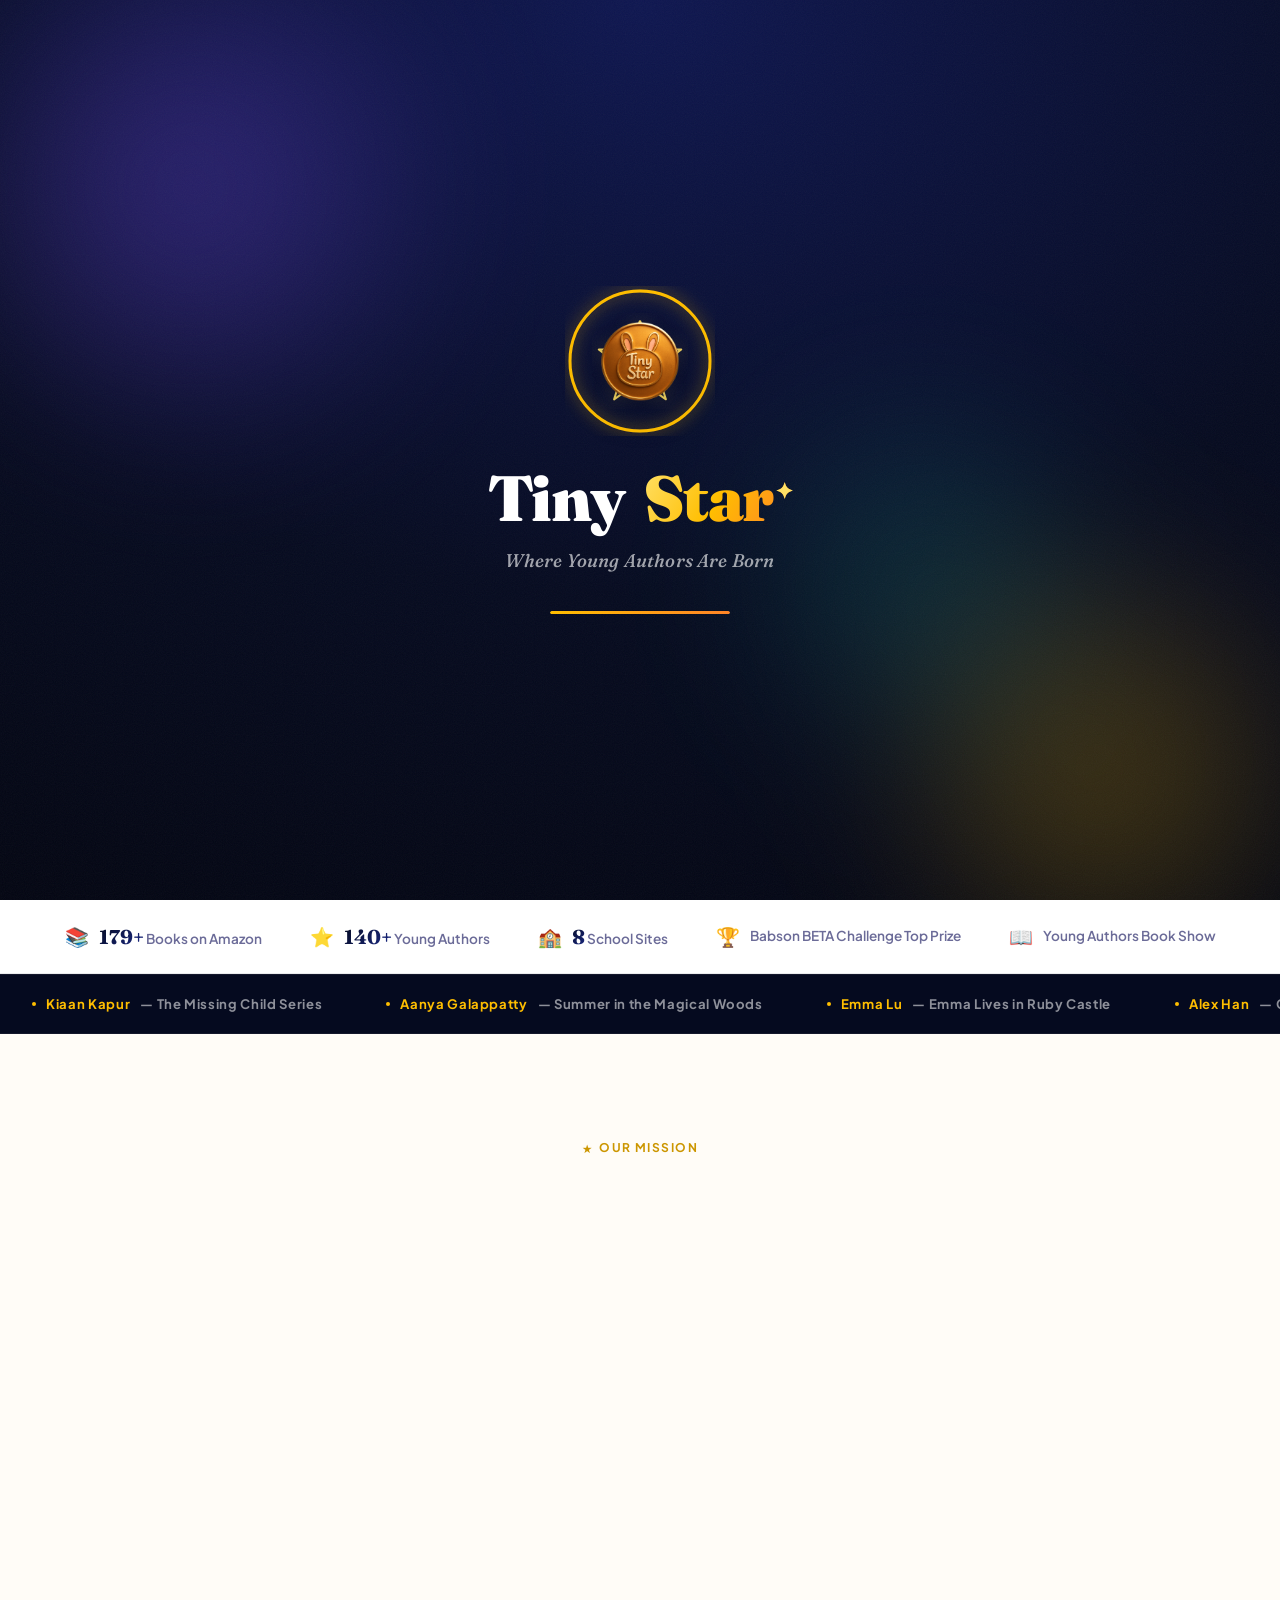
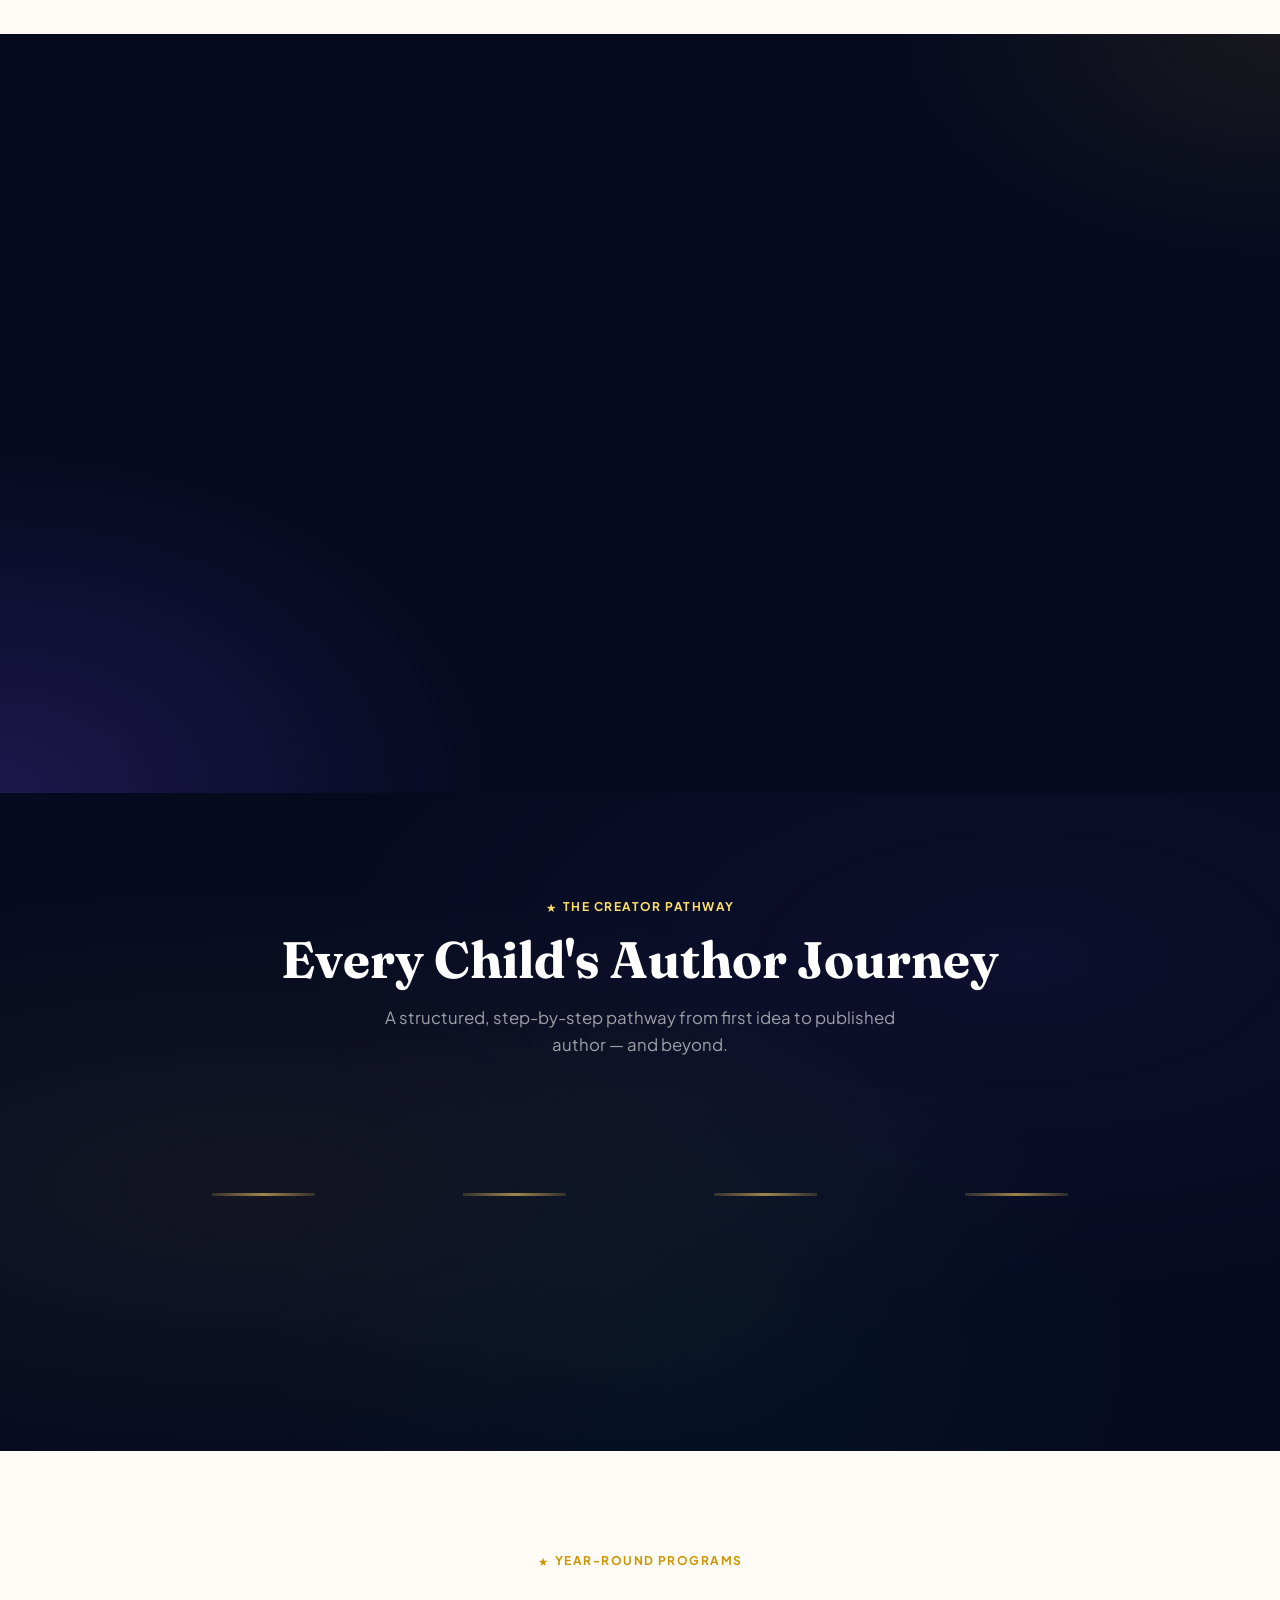
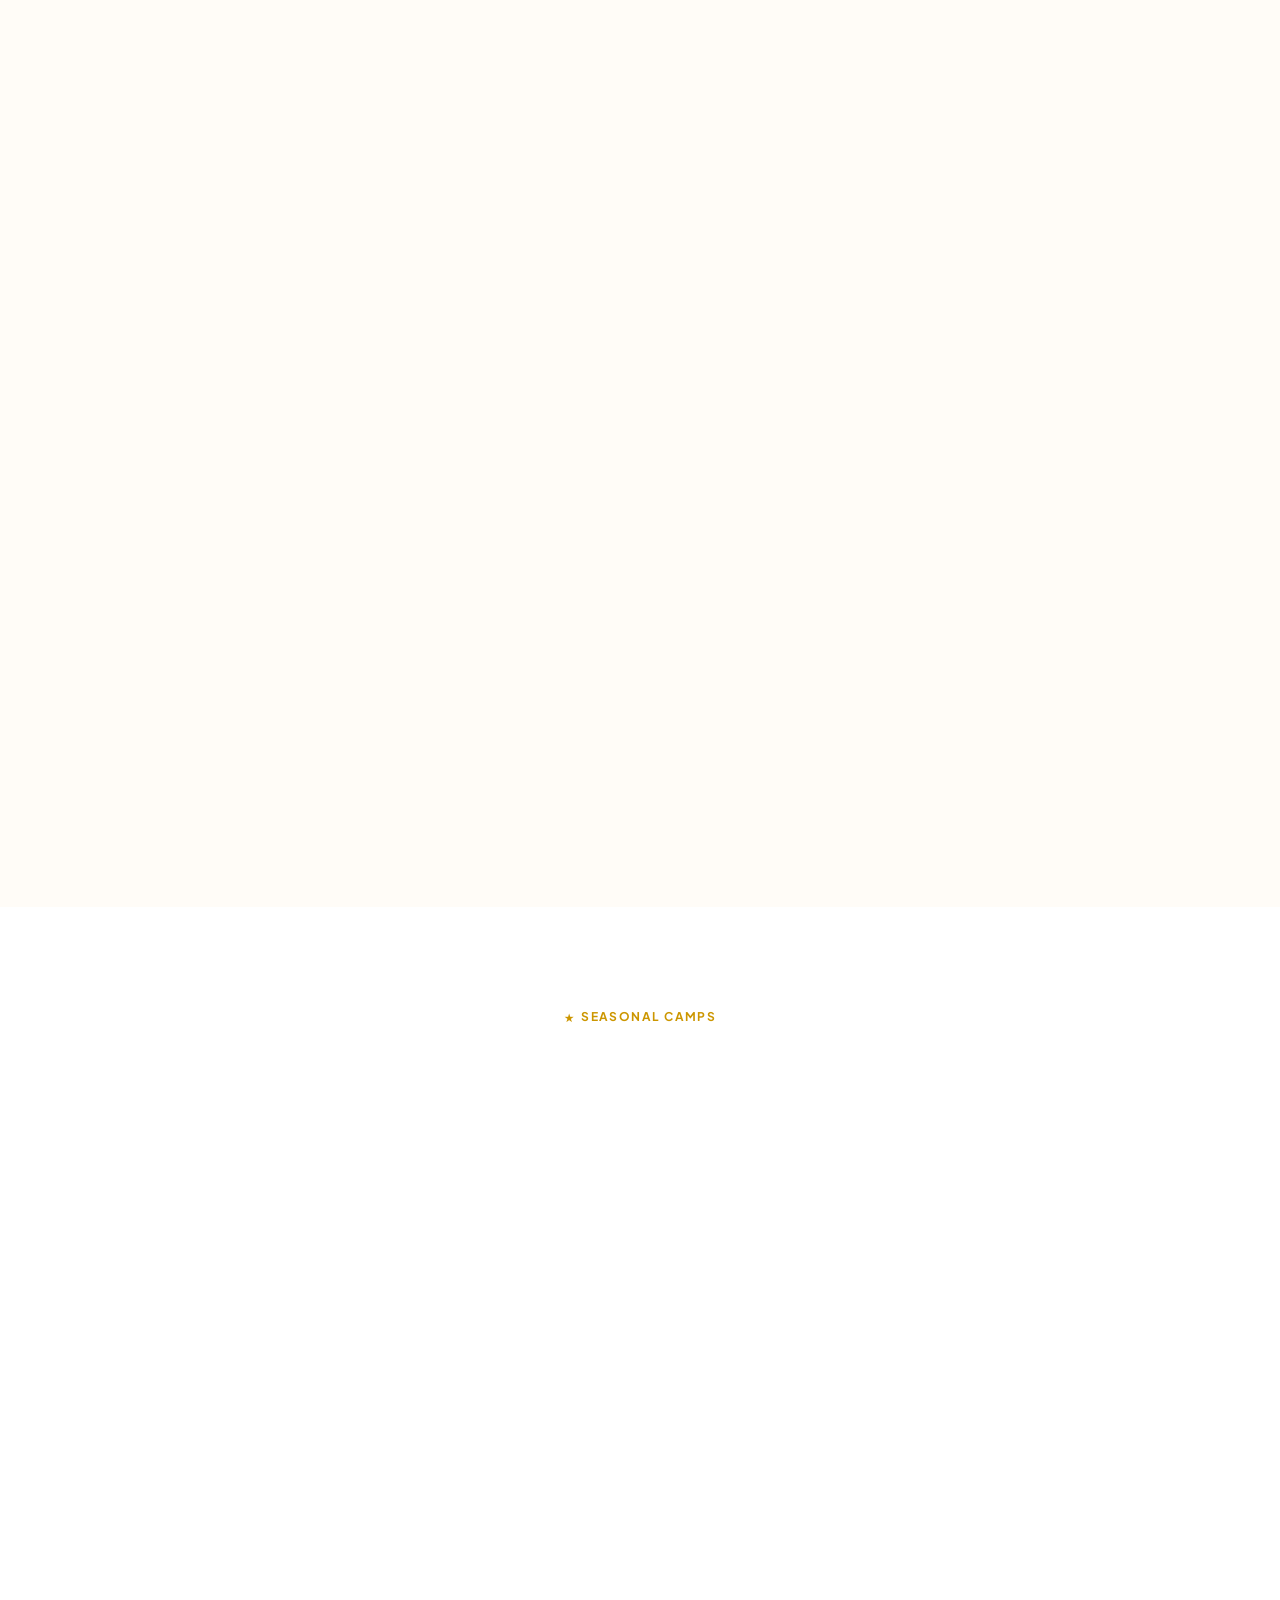
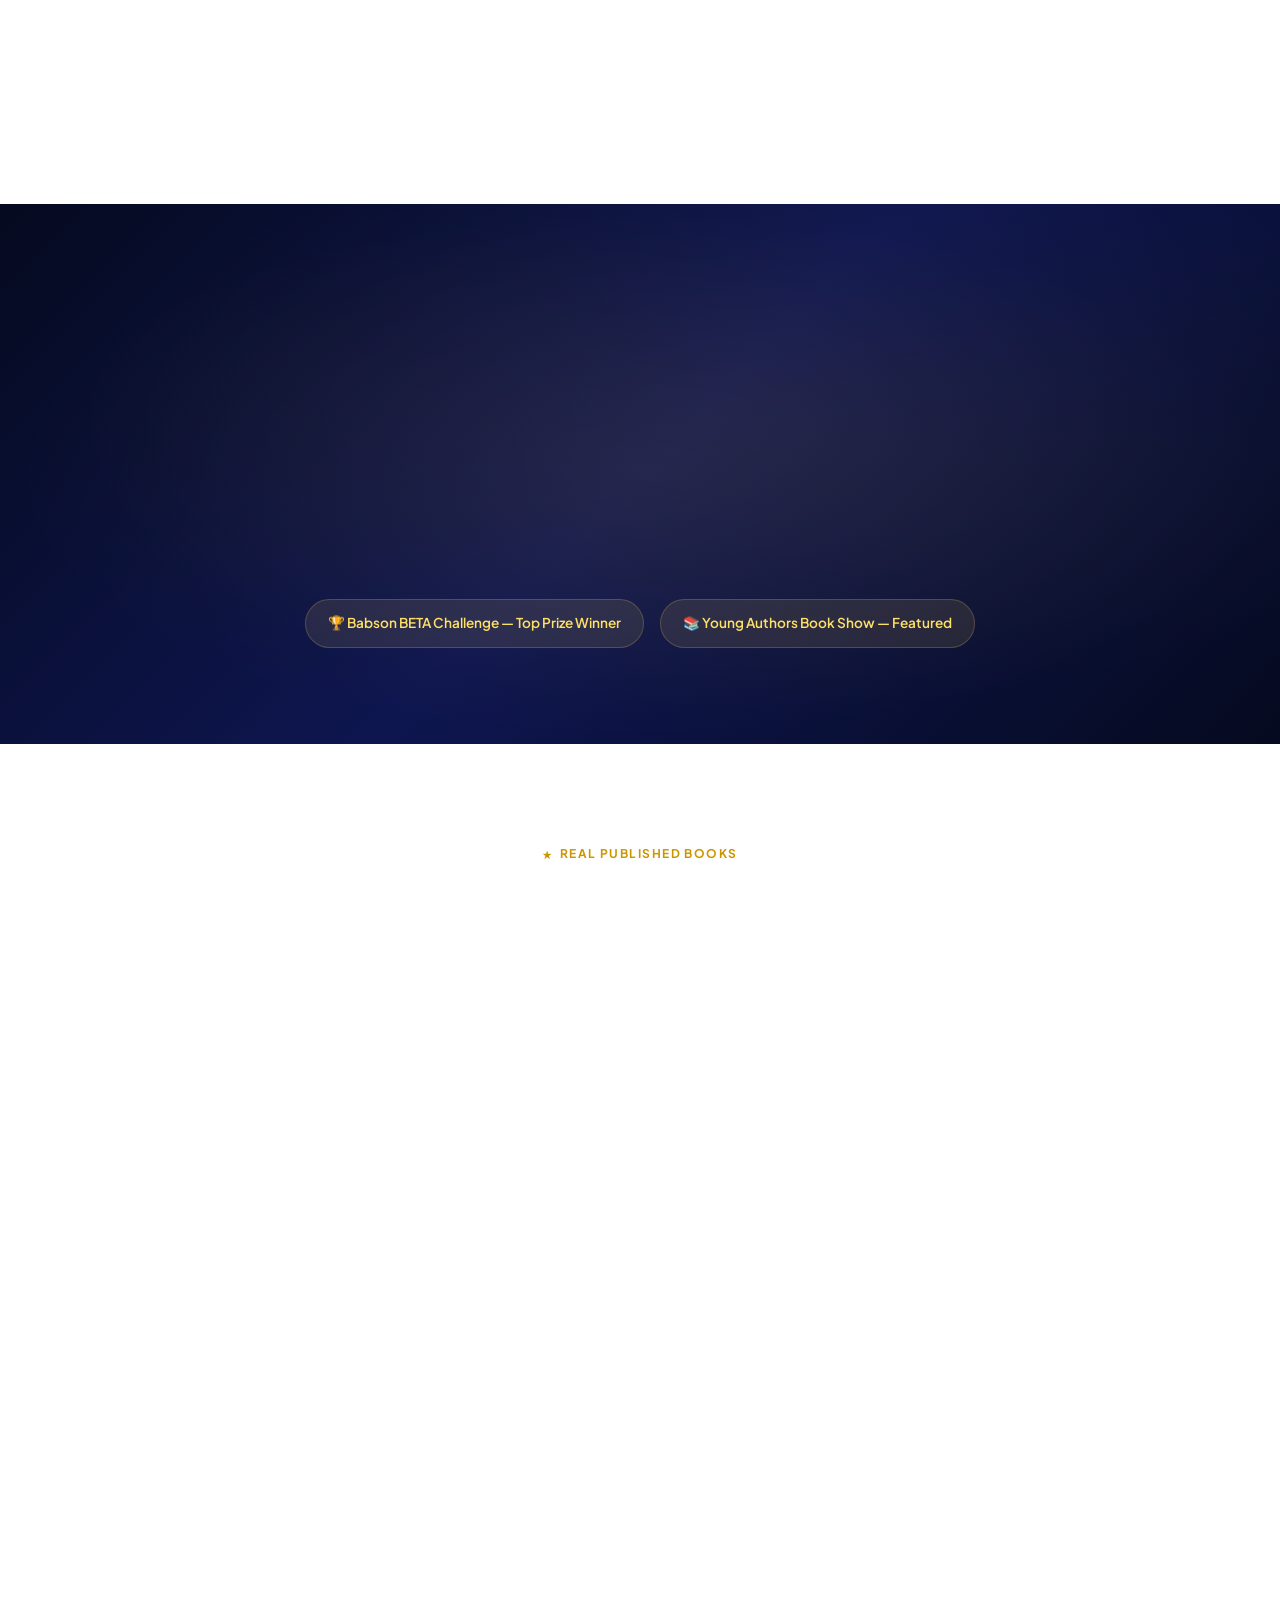
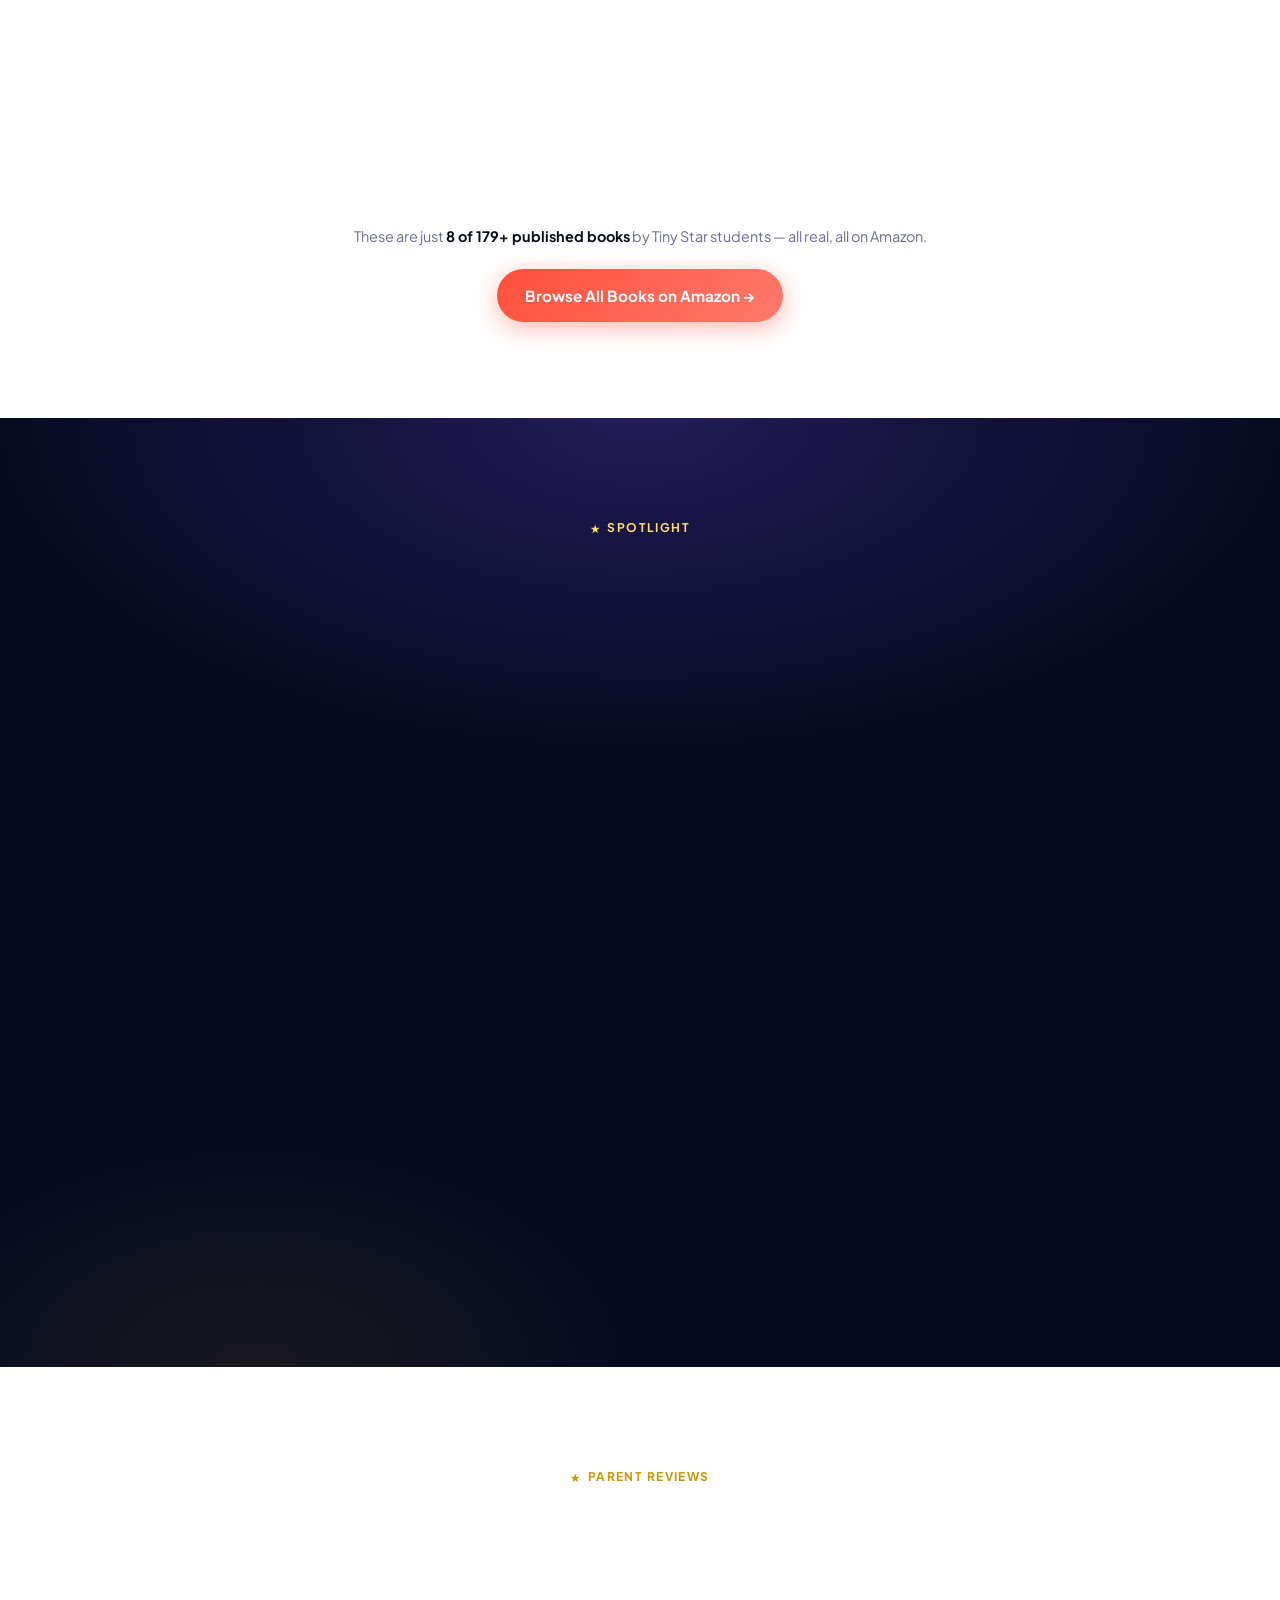
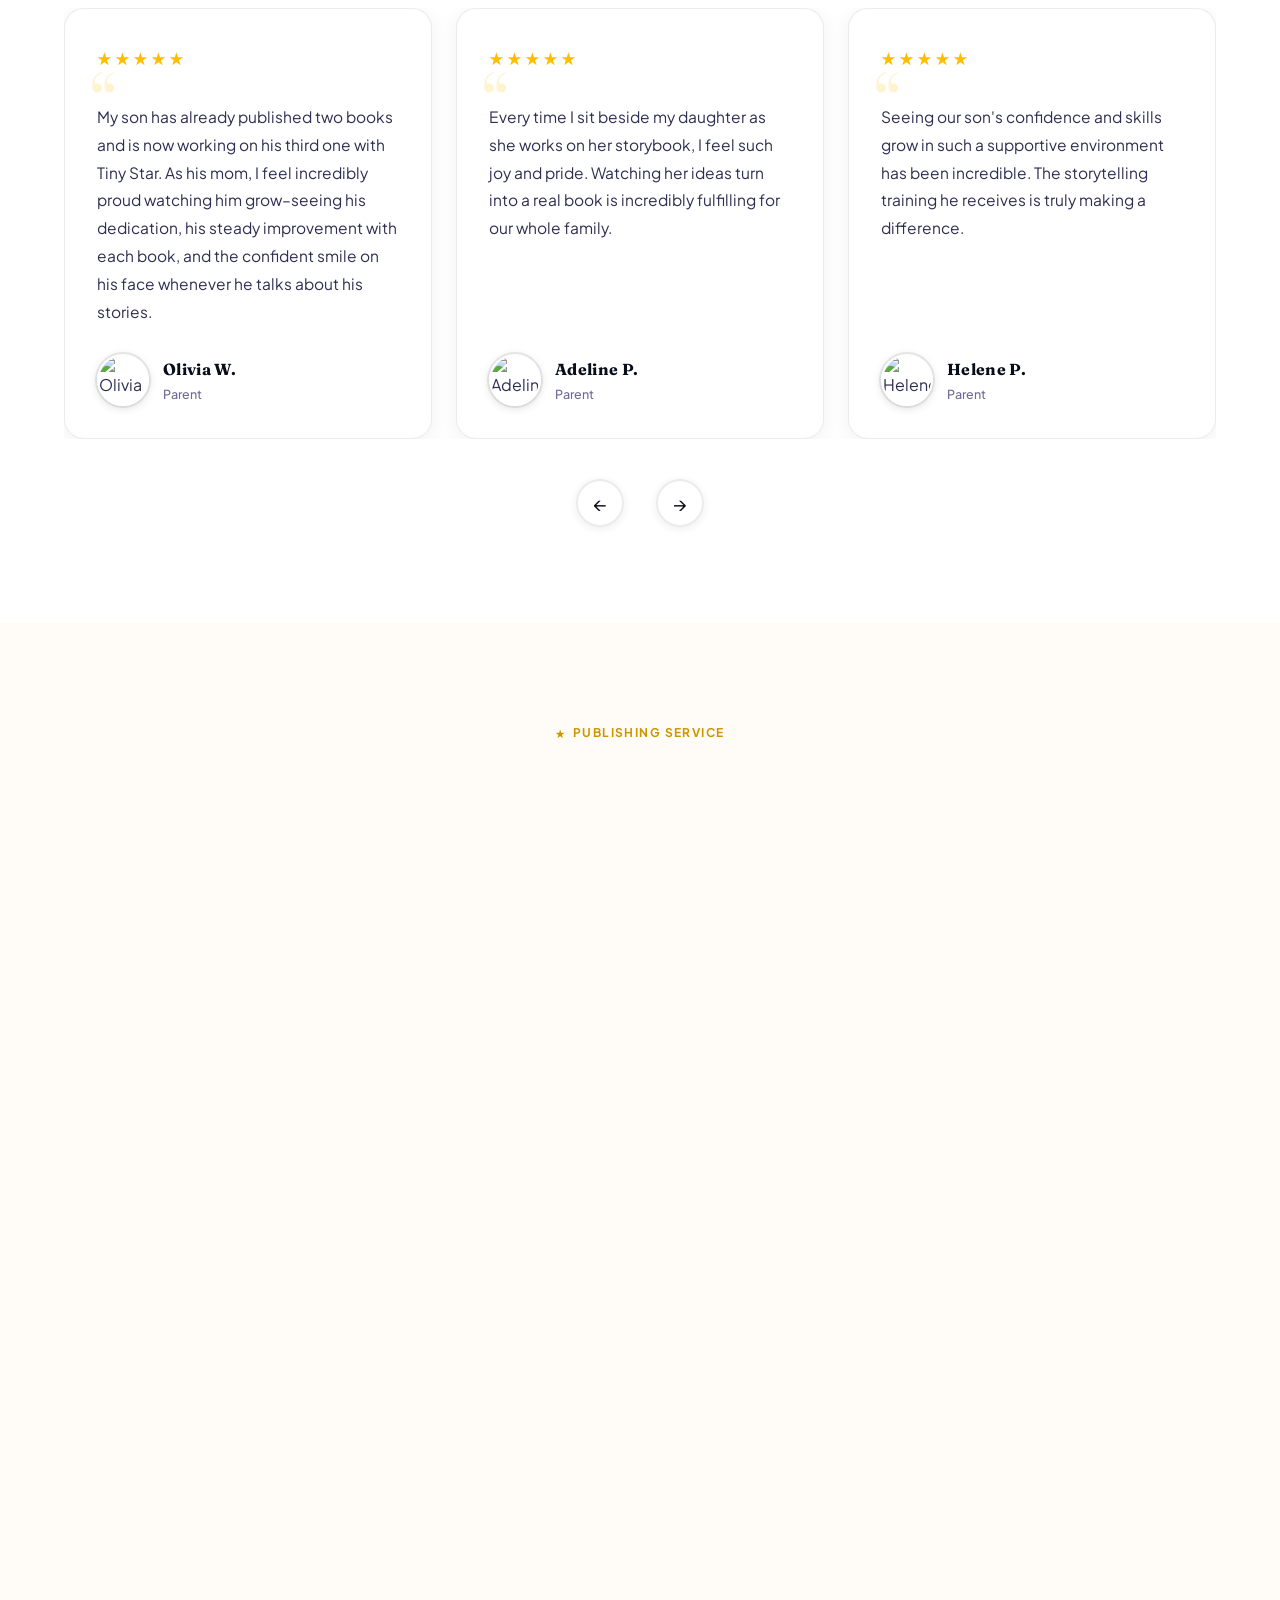
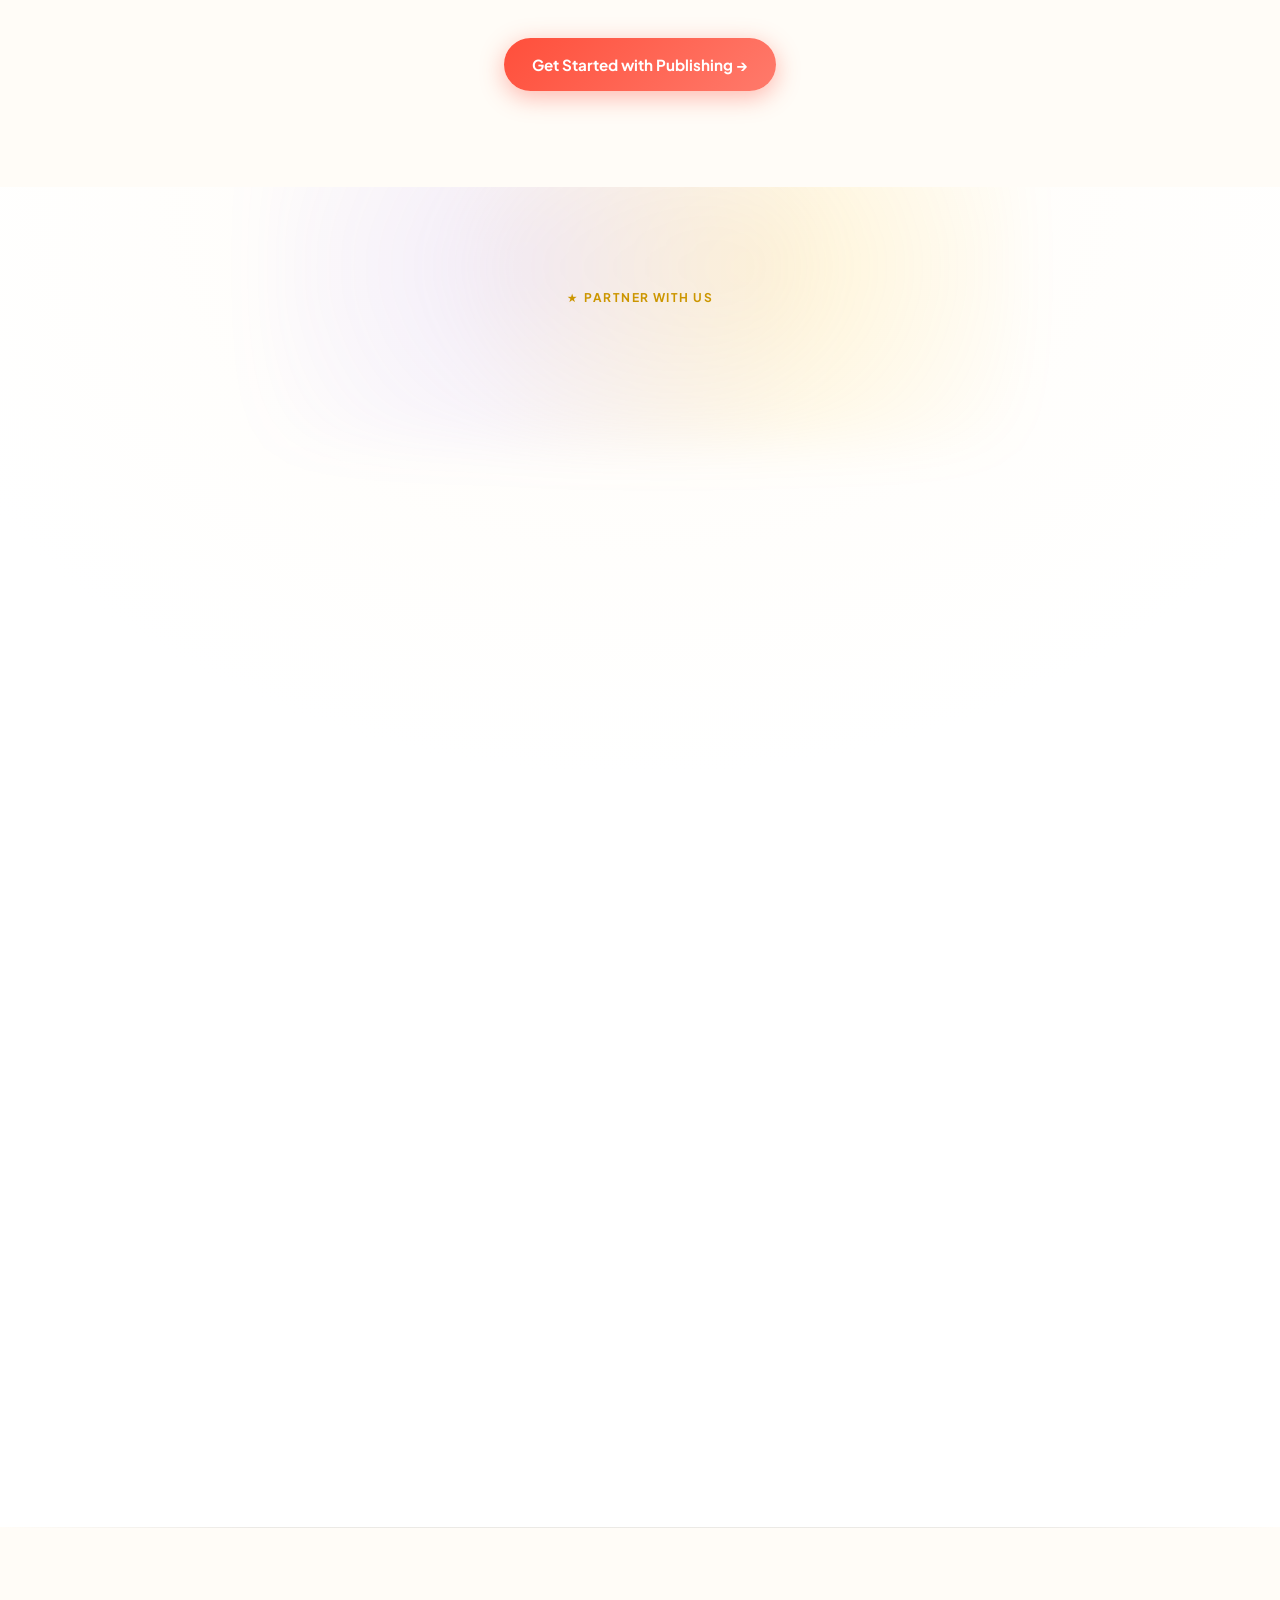
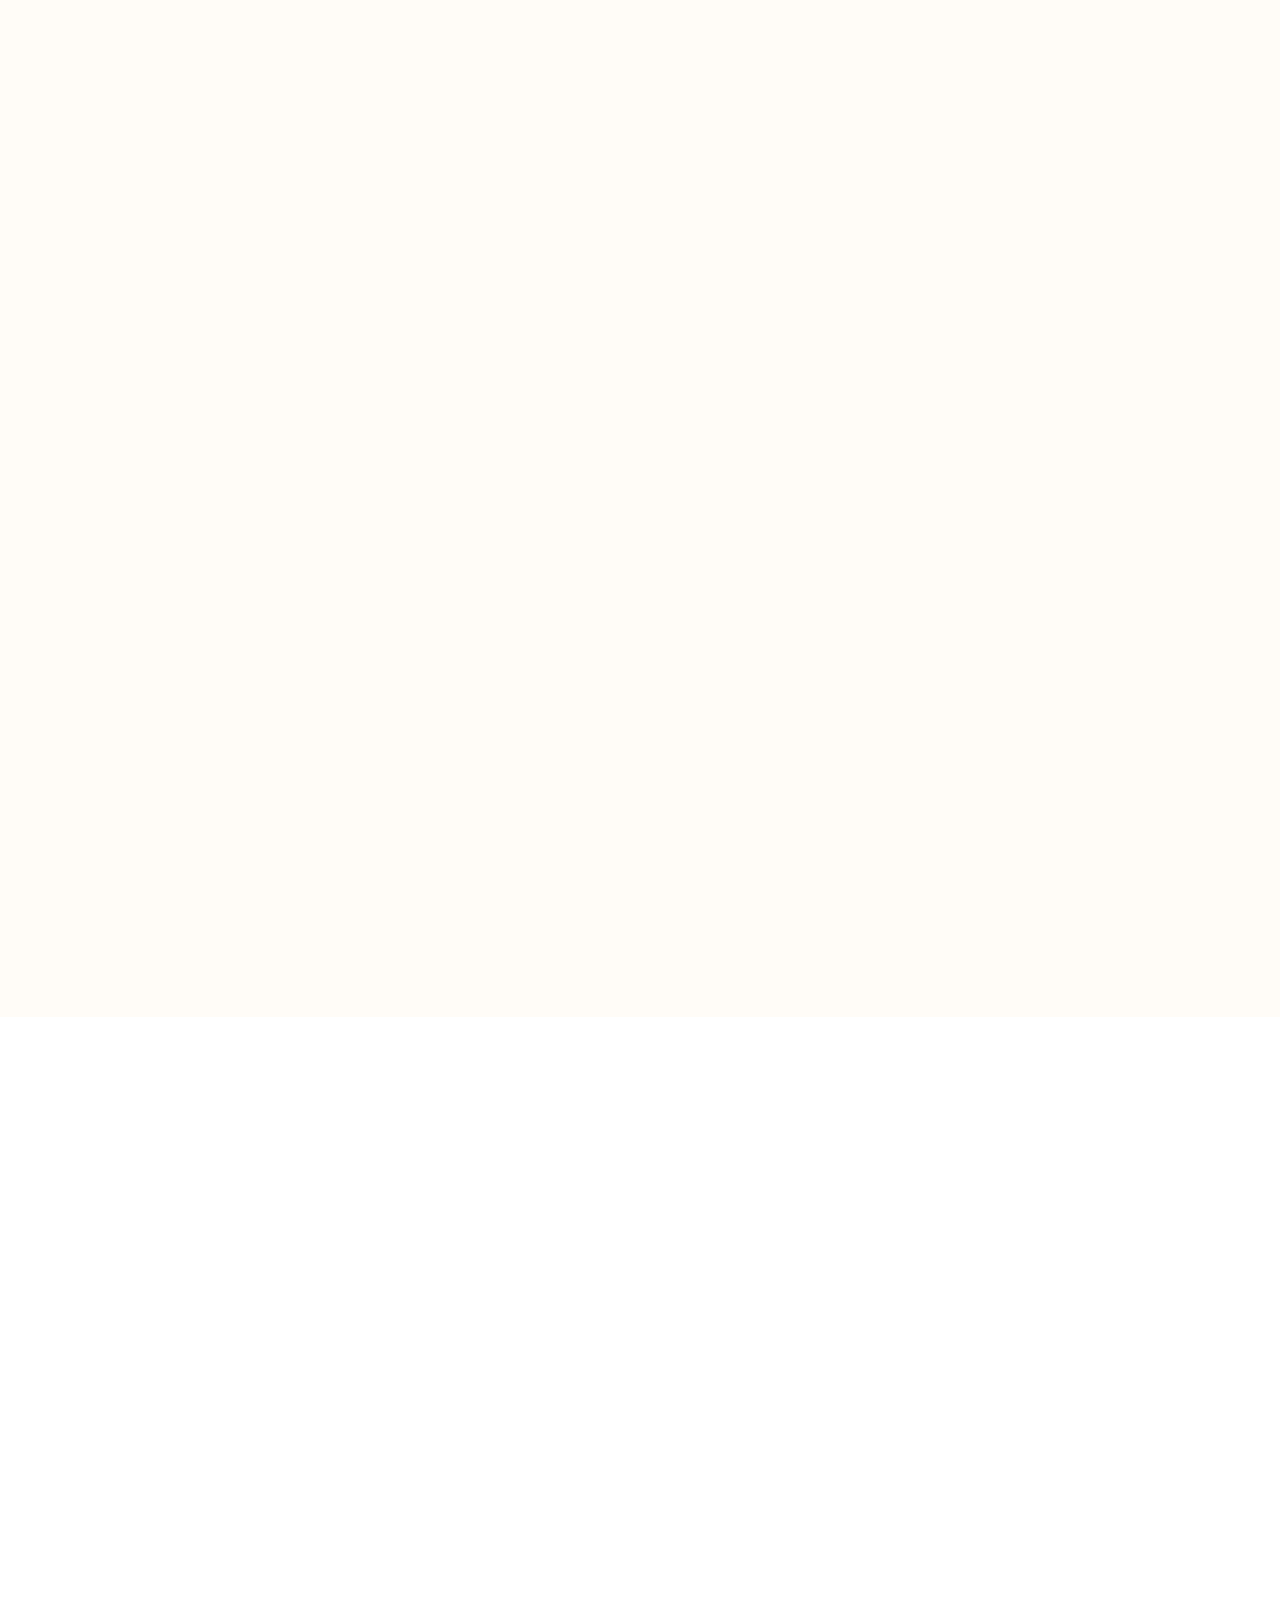
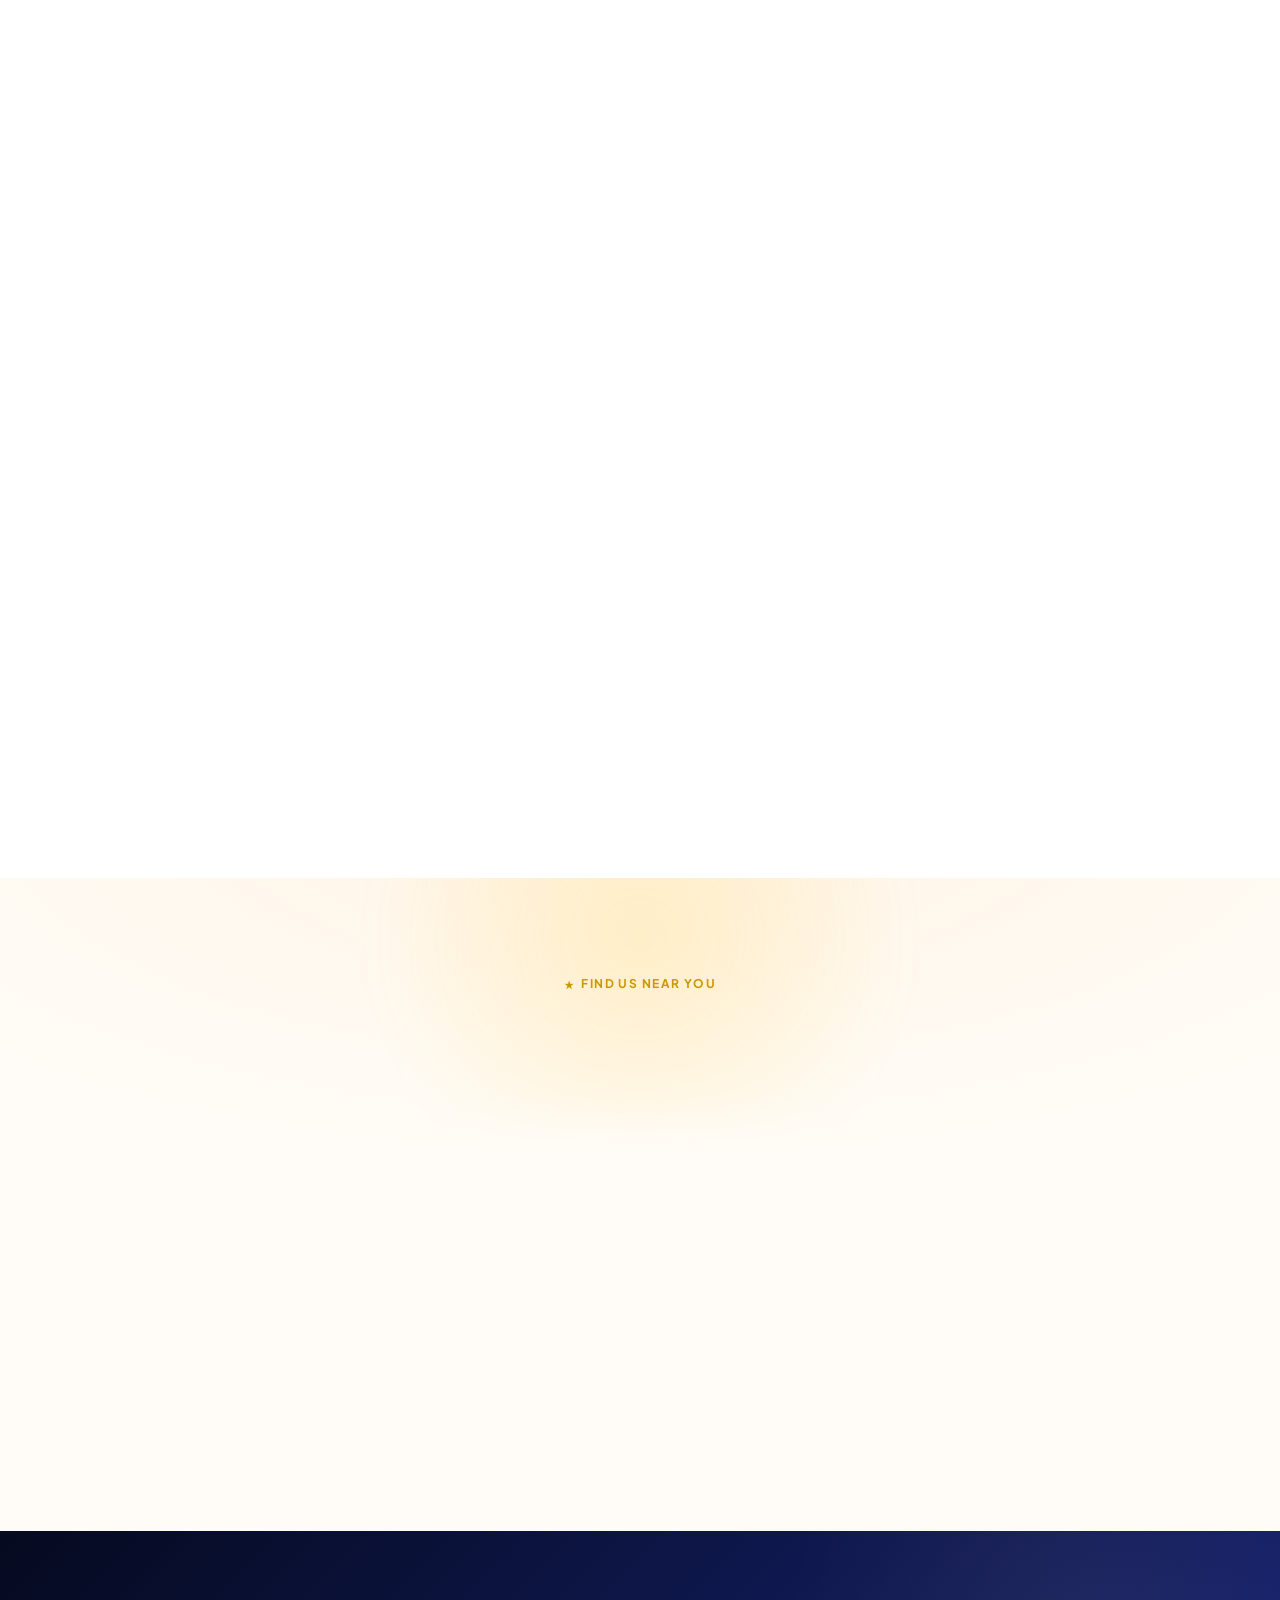
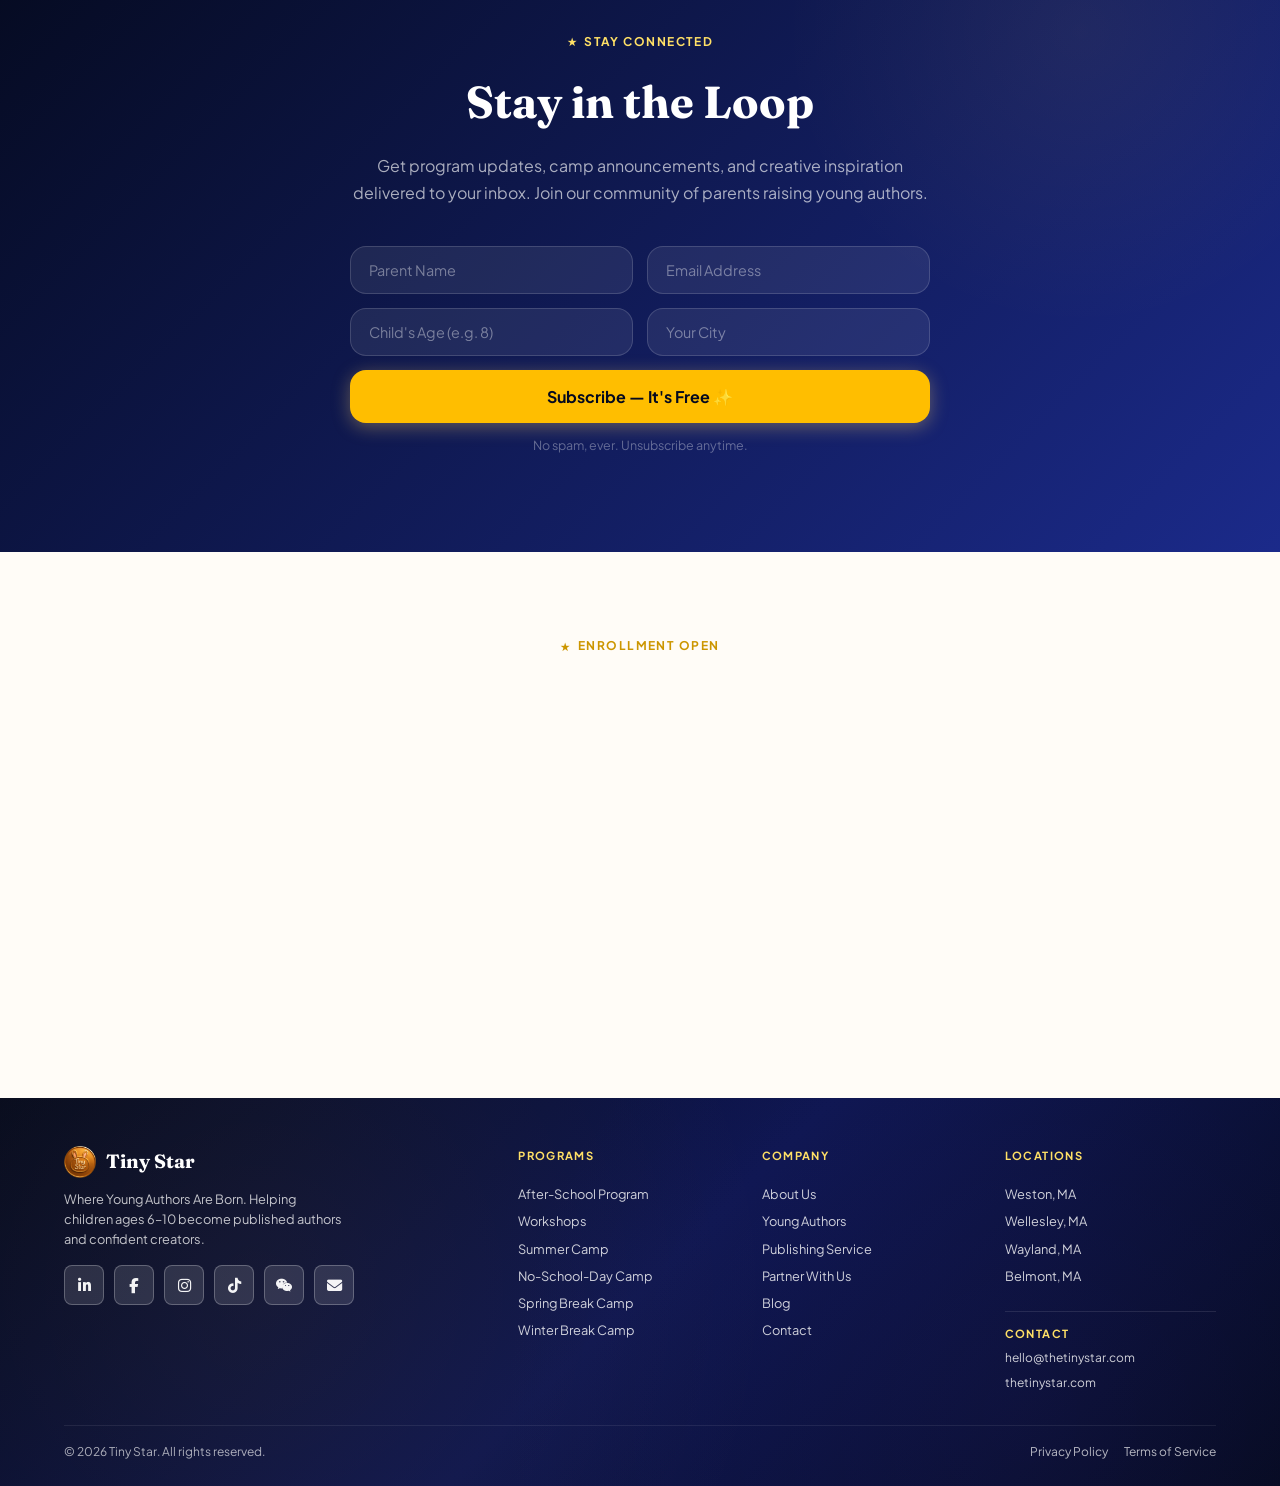
==== commit e0b8293b: "feat:swap the position of blog with about section" ====
--- a/index.html
+++ b/index.html
@@ -38,7 +38,12 @@
   </head>
   <body>
     <!-- ===== SPLASH SCREEN ===== -->
-    <div class="splash" id="splash" role="status" aria-label="Loading Tiny Star">
+    <div
+      class="splash"
+      id="splash"
+      role="status"
+      aria-label="Loading Tiny Star"
+    >
       <div class="splash__aurora">
         <span class="splash__orb"></span>
         <span class="splash__orb"></span>
@@ -56,18 +61,8 @@
             fill="none"
             aria-hidden="true"
           >
-            <circle
-              class="splash__ring-track"
-              cx="60"
-              cy="60"
-              r="56"
-            />
-            <circle
-              class="splash__ring-fill"
-              cx="60"
-              cy="60"
-              r="56"
-            />
+            <circle class="splash__ring-track" cx="60" cy="60" r="56" />
+            <circle class="splash__ring-fill" cx="60" cy="60" r="56" />
           </svg>
           <svg
             class="splash__star"
@@ -193,16 +188,6 @@
                   >See Published Books</a
                 >
               </div>
-            </div>
-            <div class="hero__cta-hint">
-              No experience needed · Ages 6–10 · All locations
-            </div>
-            <div class="hero__locations">
-              <span class="hero__loc-label">📍 Locations:</span>
-              <span class="hero__loc-tag">Weston</span>
-              <span class="hero__loc-tag">Wellesley</span>
-              <span class="hero__loc-tag">Wayland</span>
-              <span class="hero__loc-tag">Belmont</span>
             </div>
           </div>
           <div class="hero__visual">
@@ -3106,6 +3091,113 @@
       </div>
     </section>
 
+    <!-- ===== BLOGS ===== -->
+    <section class="blogs" id="blog">
+      <div class="container">
+        <div class="blogs__header reveal">
+          <div class="label">📖 Learning Hub</div>
+          <h2 class="heading-lg">Stories & Tips for Young Authors</h2>
+          <p class="blogs__subtitle">
+            Discover inspiring stories, writing tips, and fun behind-the-scenes
+            moments from Tiny Star authors
+          </p>
+        </div>
+
+        <div class="blogs__grid">
+          <!-- Blog Card 1 -->
+          <a href="blogs.html?category=tips" class="blog-card reveal">
+            <div class="blog-card__image">
+              <img
+                src="assets/Gallery/blog-writing-tips.png"
+                alt="Writing Tips"
+                class="blog-card__img"
+              />
+            </div>
+            <div class="blog-card__content">
+              <span class="blog-card__category">Writing Tips</span>
+              <h3 class="blog-card__title">
+                5 Secret Writing Tricks Used by Our Young Authors
+              </h3>
+              <p class="blog-card__excerpt">
+                Learn how Kiaan and Aanya wrote their bestselling books. Simple
+                tricks you can use today!
+              </p>
+              <div class="blog-card__meta">
+                <span class="blog-card__date">2 min read</span>
+                <span class="blog-card__author">by Joy Meng</span>
+              </div>
+            </div>
+          </a>
+
+          <!-- Blog Card 2 -->
+          <a
+            href="blogs.html?category=stories"
+            class="blog-card reveal reveal-delay-1"
+          >
+            <div class="blog-card__image">
+              <img
+                src="assets/Gallery/blog-author-emma.png"
+                alt="Author Stories"
+                class="blog-card__img"
+              />
+            </div>
+            <div class="blog-card__content">
+              <span class="blog-card__category">Author Stories</span>
+              <h3 class="blog-card__title">
+                How Emma's Dream Book Got Published
+              </h3>
+              <p class="blog-card__excerpt">
+                From idea to Amazon bestseller in just 8 weeks. Emma's
+                incredible journey!
+              </p>
+              <div class="blog-card__meta">
+                <span class="blog-card__date">4 min read</span>
+                <span class="blog-card__author">Emma Lu</span>
+              </div>
+            </div>
+          </a>
+
+          <!-- Blog Card 3 -->
+          <a
+            href="blogs.html?category=behind"
+            class="blog-card reveal reveal-delay-2"
+          >
+            <div class="blog-card__image">
+              <img
+                src="assets/Gallery/blog-behind-scenes.png"
+                alt="Behind the Scenes"
+                class="blog-card__img"
+              />
+            </div>
+            <div class="blog-card__content">
+              <span class="blog-card__category">Behind the Scenes</span>
+              <h3 class="blog-card__title">
+                A Day in the Life of Our Young Authors
+              </h3>
+              <p class="blog-card__excerpt">
+                See what happens during our After-School Program. Photos & fun
+                moments included!
+              </p>
+              <div class="blog-card__meta">
+                <span class="blog-card__date">3 min read</span>
+                <span class="blog-card__author">Tiny Star Team</span>
+              </div>
+            </div>
+          </a>
+        </div>
+
+        <div class="blogs__cta reveal">
+          <a
+            href="blogs.html"
+            class="btn btn--primary"
+            style="padding: 16px 40px"
+          >
+            Explore All Articles
+          </a>
+        </div>
+      </div>
+    </section>
+
     <!-- ===== ABOUT ===== -->
     <section class="about section-pad" id="about">
       <div class="container">
@@ -3198,113 +3290,6 @@
       </div>
     </section>
 
-    <!-- ===== BLOGS ===== -->
-    <section class="blogs" id="blog">
-      <div class="container">
-        <div class="blogs__header reveal">
-          <div class="label">📖 Learning Hub</div>
-          <h2 class="heading-lg">Stories & Tips for Young Authors</h2>
-          <p class="blogs__subtitle">
-            Discover inspiring stories, writing tips, and fun behind-the-scenes
-            moments from Tiny Star authors
-          </p>
-        </div>
-
-        <div class="blogs__grid">
-          <!-- Blog Card 1 -->
-          <a href="blogs.html?category=tips" class="blog-card reveal">
-            <div class="blog-card__image">
-              <img
-                src="assets/Gallery/blog-writing-tips.png"
-                alt="Writing Tips"
-                class="blog-card__img"
-              />
-            </div>
-            <div class="blog-card__content">
-              <span class="blog-card__category">Writing Tips</span>
-              <h3 class="blog-card__title">
-                5 Secret Writing Tricks Used by Our Young Authors
-              </h3>
-              <p class="blog-card__excerpt">
-                Learn how Kiaan and Aanya wrote their bestselling books. Simple
-                tricks you can use today!
-              </p>
-              <div class="blog-card__meta">
-                <span class="blog-card__date">2 min read</span>
-                <span class="blog-card__author">by Joy Meng</span>
-              </div>
-            </div>
-          </a>
-
-          <!-- Blog Card 2 -->
-          <a
-            href="blogs.html?category=stories"
-            class="blog-card reveal reveal-delay-1"
-          >
-            <div class="blog-card__image">
-              <img
-                src="assets/Gallery/blog-author-emma.png"
-                alt="Author Stories"
-                class="blog-card__img"
-              />
-            </div>
-            <div class="blog-card__content">
-              <span class="blog-card__category">Author Stories</span>
-              <h3 class="blog-card__title">
-                How Emma's Dream Book Got Published
-              </h3>
-              <p class="blog-card__excerpt">
-                From idea to Amazon bestseller in just 8 weeks. Emma's
-                incredible journey!
-              </p>
-              <div class="blog-card__meta">
-                <span class="blog-card__date">4 min read</span>
-                <span class="blog-card__author">Emma Lu</span>
-              </div>
-            </div>
-          </a>
-
-          <!-- Blog Card 3 -->
-          <a
-            href="blogs.html?category=behind"
-            class="blog-card reveal reveal-delay-2"
-          >
-            <div class="blog-card__image">
-              <img
-                src="assets/Gallery/blog-behind-scenes.png"
-                alt="Behind the Scenes"
-                class="blog-card__img"
-              />
-            </div>
-            <div class="blog-card__content">
-              <span class="blog-card__category">Behind the Scenes</span>
-              <h3 class="blog-card__title">
-                A Day in the Life of Our Young Authors
-              </h3>
-              <p class="blog-card__excerpt">
-                See what happens during our After-School Program. Photos & fun
-                moments included!
-              </p>
-              <div class="blog-card__meta">
-                <span class="blog-card__date">3 min read</span>
-                <span class="blog-card__author">Tiny Star Team</span>
-              </div>
-            </div>
-          </a>
-        </div>
-
-        <div class="blogs__cta reveal">
-          <a
-            href="blogs.html"
-            class="btn btn--primary"
-            style="padding: 16px 40px"
-          >
-            Explore All Articles
-          </a>
-        </div>
-      </div>
-    </section>
-
     <!-- ===== LOCATIONS ===== -->
     <section class="locations" id="locations">
       <div class="locations__glow"></div>
@@ -3313,15 +3298,12 @@
           <div class="label">Find Us Near You</div>
           <h2 class="heading-lg reveal">Our Locations</h2>
           <p class="locations__sub reveal reveal-delay-1">
-            Tiny Star programs run across four vibrant Massachusetts
-            communities — with more on the way.
+            Tiny Star programs run across four vibrant Massachusetts communities
+            — with more on the way.
           </p>
         </div>
         <div class="locations__grid">
-          <a
-            href="#register"
-            class="location-card location-card--gold reveal"
-          >
+          <a href="#register" class="location-card location-card--gold reveal">
             <div class="location-card__pin">
               <svg viewBox="0 0 48 48" fill="none" aria-hidden="true">
                 <path
--- a/styles.css
+++ b/styles.css
@@ -366,13 +366,6 @@
   max-width: 460px;
 }
 .hero__ctas { display: flex; gap: 14px; flex-wrap: wrap; }
-.hero__locations {
-  margin-top: 40px;
-  display: flex;
-  align-items: center;
-  gap: 10px;
-  flex-wrap: wrap;
-}
 .hero__loc-label {
   font-size: 0.8rem;
   color: rgba(255,255,255,0.5);
@@ -3506,15 +3499,6 @@
   font-style: italic;
 }
 .hero__cta-group { display: flex; gap: 14px; flex-wrap: wrap; align-items: center; }
-.hero__cta-hint {
-  font-size: 0.78rem;
-  color: rgba(255,255,255,0.45);
-  margin-top: 12px;
-  display: flex;
-  align-items: center;
-  gap: 6px;
-}
-.hero__cta-hint::before { content:'🔒'; font-size: 0.8rem; }
 
 /* ===== ENHANCED TRUST BAR ===== */
 .trust-bar__item .trust-bar__val {
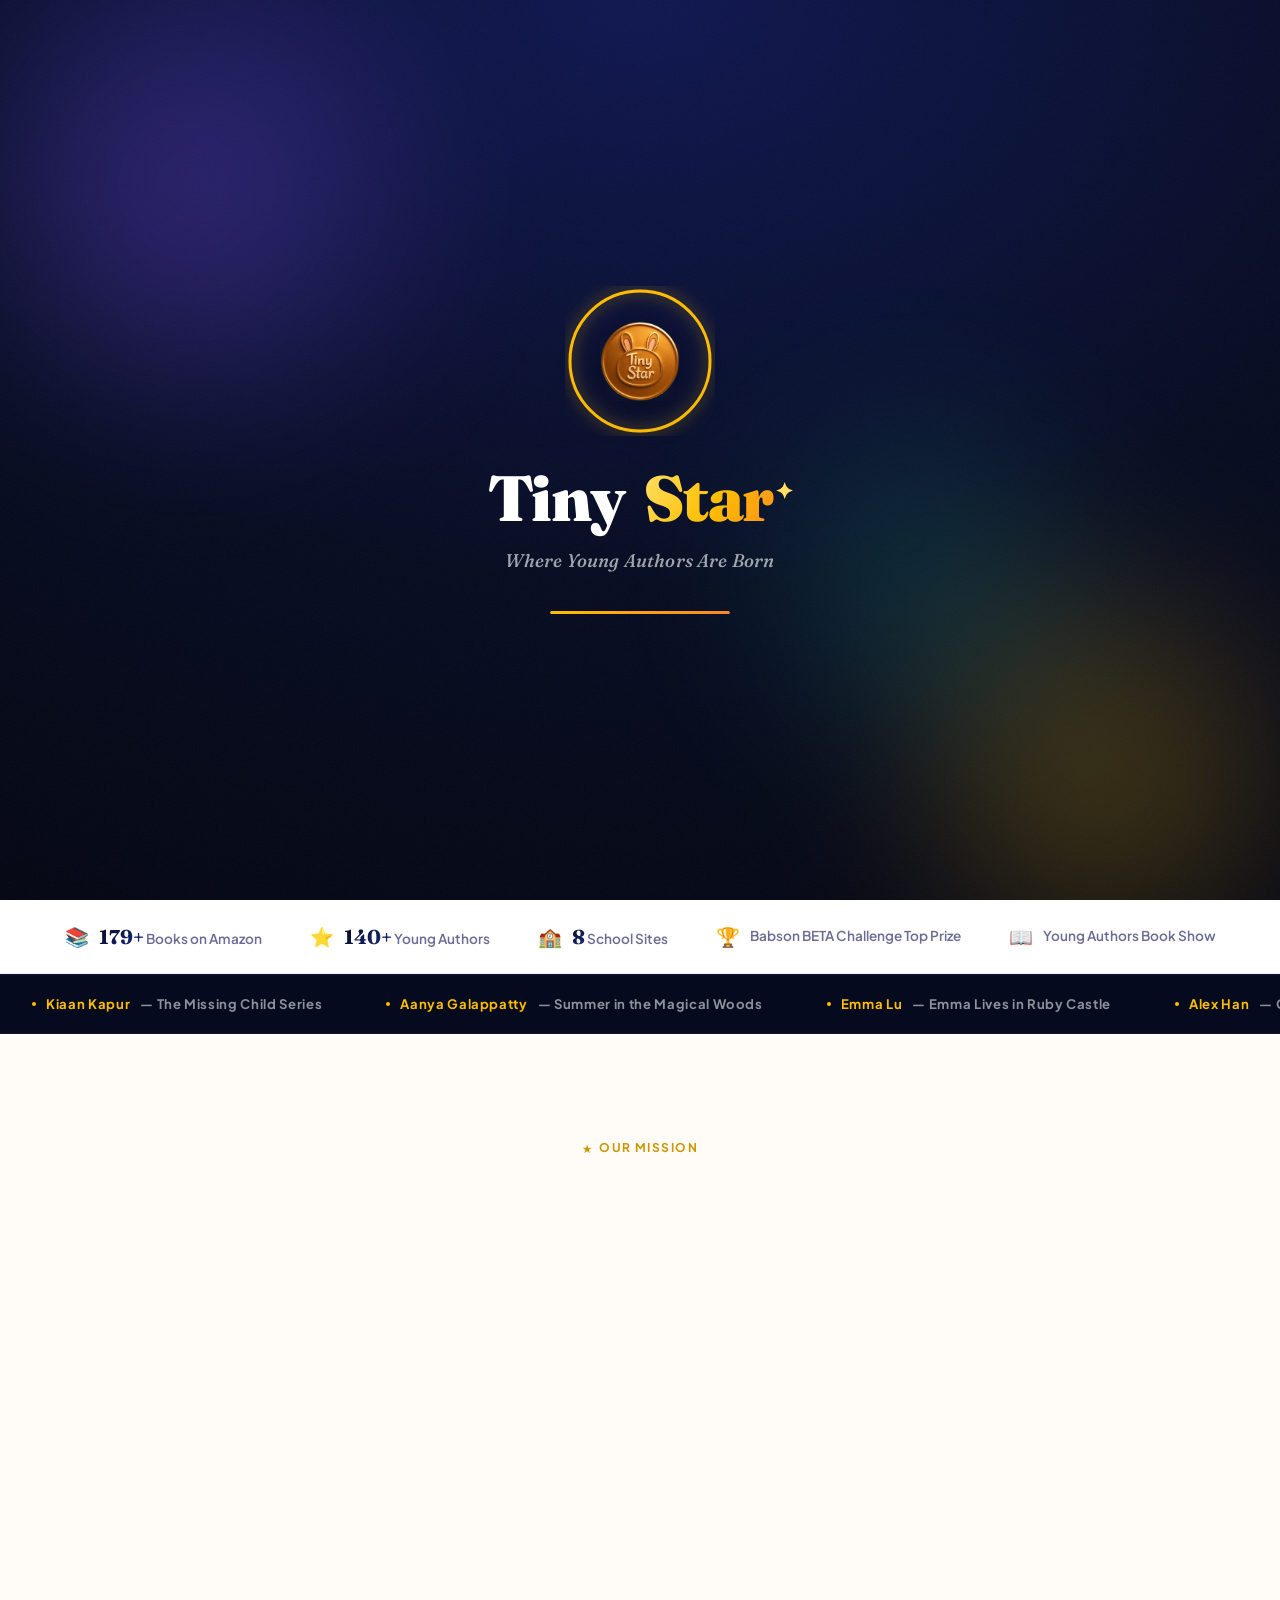
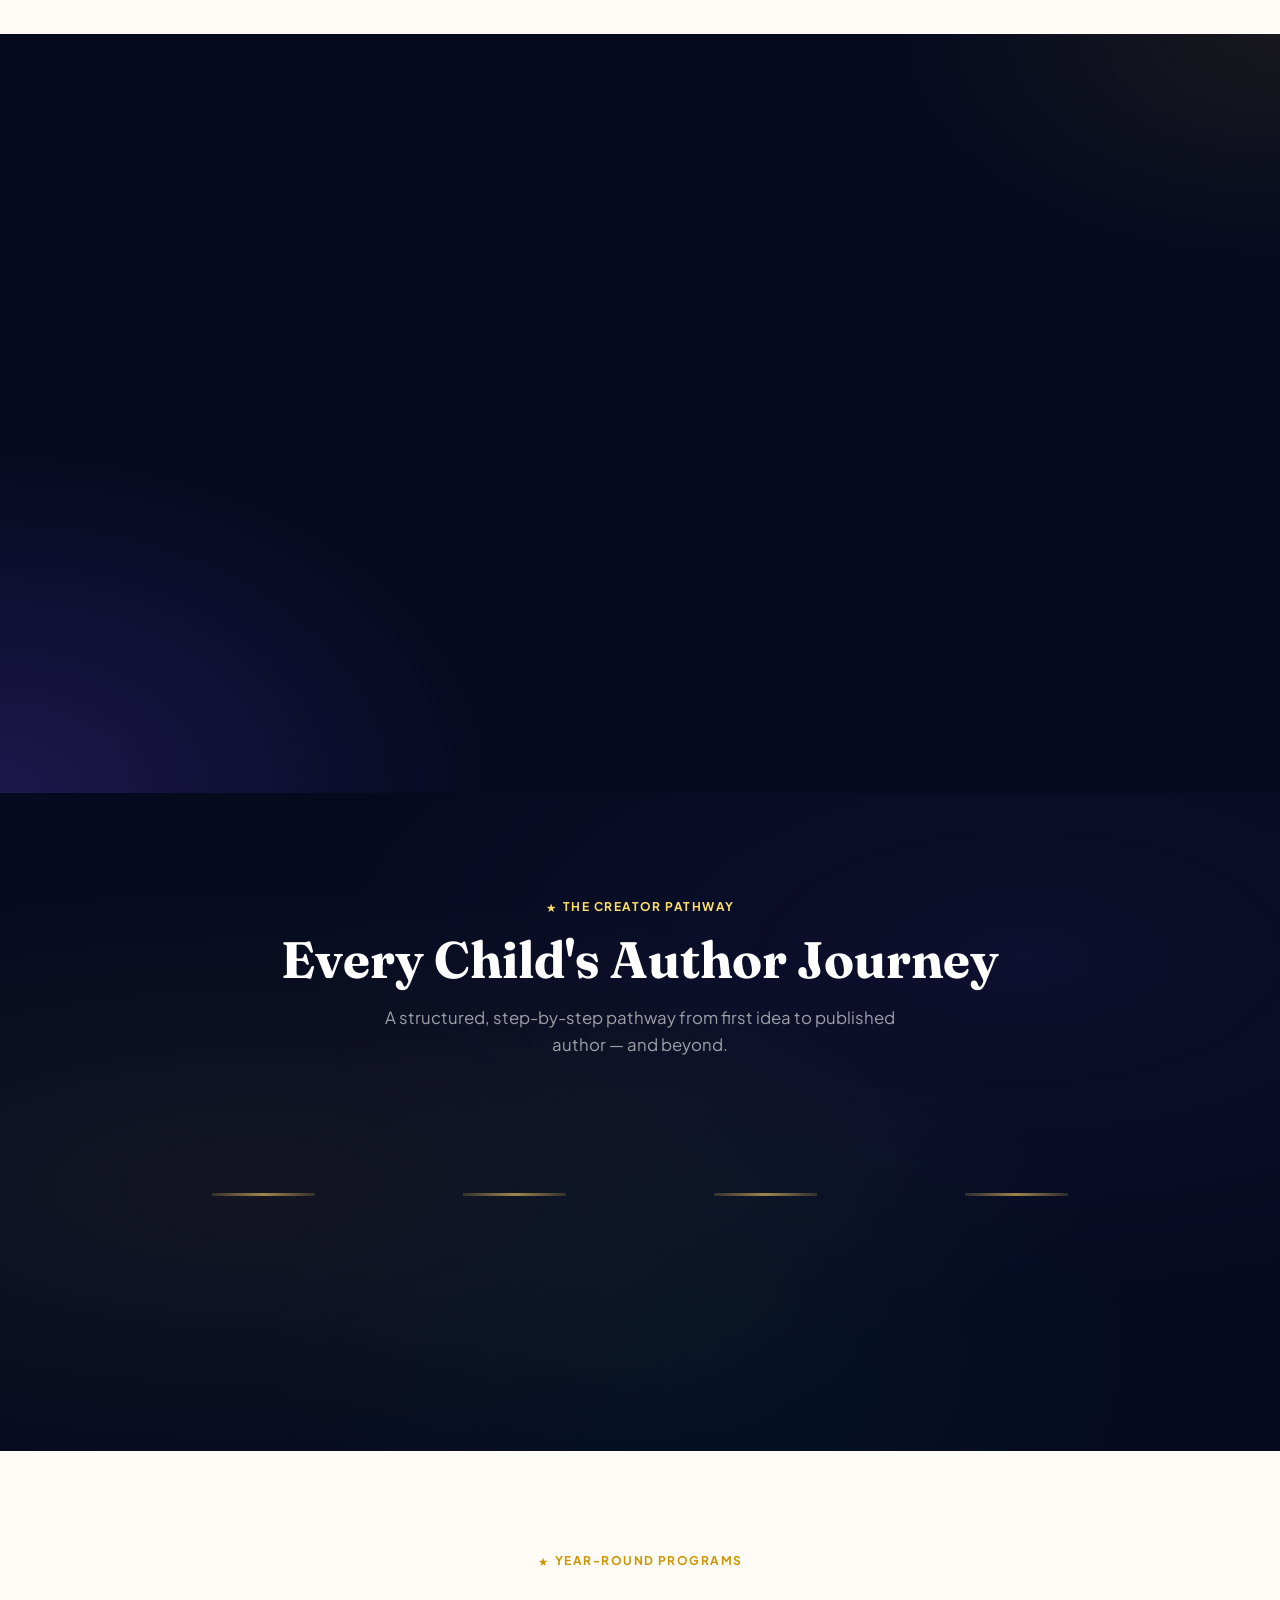
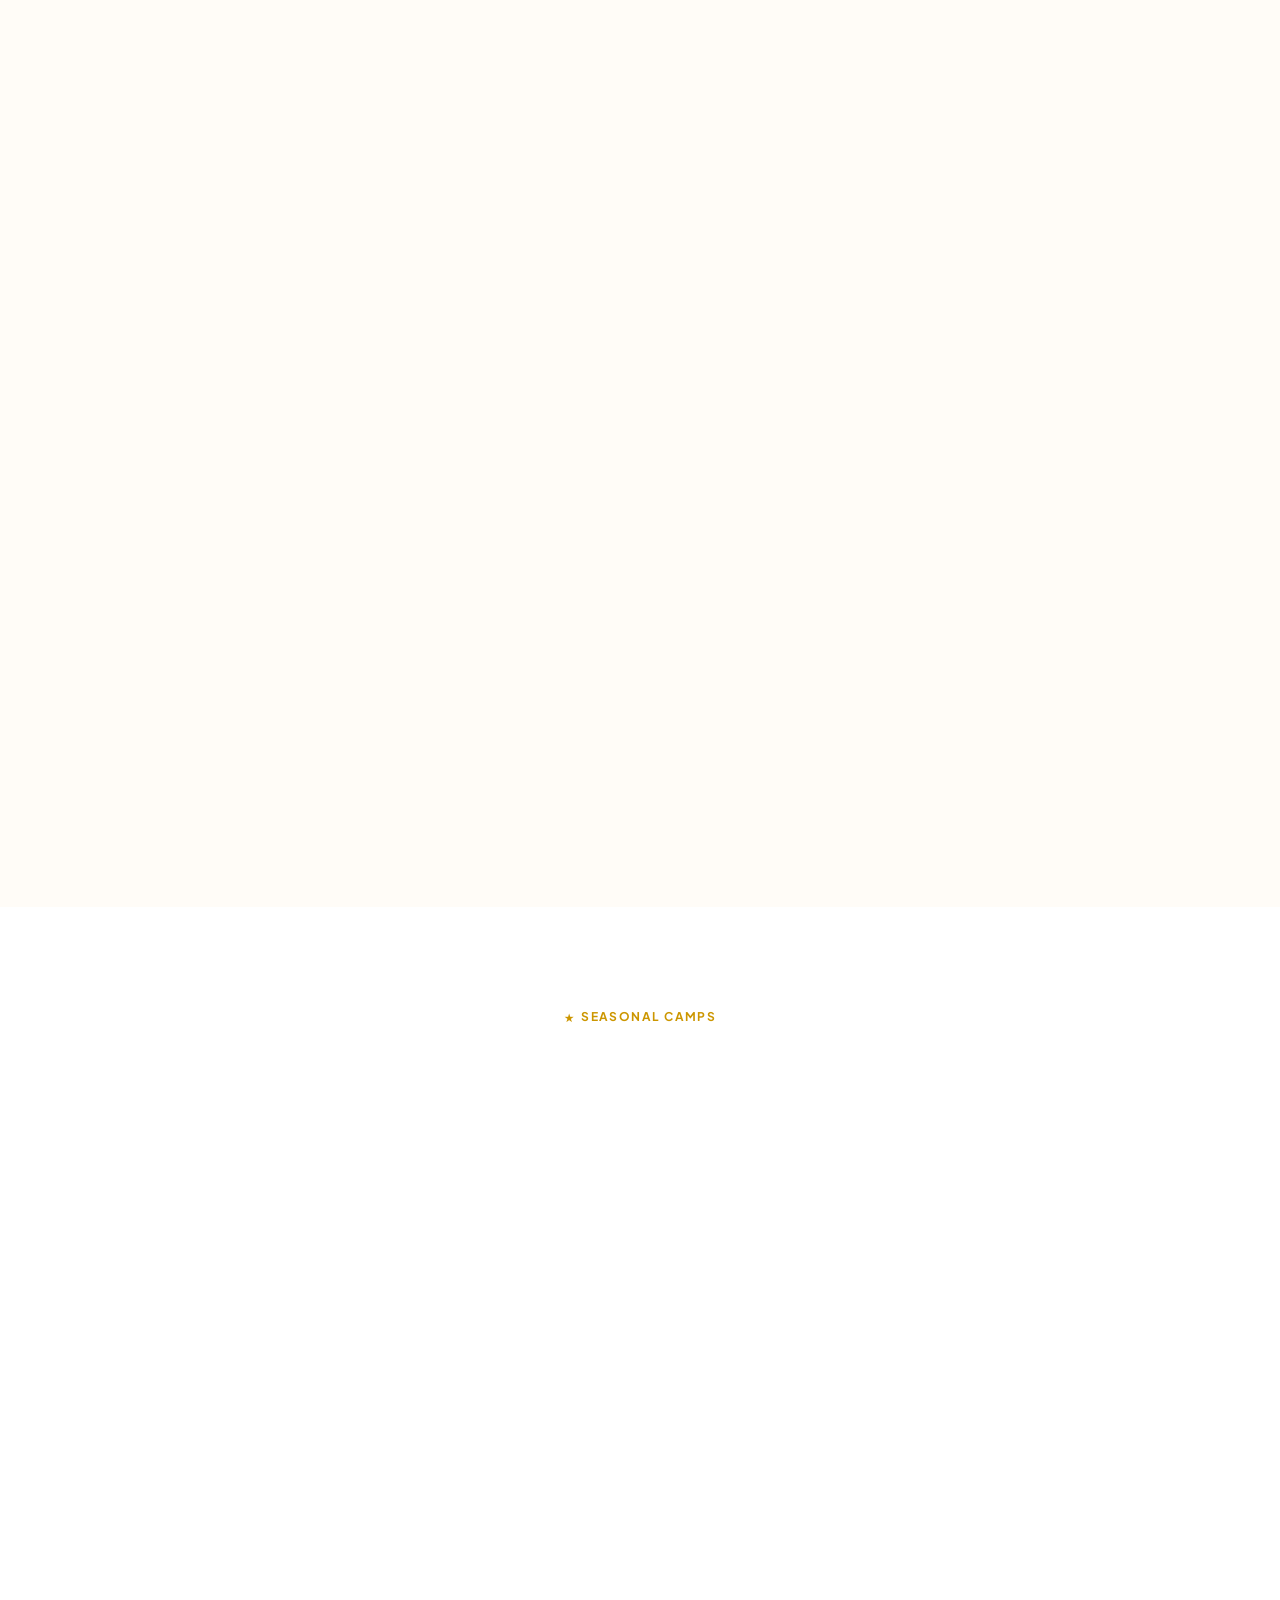
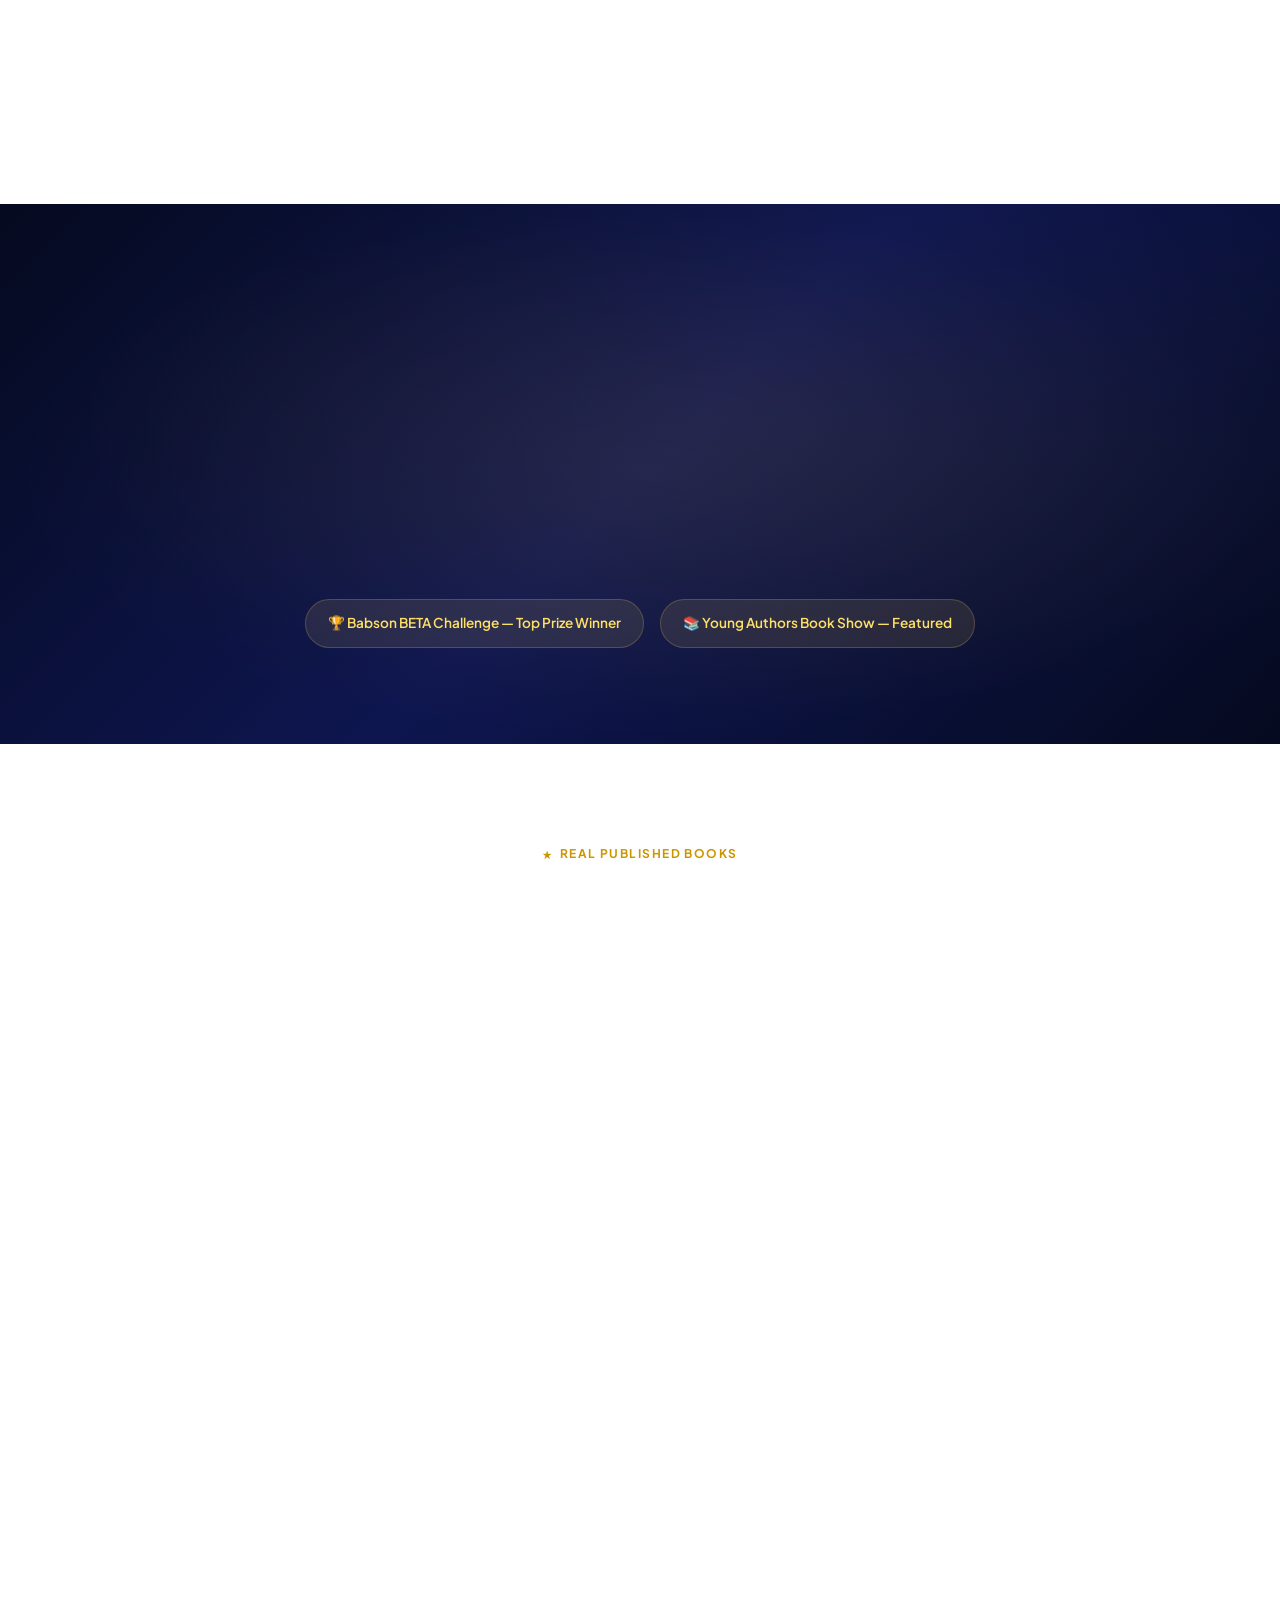
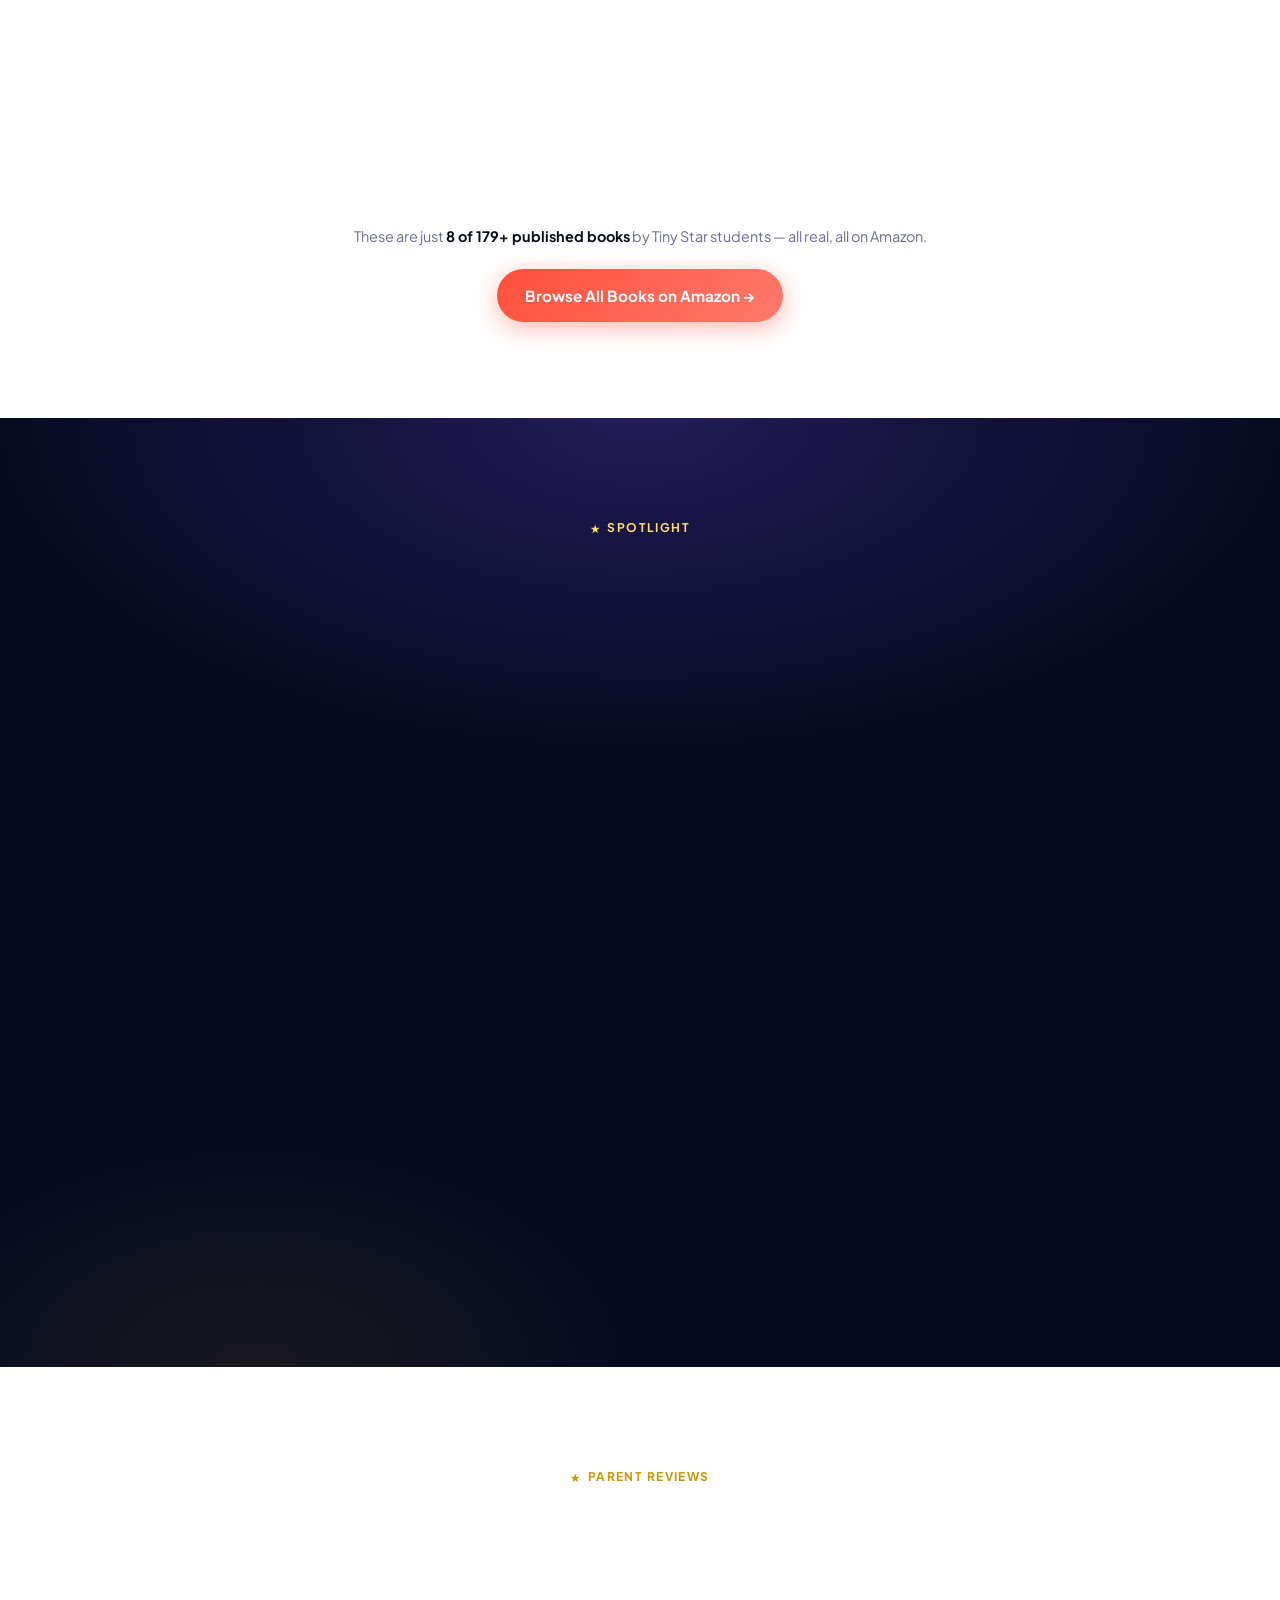
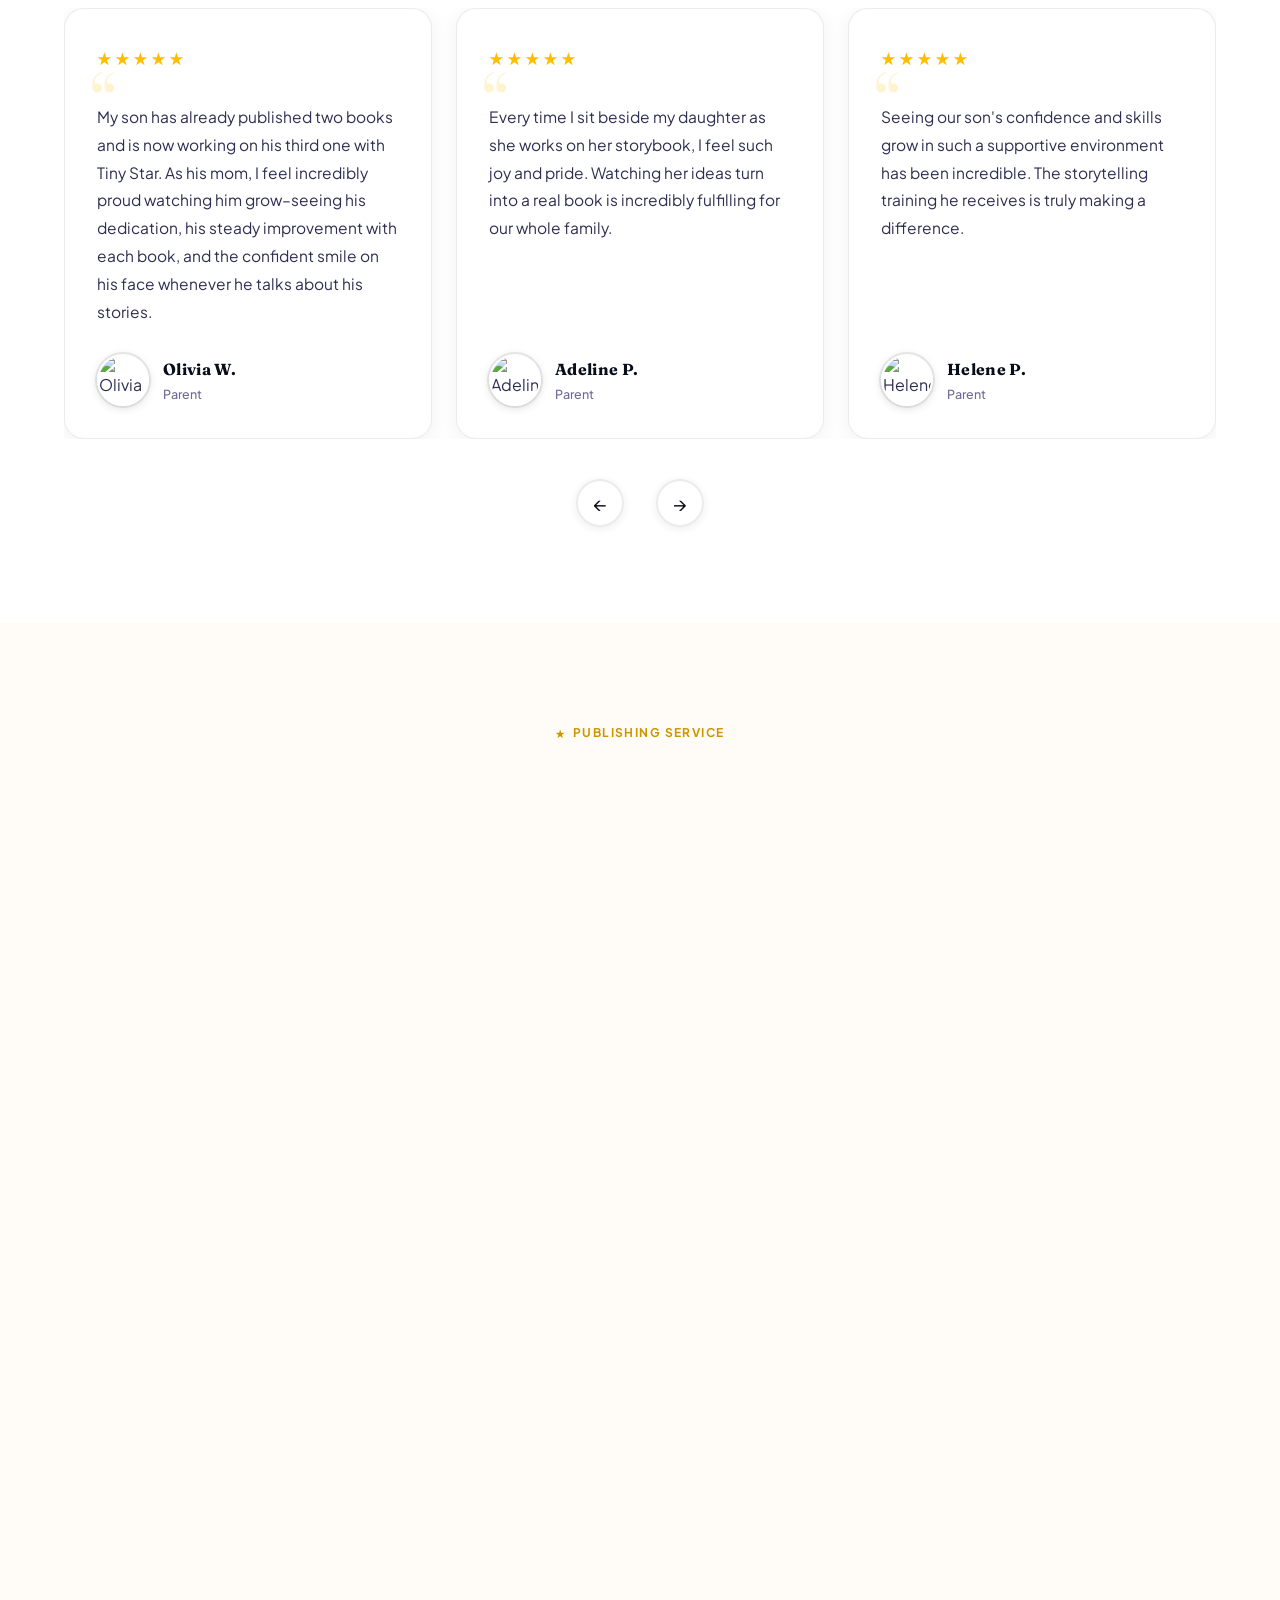
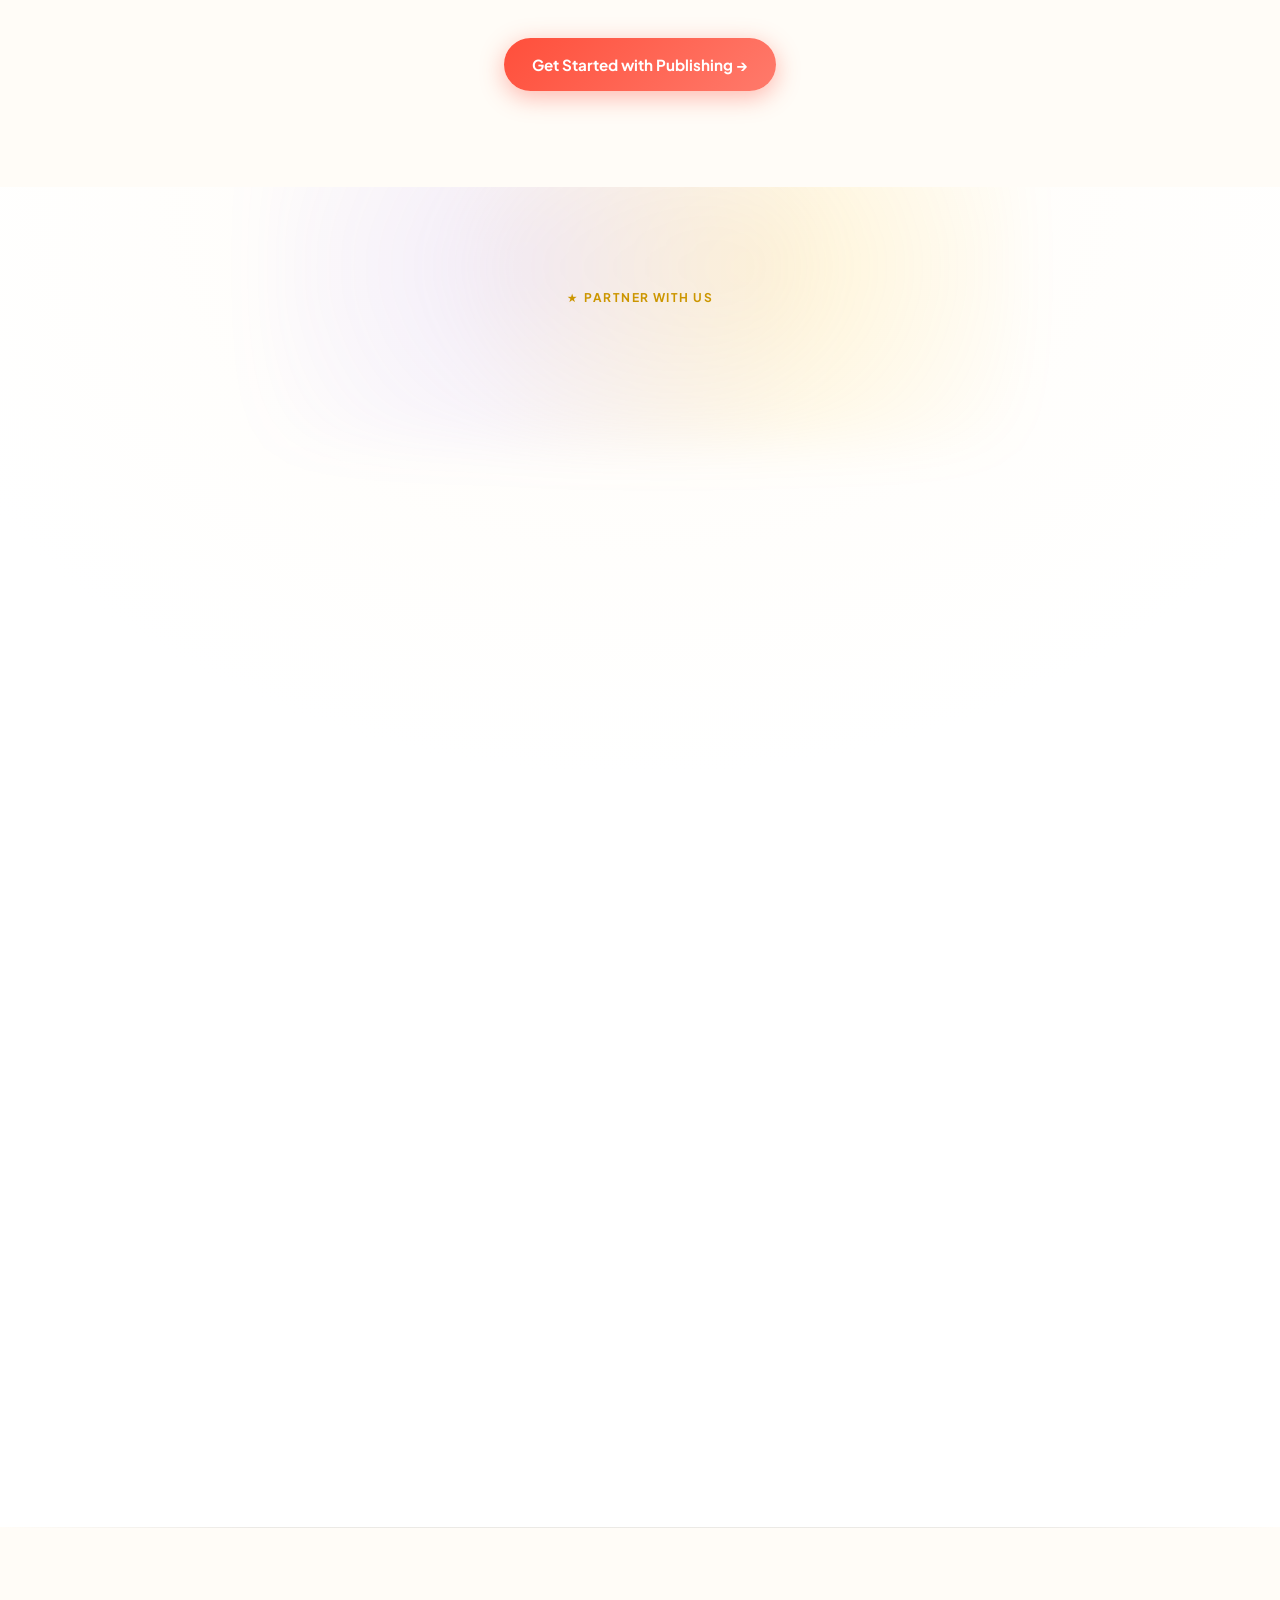
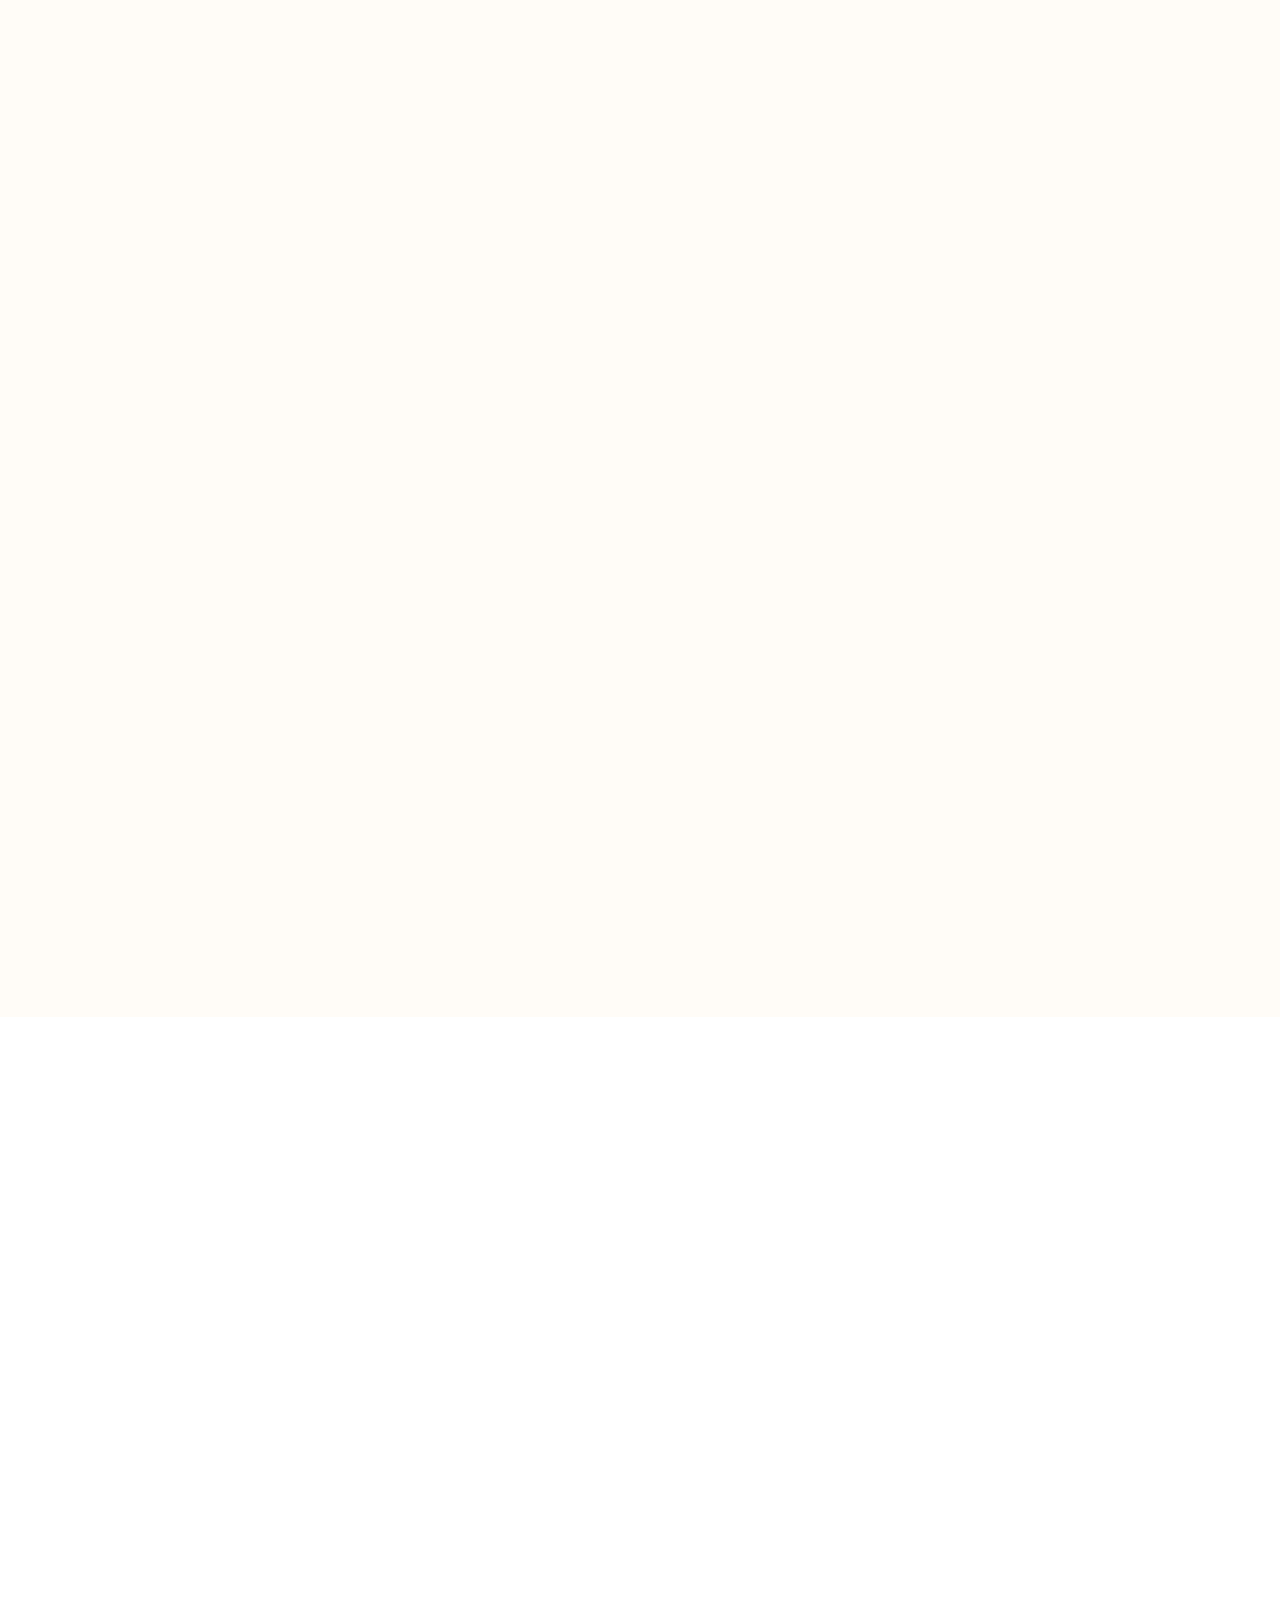
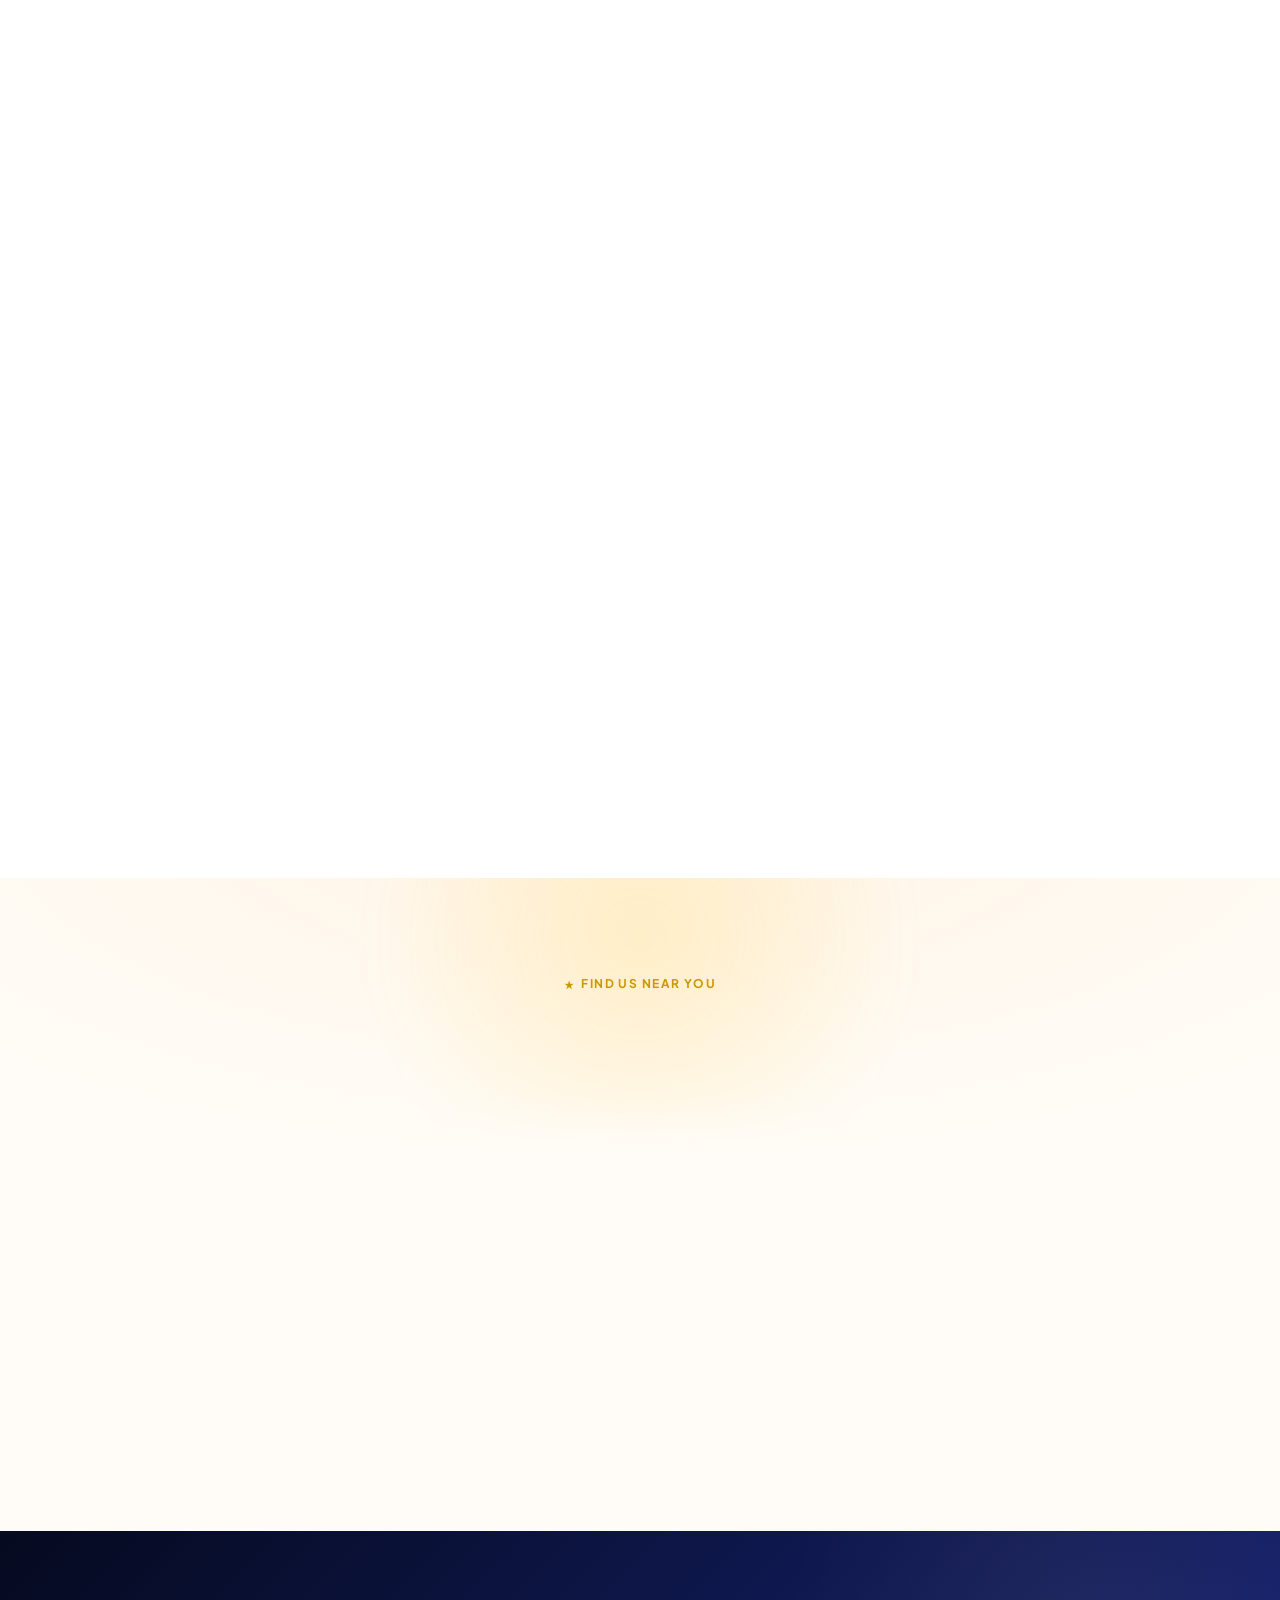
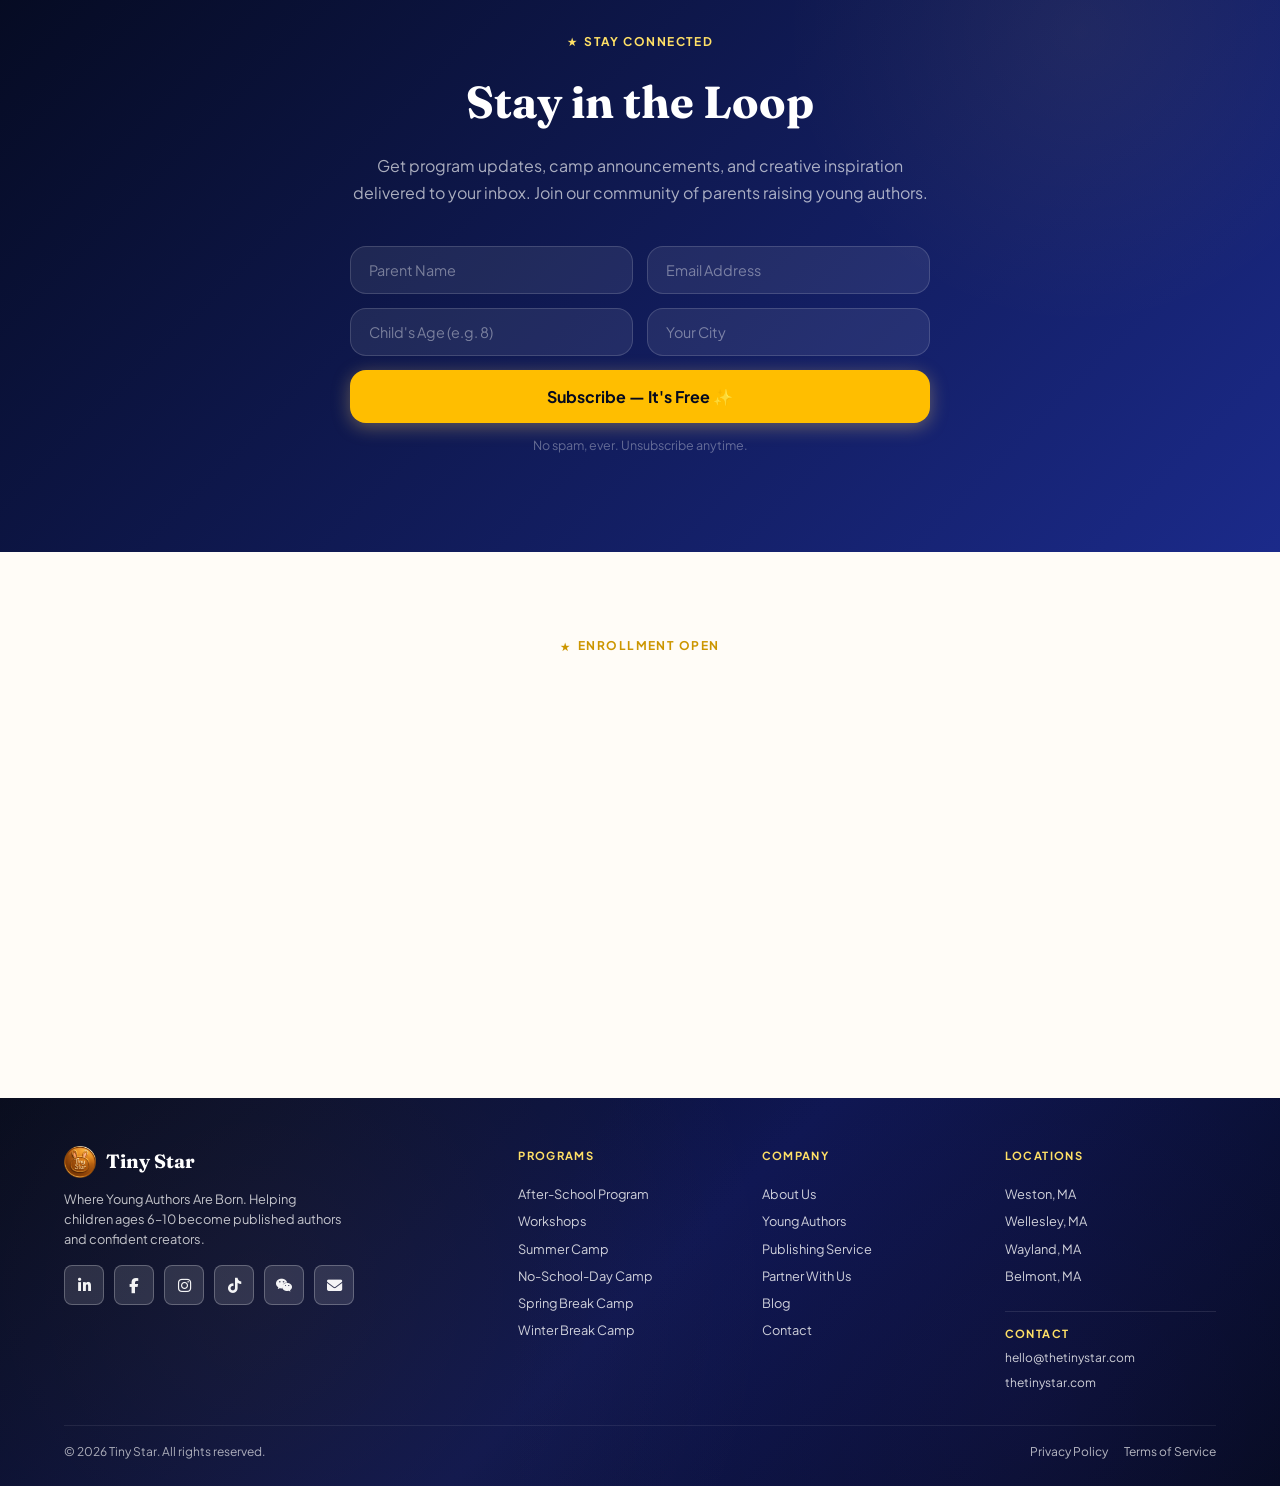
==== commit fbdf9d48: "fix:handle blog category navigation" ====
--- a/index.html
+++ b/index.html
@@ -169,7 +169,7 @@
         <div class="hero__inner">
           <div class="hero__content">
             <div class="hero__badge">
-              <span>✨</span> Now Enrolling Summer 2025
+              <span>✨</span> Now Enrolling Summer 2026
             </div>
             <h1 class="hero__headline">
               Where Young<br /><em>Authors</em><br />Are Born
@@ -3095,7 +3095,7 @@
     <section class="blogs" id="blog">
       <div class="container">
         <div class="blogs__header reveal">
-          <div class="label">📖 Learning Hub</div>
+          <div class="label">Learning Hub</div>
           <h2 class="heading-lg">Stories & Tips for Young Authors</h2>
           <p class="blogs__subtitle">
             Discover inspiring stories, writing tips, and fun behind-the-scenes
@@ -3105,10 +3105,10 @@
 
         <div class="blogs__grid">
           <!-- Blog Card 1 -->
-          <a href="blogs.html?category=tips" class="blog-card reveal">
+          <a href="blogs.html?post=1" class="blog-card reveal">
             <div class="blog-card__image">
               <img
-                src="assets/Gallery/blog-writing-tips.png"
+                src="assets/Gallery/blog-teddy-success.png"
                 alt="Writing Tips"
                 class="blog-card__img"
               />
@@ -3131,7 +3131,7 @@
 
           <!-- Blog Card 2 -->
           <a
-            href="blogs.html?category=stories"
+            href="blogs.html?post=2"
             class="blog-card reveal reveal-delay-1"
           >
             <div class="blog-card__image">
@@ -3159,7 +3159,7 @@
 
           <!-- Blog Card 3 -->
           <a
-            href="blogs.html?category=behind"
+            href="blogs.html?post=3"
             class="blog-card reveal reveal-delay-2"
           >
             <div class="blog-card__image">
--- a/styles.css
+++ b/styles.css
@@ -40,7 +40,12 @@
 
 /* ===== RESET & BASE ===== */
 *, *::before, *::after { box-sizing: border-box; margin: 0; padding: 0; }
-html { scroll-behavior: smooth; font-size: 16px; }
+html { scroll-behavior: auto; font-size: 16px; scroll-padding-top: 80px; }
+
+/* Offset all named anchors so the fixed nav doesn't obscure them */
+section[id], div[id] {
+  scroll-margin-top: 80px;
+}
 body {
   font-family: var(--font-body);
   background: var(--cream);
@@ -330,6 +335,35 @@
   width: 100%;
 }
 .hero__content { max-width: 650px; }
+
+/* Hide hero content upfront when JS is active so GSAP can animate it in
+   without a flash. Scoped to html.js so non-JS visitors always see content.
+   splash-active guard ensures elements stay invisible until splash exits. */
+html.js .hero__badge,
+html.js .hero__headline,
+html.js .hero__sub,
+html.js .hero__ctas,
+html.js .hero__cta-hint,
+html.js .hero__locations {
+  opacity: 0;
+  transform: translateY(30px);
+}
+html.js .hero__book {
+  opacity: 0;
+  transform: translateY(40px) scale(0.65);
+}
+/* Once splash is gone (class removed), GSAP takes over — no extra rule needed.
+   If GSAP fails, force-show everything as a safety net after 4s via the
+   hero-revealed class added by JS. */
+html.js.hero-revealed .hero__badge,
+html.js.hero-revealed .hero__headline,
+html.js.hero-revealed .hero__sub,
+html.js.hero-revealed .hero__ctas,
+html.js.hero-revealed .hero__cta-hint,
+html.js.hero-revealed .hero__locations,
+html.js.hero-revealed .hero__book {
+  opacity: 1;
+}
 .hero__badge {
   display: inline-flex;
   align-items: center;
@@ -3735,8 +3769,8 @@
 /* Self-drawing star outline */
 .splash__star {
   position: absolute;
-  width: 96px;
-  height: 96px;
+  width: 80px;
+  height: 80px;
   z-index: 1;
 }
 .splash__star-path {
@@ -3857,7 +3891,7 @@
 
 @media (max-width: 600px) {
   .splash__mark { width: 124px; height: 124px; margin-bottom: 24px; }
-  .splash__star { width: 80px; height: 80px; }
+  .splash__star { width: 48px; height: 48px; }
   .splash__logo-wrap { width: 64px; height: 64px; }
 }
 
